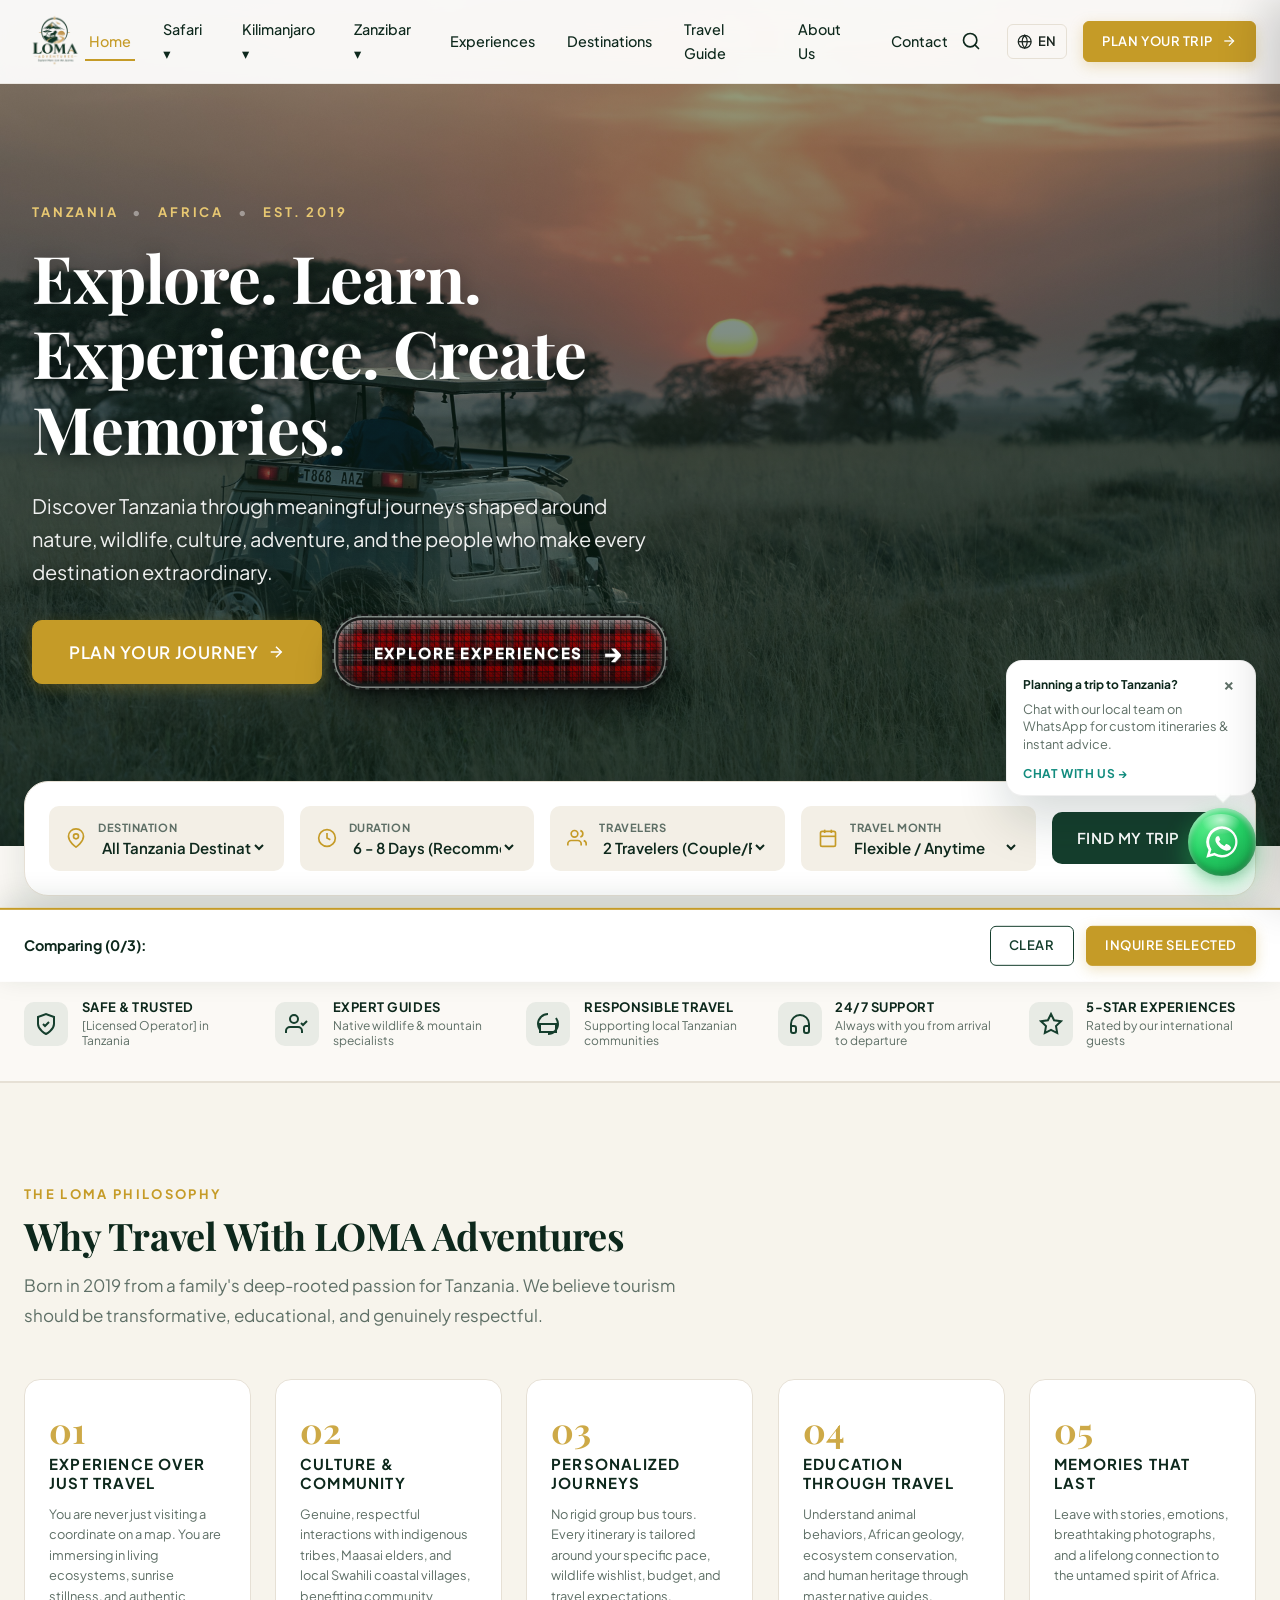
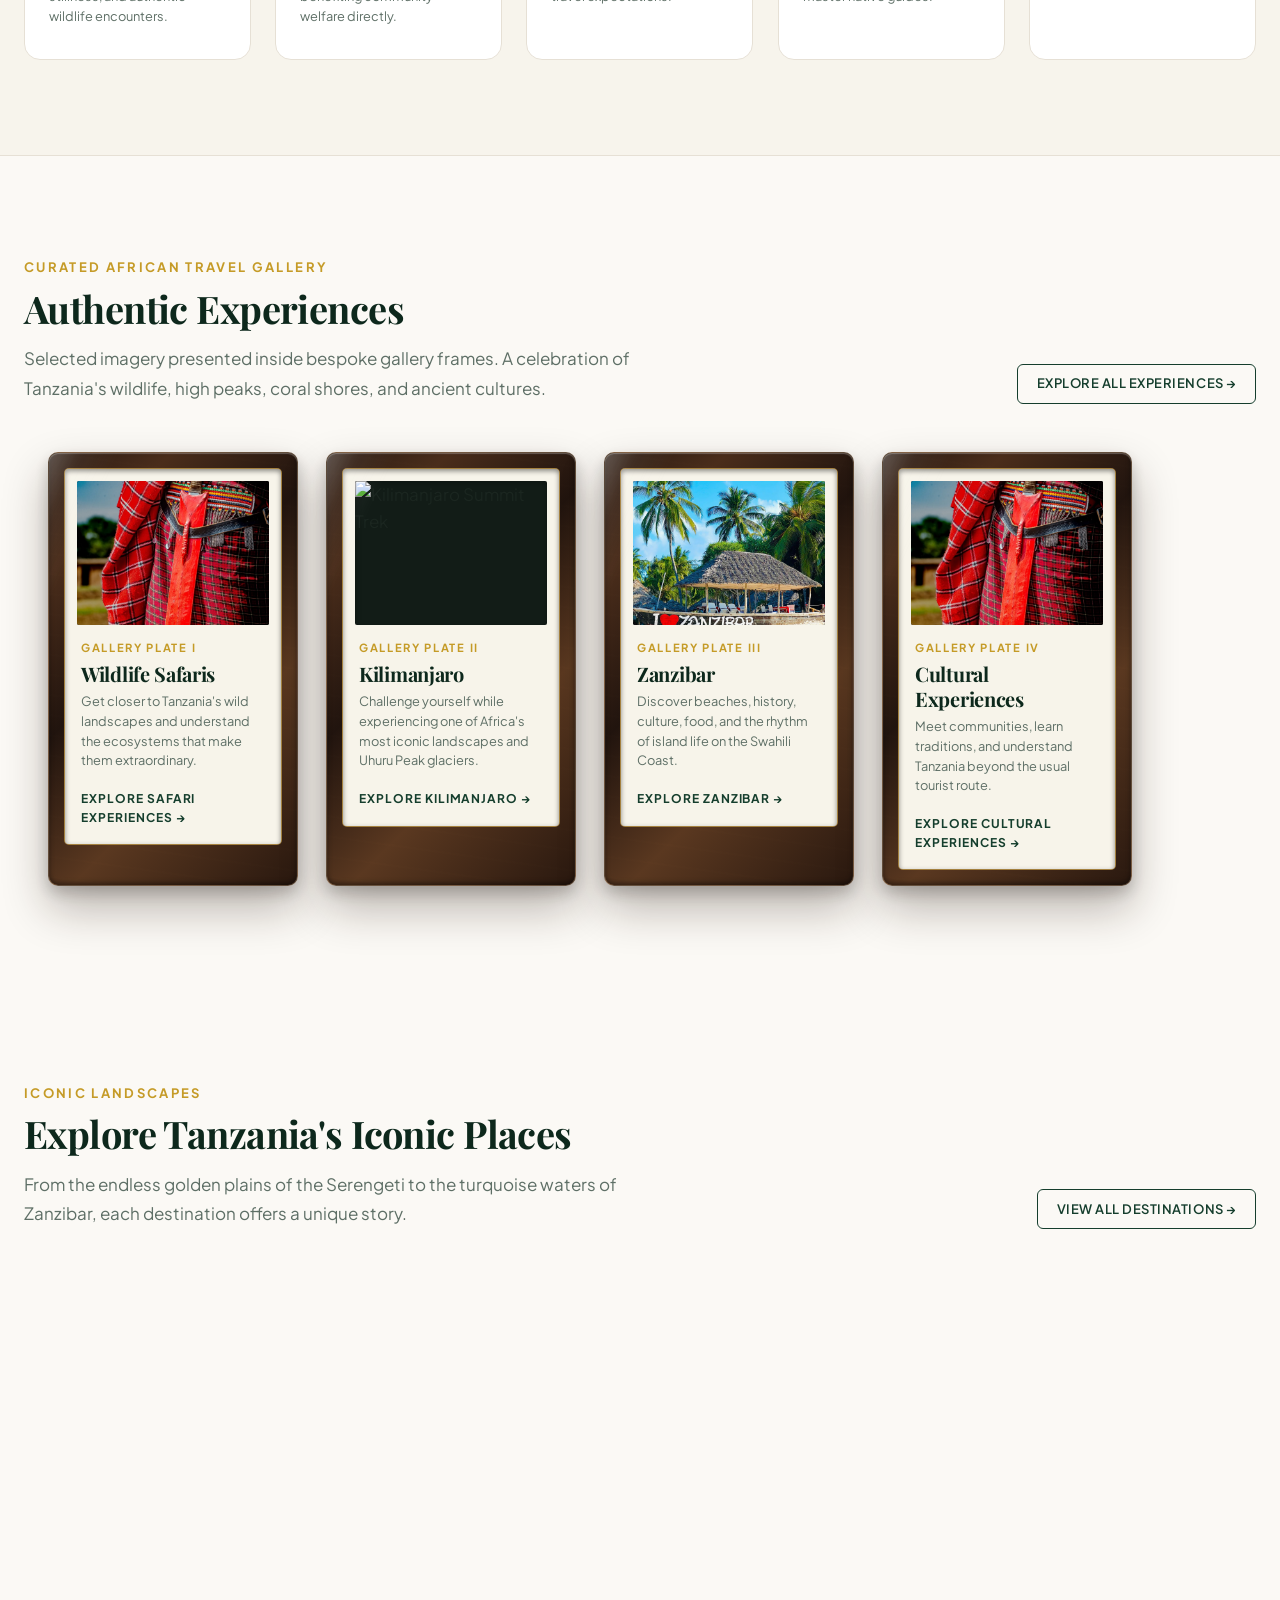
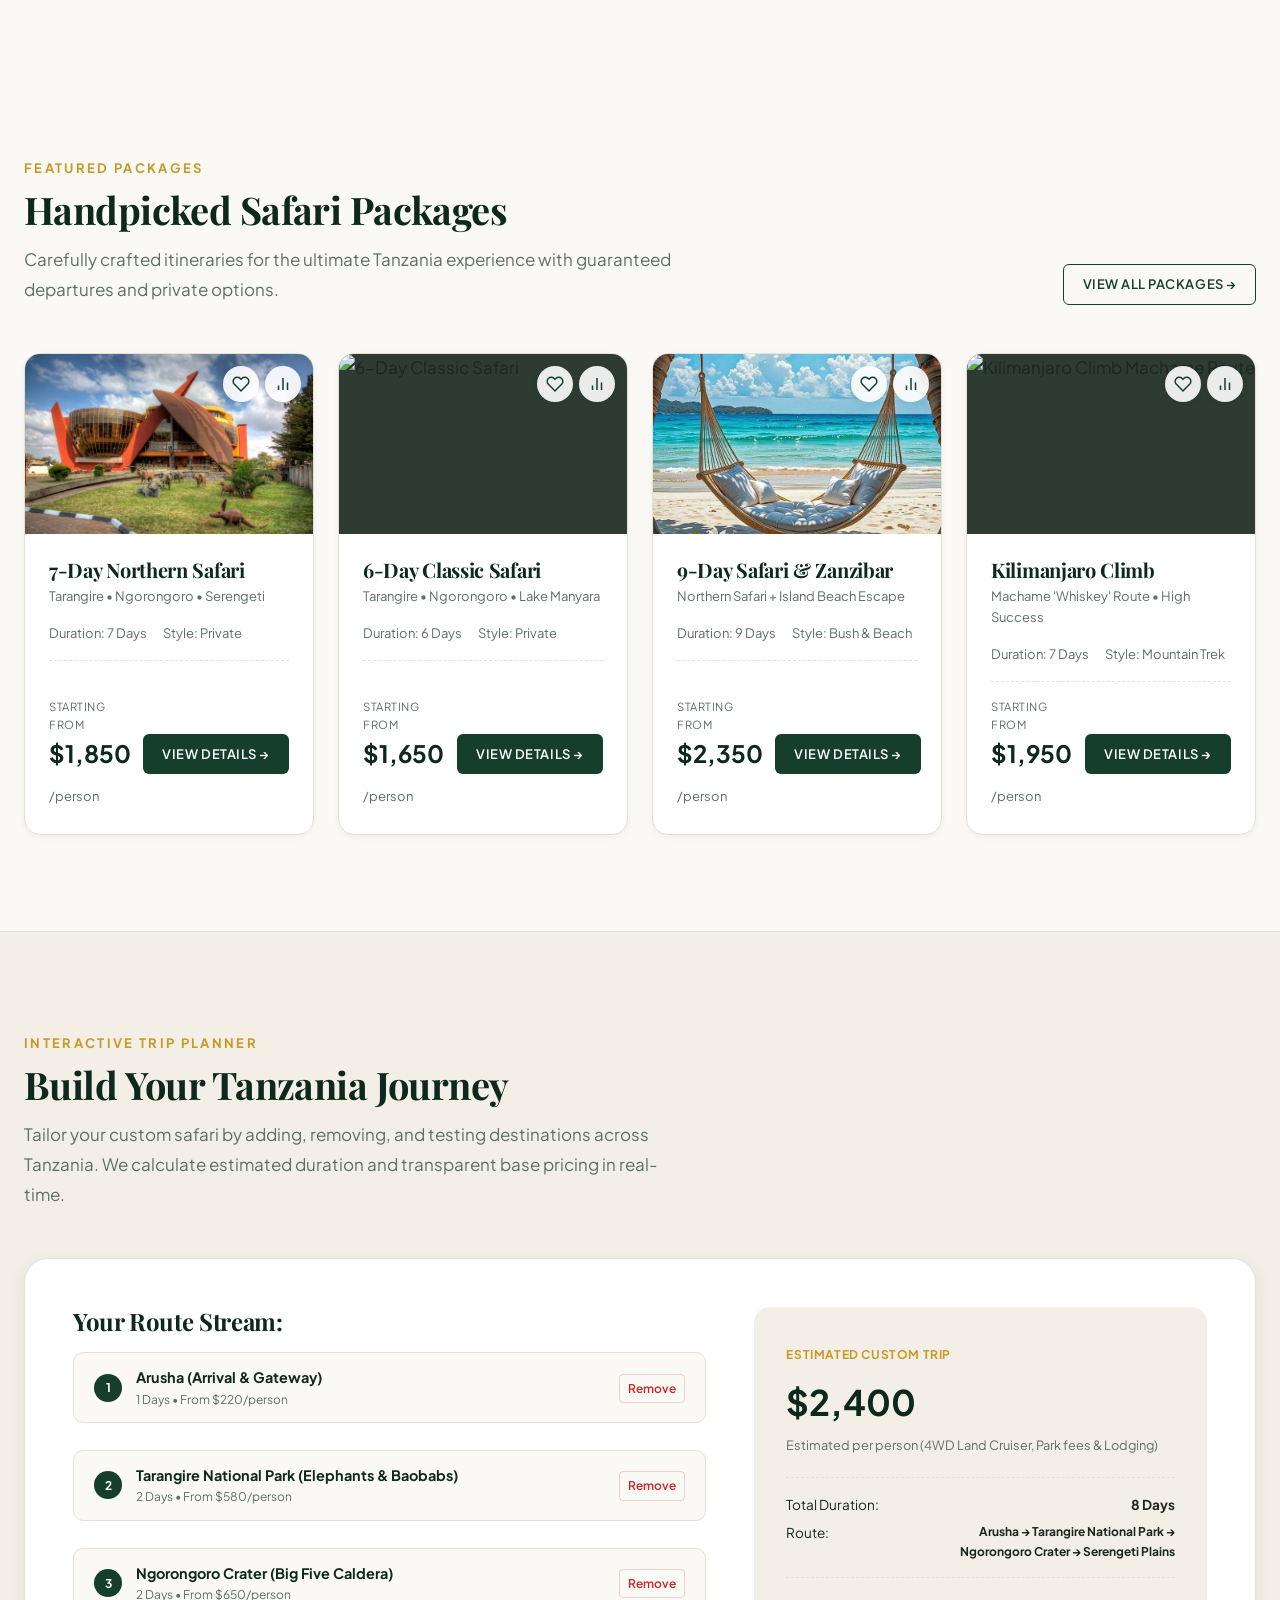
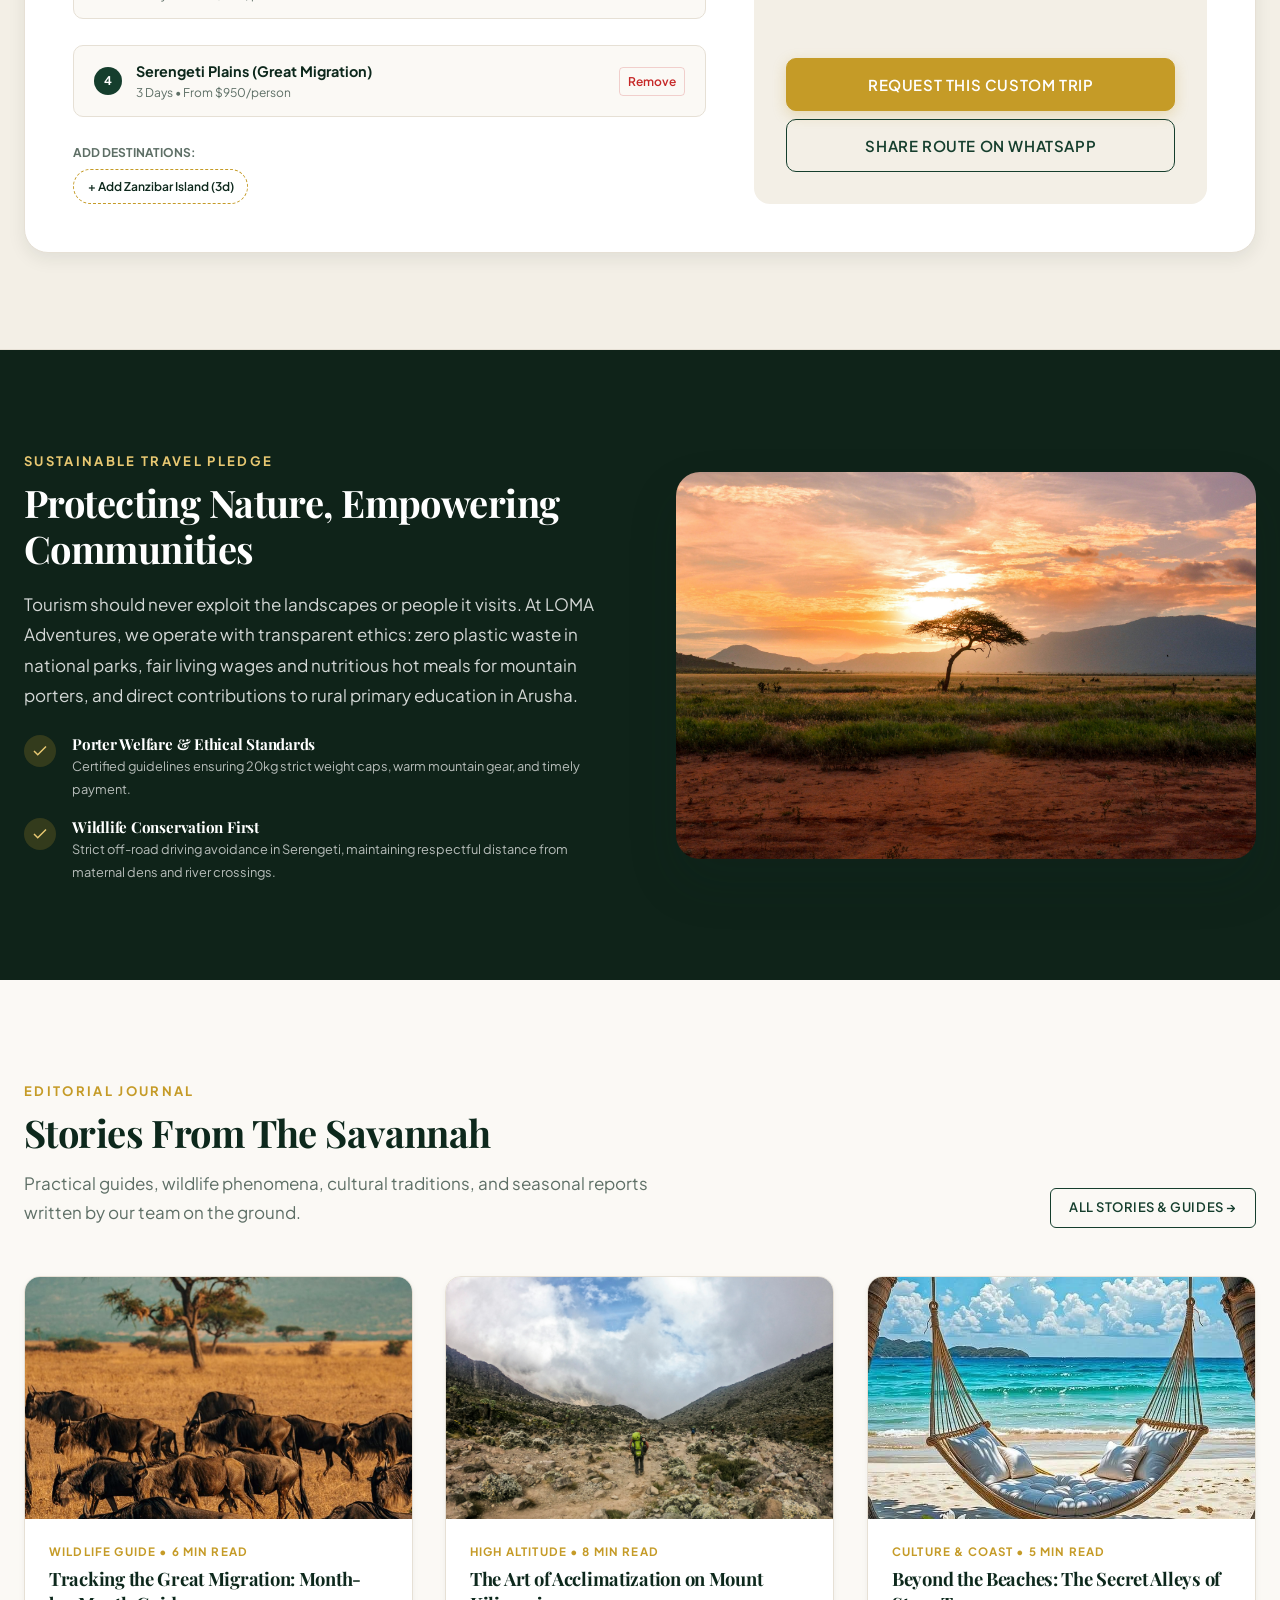
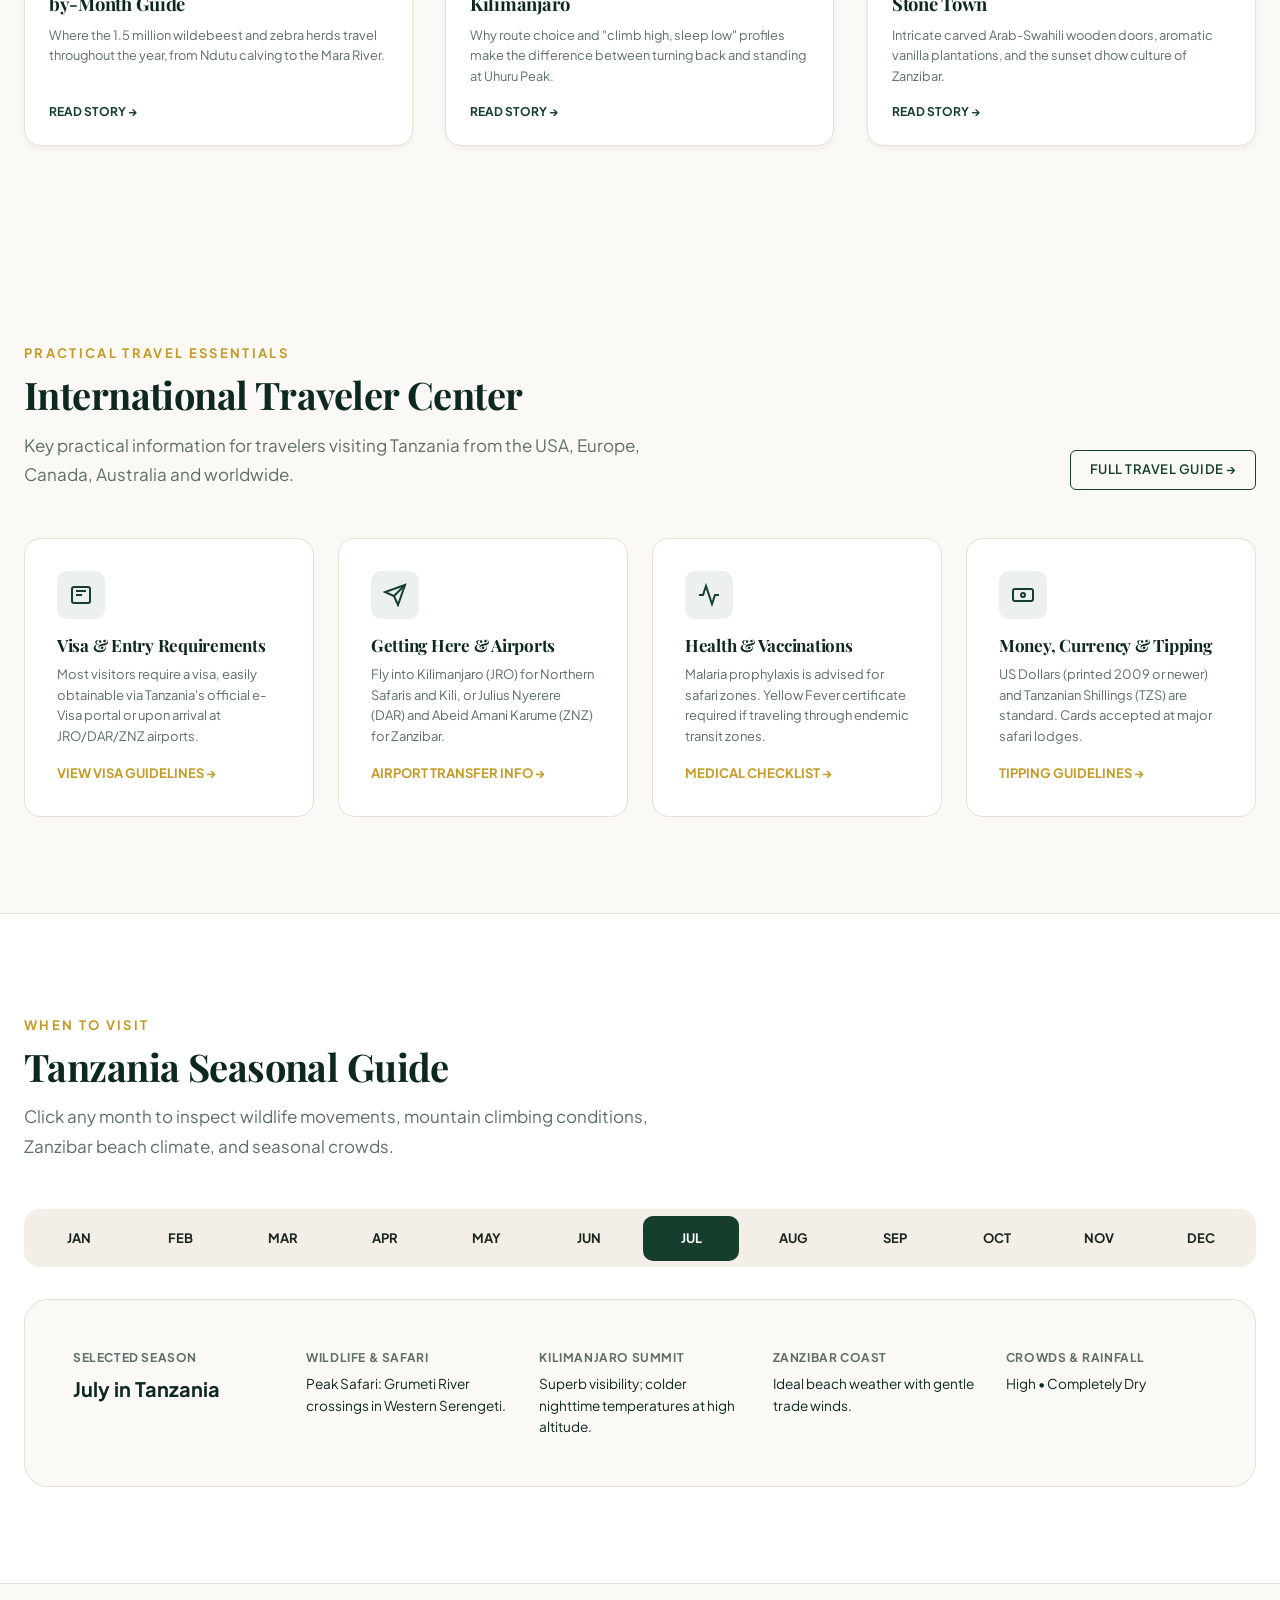
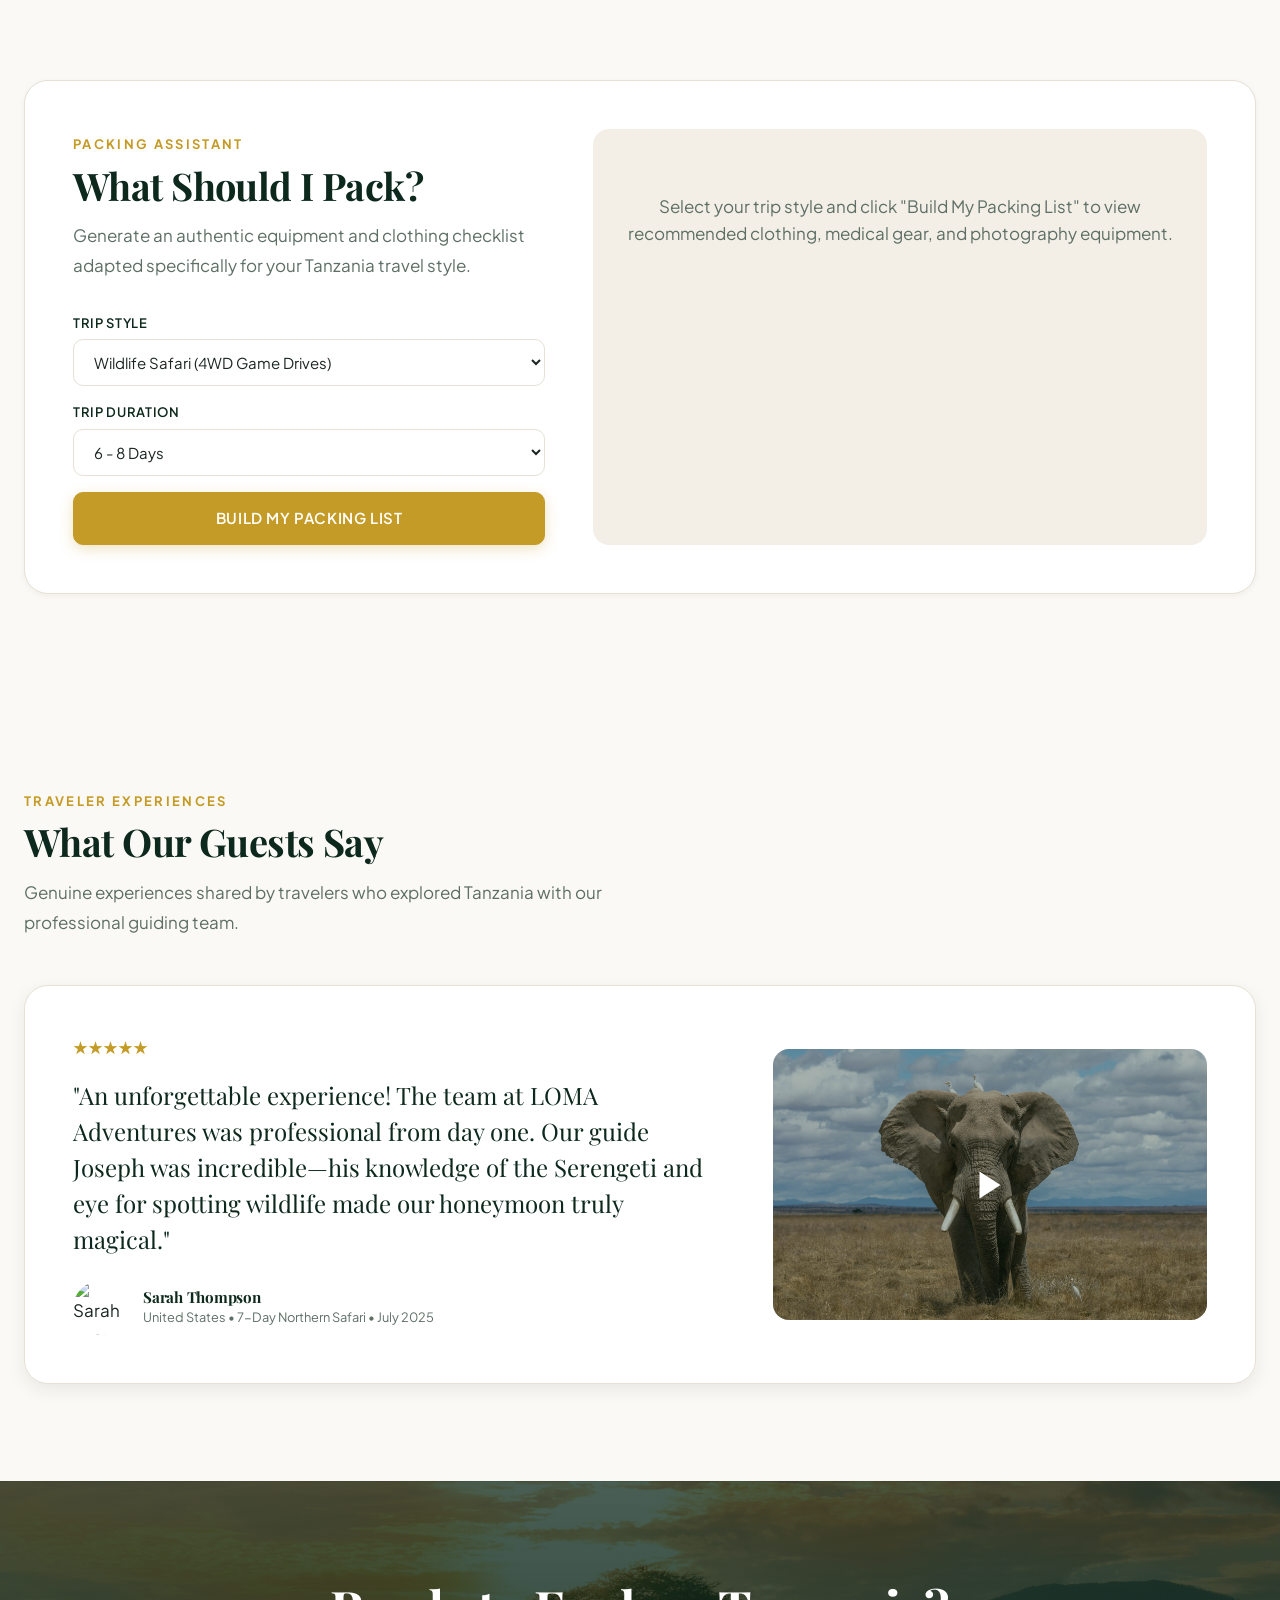
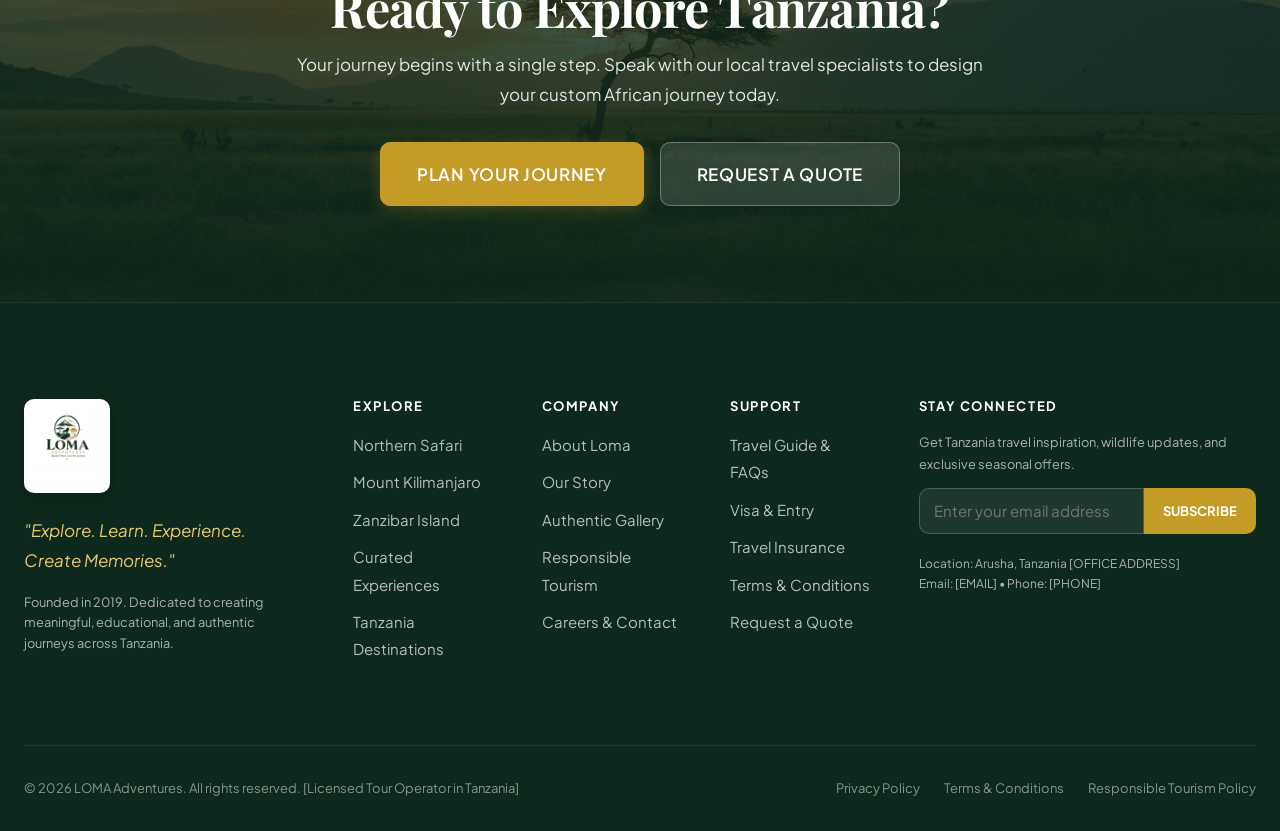
==== index.html @ 471b2094 "kilimanjaro" ====
<!DOCTYPE html>
<html lang="en">
<head>
  <!--
    ============================================================
    LOMA ADVENTURES — THE CURATED AFRICAN TRAVEL GALLERY
    ============================================================
    "Explore. Learn. Experience. Create Memories."
    Logo Tagline: "Explore More. Live the Journey."

    Mfumo wa tovuti unaojumuisha:
    1. Hero ya kishindo yenye picha ya ndani ya 4K na kaulimbiu kuu
    2. "Why LOMA" — Nguzo 5 za utofautisho (Experience, Culture, Personalization, Education, Memories)
    3. Authentic Experiences — Mfumo halisi wa picha zilizomo kwenye viunzi vya mbao (Wooden Frame Artwork)
    4. Destinations Discovery na Handpicked Tour Packages
    5. Interactive Trip Planner & Custom Trip Builder Simulator
    6. Responsible Tourism & Sustainable Conservation Pledge
    7. Editorial Travel Stories & Journal
    8. International Travel Center, 12-Month Matrix, na Packing Assistant
    9. Footer yenye Nembo ya Mandhari Nyeupe (logo-white-bg.jpg)
    10. Kitufe cha 3D cha WhatsApp chenye ujumbe wa muktadha
  -->
  <meta charset="UTF-8">
  <meta name="viewport" content="width=device-width, initial-scale=1.0">
  <title>LOMA Adventures | Explore. Learn. Experience. Create Memories.</title>
  <meta name="description" content="Discover authentic Tanzania with LOMA Adventures. Curated African safaris in Serengeti, Mount Kilimanjaro climbs, Zanzibar beach retreats, and meaningful cultural journeys.">

  <!-- Google Fonts -->
  <link rel="preconnect" href="https://fonts.googleapis.com">
  <link rel="preconnect" href="https://fonts.gstatic.com" crossorigin>
  <link href="https://fonts.googleapis.com/css2?family=Playfair+Display:ital,wght@0,500;0,600;0,700;1,400&family=Plus+Jakarta+Sans:wght@400;500;600;700&display=swap" rel="stylesheet">

  <!-- CSS Stylesheets -->
  <link rel="stylesheet" href="css/variables.css">
  <link rel="stylesheet" href="css/reset.css">
  <link rel="stylesheet" href="css/base.css">
  <link rel="stylesheet" href="css/components.css">
  <link rel="stylesheet" href="css/sections.css">
  <link rel="stylesheet" href="css/responsive.css">
  <link rel="stylesheet" href="css/animations.css">

  <style>


    *,
    *::before,
    *::after {
      box-sizing: border-box;
    }

    html{
      width: 100%;
      max-width: 100%;
      overflow-x: hidden;
    }
    body{
      width: 100%;
      max-width: 100%;
      margin: 0;
      padding: 0;
      overflow-x: hidden;
    }

    img,
    video{
      max-width: 100%;
      height: auto;
    }

    button,
    input,
    select,
    textarea{
      max-width: 100%;
    }


    
    .mobile-nav-drawer {
      position: fixed;
      top: 0;
      right: 0;
      width: 100%;
      max-width: 360px;
      height: 100vh;
      background: var(--color-surface);
      z-index: var(--z-drawer);
      box-shadow: -10px 0 30px rgba(13, 40, 28, 0.2);
      transform: translateX(100%);
      /*transition: transform var(--transition-normal);  */
      transition: 
               transform 0.4s cubic-bezier(
                0.22,
                1,
                0.36,
                1
               );
      display: flex;
      flex-direction: column;
      overflow-y: auto;
      overflow-x: hidden;
      box-shadow: -15px 0 45px rgba(0, 0, 0, 0.18);
    }
    .mobile-nav-drawer.active {
      transform: translateX(0);
    }
    .mobile-drawer-header {
      padding: var(--space-md) var(--space-lg);
      display: flex;
      align-items: center;
      justify-content: space-between;
      border-bottom: 1px solid var(--color-border);
    }
    .mobile-drawer-body {
      padding: var(--space-lg);
      display: flex;
      flex-direction: column;
      gap: 1.25rem;
    }
    .mobile-link {
      font-size: 1.1rem;
      font-weight: 600;
      color: var(--color-primary-dark);
      display: flex;
      justify-content: space-between;
      align-items: center;
    }
    .mobile-sub-menu {
      display: none;
      padding-left: 1rem;
      margin-top: 0.5rem;
      border-left: 2px solid var(--color-accent);
      flex-direction: column;
      gap: 0.5rem;
    }
    .mobile-nav-expandable.expanded .mobile-sub-menu {
      display: flex;
    }
    .mobile-sub-link {
      font-size: 0.9rem;
      color: var(--color-text-muted);
    }
    .mobile-sub-link:hover {
      color: var(--color-accent);
    }

    /* Muundo wa Footer yenye Nembo ya White Background */
    .footer-white-card-logo {
      background: #ffffff;
      border-radius: var(--radius-md);
      padding: 10px 14px;
      display: inline-block;
      box-shadow: 0 4px 15px rgba(0, 0, 0, 0.2);
      margin-bottom: var(--space-md);
    }
    .footer-white-card-logo img {
      height: 58px;
      width: auto;
      display: block;
    }


  .drawer-overlay{
    position: fixed;
    inset: 0;
    background: rgba(10, 25, 18, 0.35);
    backdrop-filter: blur(7px);
    -webkit-backdrop-filter: blur(7px);
    opacity: 0;
    visibility: hidden;
    pointer-events: none;
    transition: 
             opacity 0.3s ease,
             visibility 0.3s ease;

    z-index: calc(var(--z-drawer)-1);         
  }  

  .drawer-overlay.active{
    opacity: 1;
    visibility: visible;
    pointer-events: auto;
  }


  
  </style>
</head>
<body>

  <!-- Ufikiaji (Accessibility Skip Link) -->
  <a href="#mainContent" class="skip-to-content">Skip to main content</a>

  <!-- ============================================================
       1. HEADER & TOP NAVIGATION
       ============================================================ -->
  <header class="site-header" role="banner">
    <div class="container header-container">
      <a href="index.html" class="brand-logo" aria-label="LOMA Adventures Homepage">
        <img src="assets/images/logo.png" alt="LOMA Adventures - Explore More. Live the Journey." width="180" height="62">
      </a>

      <!-- Menyu ya Desktop -->
      <nav class="desktop-nav" aria-label="Main Navigation">
        <a href="index.html" class="nav-link active">Home</a>

        <div class="nav-item-dropdown">
          <a href="pages/safari.html" class="nav-link">Safari ▾</a>
          <div class="dropdown-menu">
            <a href="pages/safari.html#northern" class="dropdown-item">Northern Safari Circuit</a>
            <a href="pages/safari.html#luxury" class="dropdown-item">Luxury Tented Safaris</a>
            <a href="pages/safari.html#family" class="dropdown-item">Family Safari Adventures</a>
            <a href="tours/7-day-northern-safari.html" class="dropdown-item">7-Day Signature Safari</a>
          </div>
        </div>

        <div class="nav-item-dropdown">
          <a href="pages/kilimanjaro.html" class="nav-link">Kilimanjaro ▾</a>
          <div class="dropdown-menu">
            <a href="pages/kilimanjaro.html#machame" class="dropdown-item">Machame Route (7 Days)</a>
            <a href="pages/kilimanjaro.html#lemosho" class="dropdown-item">Lemosho Route (8 Days)</a>
            <a href="pages/kilimanjaro.html#marangu" class="dropdown-item">Marangu Route (6 Days)</a>
            <a href="pages/kilimanjaro.html#safety" class="dropdown-item">Summit Safety & Acclimatization</a>
          </div>
        </div>

        <div class="nav-item-dropdown">
          <a href="pages/zanzibar.html" class="nav-link">Zanzibar ▾</a>
          <div class="dropdown-menu">
            <a href="pages/zanzibar.html#beaches" class="dropdown-item">Tropical Coast & Beaches</a>
            <a href="pages/zanzibar.html#stonetown" class="dropdown-item">Stone Town Heritage</a>
            <a href="pages/zanzibar.html#activities" class="dropdown-item">Spice Tours & Ocean Safari</a>
          </div>
        </div>

        <a href="pages/experiences.html" class="nav-link">Experiences</a>
        <a href="pages/destinations.html" class="nav-link">Destinations</a>
        <a href="pages/travel-guide.html" class="nav-link">Travel Guide</a>
        <a href="pages/about.html" class="nav-link">About Us</a>
        <a href="pages/contact.html" class="nav-link">Contact</a>
      </nav>

      <!-- Vitendo vya Header -->
      <div class="header-actions">
        <button type="button" class="search-trigger-btn" aria-label="Open search dialog">
          <svg width="20" height="20" viewBox="0 0 24 24" fill="none" stroke="currentColor" stroke-width="2" stroke-linecap="round" stroke-linejoin="round">
            <circle cx="11" cy="11" r="8"></circle>
            <line x1="21" y1="21" x2="16.65" y2="16.65"></line>
          </svg>
        </button>

        <div class="lang-selector" title="Language selection">
          <svg width="16" height="16" viewBox="0 0 24 24" fill="none" stroke="currentColor" stroke-width="2">
            <circle cx="12" cy="12" r="10"></circle>
            <line x1="2" y1="12" x2="22" y2="12"></line>
            <path d="M12 2a15.3 15.3 0 0 1 4 10 15.3 15.3 0 0 1-4 10 15.3 15.3 0 0 1-4-10 15.3 15.3 0 0 1 4-10z"></path>
          </svg>
          <span>EN</span>
        </div>

        <a href="#planner" class="btn btn-primary btn-sm">
          Plan Your Trip
          <svg viewBox="0 0 24 24" fill="none" stroke="currentColor" stroke-width="2">
            <line x1="5" y1="12" x2="19" y2="12"></line>
            <polyline points="12 5 19 12 12 19"></polyline>
          </svg>
        </a>

        <button type="button" class="mobile-nav-toggle" id="mobileNavToggle" aria-label="Toggle mobile navigation menu" aria-expanded="false">
          <span></span>
          <span></span>
          <span></span>
        </button>
      </div>
    </div>
  </header>

  <!-- Droo ya Simu -->

   <div class="drawer-overlay" id="drawerOverlay"></div>

  <aside class="mobile-nav-drawer" id="mobileNavDrawer" aria-hidden="true">
    <div class="mobile-drawer-header">
      <img src="assets/images/logo.png" alt="LOMA Adventures" height="46">
      <button type="button" id="closeMobileDrawer" style="font-size: 1.5rem; color: var(--color-primary-dark);">&times;</button>
    </div>
    <div class="mobile-drawer-body">
      <a href="index.html" class="mobile-link">Home</a>

      <div class="mobile-nav-expandable">
        <a href="#" class="mobile-link mobile-link-head">Safari <span>+</span></a>
        <div class="mobile-sub-menu">
          <a href="pages/safari.html#northern" class="mobile-sub-link">Northern Safari Circuit</a>
          <a href="pages/safari.html#luxury" class="mobile-sub-link">Luxury Tented Safari</a>
          <a href="pages/safari.html#family" class="mobile-sub-link">Family Safari</a>
          <a href="tours/7-day-northern-safari.html" class="mobile-sub-link">7-Day Signature Safari</a>
        </div>
      </div>

      <div class="mobile-nav-expandable">
        <a href="#" class="mobile-link mobile-link-head">Kilimanjaro <span>+</span></a>
        <div class="mobile-sub-menu">
          <a href="pages/kilimanjaro.html#machame" class="mobile-sub-link">Machame Route</a>
          <a href="pages/kilimanjaro.html#lemosho" class="mobile-sub-link">Lemosho Route</a>
          <a href="pages/kilimanjaro.html#marangu" class="mobile-sub-link">Marangu Route</a>
        </div>
      </div>

      <div class="mobile-nav-expandable">
        <a href="#" class="mobile-link mobile-link-head">Zanzibar <span>+</span></a>
        <div class="mobile-sub-menu">
          <a href="pages/zanzibar.html#beaches" class="mobile-sub-link">Beaches & Resorts</a>
          <a href="pages/zanzibar.html#stonetown" class="mobile-sub-link">Stone Town</a>
          <a href="pages/zanzibar.html#activities" class="mobile-sub-link">Ocean Excursions</a>
        </div>
      </div>

      <a href="pages/experiences.html" class="mobile-link">Experiences</a>
      <a href="pages/destinations.html" class="mobile-link">Destinations</a>
      <a href="pages/travel-guide.html" class="mobile-link">Travel Guide</a>
      <a href="pages/about.html" class="mobile-link">About Us</a>
      <a href="pages/contact.html" class="mobile-link">Contact</a>

      <div style="margin-top: 1.5rem; display: flex; flex-direction: column; gap: 0.75rem;">
        <a href="pages/contact.html" class="btn btn-primary" style="width: 100%;">Plan Your Custom Trip</a>
        <button type="button" onclick="openWhatsAppChat()" class="btn btn-dark" style="width: 100%; display: flex; align-items: center; justify-content: center; gap: 0.5rem;">
          Chat on WhatsApp
        </button>
      </div>
    </div>
  </aside>

  <!-- ============================================================
       MAUDHUI MAKUU (MAIN CONTENT)
       ============================================================ -->
  <main id="mainContent">

    <!-- ============================================================
         2. CINEMATIC HERO (LOCAL 4K ASSET)
         ============================================================ -->
    <section class="hero-section" aria-label="Hero Showcase">
      <div class="container">
        <div class="hero-content reveal-fade">
          <div class="hero-pill-category">
            <span>Tanzania</span>
            <span>Africa</span>
            <span>Est. 2019</span>
          </div>

          <h1 class="hero-title">
            <span>Explore. Learn.</span>
            Experience. Create Memories.
          </h1>

          <p class="hero-subtitle">
            Discover Tanzania through meaningful journeys shaped around nature, wildlife, culture, adventure, and the people who make every destination extraordinary.
          </p>

          <div class="hero-actions">
            <a href="#planner" class="btn btn-primary btn-lg">
              Plan Your Journey
              <svg viewBox="0 0 24 24" fill="none" stroke="currentColor" stroke-width="2">
                <line x1="5" y1="12" x2="19" y2="12"></line>
                <polyline points="12 5 19 12 12 19"></polyline>
              </svg>
            </a>
           <!-- <a href="#authentic-experiences" class="btn btn-secondary btn-lg">
              Explore Experiences &rarr;
            </a>  -->

            <a href="#authentic-experiences" class="explore-experiences-btn">
              <span>EXPLORE EXPERIENCES</span>
              <span class="arrow">&rarr;</span>
            </a> 
          </div>
        </div>
      </div>
    </section>

    <!-- ============================================================
         3. TRIP PLANNER
         ============================================================ -->
    <section class="planner-wrapper" id="planner" aria-label="Trip Planner">
      <div class="container">
        <div class="planner-card">
          <div class="planner-heading-mobile">Plan Your Trip</div>
          <form id="tripPlannerForm" class="planner-form-grid">
            <div class="planner-field">
              <div class="planner-field-icon">
                <svg width="20" height="20" viewBox="0 0 24 24" fill="none" stroke="currentColor" stroke-width="2">
                  <path d="M21 10c0 7-9 13-9 13s-9-6-9-13a9 9 0 0 1 18 0z"></path>
                  <circle cx="12" cy="10" r="3"></circle>
                </svg>
              </div>
              <div class="planner-field-content">
                <label for="plannerDest" class="planner-field-label">Destination</label>
                <select id="plannerDest" class="planner-field-select">
                  <option value="all">All Tanzania Destinations</option>
                  <option value="serengeti">Serengeti & Northern Parks</option>
                  <option value="kilimanjaro">Mount Kilimanjaro Trek</option>
                  <option value="zanzibar">Zanzibar Island Retreat</option>
                  <option value="combined">Bush & Beach (Safari + Zanzibar)</option>
                </select>
              </div>
            </div>

            <div class="planner-field">
              <div class="planner-field-icon">
                <svg width="20" height="20" viewBox="0 0 24 24" fill="none" stroke="currentColor" stroke-width="2">
                  <circle cx="12" cy="12" r="10"></circle>
                  <polyline points="12 6 12 12 16 14"></polyline>
                </svg>
              </div>
              <div class="planner-field-content">
                <label for="plannerDuration" class="planner-field-label">Duration</label>
                <select id="plannerDuration" class="planner-field-select">
                  <option value="any">Select duration</option>
                  <option value="3-5">3 - 5 Days</option>
                  <option value="6-8" selected>6 - 8 Days (Recommended)</option>
                  <option value="9-12">9 - 12 Days</option>
                  <option value="14+">14+ Days Comprehensive</option>
                </select>
              </div>
            </div>

            <div class="planner-field">
              <div class="planner-field-icon">
                <svg width="20" height="20" viewBox="0 0 24 24" fill="none" stroke="currentColor" stroke-width="2">
                  <path d="M17 21v-2a4 4 0 0 0-4-4H5a4 4 0 0 0-4 4v2"></path>
                  <circle cx="9" cy="7" r="4"></circle>
                  <path d="M23 21v-2a4 4 0 0 0-3-3.87"></path>
                  <path d="M16 3.13a4 4 0 0 1 0 7.75"></path>
                </svg>
              </div>
              <div class="planner-field-content">
                <label for="plannerTravelers" class="planner-field-label">Travelers</label>
                <select id="plannerTravelers" class="planner-field-select">
                  <option value="1">1 Solo Traveler</option>
                  <option value="2" selected>2 Travelers (Couple/Friends)</option>
                  <option value="3-4">3 - 4 Family / Group</option>
                  <option value="5+">5+ Private Group</option>
                </select>
              </div>
            </div>

            <div class="planner-field">
              <div class="planner-field-icon">
                <svg width="20" height="20" viewBox="0 0 24 24" fill="none" stroke="currentColor" stroke-width="2">
                  <rect x="3" y="4" width="18" height="18" rx="2" ry="2"></rect>
                  <line x1="16" y1="2" x2="16" y2="6"></line>
                  <line x1="8" y1="2" x2="8" y2="6"></line>
                  <line x1="3" y1="10" x2="21" y2="10"></line>
                </svg>
              </div>
              <div class="planner-field-content">
                <label for="plannerDate" class="planner-field-label">Travel Month</label>
                <select id="plannerDate" class="planner-field-select">
                  <option value="">Flexible / Anytime</option>
                  <option value="jun-oct">Jun - Oct (Dry Season & Migration)</option>
                  <option value="dec-feb">Dec - Feb (Calving & Warmth)</option>
                  <option value="nov">November (Short Rains)</option>
                  <option value="mar-may">Mar - May (Emerald Season)</option>
                </select>
              </div>
            </div>

            <button type="submit" class="btn btn-dark" style="height: 52px; padding: 0 1.5rem;">
              Find My Trip
              <svg viewBox="0 0 24 24" fill="none" stroke="currentColor" stroke-width="2">
                <line x1="5" y1="12" x2="19" y2="12"></line>
                <polyline points="12 5 19 12 12 19"></polyline>
              </svg>
            </button>
          </form>
        </div>
      </div>
    </section>

    <!-- ============================================================
         4. TRUST SECTION
         ============================================================ -->
    <section class="trust-section" aria-label="Trust & Credentials">
      <div class="container">
        <div class="trust-grid">
          <div class="trust-item">
            <div class="trust-icon">
              <svg width="24" height="24" viewBox="0 0 24 24" fill="none" stroke="currentColor" stroke-width="2">
                <path d="M12 22s8-4 8-10V5l-8-3-8 3v7c0 6 8 10 8 10z"></path>
                <polyline points="9 12 11 14 15 10"></polyline>
              </svg>
            </div>
            <div class="trust-text">
              <h4>Safe & Trusted</h4>
              <p>[Licensed Operator] in Tanzania</p>
            </div>
          </div>

          <div class="trust-item">
            <div class="trust-icon">
              <svg width="24" height="24" viewBox="0 0 24 24" fill="none" stroke="currentColor" stroke-width="2">
                <path d="M17 21v-2a4 4 0 0 0-4-4H5a4 4 0 0 0-4 4v2"></path>
                <circle cx="9" cy="7" r="4"></circle>
                <polyline points="16 11 18 13 22 9"></polyline>
              </svg>
            </div>
            <div class="trust-text">
              <h4>Expert Guides</h4>
              <p>Native wildlife & mountain specialists</p>
            </div>
          </div>

          <div class="trust-item">
            <div class="trust-icon">
              <svg width="24" height="24" viewBox="0 0 24 24" fill="none" stroke="currentColor" stroke-width="2">
                <path d="M2 12h20"></path>
                <path d="M20 12v8H4v-8"></path>
                <path d="M12 2C6.5 2 2 6.5 2 12c0 2.5 1 4.5 2 6"></path>
                <path d="M12 22c5.5 0 10-4.5 10-10 0-2.5-1-4.5-2-6"></path>
              </svg>
            </div>
            <div class="trust-text">
              <h4>Responsible Travel</h4>
              <p>Supporting local Tanzanian communities</p>
            </div>
          </div>

          <div class="trust-item">
            <div class="trust-icon">
              <svg width="24" height="24" viewBox="0 0 24 24" fill="none" stroke="currentColor" stroke-width="2">
                <path d="M3 18v-6a9 9 0 0 1 18 0v6"></path>
                <path d="M21 19a2 2 0 0 1-2 2h-1a2 2 0 0 1-2-2v-3a2 2 0 0 1 2-2h3zM3 19a2 2 0 0 0 2 2h1a2 2 0 0 0 2-2v-3a2 2 0 0 0-2-2H3z"></path>
              </svg>
            </div>
            <div class="trust-text">
              <h4>24/7 Support</h4>
              <p>Always with you from arrival to departure</p>
            </div>
          </div>

          <div class="trust-item">
            <div class="trust-icon">
              <svg width="24" height="24" viewBox="0 0 24 24" fill="none" stroke="currentColor" stroke-width="2">
                <polygon points="12 2 15.09 8.26 22 9.27 17 14.14 18.18 21.02 12 17.77 5.82 21.02 7 14.14 2 9.27 8.91 8.26 12 2"></polygon>
              </svg>
            </div>
            <div class="trust-text">
              <h4>5-Star Experiences</h4>
              <p>Rated by our international guests</p>
            </div>
          </div>
        </div>
      </div>
    </section>

    <!-- ============================================================
         5. WHY LOMA (THE 5 CORE PILLARS OF DIFFERENTIATION)
         ============================================================ -->
    <section class="why-loma-section" aria-label="Why Choose LOMA Adventures">
      <div class="container">
        <div class="section-header-flex">
          <div>
            <span class="section-eyebrow">The LOMA Philosophy</span>
            <h2 class="section-title">Why Travel With LOMA Adventures</h2>
            <p class="section-desc">Born in 2019 from a family's deep-rooted passion for Tanzania. We believe tourism should be transformative, educational, and genuinely respectful.</p>
          </div>
        </div>

        <div class="why-loma-grid">
          <!-- Pillar 1 -->
          <div class="why-loma-pillar reveal-fade">
            <div class="pillar-number">01</div>
            <h3 class="pillar-title">Experience Over Just Travel</h3>
            <p class="pillar-desc">You are never just visiting a coordinate on a map. You are immersing in living ecosystems, sunrise stillness, and authentic wildlife encounters.</p>
          </div>

          <!-- Pillar 2 -->
          <div class="why-loma-pillar reveal-fade delay-1">
            <div class="pillar-number">02</div>
            <h3 class="pillar-title">Culture & Community</h3>
            <p class="pillar-desc">Genuine, respectful interactions with indigenous tribes, Maasai elders, and local Swahili coastal villages, benefiting community welfare directly.</p>
          </div>

          <!-- Pillar 3 -->
          <div class="why-loma-pillar reveal-fade delay-2">
            <div class="pillar-number">03</div>
            <h3 class="pillar-title">Personalized Journeys</h3>
            <p class="pillar-desc">No rigid group bus tours. Every itinerary is tailored around your specific pace, wildlife wishlist, budget, and travel expectations.</p>
          </div>

          <!-- Pillar 4 -->
          <div class="why-loma-pillar reveal-fade delay-3">
            <div class="pillar-number">04</div>
            <h3 class="pillar-title">Education Through Travel</h3>
            <p class="pillar-desc">Understand animal behaviors, African geology, ecosystem conservation, and human heritage through master native guides.</p>
          </div>

          <!-- Pillar 5 -->
          <div class="why-loma-pillar reveal-fade delay-4">
            <div class="pillar-number">05</div>
            <h3 class="pillar-title">Memories That Last</h3>
            <p class="pillar-desc">Leave with stories, emotions, breathtaking photographs, and a lifelong connection to the untamed spirit of Africa.</p>
          </div>
        </div>
      </div>
    </section>

    <!-- ============================================================
         6. AUTHENTIC EXPERIENCES (WOODEN FRAME ARTWORK GALLERY)
         ============================================================ -->
    <section class="journal-section" id="authentic-experiences" aria-label="Curated Artwork Gallery">
      
      <div class="container">
        <div class="section-header-flex">
          <div>
            <span class="section-eyebrow">Curated African Travel Gallery</span>
            <h2 class="section-title">Authentic Experiences</h2>
            <p class="section-desc">Selected imagery presented inside bespoke gallery frames. A celebration of Tanzania's wildlife, high peaks, coral shores, and ancient cultures.</p>
          </div>
          <a href="pages/experiences.html" class="btn btn-outline-dark btn-sm">Explore All Experiences &rarr;</a>
        </div>

        <div style="display: grid; grid-template-columns: repeat(4, 1fr); gap: var(--space-lg);">

        <div class="gallery-track">
          <!-- Artwork 1: Wildlife Safaris -->
          <article class="wooden-frame-wrapper reveal-fade">
            <div class="wooden-frame-inner">
              <div class="wooden-frame-artwork">
                <img src="assets/images/maasai.jpg" alt="Wildlife Safaris in Tanzania" loading="lazy">
              </div>
              <div class="wooden-frame-caption">
                <span class="wooden-frame-category">Gallery Plate I</span>
                <h3 class="wooden-frame-title">Wildlife Safaris</h3>
                <p class="wooden-frame-desc">Get closer to Tanzania's wild landscapes and understand the ecosystems that make them extraordinary.</p>
                <a href="pages/safari.html" class="wooden-frame-cta">Explore Safari Experiences &rarr;</a>
              </div>
            </div>
          </article>

          <!-- Artwork 2: Kilimanjaro Climbing -->
          <article class="wooden-frame-wrapper reveal-fade delay-1">
            <div class="wooden-frame-inner">
              <div class="wooden-frame-artwork">
                <img src="../assets/images/kilimanjaro.jpg" alt="Kilimanjaro Summit Trek" loading="lazy">
              </div>
              <div class="wooden-frame-caption">
                <span class="wooden-frame-category">Gallery Plate II</span>
                <h3 class="wooden-frame-title">Kilimanjaro</h3>
                <p class="wooden-frame-desc">Challenge yourself while experiencing one of Africa's most iconic landscapes and Uhuru Peak glaciers.</p>
                <a href="pages/kilimanjaro.html" class="wooden-frame-cta">Explore Kilimanjaro &rarr;</a>
              </div>
            </div>
          </article>

          <!-- Artwork 3: Zanzibar -->
          <article class="wooden-frame-wrapper reveal-fade delay-2">
            <div class="wooden-frame-inner">
              <div class="wooden-frame-artwork">
                <img src="assets/images/zanzibar1.jpg" alt="Zanzibar Turquoise Coast" loading="lazy">
              </div>
              <div class="wooden-frame-caption">
                <span class="wooden-frame-category">Gallery Plate III</span>
                <h3 class="wooden-frame-title">Zanzibar</h3>
                <p class="wooden-frame-desc">Discover beaches, history, culture, food, and the rhythm of island life on the Swahili Coast.</p>
                <a href="pages/zanzibar.html" class="wooden-frame-cta">Explore Zanzibar &rarr;</a>
              </div>
            </div>
          </article>

          <!-- Artwork 4: Cultural Experiences -->
          <article class="wooden-frame-wrapper reveal-fade delay-3">
            <div class="wooden-frame-inner">
              <div class="wooden-frame-artwork">
                <img src="assets/images/maasai.jpg" alt="Cultural Encounters and Heritage" loading="lazy">
              </div>
              <div class="wooden-frame-caption">
                <span class="wooden-frame-category">Gallery Plate IV</span>
                <h3 class="wooden-frame-title">Cultural Experiences</h3>
                <p class="wooden-frame-desc">Meet communities, learn traditions, and understand Tanzania beyond the usual tourist route.</p>
                <a href="pages/experiences.html" class="wooden-frame-cta">Explore Cultural Experiences &rarr;</a>
              </div>
            </div>
          </article>
        </div>  
        </div>
      </div>
    </section>

    <!-- ============================================================
         7. ICONIC DESTINATIONS (LOCAL 4K ASSETS)
         ============================================================ -->
    <section class="destinations-section" aria-label="Destinations">
      <div class="container">
        <div class="section-header-flex">
          <div>
            <span class="section-eyebrow">Iconic Landscapes</span>
            <h2 class="section-title">Explore Tanzania's Iconic Places</h2>
            <p class="section-desc">From the endless golden plains of the Serengeti to the turquoise waters of Zanzibar, each destination offers a unique story.</p>
          </div>
          <a href="pages/destinations.html" class="btn btn-outline-dark btn-sm">View All Destinations &rarr;</a>
        </div>

        <div class="destinations-grid">
          <!-- Serengeti -->
          <a href="pages/destinations.html#serengeti" class="destination-card reveal-fade">
            <img src="assets/images/serengeti-lions.jpg" alt="Serengeti National Park Lions" loading="lazy">
            <div class="destination-card-overlay">
              <h3 class="destination-card-title">Serengeti</h3>
              <p class="destination-card-desc">The Great Migration & Endless Plains</p>
              <span class="destination-card-link">Learn More &rarr;</span>
            </div>
          </a>

          <!-- Ngorongoro Crater -->
          <a href="pages/destinations.html#ngorongoro" class="destination-card reveal-fade delay-1">
            <img src="assets/images/ngorongoro.jpg" alt="Ngorongoro Crater Caldera" loading="lazy">
            <div class="destination-card-overlay">
              <h3 class="destination-card-title">Ngorongoro Crater</h3>
              <p class="destination-card-desc">A Natural Wonder & Big Five Sanctuary</p>
              <span class="destination-card-link">Learn More &rarr;</span>
            </div>
          </a>

          <!-- Kilimanjaro -->
          <a href="pages/kilimanjaro.html" class="destination-card reveal-fade delay-2">
            <img src="assets/images/kilimanjaro.jpg" alt="Mount Kilimanjaro Summit" loading="lazy">
            <div class="destination-card-overlay">
              <h3 class="destination-card-title">Kilimanjaro</h3>
              <p class="destination-card-desc">Reach Your Summit on Africa's Roof</p>
              <span class="destination-card-link">Learn More &rarr;</span>
            </div>
          </a>

          <!-- Zanzibar -->
          <a href="pages/zanzibar.html" class="destination-card reveal-fade delay-3">
            <img src="assets/images/zanzibar1.jpg" alt="Zanzibar Turquoise Beach" loading="lazy">
            <div class="destination-card-overlay">
              <h3 class="destination-card-title">Zanzibar</h3>
              <p class="destination-card-desc">Turquoise Coast, Spices & Culture</p>
              <span class="destination-card-link">Learn More &rarr;</span>
            </div>
          </a>

          <!-- Tarangire -->
          <a href="pages/destinations.html#tarangire" class="destination-card reveal-fade delay-4">
            <img src="assets/images/tarangire-elephants.jpg" alt="Tarangire Elephants" loading="lazy">
            <div class="destination-card-overlay">
              <h3 class="destination-card-title">Tarangire</h3>
              <p class="destination-card-desc">Land of Giants & Ancient Baobabs</p>
              <span class="destination-card-link">Learn More &rarr;</span>
            </div>
          </a>
        </div>
      </div>
    </section>

    <!-- ============================================================
         8. HANDPICKED TOUR PACKAGES (LOCAL 4K ASSETS)
         ============================================================ -->
    <section class="packages-section" aria-label="Tour Packages">
      <div class="container">
        <div class="section-header-flex">
          <div>
            <span class="section-eyebrow">Featured Packages</span>
            <h2 class="section-title">Handpicked Safari Packages</h2>
            <p class="section-desc">Carefully crafted itineraries for the ultimate Tanzania experience with guaranteed departures and private options.</p>
          </div>
          <a href="pages/safari.html" class="btn btn-outline-dark btn-sm">View All Packages &rarr;</a>
        </div>

        <div class="packages-grid">
          <!-- Kadi 1: 7-Day Northern Safari -->
          <article class="tour-card reveal-fade">
            <div class="tour-card-image">
              <img src="assets/images/Arusha-culture.jpg" alt="7-Day Northern Safari" loading="lazy">
              <div class="tour-card-actions">
                <button type="button" class="btn-card-action btn-action-save" data-tour-id="tour-7-northern" data-tour-title="7-Day Northern Safari" aria-label="Save this trip">
                  <svg width="18" height="18" viewBox="0 0 24 24" fill="none" stroke="currentColor" stroke-width="2">
                    <path d="M20.84 4.61a5.5 5.5 0 0 0-7.78 0L12 5.67l-1.06-1.06a5.5 5.5 0 0 0-7.78 7.78l1.06 1.06L12 21.23l7.78-7.78 1.06-1.06a5.5 5.5 0 0 0 0-7.78z"></path>
                  </svg>
                </button>
                <button type="button" class="btn-card-action btn-action-compare" data-tour-id="tour-7-northern" data-tour-title="7-Day Northern Safari" data-tour-price="$1,850" data-tour-days="7 Days" aria-label="Compare this trip">
                  <svg width="18" height="18" viewBox="0 0 24 24" fill="none" stroke="currentColor" stroke-width="2">
                    <line x1="18" y1="20" x2="18" y2="10"></line>
                    <line x1="12" y1="20" x2="12" y2="4"></line>
                    <line x1="6" y1="20" x2="6" y2="14"></line>
                  </svg>
                </button>
              </div>
            </div>
            <div class="tour-card-body">
              <h3 class="tour-card-title">7-Day Northern Safari</h3>
              <div class="tour-card-route">Tarangire • Ngorongoro • Serengeti</div>
              <div class="tour-card-meta">
                <span class="tour-card-meta-item">Duration: 7 Days</span>
                <span class="tour-card-meta-item">Style: Private</span>
              </div>
              <div class="tour-card-footer">
                <div>
                  <span class="tour-card-price-label">Starting from</span>
                  <div class="tour-card-price-val">$1,850 <span>/person</span></div>
                </div>
                <a href="tours/7-day-northern-safari.html" class="btn btn-dark btn-sm">View Details &rarr;</a>
              </div>
            </div>
          </article>

          <!-- Kadi 2: 6-Day Classic Safari -->
          <article class="tour-card reveal-fade delay-1">
            <div class="tour-card-image">
              <img src="assets/images/serengeti1.jpg" alt="6-Day Classic Safari" loading="lazy">
              <div class="tour-card-actions">
                <button type="button" class="btn-card-action btn-action-save" data-tour-id="tour-6-classic" data-tour-title="6-Day Classic Safari" aria-label="Save this trip">
                  <svg width="18" height="18" viewBox="0 0 24 24" fill="none" stroke="currentColor" stroke-width="2">
                    <path d="M20.84 4.61a5.5 5.5 0 0 0-7.78 0L12 5.67l-1.06-1.06a5.5 5.5 0 0 0-7.78 7.78l1.06 1.06L12 21.23l7.78-7.78 1.06-1.06a5.5 5.5 0 0 0 0-7.78z"></path>
                  </svg>
                </button>
                <button type="button" class="btn-card-action btn-action-compare" data-tour-id="tour-6-classic" data-tour-title="6-Day Classic Safari" data-tour-price="$1,650" data-tour-days="6 Days" aria-label="Compare this trip">
                  <svg width="18" height="18" viewBox="0 0 24 24" fill="none" stroke="currentColor" stroke-width="2">
                    <line x1="18" y1="20" x2="18" y2="10"></line>
                    <line x1="12" y1="20" x2="12" y2="4"></line>
                    <line x1="6" y1="20" x2="6" y2="14"></line>
                  </svg>
                </button>
              </div>
            </div>
            <div class="tour-card-body">
              <h3 class="tour-card-title">6-Day Classic Safari</h3>
              <div class="tour-card-route">Tarangire • Ngorongoro • Lake Manyara</div>
              <div class="tour-card-meta">
                <span class="tour-card-meta-item">Duration: 6 Days</span>
                <span class="tour-card-meta-item">Style: Private</span>
              </div>
              <div class="tour-card-footer">
                <div>
                  <span class="tour-card-price-label">Starting from</span>
                  <div class="tour-card-price-val">$1,650 <span>/person</span></div>
                </div>
                <a href="pages/safari.html" class="btn btn-dark btn-sm">View Details &rarr;</a>
              </div>
            </div>
          </article>

          <!-- Kadi 3: 9-Day Safari & Zanzibar -->
          <article class="tour-card reveal-fade delay-2">
            <div class="tour-card-image">
              <img src="assets/images/zanzibar2.jpg" alt="9-Day Safari and Zanzibar Beach" loading="lazy">
              <div class="tour-card-actions">
                <button type="button" class="btn-card-action btn-action-save" data-tour-id="tour-9-bush-beach" data-tour-title="9-Day Safari & Zanzibar" aria-label="Save this trip">
                  <svg width="18" height="18" viewBox="0 0 24 24" fill="none" stroke="currentColor" stroke-width="2">
                    <path d="M20.84 4.61a5.5 5.5 0 0 0-7.78 0L12 5.67l-1.06-1.06a5.5 5.5 0 0 0-7.78 7.78l1.06 1.06L12 21.23l7.78-7.78 1.06-1.06a5.5 5.5 0 0 0 0-7.78z"></path>
                  </svg>
                </button>
                <button type="button" class="btn-card-action btn-action-compare" data-tour-id="tour-9-bush-beach" data-tour-title="9-Day Safari & Zanzibar" data-tour-price="$2,350" data-tour-days="9 Days" aria-label="Compare this trip">
                  <svg width="18" height="18" viewBox="0 0 24 24" fill="none" stroke="currentColor" stroke-width="2">
                    <line x1="18" y1="20" x2="18" y2="10"></line>
                    <line x1="12" y1="20" x2="12" y2="4"></line>
                    <line x1="6" y1="20" x2="6" y2="14"></line>
                  </svg>
                </button>
              </div>
            </div>
            <div class="tour-card-body">
              <h3 class="tour-card-title">9-Day Safari & Zanzibar</h3>
              <div class="tour-card-route">Northern Safari + Island Beach Escape</div>
              <div class="tour-card-meta">
                <span class="tour-card-meta-item">Duration: 9 Days</span>
                <span class="tour-card-meta-item">Style: Bush & Beach</span>
              </div>
              <div class="tour-card-footer">
                <div>
                  <span class="tour-card-price-label">Starting from</span>
                  <div class="tour-card-price-val">$2,350 <span>/person</span></div>
                </div>
                <a href="pages/zanzibar.html" class="btn btn-dark btn-sm">View Details &rarr;</a>
              </div>
            </div>
          </article>

          <!-- Kadi 4: Kilimanjaro Machame Climb -->
          <article class="tour-card reveal-fade delay-3">
            <div class="tour-card-image">
              <img src="assets/images/kilimanjaro.jpg" alt="Kilimanjaro Climb Machame Route" loading="lazy">
              <div class="tour-card-actions">
                <button type="button" class="btn-card-action btn-action-save" data-tour-id="tour-kili-machame" data-tour-title="Kilimanjaro Machame Climb" aria-label="Save this trip">
                  <svg width="18" height="18" viewBox="0 0 24 24" fill="none" stroke="currentColor" stroke-width="2">
                    <path d="M20.84 4.61a5.5 5.5 0 0 0-7.78 0L12 5.67l-1.06-1.06a5.5 5.5 0 0 0-7.78 7.78l1.06 1.06L12 21.23l7.78-7.78 1.06-1.06a5.5 5.5 0 0 0 0-7.78z"></path>
                  </svg>
                </button>
                <button type="button" class="btn-card-action btn-action-compare" data-tour-id="tour-kili-machame" data-tour-title="Kilimanjaro Machame Climb" data-tour-price="$1,950" data-tour-days="7 Days" aria-label="Compare this trip">
                  <svg width="18" height="18" viewBox="0 0 24 24" fill="none" stroke="currentColor" stroke-width="2">
                    <line x1="18" y1="20" x2="18" y2="10"></line>
                    <line x1="12" y1="20" x2="12" y2="4"></line>
                    <line x1="6" y1="20" x2="6" y2="14"></line>
                  </svg>
                </button>
              </div>
            </div>
            <div class="tour-card-body">
              <h3 class="tour-card-title">Kilimanjaro Climb</h3>
              <div class="tour-card-route">Machame 'Whiskey' Route • High Success</div>
              <div class="tour-card-meta">
                <span class="tour-card-meta-item">Duration: 7 Days</span>
                <span class="tour-card-meta-item">Style: Mountain Trek</span>
              </div>
              <div class="tour-card-footer">
                <div>
                  <span class="tour-card-price-label">Starting from</span>
                  <div class="tour-card-price-val">$1,950 <span>/person</span></div>
                </div>
                <a href="pages/kilimanjaro.html" class="btn btn-dark btn-sm">View Details &rarr;</a>
              </div>
            </div>
          </article>
        </div>
      </div>
    </section>

    <!-- ============================================================
         9. TRIP BUILDER (INTERACTIVE SIMULATION)
         ============================================================ -->
    <section class="builder-section" id="tripBuilderApp" aria-label="Custom Trip Builder">
      <div class="container">
        <div class="section-header-flex">
          <div>
            <span class="section-eyebrow">Interactive Trip Planner</span>
            <h2 class="section-title">Build Your Tanzania Journey</h2>
            <p class="section-desc">Tailor your custom safari by adding, removing, and testing destinations across Tanzania. We calculate estimated duration and transparent base pricing in real-time.</p>
          </div>
        </div>

        <div class="builder-interface">
          <div>
            <h4 style="margin-bottom: var(--space-md); color: var(--color-primary-dark);">Your Route Stream:</h4>
            <div class="builder-itinerary-stream" id="builderItineraryList"></div>

            <div style="margin-top: var(--space-md);">
              <span style="font-size: 0.75rem; font-weight: 700; text-transform: uppercase; color: var(--color-text-muted); display: block; margin-bottom: 0.4rem;">Add Destinations:</span>
              <div id="builderAvailableOptions" style="display: flex; flex-wrap: wrap; gap: 0.4rem;"></div>
            </div>
          </div>

          <div class="builder-summary-panel">
            <div>
              <span style="font-size: 0.75rem; font-weight: 700; text-transform: uppercase; color: var(--color-accent); letter-spacing: 0.05em;">Estimated Custom Trip</span>
              <div style="margin: 0.5rem 0 1.25rem 0;">
                <div style="font-size: 2.2rem; font-weight: 700; color: var(--color-primary-dark);" id="builderTotalPrice">$2,400</div>
                <span style="font-size: 0.8rem; color: var(--color-text-muted);">Estimated per person (4WD Land Cruiser, Park fees & Lodging)</span>
              </div>

              <div style="padding: 1rem 0; border-top: 1px dashed var(--color-border); border-bottom: 1px dashed var(--color-border); margin-bottom: 1.25rem;">
                <div style="display: flex; justify-content: space-between; font-size: 0.85rem; margin-bottom: 0.4rem;">
                  <span>Total Duration:</span>
                  <strong id="builderTotalDays">8 Days</strong>
                </div>
                <div style="display: flex; justify-content: space-between; font-size: 0.85rem;">
                  <span>Route:</span>
                  <strong id="builderRouteSummary" style="font-size: 0.75rem; text-align: right; max-width: 60%;">Arusha → Tarangire → Ngorongoro → Serengeti</strong>
                </div>
              </div>
            </div>

            <div style="display: flex; flex-direction: column; gap: 0.5rem;">
              <a href="pages/contact.html" class="btn btn-primary" style="width: 100%;">Request This Custom Trip</a>
              <button type="button" id="builderWhatsAppBtn" class="btn btn-outline-dark" style="width: 100%;">Share Route on WhatsApp</button>
            </div>
          </div>
        </div>
      </div>
    </section>

    <!-- ============================================================
         10. RESPONSIBLE TOURISM & CONSERVATION
         ============================================================ -->
    <section class="responsible-section" aria-label="Responsible Tourism">
      <div class="container">
        <div class="responsible-grid">
          <div class="responsible-text-box reveal-fade">
            <span class="section-eyebrow" style="color: var(--color-accent-light);">Sustainable Travel Pledge</span>
            <h2>Protecting Nature, Empowering Communities</h2>
            <p>
              Tourism should never exploit the landscapes or people it visits. At LOMA Adventures, we operate with transparent ethics: zero plastic waste in national parks, fair living wages and nutritious hot meals for mountain porters, and direct contributions to rural primary education in Arusha.
            </p>
            <div class="responsible-pledge-list">
              <div class="responsible-pledge-item">
                <div class="responsible-pledge-icon">
                  <svg width="18" height="18" viewBox="0 0 24 24" fill="none" stroke="currentColor" stroke-width="2">
                    <polyline points="20 6 9 17 4 12"></polyline>
                  </svg>
                </div>
                <div>
                  <h4 style="color: #ffffff; font-size: 0.95rem; margin-bottom: 2px;">Porter Welfare & Ethical Standards</h4>
                  <p style="font-size: 0.8rem; color: rgba(255, 255, 255, 0.7); margin: 0;">Certified guidelines ensuring 20kg strict weight caps, warm mountain gear, and timely payment.</p>
                </div>
              </div>

              <div class="responsible-pledge-item">
                <div class="responsible-pledge-icon">
                  <svg width="18" height="18" viewBox="0 0 24 24" fill="none" stroke="currentColor" stroke-width="2">
                    <polyline points="20 6 9 17 4 12"></polyline>
                  </svg>
                </div>
                <div>
                  <h4 style="color: #ffffff; font-size: 0.95rem; margin-bottom: 2px;">Wildlife Conservation First</h4>
                  <p style="font-size: 0.8rem; color: rgba(255, 255, 255, 0.7); margin: 0;">Strict off-road driving avoidance in Serengeti, maintaining respectful distance from maternal dens and river crossings.</p>
                </div>
              </div>
            </div>
          </div>

          <div class="reveal-fade delay-1" style="border-radius: var(--radius-xl); overflow: hidden; box-shadow: var(--shadow-xl);">
            <img src="assets/images/ngorongoro-crater.jpg" alt="Ngorongoro Conservation" style="width: 100%; height: 100%; object-fit: cover;">
          </div>
        </div>
      </div>
    </section>

    <!-- ============================================================
         11. TRAVEL STORIES / EDITORIAL JOURNAL
         ============================================================ -->
    <section class="journal-section" aria-label="Travel Journal">
      <div class="container">
        <div class="section-header-flex">
          <div>
            <span class="section-eyebrow">Editorial Journal</span>
            <h2 class="section-title">Stories From The Savannah</h2>
            <p class="section-desc">Practical guides, wildlife phenomena, cultural traditions, and seasonal reports written by our team on the ground.</p>
          </div>
          <a href="pages/travel-guide.html" class="btn btn-outline-dark btn-sm">All Stories & Guides &rarr;</a>
        </div>

        <div class="journal-grid">
          <!-- Makala 1 -->
          <article class="journal-card reveal-fade">
            <div class="journal-card-image">
              <img src="assets/images/zero-brains.jpg" alt="Great Migration Serengeti" loading="lazy">
            </div>
            <div class="journal-card-content">
              <span class="journal-card-meta">Wildlife Guide • 6 min read</span>
              <h3 class="journal-card-title">Tracking the Great Migration: Month-by-Month Guide</h3>
              <p class="journal-card-desc">Where the 1.5 million wildebeest and zebra herds travel throughout the year, from Ndutu calving to the Mara River.</p>
              <a href="pages/travel-guide.html" class="journal-card-link">Read Story &rarr;</a>
            </div>
          </article>

          <!-- Makala 2 -->
          <article class="journal-card reveal-fade delay-1">
            <div class="journal-card-image">
              <img src="assets/images/kilimanjaro-summit.jpg" alt="Kilimanjaro Acclimatization" loading="lazy">
            </div>
            <div class="journal-card-content">
              <span class="journal-card-meta">High Altitude • 8 min read</span>
              <h3 class="journal-card-title">The Art of Acclimatization on Mount Kilimanjaro</h3>
              <p class="journal-card-desc">Why route choice and "climb high, sleep low" profiles make the difference between turning back and standing at Uhuru Peak.</p>
              <a href="pages/kilimanjaro.html" class="journal-card-link">Read Story &rarr;</a>
            </div>
          </article>

          <!-- Makala 3 -->
          <article class="journal-card reveal-fade delay-2">
            <div class="journal-card-image">
              <img src="assets/images/zanzibar2.jpg" alt="Zanzibar Spice and Stone Town" loading="lazy">
            </div>
            <div class="journal-card-content">
              <span class="journal-card-meta">Culture & Coast • 5 min read</span>
              <h3 class="journal-card-title">Beyond the Beaches: The Secret Alleys of Stone Town</h3>
              <p class="journal-card-desc">Intricate carved Arab-Swahili wooden doors, aromatic vanilla plantations, and the sunset dhow culture of Zanzibar.</p>
              <a href="pages/zanzibar.html" class="journal-card-link">Read Story &rarr;</a>
            </div>
          </article>
        </div>
      </div>
    </section>

    <!-- ============================================================
         12. INTERNATIONAL TRAVEL CENTER
         ============================================================ -->
    <section class="international-section" aria-label="International Traveler Information">
      <div class="container">
        <div class="section-header-flex">
          <div>
            <span class="section-eyebrow">Practical Travel Essentials</span>
            <h2 class="section-title">International Traveler Center</h2>
            <p class="section-desc">Key practical information for travelers visiting Tanzania from the USA, Europe, Canada, Australia and worldwide.</p>
          </div>
          <a href="pages/travel-guide.html" class="btn btn-outline-dark btn-sm">Full Travel Guide &rarr;</a>
        </div>

        <div class="info-cards-grid">
          <article class="info-card">
            <div class="info-card-icon">
              <svg width="24" height="24" viewBox="0 0 24 24" fill="none" stroke="currentColor" stroke-width="2">
                <rect x="3" y="4" width="18" height="16" rx="2"></rect>
                <line x1="7" y1="8" x2="17" y2="8"></line>
                <line x1="7" y1="12" x2="13" y2="12"></line>
              </svg>
            </div>
            <h3 class="info-card-title">Visa & Entry Requirements</h3>
            <p class="info-card-desc">Most visitors require a visa, easily obtainable via Tanzania's official e-Visa portal or upon arrival at JRO/DAR/ZNZ airports.</p>
            <a href="pages/travel-guide.html#visa" class="info-card-link">View Visa Guidelines &rarr;</a>
          </article>

          <article class="info-card">
            <div class="info-card-icon">
              <svg width="24" height="24" viewBox="0 0 24 24" fill="none" stroke="currentColor" stroke-width="2">
                <path d="M22 2L11 13"></path>
                <path d="M22 2L15 22L11 13L2 9L22 2Z"></path>
              </svg>
            </div>
            <h3 class="info-card-title">Getting Here & Airports</h3>
            <p class="info-card-desc">Fly into Kilimanjaro (JRO) for Northern Safaris and Kili, or Julius Nyerere (DAR) and Abeid Amani Karume (ZNZ) for Zanzibar.</p>
            <a href="pages/travel-guide.html#flights" class="info-card-link">Airport Transfer Info &rarr;</a>
          </article>

          <article class="info-card">
            <div class="info-card-icon">
              <svg width="24" height="24" viewBox="0 0 24 24" fill="none" stroke="currentColor" stroke-width="2">
                <path d="M22 12h-4l-3 9L9 3l-3 9H2"></path>
              </svg>
            </div>
            <h3 class="info-card-title">Health & Vaccinations</h3>
            <p class="info-card-desc">Malaria prophylaxis is advised for safari zones. Yellow Fever certificate required if traveling through endemic transit zones.</p>
            <a href="pages/travel-guide.html#health" class="info-card-link">Medical Checklist &rarr;</a>
          </article>

          <article class="info-card">
            <div class="info-card-icon">
              <svg width="24" height="24" viewBox="0 0 24 24" fill="none" stroke="currentColor" stroke-width="2">
                <rect x="2" y="6" width="20" height="12" rx="2"></rect>
                <circle cx="12" cy="12" r="2"></circle>
                <path d="M6 12h.01M18 12h.01"></path>
              </svg>
            </div>
            <h3 class="info-card-title">Money, Currency & Tipping</h3>
            <p class="info-card-desc">US Dollars (printed 2009 or newer) and Tanzanian Shillings (TZS) are standard. Cards accepted at major safari lodges.</p>
            <a href="pages/travel-guide.html#currency" class="info-card-link">Tipping Guidelines &rarr;</a>
          </article>
        </div>
      </div>
    </section>

    <!-- ============================================================
         13. SEASONAL GUIDE
         ============================================================ -->
    <section class="seasonal-section" aria-label="Seasonal Weather Matrix">
      <div class="container">
        <div class="section-header-flex">
          <div>
            <span class="section-eyebrow">When to Visit</span>
            <h2 class="section-title">Tanzania Seasonal Guide</h2>
            <p class="section-desc">Click any month to inspect wildlife movements, mountain climbing conditions, Zanzibar beach climate, and seasonal crowds.</p>
          </div>
        </div>

        <div class="month-selector-bar">
          <button type="button" class="month-btn" data-month="JAN">JAN</button>
          <button type="button" class="month-btn" data-month="FEB">FEB</button>
          <button type="button" class="month-btn" data-month="MAR">MAR</button>
          <button type="button" class="month-btn" data-month="APR">APR</button>
          <button type="button" class="month-btn" data-month="MAY">MAY</button>
          <button type="button" class="month-btn" data-month="JUN">JUN</button>
          <button type="button" class="month-btn active" data-month="JUL">JUL</button>
          <button type="button" class="month-btn" data-month="AUG">AUG</button>
          <button type="button" class="month-btn" data-month="SEP">SEP</button>
          <button type="button" class="month-btn" data-month="OCT">OCT</button>
          <button type="button" class="month-btn" data-month="NOV">NOV</button>
          <button type="button" class="month-btn" data-month="DEC">DEC</button>
        </div>

        <div class="seasonal-dashboard">
          <div class="seasonal-metric-box">
            <span class="metric-label">Selected Season</span>
            <div class="metric-value" id="seasonMonthName">July in Tanzania</div>
          </div>
          <div class="seasonal-metric-box">
            <span class="metric-label">Wildlife & Safari</span>
            <div style="font-size: 0.85rem; color: var(--color-primary-dark);" id="seasonSafariVal">Peak Safari: Grumeti River crossings in Western Serengeti.</div>
          </div>
          <div class="seasonal-metric-box">
            <span class="metric-label">Kilimanjaro Summit</span>
            <div style="font-size: 0.85rem; color: var(--color-primary-dark);" id="seasonKiliVal">Superb visibility; colder nighttime temperatures at high altitude.</div>
          </div>
          <div class="seasonal-metric-box">
            <span class="metric-label">Zanzibar Coast</span>
            <div style="font-size: 0.85rem; color: var(--color-primary-dark);" id="seasonZanzibarVal">Ideal beach weather with gentle trade winds.</div>
          </div>
          <div class="seasonal-metric-box">
            <span class="metric-label">Crowds & Rainfall</span>
            <div style="font-size: 0.85rem; color: var(--color-primary-dark);">
              <span id="seasonCrowdsVal">High</span> • <span id="seasonRainVal">Dry</span>
            </div>
          </div>
        </div>
      </div>
    </section>

    <!-- ============================================================
         14. PACKING ASSISTANT
         ============================================================ -->
    <section class="packing-section" aria-label="Packing Assistant">
      <div class="container">
        <div class="packing-card">
          <div>
            <span class="section-eyebrow">Packing Assistant</span>
            <h2 class="section-title">What Should I Pack?</h2>
            <p class="section-desc">Generate an authentic equipment and clothing checklist adapted specifically for your Tanzania travel style.</p>

            <form id="packingAssistantForm">
              <div class="form-group">
                <label class="form-label" for="packingTripType">Trip Style</label>
                <select id="packingTripType" class="form-control">
                  <option value="safari" selected>Wildlife Safari (4WD Game Drives)</option>
                  <option value="kilimanjaro">Mount Kilimanjaro Trekking</option>
                  <option value="zanzibar">Zanzibar Island & Beach Retreat</option>
                </select>
              </div>

              <div class="form-group">
                <label class="form-label" for="packingDuration">Trip Duration</label>
                <select id="packingDuration" class="form-control">
                  <option value="5">Up to 5 Days</option>
                  <option value="7" selected>6 - 8 Days</option>
                  <option value="12">9 - 14 Days</option>
                </select>
              </div>

              <button type="submit" class="btn btn-primary" style="width: 100%;">Build My Packing List</button>
            </form>
          </div>

          <div class="packing-results" id="packingAssistantResults">
            <div style="text-align: center; padding: 2rem 0; color: var(--color-text-muted);">
              Select your trip style and click "Build My Packing List" to view recommended clothing, medical gear, and photography equipment.
            </div>
          </div>
        </div>
      </div>
    </section>

    <!-- ============================================================
         15. GUEST REVIEWS (REALISTIC PLACEHOLDERS)
         ============================================================ -->
    <section class="reviews-section" aria-label="Guest Reviews">
      <div class="container">
        <div class="section-header-flex">
          <div>
            <span class="section-eyebrow">Traveler Experiences</span>
            <h2 class="section-title">What Our Guests Say</h2>
            <p class="section-desc">Genuine experiences shared by travelers who explored Tanzania with our professional guiding team.</p>
          </div>
        </div>

        <div class="review-featured-box reveal-fade">
          <div>
            <div class="review-stars">★★★★★</div>
            <blockquote class="review-quote">
              "An unforgettable experience! The team at LOMA Adventures was professional from day one. Our guide Joseph was incredible—his knowledge of the Serengeti and eye for spotting wildlife made our honeymoon truly magical."
            </blockquote>
            <div class="review-author-meta">
              <img src="assets/images/guest-sarah.jpg" alt="Sarah Thompson" class="review-author-img">
              <div>
                <h4 style="font-size: 0.95rem; font-weight: 700; color: var(--color-primary-dark);">Sarah Thompson</h4>
                <p style="font-size: 0.8rem; margin: 0; color: var(--color-text-muted);">United States • 7-Day Northern Safari • July 2025</p>
              </div>
            </div>
          </div>

          <div class="review-video-thumb">
            <img src="assets/images/tarangire-elephants.jpg" alt="Tanzania Safari Guests">
            <button type="button" class="play-badge-btn" aria-label="Play traveler story video" onclick="alert('Traveler Story Video preview: Real guests on Serengeti game drive with LOMA Adventures.')">
              <svg width="36" height="36" viewBox="0 0 24 24" fill="currentColor">
                <polygon points="5 3 19 12 5 21 5 3"></polygon>
              </svg>
            </button>
          </div>
        </div>
      </div>
    </section>

    <!-- ============================================================
         16. FINAL CALL TO ACTION (LOCAL 4K ASSET)
         ============================================================ -->
    <section class="final-cta-section" aria-label="Final Call to Action">
      <div class="container">
        <div class="final-cta-content reveal-fade">
          <h2 class="section-title">Ready to Explore Tanzania?</h2>
          <p>Your journey begins with a single step. Speak with our local travel specialists to design your custom African journey today.</p>
          <div style="display: flex; gap: var(--space-md); justify-content: center; flex-wrap: wrap;">
            <a href="pages/contact.html" class="btn btn-primary btn-lg">Plan Your Journey</a>
            <a href="pages/contact.html" class="btn btn-secondary btn-lg">Request a Quote</a>
          </div>
        </div>
      </div>
    </section>
  </main>

  <!-- ============================================================
       17. FOOTER (WITH WHITE BACKGROUND LOGO)
       ============================================================ -->
  <footer class="site-footer" role="contentinfo">
    <div class="container">
      <div class="footer-top-grid">
        <div class="footer-brand">
          <!-- Nembo Rasmi yenye Usuli Mweupe (White Background Logo) kama ilivyoelekezwa -->
          <div class="footer-white-card-logo">
            <img src="assets/images/logo-white-bg.jpg" alt="LOMA Adventures - Explore More. Live the Journey.">
          </div>
          <p class="footer-tagline">"Explore. Learn. Experience. Create Memories."</p>
          <p style="font-size: 0.8rem; color: rgba(255, 255, 255, 0.65); line-height: 1.6;">
            Founded in 2019. Dedicated to creating meaningful, educational, and authentic journeys across Tanzania.
          </p>
        </div>

        <div>
          <h4 class="footer-col-title">Explore</h4>
          <ul class="footer-links-list">
            <li><a href="pages/safari.html">Northern Safari</a></li>
            <li><a href="pages/kilimanjaro.html">Mount Kilimanjaro</a></li>
            <li><a href="pages/zanzibar.html">Zanzibar Island</a></li>
            <li><a href="pages/experiences.html">Curated Experiences</a></li>
            <li><a href="pages/destinations.html">Tanzania Destinations</a></li>
          </ul>
        </div>

        <div>
          <h4 class="footer-col-title">Company</h4>
          <ul class="footer-links-list">
            <li><a href="pages/about.html">About Loma</a></li>
            <li><a href="pages/about.html#story">Our Story</a></li>
            <li><a href="#authentic-experiences">Authentic Gallery</a></li>
            <li><a href="pages/about.html#responsible">Responsible Tourism</a></li>
            <li><a href="pages/contact.html">Careers & Contact</a></li>
          </ul>
        </div>

        <div>
          <h4 class="footer-col-title">Support</h4>
          <ul class="footer-links-list">
            <li><a href="pages/travel-guide.html">Travel Guide & FAQs</a></li>
            <li><a href="pages/travel-guide.html#visa">Visa & Entry</a></li>
            <li><a href="pages/travel-guide.html#health">Travel Insurance</a></li>
            <li><a href="pages/contact.html">Terms & Conditions</a></li>
            <li><a href="pages/contact.html">Request a Quote</a></li>
          </ul>
        </div>

        <div class="footer-newsletter-col">
          <h4 class="footer-col-title">Stay Connected</h4>
          <p style="font-size: 0.8rem; color: rgba(255, 255, 255, 0.65); margin-bottom: 0.75rem;">
            Get Tanzania travel inspiration, wildlife updates, and exclusive seasonal offers.
          </p>
          <form class="newsletter-form" id="newsletterForm">
            <input type="email" class="newsletter-input" placeholder="Enter your email address" required aria-label="Email address for newsletter">
            <button type="submit" class="newsletter-btn">Subscribe</button>
          </form>

          <div style="margin-top: 1.25rem; font-size: 0.75rem; color: rgba(255, 255, 255, 0.65);">
            <div>Location: Arusha, Tanzania [OFFICE ADDRESS]</div>
            <div>Email: [EMAIL] • Phone: [PHONE]</div>
          </div>
        </div>
      </div>

      <div class="footer-bottom">
        <div>&copy; <span id="currentYear">2026</span> LOMA Adventures. All rights reserved. [Licensed Tour Operator in Tanzania]</div>
        <div style="display: flex; gap: 1.5rem;">
          <a href="#">Privacy Policy</a>
          <a href="#">Terms & Conditions</a>
          <a href="#">Responsible Tourism Policy</a>
        </div>
      </div>
    </div>
  </footer>

  <!-- Droo ya Kulinganisha -->
  <div class="compare-drawer" id="compareDrawer" role="region" aria-label="Tour Comparison Bar">
    <div class="compare-drawer-inner">
      <div style="display: flex; align-items: center; gap: var(--space-md);">
        <span style="font-weight: 700; color: var(--color-primary-dark); font-size: 0.9rem;">
          Comparing (<span id="compareCount">0</span>/3):
        </span>
        <div id="compareItemsList" class="compare-items-preview"></div>
      </div>
      <div style="display: flex; gap: var(--space-sm);">
        <button type="button" id="clearCompare" class="btn btn-outline-dark btn-sm">Clear</button>
        <a href="pages/contact.html" class="btn btn-primary btn-sm">Inquire Selected</a>
      </div>
    </div>
  </div>

  <!-- Dirisha la Utafutaji -->
  <div class="search-modal" id="searchModal" role="dialog" aria-modal="true" aria-label="Site Search">
    <div class="search-modal-container">
      <div class="search-header">
        <svg width="22" height="22" viewBox="0 0 24 24" fill="none" stroke="currentColor" stroke-width="2" style="color: var(--color-accent);">
          <circle cx="11" cy="11" r="8"></circle>
          <line x1="21" y1="21" x2="16.65" y2="16.65"></line>
        </svg>
        <input type="text" id="globalSearchInput" class="search-input" placeholder="Search tours, Serengeti, Kilimanjaro, packing..." aria-label="Search keywords">
        <button type="button" class="search-close-btn" id="searchClose" aria-label="Close search">&times;</button>
      </div>
      <div class="search-results-area" id="searchResultsArea"></div>
    </div>
  </div>

  <!-- Kitufe cha 3D WhatsApp chenye kidokezo -->
  <aside class="whatsapp-float-wrapper" aria-label="WhatsApp Contact Button">
    <div class="whatsapp-micro-tooltip" id="whatsappTooltip" style="display: none;">
      <div class="whatsapp-tooltip-header">
        <span>Planning a trip to Tanzania?</span>
        <button type="button" class="whatsapp-tooltip-close" id="closeWhatsappTooltip" aria-label="Close message">&times;</button>
      </div>
      <div class="whatsapp-tooltip-body">
        Chat with our local team on WhatsApp for custom itineraries & instant advice.
      </div>
      <a href="#" class="whatsapp-tooltip-btn" id="whatsappTooltipChat">Chat with us &rarr;</a>
    </div>

    <button type="button" class="whatsapp-3d-btn" id="whatsappMainBtn" aria-label="Chat with LOMA Adventures on WhatsApp">
      <svg viewBox="0 0 32 32">
        <path d="M16 2a13.9 13.9 0 0 0-12 21L2 30l7.2-1.9A13.9 13.9 0 1 0 16 2zm0 25.5a11.5 11.5 0 0 1-5.9-1.6l-.4-.3-4.3 1.1 1.2-4.2-.3-.5a11.6 11.6 0 1 1 9.4 5.5zm6.4-8.6c-.3-.2-2-.9-2.3-1.1-.3-.1-.5-.2-.7.2-.2.3-.8 1.1-1 1.3-.2.2-.4.2-.7.1a8.9 8.9 0 0 1-4.2-3.6c-.3-.5.3-.5.9-1.7.1-.2 0-.4 0-.5s-.7-1.7-.9-2.3c-.2-.6-.5-.5-.7-.5h-.6c-.2 0-.6.1-.9.4s-1.2 1.2-1.2 2.9 1.2 3.4 1.4 3.6 2.4 3.7 5.8 5.1c.8.4 1.4.6 1.9.7.8.3 1.6.2 2.2.1.7-.1 2-.8 2.3-1.6.3-.8.3-1.5.2-1.6-.1-.2-.3-.3-.6-.5z"/>
      </svg>
    </button>
  </aside>

  <!-- JavaScript Modules -->
  <script src="js/main.js"></script>
  <script src="js/navigation.js"></script>
  <script src="js/search.js"></script>
  <script src="js/planner.js"></script>
  <script src="js/trip-builder.js"></script>
  <script src="js/seasonal.js"></script>
  <script src="js/packing.js"></script>
  <script src="js/save-compare.js"></script>
  <script src="js/forms.js"></script>
  <script src="js/whatsapp.js"></script>

 <script>
document.addEventListener("DOMContentLoaded", () => {

    const track =
        document.querySelector(".gallery-track");

    const cards =
        document.querySelectorAll(
            ".wooden-frame-wrapper"
        );

    if (!track || cards.length === 0) return;


    /* =========================================
       SETTINGS
    ========================================= */

    const GAP = 18;

    const AUTO_DELAY = 4500;

    const SWIPE_THRESHOLD = 50;


    /* =========================================
       STATE
    ========================================= */

    let currentIndex = 0;

    let autoSlideTimer = null;

    let startX = 0;

    let startY = 0;

    let isDragging = false;


    /* =========================================
       MOBILE CHECK
    ========================================= */

    function isMobile() {

        return window.innerWidth <= 768;

    }


    /* =========================================
       MOVE TO CARD
    ========================================= */

    function moveToCard(index, animate = true) {

        if (!isMobile()) {

            track.style.transform =
                "translateX(0)";

            return;
        }


        /*
         * Keep index inside available cards
         */

        if (index < 0) {

            index = cards.length - 1;

        }

        if (index >= cards.length) {

            index = 0;

        }


        currentIndex = index;


        /*
         * Get actual card width
         */

        const cardWidth =
            cards[0].getBoundingClientRect().width;


        const distance =
            currentIndex *
            (cardWidth + GAP);


        /*
         * Temporarily disable animation
         * when requested.
         */

        if (!animate) {

            track.style.transition = "none";

        } else {

            track.style.transition =
                "transform 0.75s cubic-bezier(0.22, 1, 0.36, 1)";

        }


        track.style.transform =
            `translate3d(-${distance}px, 0, 0)`;


        /*
         * Restore transition after instant move.
         */

        if (!animate) {

            requestAnimationFrame(() => {

                requestAnimationFrame(() => {

                    track.style.transition =
                        "transform 0.75s cubic-bezier(0.22, 1, 0.36, 1)";

                });

            });

        }

    }


    /* =========================================
       AUTOMATIC SLIDE
    ========================================= */

    function startAutoSlide() {

        stopAutoSlide();


        autoSlideTimer =
            setInterval(() => {

                if (!isMobile()) return;

                if (isDragging) return;


                moveToCard(
                    currentIndex + 1,
                    true
                );

            }, AUTO_DELAY);
    }


    function stopAutoSlide() {

        if (autoSlideTimer) {

            clearInterval(autoSlideTimer);

            autoSlideTimer = null;

        }

    }


    /* =========================================
       TOUCH / POINTER START
    ========================================= */

    track.addEventListener(
        "pointerdown",
        (event) => {

            if (!isMobile()) return;


            isDragging = true;


            startX = event.clientX;

            startY = event.clientY;


            stopAutoSlide();


            track.classList.add(
                "is-dragging"
            );


            /*
             * Capture the pointer so the gesture
             * continues even if the finger moves.
             */

            track.setPointerCapture(
                event.pointerId
            );

        }
    );


    /* =========================================
       POINTER MOVE
    ========================================= */

    track.addEventListener(
        "pointermove",
        (event) => {

            if (!isDragging) return;

            if (!isMobile()) return;


            const deltaX =
                event.clientX - startX;

            const deltaY =
                event.clientY - startY;


            /*
             * If movement is mainly vertical,
             * let the page scroll normally.
             */

            if (
                Math.abs(deltaY) >
                Math.abs(deltaX)
            ) {

                return;

            }

        }
    );


    /* =========================================
       POINTER END
    ========================================= */

    track.addEventListener(
        "pointerup",
        (event) => {

            if (!isDragging) return;


            isDragging = false;


            track.classList.remove(
                "is-dragging"
            );


            const endX =
                event.clientX;


            const difference =
                startX - endX;


            /* =================================
               SWIPE LEFT
               Finger moved left
            ================================= */

            if (
                difference >
                SWIPE_THRESHOLD
            ) {

                moveToCard(
                    currentIndex + 1,
                    true
                );

            }


            /* =================================
               SWIPE RIGHT
               Finger moved right
            ================================= */

            else if (
                difference <
                -SWIPE_THRESHOLD
            ) {

                moveToCard(
                    currentIndex - 1,
                    true
                );

            }


            /*
             * Small movement = no swipe.
             * Keep current card.
             */


            startAutoSlide();

        }
    );


    /* =========================================
       POINTER CANCEL
    ========================================= */

    track.addEventListener(
        "pointercancel",
        () => {

            isDragging = false;

            track.classList.remove(
                "is-dragging"
            );

            startAutoSlide();

        }
    );


    /* =========================================
       RESIZE
    ========================================= */

    window.addEventListener(
        "resize",
        () => {

            if (isMobile()) {

                moveToCard(
                    currentIndex,
                    false
                );

            } else {

                stopAutoSlide();

                currentIndex = 0;

                track.style.transform =
                    "translateX(0)";

            }

        }
    );


    /* =========================================
       START
    ========================================= */

    if (isMobile()) {

        moveToCard(
            0,
            false
        );

        startAutoSlide();

    }

});
</script>

  <script>
    const drawer =
           document.getElementById("mobileDrawer");
    const overlay = 
          document.getElementById("drawerOverlay");
    const closeButton = 
          document.getElemntById("drawerClose");
          
    function openDrawer() {
      drawer.classList.add("active");
      overlay.classList.add("active");
      document.body.classList.add("drawer-open");
    }      

    function closeDrawer() {
      drawer.classList.remove("active");
      overlay.classList.remove("active");
      document.body.classList.remove("drawer-open");
    }
  </script>

</body>
</html>
---- css/variables.css ----
/*
 * ============================================================
 * LOMA ADVENTURES — DESIGN SYSTEM VARIABLES (VIPINDI VYA CSS)
 * ============================================================
 * Mfumo huu wa rangi na vipimo umejengwa kulingana na nembo rasmi
 * ya LOMA Adventures pamoja na miongozo ya mandhari ya Tanzania:
 * - Kijani kibichi cha misitu ya asili (Deep Forest Green)
 * - Dhahabu ya mbugani na machweo ya jua (Safari Gold / Ochre)
 * - Rangi tulivu ya udongo na mchanga (Warm Cream / Ivory)
 *
 * Vipengele vyote vimeandikwa kwa muundo wa CSS Custom Properties
 * ili kurahisisha mabadiliko ya baadaye au muunganisho wa mfumo mkuu (Backend/CMS).
 */

:root {
  /* --- Rangi Kuu za Biashara (Brand Colors) --- */
  --color-primary: #153e2d;            /* Kijani kibichi chenye asili ya misitu ya Kiafrika */
  --color-primary-dark: #0d281c;       /* Kijani cheusi cha kina kwa ajili ya usiku na footer */
  --color-primary-light: #245740;      /* Kijani angavu kwa hali ya hover */
  --color-primary-soft: rgba(21, 62, 45, 0.08); /* Kivuli laini cha kijani */

  /* --- Rangi ya Mkazo na Mvuto (Safari Gold / Ochre) --- */
  --color-accent: #c59b27;             /* Dhahabu ya machweo ya Serengeti na nembo */
  --color-accent-hover: #b0871d;       /* Dhahabu iliyoiva kidogo wakati wa kugusa */
  --color-accent-light: #e8c872;       /* Dhahabu nyepesi kwa vivuli na viunzi vidogo */
  --color-accent-soft: rgba(197, 155, 39, 0.14); /* Usuli laini wa dhahabu */

  /* --- Usuli na Muonekano wa Kurasa (Background & Surfaces) --- */
  --color-bg: #fbf9f5;                 /* Warm Cream / Ivory - inalinda macho na kuleta asili */
  --color-bg-alt: #f3efe6;             /* Cream ya udongo wa mbugani kwa sehemu mbadala */
  --color-surface: #ffffff;            /* Kadi na sehemu nyeupe safi */
  --color-surface-dark: #0f2319;       /* Kadi nyeusi za kijani kibichi (kama sehemu ya Experiences) */

  /* --- Maandishi (Typography Colors) --- */
  --color-text-main: #1b2620;          /* Kijivu cheusi chenye chembe ya kijani kwa usomaji mzuri */
  --color-text-muted: #5e6f66;         /* Maandishi ya maelezo ya ziada na tarehe */
  --color-text-light: #a4b3aa;         /* Maandishi mepesi juu ya sehemu zenye giza */
  --color-text-inverse: #ffffff;       /* Maandishi meupe safi */

  /* --- Hali za Mfumo (Feedback States) --- */
  --color-success: #2e7d32;
  --color-warning: #e65100;
  --color-error: #c62828;
  --color-border: #e6e0d5;             /* Mistari laini ya kugawa sehemu */
  --color-border-dark: rgba(255, 255, 255, 0.12);

  /* --- Fonti na Maandishi (Typography System) --- */
  --font-heading: 'Playfair Display', Georgia, 'Times New Roman', serif;
  --font-body: 'Plus Jakarta Sans', system-ui, -apple-system, BlinkMacSystemFont, 'Segoe UI', Roboto, sans-serif;

  /* --- Vipimo vya Ukubwa wa Maandishi (Fluid Typography) --- */
  --text-xs: clamp(0.75rem, 0.72rem + 0.15vw, 0.8125rem);
  --text-sm: clamp(0.875rem, 0.84rem + 0.18vw, 0.9375rem);
  --text-base: clamp(1rem, 0.96rem + 0.2vw, 1.0625rem);
  --text-lg: clamp(1.125rem, 1.06rem + 0.3vw, 1.25rem);
  --text-xl: clamp(1.25rem, 1.15rem + 0.5vw, 1.5rem);
  --text-2xl: clamp(1.5rem, 1.35rem + 0.75vw, 1.875rem);
  --text-3xl: clamp(1.875rem, 1.65rem + 1vw, 2.375rem);
  --text-4xl: clamp(2.25rem, 1.95rem + 1.5vw, 3.25rem);
  --text-hero: clamp(2.5rem, 2.1rem + 2.5vw, 4.25rem);

  /* --- Nafasi na Uachano (Spacing Tokens) --- */
  --space-2xs: 0.25rem;
  --space-xs: 0.5rem;
  --space-sm: 0.75rem;
  --space-md: 1rem;
  --space-lg: 1.5rem;
  --space-xl: 2rem;
  --space-2xl: 3rem;
  --space-3xl: 4.5rem;
  --space-4xl: 6rem;

  /* --- Upana wa Ukurasa (Layout Widths) --- */
  --container-max: 1320px;
  --container-narrow: 1040px;
  --header-height: 84px;
  --header-height-mobile: 72px;

  /* --- Miinuko na Vivuli (Shadows & Elevation) --- */
  --shadow-sm: 0 2px 6px rgba(13, 40, 28, 0.05);
  --shadow-md: 0 6px 18px rgba(13, 40, 28, 0.08);
  --shadow-lg: 0 14px 34px rgba(13, 40, 28, 0.12);
  --shadow-xl: 0 24px 50px rgba(13, 40, 28, 0.16);
  --shadow-gold: 0 8px 24px rgba(197, 155, 39, 0.35);

  /* --- Vipenyo vya Pembe (Border Radius) --- */
  --radius-sm: 6px;
  --radius-md: 10px;
  --radius-lg: 16px;
  --radius-xl: 24px;
  --radius-full: 9999px;

  /* --- Muda wa Mabadiliko (Transitions) --- */
  --transition-fast: 0.2s cubic-bezier(0.16, 1, 0.3, 1);
  --transition-normal: 0.35s cubic-bezier(0.16, 1, 0.3, 1);
  --transition-smooth: 0.5s cubic-bezier(0.16, 1, 0.3, 1);

  /* --- Madaraja ya Tabaka (Z-Index Hierarchy) --- */
  --z-header: 1000;
  --z-drawer: 1100;
  --z-modal: 1200;
  --z-floating: 1050;
  --z-tooltip: 1300;
}
---- css/base.css ----
/*
 * ============================================================
 * LOMA ADVENTURES — BASE STYLES & TYPOGRAPHY
 * ============================================================
 * Msingi mkuu wa muundo wa kurasa, rangi za asili, na fonti.
 * Umeboreshwa kwa ajili ya maonyesho ya Ultra-HD & 4K display crispness,
 * pamoja na uondoaji wa emoji na kuweka SVG line-icons safi.
 */

body {
  background-color: var(--color-bg);
  color: var(--color-text-main);
  font-family: var(--font-body);
  font-size: var(--text-base);
  font-weight: 400;
  overflow-x: hidden;
  position: relative;
  text-rendering: optimizeLegibility;
  -webkit-font-smoothing: antialiased;
  -moz-osx-font-smoothing: grayscale;
}

/* Usomaji wa Vichwa vya Habari (Headings) */
h1, h2, h3, h4, h5, h6 {
  font-family: var(--font-heading);
  color: var(--color-primary-dark);
  line-height: 1.22;
  font-weight: 700;
  letter-spacing: -0.015em;
}

h1 { font-size: var(--text-hero); }
h2 { font-size: var(--text-3xl); }
h3 { font-size: var(--text-2xl); }
h4 { font-size: var(--text-xl); }
h5 { font-size: var(--text-lg); }
h6 { font-size: var(--text-base); }

p {
  color: var(--color-text-muted);
  line-height: 1.75;
  margin-bottom: var(--space-md);
}

p:last-child {
  margin-bottom: 0;
}

/* Kichwa Kidogo cha Sehemu (Section Subtitle Eyebrow) */
.section-eyebrow {
  display: inline-block;
  font-family: var(--font-body);
  font-size: var(--text-xs);
  font-weight: 700;
  text-transform: uppercase;
  letter-spacing: 0.18em;
  color: var(--color-accent);
  margin-bottom: var(--space-xs);
}

.section-title {
  margin-bottom: var(--space-sm);
  color: var(--color-primary-dark);
}

.section-desc {
  max-width: 660px;
  font-size: var(--text-base);
  margin-bottom: var(--space-xl);
}

/* Vyombo vya Kuzuia Upana (Containers) */
.container {
  width: 100%;
  max-width: var(--container-max);
  margin-left: auto;
  margin-right: auto;
  padding-left: var(--space-lg);
  padding-right: var(--space-lg);
}

.container-narrow {
  max-width: var(--container-narrow);
}

/* Ufikiaji (Accessibility & Skip Link) */
.skip-to-content {
  position: absolute;
  top: -100px;
  left: var(--space-md);
  background: var(--color-accent);
  color: var(--color-primary-dark);
  padding: var(--space-sm) var(--space-lg);
  font-weight: 700;
  z-index: 9999;
  border-radius: var(--radius-sm);
  transition: top var(--transition-fast);
}

.skip-to-content:focus {
  top: var(--space-md);
}

:focus-visible {
  outline: 2px solid var(--color-accent);
  outline-offset: 3px;
}

/* ============================================================
 * CLAYMORPHISM + GLASSMORPHISM HYBRID SYSTEM
 * ============================================================
 * Muundo wa kisasa unaochanganya:
 * 1. Claymorphism: kina cha 3D (extruded pillowy depth), vivuli vya ndani (inset soft highlights)
 * 2. Glassmorphism: mng'ao wa kioo, uakisi wa usuli (frosted backdrop-filter blur),
 *    na viunzi vyepesi vyenye mng'ao wa nusu-uwazi (semi-transparent border).
 */
.clay-glass-card {
  background: radial-gradient(135% 100% at 20% 20%, rgba(255, 255, 255, 0.45) 0%, rgba(255, 255, 255, 0.15) 100%);
  backdrop-filter: blur(18px) saturate(180%);
  -webkit-backdrop-filter: blur(18px) saturate(180%);
  border: 1.5px solid rgba(255, 255, 255, 0.65);
  border-radius: 28px;
  box-shadow:
    0 20px 40px -15px rgba(13, 40, 28, 0.35),
    0 10px 20px -5px rgba(0, 0, 0, 0.15),
    inset 0 4px 10px rgba(255, 255, 255, 0.8),
    inset 0 -4px 12px rgba(13, 40, 28, 0.18),
    inset 4px 0 8px rgba(255, 255, 255, 0.4);
  transition: transform 0.4s cubic-bezier(0.16, 1, 0.3, 1), box-shadow 0.4s cubic-bezier(0.16, 1, 0.3, 1);
}

.clay-glass-card:hover {
  transform: translateY(-4px) scale(1.01);
  box-shadow:
    0 28px 50px -15px rgba(13, 40, 28, 0.42),
    0 14px 26px -6px rgba(0, 0, 0, 0.2),
    inset 0 6px 14px rgba(255, 255, 255, 0.9),
    inset 0 -5px 14px rgba(13, 40, 28, 0.22);
}

.clay-glass-badge {
  display: inline-flex;
  align-items: center;
  gap: 0.5rem;
  padding: 0.6rem 1.4rem;
  border-radius: 9999px;
  background: radial-gradient(120% 100% at 30% 20%, rgba(255, 255, 255, 0.5) 0%, rgba(255, 255, 255, 0.18) 100%);
  backdrop-filter: blur(14px);
  -webkit-backdrop-filter: blur(14px);
  border: 1px solid rgba(255, 255, 255, 0.7);
  box-shadow:
    0 10px 20px -5px rgba(0, 0, 0, 0.2),
    inset 0 2px 5px rgba(255, 255, 255, 0.8),
    inset 0 -3px 6px rgba(13, 40, 28, 0.18);
  font-weight: 700;
  font-size: var(--text-xs);
  letter-spacing: 0.15em;
  text-transform: uppercase;
  color: #ffffff;
  text-shadow: 0 1px 3px rgba(0, 0, 0, 0.3);
}

/* 4K Visual sharpness optimizations */
@media (min-width: 1920px) {
  :root {
    --container-max: 1540px;
  }
  img {
    image-rendering: -webkit-optimize-contrast;
  }
}

@media (min-width: 2560px) {
  :root {
    --container-max: 1880px;
  }
}
---- css/components.css ----
/*
 * ============================================================
 * LOMA ADVENTURES — COMPONENTS & REUSABLE UI ELEMENTS
 * ============================================================
 * Vipengele vinavyojirudia kwenye kurasa mbalimbali:
 * - Vitufe vya vitendo (Buttons: Primary, Secondary, Outline)
 * - Beji za taarifa (Badges: Private, Group, Duration)
 * - Kadi za safari na maeneo (Cards)
 * - Fomu za uingizaji taarifa (Inputs, Selects)
 * - Dirisha la utafutaji (Global Search Modal)
 * - Kitufe cha kisasa cha 3D cha WhatsApp
 */

/* --- 1. VITUFE (BUTTONS) --- */
.btn {
  display: inline-flex;
  align-items: center;
  justify-content: center;
  gap: var(--space-xs);
  padding: 0.85rem 1.75rem;
  border-radius: var(--radius-md);
  font-family: var(--font-body);
  font-size: var(--text-sm);
  font-weight: 600;
  text-transform: uppercase;
  letter-spacing: 0.04em;
  transition: all var(--transition-normal);
  white-space: nowrap;
  user-select: none;
  border: 1px solid transparent;
}

.btn-primary {
  background-color: var(--color-accent);
  color: #ffffff;
  border-color: var(--color-accent);
  box-shadow: 0 4px 14px rgba(197, 155, 39, 0.28);
}

.btn-primary:hover {
  background-color: var(--color-accent-hover);
  border-color: var(--color-accent-hover);
  transform: translateY(-2px);
  box-shadow: 0 6px 20px rgba(197, 155, 39, 0.38);
}

.btn-secondary {
  background-color: rgba(255, 255, 255, 0.12);
  color: #ffffff;
  border: 1px solid rgba(255, 255, 255, 0.3);
  backdrop-filter: blur(8px);
  -webkit-backdrop-filter: blur(8px);
}

.btn-secondary:hover {
  background-color: rgba(255, 255, 255, 0.22);
  border-color: rgba(255, 255, 255, 0.6);
  transform: translateY(-2px);
}

.btn-dark {
  background-color: var(--color-primary);
  color: #ffffff;
}

.btn-dark:hover {
  background-color: var(--color-primary-light);
  transform: translateY(-2px);
  box-shadow: var(--shadow-md);
}

.btn-outline-dark {
  background-color: transparent;
  color: var(--color-primary);
  border: 1px solid var(--color-primary);
}

.btn-outline-dark:hover {
  background-color: var(--color-primary);
  color: #ffffff;
}

.btn-sm {
  padding: 0.55rem 1.15rem;
  font-size: var(--text-xs);
  border-radius: var(--radius-sm);
}

.btn-lg {
  padding: 1.1rem 2.25rem;
  font-size: var(--text-base);
}

/* Icon ndani ya kitufe */
.btn svg {
  width: 18px;
  height: 18px;
  transition: transform var(--transition-fast);
}

.btn:hover svg {
  transform: translateX(3px);
}

/* --- 2. BEJI NA LEBO (BADGES) --- */
.badge {
  display: inline-flex;
  align-items: center;
  gap: 0.35rem;
  padding: 0.25rem 0.65rem;
  border-radius: var(--radius-full);
  font-size: var(--text-xs);
  font-weight: 600;
  text-transform: uppercase;
  letter-spacing: 0.04em;
}

.badge-gold {
  background-color: var(--color-accent-soft);
  color: #8c6a12;
  border: 1px solid rgba(197, 155, 39, 0.3);
}

.badge-green {
  background-color: var(--color-primary-soft);
  color: var(--color-primary);
}

.badge-white {
  background-color: rgba(255, 255, 255, 0.9);
  color: var(--color-primary-dark);
  box-shadow: var(--shadow-sm);
}

/* --- 3. KADI ZA MAENEO NA SAFARI (CARDS) --- */
.destination-card {
  position: relative;
  border-radius: var(--radius-lg);
  overflow: hidden;
  aspect-ratio: 4 / 5;
  background-color: #2a3d34;
  box-shadow: var(--shadow-md);
  transition: transform var(--transition-normal), box-shadow var(--transition-normal);
  display: block;
}

.destination-card img {
  width: 100%;
  height: 100%;
  object-fit: cover;
  transition: transform var(--transition-smooth);
}

.destination-card:hover {
  transform: translateY(-6px);
  box-shadow: var(--shadow-xl);
}

.destination-card:hover img {
  transform: scale(1.06);
}

.destination-card-overlay {
  position: absolute;
  inset: 0;
  background: linear-gradient(180deg, rgba(13, 40, 28, 0.05) 0%, rgba(13, 40, 28, 0.2) 40%, rgba(13, 40, 28, 0.9) 100%);
  display: flex;
  flex-direction: column;
  justify-content: flex-end;
  padding: var(--space-lg);
  color: #ffffff;
}

.destination-card-title {
  font-size: var(--text-xl);
  color: #ffffff;
  margin-bottom: 0.25rem;
  font-family: var(--font-heading);
}

.destination-card-desc {
  font-size: var(--text-xs);
  color: rgba(255, 255, 255, 0.8);
  margin-bottom: var(--space-sm);
}

.destination-card-link {
  display: inline-flex;
  align-items: center;
  gap: 0.35rem;
  font-size: var(--text-xs);
  font-weight: 700;
  text-transform: uppercase;
  letter-spacing: 0.05em;
  color: var(--color-accent-light);
  transition: color var(--transition-fast);
}

.destination-card:hover .destination-card-link {
  color: #ffffff;
}

/* Kadi ya Vifurushi vya Safari (Tour Package Card) */
.tour-card {
  background: var(--color-surface);
  border-radius: var(--radius-lg);
  overflow: hidden;
  border: 1px solid var(--color-border);
  box-shadow: var(--shadow-sm);
  transition: transform var(--transition-normal), box-shadow var(--transition-normal), border-color var(--transition-fast);
  display: flex;
  flex-direction: column;
  position: relative;
}

.tour-card:hover {
  transform: translateY(-6px);
  box-shadow: var(--shadow-lg);
  border-color: rgba(197, 155, 39, 0.4);
}

.tour-card-image {
  position: relative;
  aspect-ratio: 16 / 10;
  overflow: hidden;
  background-color: #2d3b33;
}

.tour-card-image img {
  width: 100%;
  height: 100%;
  object-fit: cover;
  transition: transform var(--transition-smooth);
}

.tour-card:hover .tour-card-image img {
  transform: scale(1.05);
}

.tour-card-actions {
  position: absolute;
  top: var(--space-sm);
  right: var(--space-sm);
  display: flex;
  gap: 0.4rem;
  z-index: 2;
}

.btn-card-action {
  width: 36px;
  height: 36px;
  border-radius: 50%;
  background: rgba(255, 255, 255, 0.9);
  backdrop-filter: blur(4px);
  display: flex;
  align-items: center;
  justify-content: center;
  color: var(--color-primary);
  box-shadow: var(--shadow-sm);
  transition: all var(--transition-fast);
}

.btn-card-action:hover {
  background: #ffffff;
  color: var(--color-accent);
  transform: scale(1.1);
}

.btn-card-action.active {
  background: var(--color-accent);
  color: #ffffff;
}

.tour-card-body {
  padding: var(--space-lg);
  display: flex;
  flex-direction: column;
  flex-grow: 1;
}

.tour-card-title {
  font-size: var(--text-lg);
  color: var(--color-primary-dark);
  margin-bottom: 0.25rem;
}

.tour-card-route {
  font-size: var(--text-xs);
  color: var(--color-text-muted);
  margin-bottom: var(--space-md);
  display: flex;
  align-items: center;
  gap: 0.35rem;
}

.tour-card-meta {
  display: flex;
  align-items: center;
  gap: var(--space-md);
  font-size: var(--text-xs);
  color: var(--color-text-muted);
  padding-bottom: var(--space-md);
  margin-bottom: var(--space-md);
  border-bottom: 1px dashed var(--color-border);
}

.tour-card-meta-item {
  display: flex;
  align-items: center;
  gap: 0.3rem;
}

.tour-card-footer {
  margin-top: auto;
  display: flex;
  align-items: center;
  justify-content: space-between;
  gap: var(--space-sm);
}

.tour-card-price-label {
  display: block;
  font-size: 0.7rem;
  text-transform: uppercase;
  letter-spacing: 0.05em;
  color: var(--color-text-muted);
}

.tour-card-price-val {
  font-size: var(--text-xl);
  font-weight: 700;
  color: var(--color-primary-dark);
}

.tour-card-price-val span {
  font-size: var(--text-xs);
  font-weight: 400;
  color: var(--color-text-muted);
}

/* --- 4. FOMU ZA UINGIZAJI TAARIFA (INPUTS & SELECTS) --- */
.form-group {
  display: flex;
  flex-direction: column;
  gap: 0.35rem;
  margin-bottom: var(--space-md);
  text-align: left;
}

.form-label {
  font-size: var(--text-xs);
  font-weight: 600;
  text-transform: uppercase;
  letter-spacing: 0.05em;
  color: var(--color-primary-dark);
}

.form-control {
  width: 100%;
  padding: 0.75rem 1rem;
  border-radius: var(--radius-md);
  border: 1px solid var(--color-border);
  background-color: #ffffff;
  color: var(--color-text-main);
  font-size: var(--text-sm);
  transition: border-color var(--transition-fast), box-shadow var(--transition-fast);
}

.form-control:focus {
  outline: none;
  border-color: var(--color-accent);
  box-shadow: 0 0 0 3px rgba(197, 155, 39, 0.15);
}

textarea.form-control {
  min-height: 110px;
  resize: vertical;
}

/* --- 5. DIRISHA LA UTAFUTAJI (SEARCH MODAL) --- */
.search-modal {
  position: fixed;
  inset: 0;
  background: rgba(13, 40, 28, 0.75);
  backdrop-filter: blur(8px);
  -webkit-backdrop-filter: blur(8px);
  z-index: var(--z-modal);
  display: flex;
  align-items: flex-start;
  justify-content: center;
  padding: 5vh var(--space-md) var(--space-md);
  opacity: 0;
  pointer-events: none;
  transition: opacity var(--transition-normal);
}

.search-modal.active {
  opacity: 1;
  pointer-events: auto;
}

.search-modal-container {
  width: 100%;
  max-width: 680px;
  background: var(--color-surface);
  border-radius: var(--radius-xl);
  overflow: hidden;
  box-shadow: var(--shadow-xl);
  border: 1px solid var(--color-border);
  transform: translateY(-20px);
  transition: transform var(--transition-normal);
}

.search-modal.active .search-modal-container {
  transform: translateY(0);
}

.search-header {
  display: flex;
  align-items: center;
  padding: var(--space-md) var(--space-lg);
  border-bottom: 1px solid var(--color-border);
  gap: var(--space-sm);
}

.search-input {
  flex-grow: 1;
  border: none;
  font-size: var(--text-lg);
  font-family: var(--font-body);
  color: var(--color-primary-dark);
  background: transparent;
  outline: none;
}

.search-close-btn {
  padding: var(--space-xs);
  color: var(--color-text-muted);
  border-radius: var(--radius-sm);
  transition: color var(--transition-fast);
}

.search-close-btn:hover {
  color: var(--color-primary-dark);
}

.search-results-area {
  max-height: 60vh;
  overflow-y: auto;
  padding: var(--space-md) var(--space-lg);
}

.search-tag-group {
  display: flex;
  flex-wrap: wrap;
  gap: 0.5rem;
  margin-top: 0.5rem;
}

.search-tag {
  background: var(--color-bg-alt);
  padding: 0.35rem 0.75rem;
  border-radius: var(--radius-full);
  font-size: var(--text-xs);
  font-weight: 500;
  color: var(--color-text-main);
  cursor: pointer;
  transition: all var(--transition-fast);
}

.search-tag:hover {
  background: var(--color-accent-soft);
  color: #8c6a12;
}





/* =========================================================
   CLOTH / CLAYMORPHISM — EXPLORE EXPERIENCES BUTTON (ULTRA-HD / 4K REALISM)
   ========================================================= */

/* =========================================================
   LOMA — EXPLORE EXPERIENCES BUTTON
   Premium Maasai-cloth / tactile fabric treatment
   Cleaned and isolated so it does not interfere with gallery cards.
========================================================= */

.explore-experiences-btn {
  position: relative;
  display: inline-flex;
  align-items: center;
  justify-content: center;
  gap: 14px;

  min-width: 290px;
  min-height: 64px;
  padding: 18px 36px;
  box-sizing: border-box;

  border: 0;
  border-radius: 24px;

  background-image: url("../assets/images/blanket1.jpg");
  background-size: 160px auto;
  background-position: center;
  background-repeat: repeat;

  color: #fff;
  font-family: var(--font-body);
  font-size: 0.95rem;
  font-weight: 800;
  letter-spacing: 0.12em;
  line-height: 1;
  text-transform: uppercase;
  text-decoration: none;

  cursor: pointer;
  overflow: visible;
  isolation: isolate;

  box-shadow:
    0 0 0 2.5px rgba(18, 18, 18, 0.85),
    0 0 0 5.5px rgba(255, 255, 255, 0.18),
    0 24px 44px -8px rgba(0, 0, 0, 0.55),
    0 12px 24px -4px rgba(0, 0, 0, 0.40),
    0 3px 6px -1px rgba(0, 0, 0, 0.30),
    inset 0 3px 6px rgba(255, 255, 255, 0.45),
    inset 0 -5px 12px rgba(0, 0, 0, 0.55),
    inset 4px 4px 10px rgba(255, 255, 255, 0.25),
    inset -5px -6px 14px rgba(0, 0, 0, 0.40);

  transform: translateY(0);
  transition:
    transform 0.35s cubic-bezier(0.2, 0.9, 0.3, 1.2),
    box-shadow 0.35s cubic-bezier(0.2, 0.9, 0.3, 1.2),
    filter 0.3s ease;
}

/* Woven thread texture */
.explore-experiences-btn::before {
  content: "";
  position: absolute;
  inset: 0;
  z-index: -1;
  border-radius: inherit;
  pointer-events: none;

  background:
    repeating-linear-gradient(
      0deg,
      rgba(15, 15, 15, 0.42) 0,
      rgba(15, 15, 15, 0.42) 1.5px,
      transparent 1.5px,
      transparent 6px
    ),
    repeating-linear-gradient(
      90deg,
      rgba(15, 15, 15, 0.42) 0,
      rgba(15, 15, 15, 0.42) 1.5px,
      transparent 1.5px,
      transparent 6px
    ),
    repeating-linear-gradient(
      45deg,
      rgba(0, 0, 0, 0.15) 0,
      rgba(0, 0, 0, 0.15) 1px,
      transparent 1px,
      transparent 4px
    );
}

/* Outer stitched edge */
.explore-experiences-btn::after {
  content: "";
  position: absolute;
  inset: -6px;
  z-index: -2;
  border: 2px dashed rgba(20, 20, 20, 0.90);
  border-radius: 30px;
  pointer-events: none;

  box-shadow:
    inset 0 0 0 1.5px rgba(255, 255, 255, 0.35),
    0 0 6px 1px rgba(0, 0, 0, 0.45);
}

.explore-experiences-btn span {
  position: relative;
  z-index: 2;
  color: #fff;
  font-family: var(--font-body);
  font-size: 0.95rem;
  font-weight: 800;
  letter-spacing: 0.12em;
  line-height: 1;
  white-space: nowrap;
  text-shadow:
    0 1px 1px rgba(255, 255, 255, 0.35),
    0 2px 4px rgba(0, 0, 0, 0.85),
    0 4px 10px rgba(0, 0, 0, 0.70),
    0 0 18px rgba(0, 0, 0, 0.65);
}

.explore-experiences-btn .arrow {
  position: relative;
  z-index: 2;
  display: inline-block;
  margin-left: 6px;
  color: #fff;
  font-size: 1.55rem;
  font-weight: 900;
  line-height: 1;
  text-shadow:
    0 1px 1px rgba(255, 255, 255, 0.35),
    0 2px 4px rgba(0, 0, 0, 0.85),
    0 4px 10px rgba(0, 0, 0, 0.70),
    0 0 16px rgba(0, 0, 0, 0.60);
  transition: transform 0.35s cubic-bezier(0.2, 0.9, 0.3, 1.2);
}

.explore-experiences-btn:hover {
  transform: translateY(-6px) scale(1.02);
  filter: saturate(1.15) contrast(1.08) brightness(1.04);
  box-shadow:
    0 0 0 2.5px rgba(18, 18, 18, 0.95),
    0 0 0 6px rgba(255, 255, 255, 0.28),
    0 32px 55px -10px rgba(0, 0, 0, 0.58),
    0 16px 28px -4px rgba(0, 0, 0, 0.42),
    0 4px 8px rgba(0, 0, 0, 0.30),
    inset 0 4px 8px rgba(255, 255, 255, 0.55),
    inset 0 -6px 14px rgba(0, 0, 0, 0.55),
    inset 5px 5px 14px rgba(255, 255, 255, 0.32),
    inset -6px -7px 16px rgba(0, 0, 0, 0.45);
}

.explore-experiences-btn:hover .arrow {
  transform: translateX(8px);
}

.explore-experiences-btn:hover::after {
  border-color: rgba(10, 10, 10, 1);
  box-shadow:
    inset 0 0 0 1.5px rgba(255, 255, 255, 0.50),
    0 0 10px 2px rgba(0, 0, 0, 0.55);
}

.explore-experiences-btn:active {
  transform: translateY(3px) scale(0.975);
  filter: saturate(1.05) brightness(0.97);
  box-shadow:
    0 0 0 2px rgba(18, 18, 18, 0.90),
    0 0 0 4.5px rgba(255, 255, 255, 0.15),
    0 8px 16px rgba(0, 0, 0, 0.40),
    0 2px 4px rgba(0, 0, 0, 0.30),
    inset 0 4px 12px rgba(0, 0, 0, 0.60),
    inset 6px 6px 16px rgba(0, 0, 0, 0.45),
    inset -3px -3px 8px rgba(255, 255, 255, 0.25);
}

@media (max-width: 600px) {
  .explore-experiences-btn {
    width: min(100%, 340px);
    min-width: 0;
    min-height: 58px;
    padding: 16px 24px;
    gap: 10px;
    border-radius: 20px;
  }

  .explore-experiences-btn::after {
    border-radius: 26px;
  }

  .explore-experiences-btn span {
    font-size: 0.82rem;
    letter-spacing: 0.09em;
  }

  .explore-experiences-btn .arrow {
    font-size: 1.3rem;
  }
}

@media (prefers-reduced-motion: reduce) {
  .explore-experiences-btn,
  .explore-experiences-btn .arrow {
    transition: none;
  }

  .explore-experiences-btn:hover {
    transform: none;
  }

  .explore-experiences-btn:hover .arrow {
    transform: none;
  }
}


/* ============================================================
 * 6. 3D GLOSSY WHATSAPP FLOATING BUTTON (KITUFE CHA 3D WHATSAPP)
 * ============================================================
 * Kitufe kimebuniwa kuwa na muonekano halisi wa tufe lenye kung'aa
 * (spherical glossy feel) kama ilivyoelekezwa:
 * - Kijani angavu cha WhatsApp (#25D366)
 * - Mng'ao laini wa duara (Specular highlights)
 * - Kivuli chenye kina (Multi-layered ambient shadow)
 * - Muonekano wa asili unaovutia bila kufunika maudhui ya simu
 */

.whatsapp-float-wrapper {
  position: fixed;
  right: 24px;
  bottom: 24px;
  z-index: var(--z-floating);
  display: flex;
  flex-direction: column;
  align-items: flex-end;
  pointer-events: none;
}

.whatsapp-float-wrapper > * {
  pointer-events: auto;
}

/* Kidokezo cha msaada (Tooltip micro-interaction) */
.whatsapp-micro-tooltip {
  background: #ffffff;
  color: var(--color-text-main);
  padding: 0.75rem 1rem;
  border-radius: var(--radius-lg);
  box-shadow: var(--shadow-xl);
  border: 1px solid rgba(0, 0, 0, 0.06);
  max-width: 250px;
  margin-bottom: 12px;
  transform-origin: bottom right;
  animation: tooltipFloat 0.4s cubic-bezier(0.16, 1, 0.3, 1) forwards;
  position: relative;
  display: flex;
  flex-direction: column;
  gap: 0.35rem;
}

.whatsapp-micro-tooltip::after {
  content: "";
  position: absolute;
  bottom: -6px;
  right: 26px;
  width: 12px;
  height: 12px;
  background: #ffffff;
  transform: rotate(45deg);
  border-right: 1px solid rgba(0, 0, 0, 0.06);
  border-bottom: 1px solid rgba(0, 0, 0, 0.06);
}

.whatsapp-tooltip-header {
  display: flex;
  align-items: center;
  justify-content: space-between;
  font-size: 0.75rem;
  font-weight: 700;
  color: var(--color-primary-dark);
}

.whatsapp-tooltip-close {
  color: var(--color-text-muted);
  font-size: 1.1rem;
  line-height: 1;
  padding: 2px 4px;
  cursor: pointer;
}

.whatsapp-tooltip-close:hover {
  color: var(--color-primary-dark);
}

.whatsapp-tooltip-body {
  font-size: 0.8rem;
  color: var(--color-text-muted);
  line-height: 1.4;
}

.whatsapp-tooltip-btn {
  display: inline-flex;
  align-items: center;
  gap: 0.35rem;
  color: #128c7e;
  font-size: 0.75rem;
  font-weight: 700;
  text-transform: uppercase;
  letter-spacing: 0.05em;
  margin-top: 0.25rem;
}

/* Kitufe chenyewe cha 3D */
.whatsapp-3d-btn {
  width: 68px;
  height: 68px;
  border-radius: 50%;
  background: radial-gradient(circle at 35% 30%, #5bf08d 0%, #25d366 45%, #189e49 85%, #0f7032 100%);
  display: flex;
  align-items: center;
  justify-content: center;
  box-shadow:
    0 10px 25px rgba(37, 211, 102, 0.45),
    0 4px 10px rgba(0, 0, 0, 0.15),
    inset 0 3px 6px rgba(255, 255, 255, 0.6),
    inset 0 -4px 8px rgba(0, 0, 0, 0.25);
  cursor: pointer;
  position: relative;
  transition: transform 0.25s cubic-bezier(0.16, 1, 0.3, 1), box-shadow 0.25s cubic-bezier(0.16, 1, 0.3, 1);
  border: none;
}

.whatsapp-3d-btn::before {
  content: "";
  position: absolute;
  top: 6px;
  left: 14px;
  width: 38px;
  height: 20px;
  background: radial-gradient(ellipse at 50% 30%, rgba(255, 255, 255, 0.65) 0%, rgba(255, 255, 255, 0) 75%);
  border-radius: 50%;
  pointer-events: none;
}

.whatsapp-3d-btn:hover {
  transform: translateY(-4px) scale(1.05);
  box-shadow:
    0 16px 32px rgba(37, 211, 102, 0.55),
    0 6px 14px rgba(0, 0, 0, 0.2),
    inset 0 4px 7px rgba(255, 255, 255, 0.7),
    inset 0 -4px 9px rgba(0, 0, 0, 0.3);
}

.whatsapp-3d-btn:active {
  transform: translateY(0) scale(0.97);
}

.whatsapp-3d-btn svg {
  width: 36px;
  height: 36px;
  fill: #ffffff;
  filter: drop-shadow(0 2px 4px rgba(0, 0, 0, 0.2));
}

@keyframes tooltipFloat {
  from {
    opacity: 0;
    transform: scale(0.9) translateY(10px);
  }
  to {
    opacity: 1;
    transform: scale(1) translateY(0);
  }
}

/* Droo ya Kulinganisha na Kuhifadhi Safari (Save & Compare Drawer) */
.compare-drawer {
  position: fixed;
  bottom: 0;
  left: 0;
  right: 0;
  background: var(--color-surface);
  border-top: 2px solid var(--color-accent);
  box-shadow: 0 -8px 30px rgba(13, 40, 28, 0.15);
  z-index: var(--z-floating);
  padding: var(--space-md) var(--space-lg);
  transform: translateY(110%);
  transition: transform var(--transition-normal);
}

.compare-drawer.active {
  transform: translateY(0);
}

.compare-drawer-inner {
  max-width: var(--container-max);
  margin: 0 auto;
  display: flex;
  align-items: center;
  justify-content: space-between;
  gap: var(--space-md);
}

.compare-items-preview {
  display: flex;
  align-items: center;
  gap: var(--space-md);
  flex-wrap: wrap;
}

/*
 * ============================================================
 * 7. PREMIUM WOODEN FRAME ARTWORK SYSTEM (GALLERY FRAMES)
 * ============================================================
 * Clean, physical-looking wooden frames.
 * No strings, nails, ropes or swinging mechanism.
 */

.wooden-frame-wrapper {
  position: relative;
  width: 100%;
  min-width: 0;
  max-width: none;
  box-sizing: border-box;
  padding: 16px;

  background:
    linear-gradient(
      135deg,
      #2b1b12 0%,
      #4a2d1b 18%,
      #21140e 42%,
      #5a3820 67%,
      #29180f 100%
    );

  border: 1px solid rgba(255, 226, 185, 0.25);
  border-radius: var(--radius-md);

  box-shadow:
    0 22px 45px rgba(35, 20, 10, 0.30),
    0 7px 15px rgba(0, 0, 0, 0.20),
    inset 0 1px 1px rgba(255, 255, 255, 0.28),
    inset 0 -2px 5px rgba(0, 0, 0, 0.45);

  overflow: hidden;
  display: flex;
  flex-direction: column;

  transition:
    transform 0.4s cubic-bezier(0.16, 1, 0.3, 1),
    box-shadow 0.4s cubic-bezier(0.16, 1, 0.3, 1);
}

.wooden-frame-wrapper::before {
  content: "";
  position: absolute;
  inset: 0;
  z-index: 1;
  pointer-events: none;
  opacity: 0.22;
  background:
    repeating-linear-gradient(
      8deg,
      transparent 0,
      transparent 7px,
      rgba(255, 220, 170, 0.08) 8px,
      transparent 10px,
      transparent 20px
    );
  mix-blend-mode: overlay;
}

.wooden-frame-wrapper::after {
  content: "";
  position: absolute;
  top: -40%;
  left: -70%;
  width: 55%;
  height: 180%;
  z-index: 5;
  pointer-events: none;
  transform: rotate(25deg);
  background:
    linear-gradient(
      90deg,
      transparent 0%,
      rgba(255, 255, 255, 0.05) 25%,
      rgba(255, 255, 255, 0.30) 50%,
      rgba(255, 255, 255, 0.06) 75%,
      transparent 100%
    );
  filter: blur(2px);
  transition: left 0.8s ease;
}

.wooden-frame-wrapper:hover {
  transform: translateY(-8px);
  box-shadow:
    0 30px 60px rgba(35, 20, 10, 0.38),
    0 10px 20px rgba(0, 0, 0, 0.22),
    inset 0 1px 3px rgba(255, 255, 255, 0.35),
    inset 0 -2px 5px rgba(0, 0, 0, 0.45);
}

.wooden-frame-wrapper:hover::after {
  left: 130%;
}

.wooden-frame-inner {
  position: relative;
  z-index: 2;
  width: 100%;
  min-width: 0;
  max-width: 100%;
  box-sizing: border-box;
  padding: 12px;

  background-color: #f7f4ea;
  border-radius: 4px;

  box-shadow:
    inset 0 2px 5px rgba(0, 0, 0, 0.45),
    inset 0 -1px 2px rgba(255, 255, 255, 0.4),
    0 0 0 1px #a4813f;

  overflow: hidden;
  display: flex;
  flex-direction: column;
}

.wooden-frame-artwork {
  position: relative;
  width: 100%;
  min-width: 0;
  max-width: 100%;
  aspect-ratio: 4 / 3;
  flex-shrink: 0;
  overflow: hidden;
  border-radius: 2px;
  background-color: #121c17;
  box-shadow: inset 0 2px 6px rgba(0, 0, 0, 0.3);
}

.wooden-frame-artwork img {
  display: block;
  width: 100%;
  height: 100%;
  max-width: 100%;
  object-fit: cover;
  transition: transform 0.6s cubic-bezier(0.16, 1, 0.3, 1);
}

.wooden-frame-wrapper:hover .wooden-frame-artwork img {
  transform: scale(1.05);
}

.wooden-frame-caption {
  width: 100%;
  box-sizing: border-box;
  padding: 14px 4px 4px;
  text-align: left;
}

.wooden-frame-category {
  display: block;
  margin-bottom: 4px;
  color: var(--color-accent);
  font-size: 0.7rem;
  font-weight: 700;
  letter-spacing: 0.15em;
  text-transform: uppercase;
}

.wooden-frame-title {
  margin: 0 0 6px;
  color: var(--color-primary-dark);
  font-family: var(--font-heading);
  font-size: var(--text-lg);
  line-height: 1.25;
}

.wooden-frame-desc {
  margin: 0 0 12px;
  color: var(--color-text-muted);
  font-size: 0.8rem;
  line-height: 1.55;
}

.wooden-frame-cta {
  display: inline-flex;
  align-items: center;
  gap: 0.35rem;
  color: var(--color-primary);
  font-size: 0.75rem;
  font-weight: 700;
  letter-spacing: 0.08em;
  text-transform: uppercase;
  transition: color var(--transition-fast);
}

.wooden-frame-cta:hover {
  color: var(--color-accent);
}

/* Desktop: four substantial cards without allowing them to collapse into thin strips. */
.gallery-track {
  display: grid;
  grid-template-columns: repeat(4, minmax(250px, 1fr));
  gap: 28px;
  width: min(1200px, 100%);
  margin: 0 auto;
  padding: 0 24px;
  box-sizing: border-box;
  align-items: stretch;
}

.gallery-track > .wooden-frame-wrapper {
  width: 100%;
  min-width: 0;
  max-width: none;
}

/* Switch before four cards become too narrow. */
@media (max-width: 1150px) {
  .gallery-track {
    grid-template-columns: repeat(2, minmax(280px, 1fr));
    width: min(760px, 100%);
    gap: 24px;
    padding: 0 20px;
  }
}

/* Mobile: fixed card width + horizontal movement; cards never shrink. */
@media (max-width: 768px) {
  .gallery-section {
    width: 100%;
    max-width: 100%;
    overflow: hidden;
    padding: 30px 0 80px;
  }

  .gallery-track {
    display: flex;
    flex-direction: row;
    gap: 18px;
    width: max-content;
    max-width: none;
    margin: 0;
    padding: 0 32px;
    box-sizing: border-box;
    overflow: visible;
    touch-action: pan-y;
    cursor: grab;
    transition: transform 0.75s cubic-bezier(0.22, 1, 0.36, 1);
  }

  .gallery-track.is-dragging {
    cursor: grabbing;
    transition: none;
  }

  .gallery-track > .wooden-frame-wrapper {
    flex: 0 0 290px;
    width: 290px;
    min-width: 290px;
    max-width: 290px;
    padding: 12px;
    border-radius: 18px;
    box-sizing: border-box;
  }

  .wooden-frame-wrapper:hover {
    transform: none;
  }

  .wooden-frame-inner {
    width: 100%;
    min-width: 0;
    box-sizing: border-box;
    overflow: hidden;
    border-radius: 10px;
  }

  .wooden-frame-artwork {
    width: 100%;
    aspect-ratio: 4 / 3;
    overflow: hidden;
  }

  .wooden-frame-artwork img {
    width: 100%;
    height: 100%;
    box-sizing: border-box;
    object-fit: cover;
  }
}

@media (max-width: 380px) {
  .gallery-track {
    gap: 14px;
    padding-left: 20px;
    padding-right: 20px;
  }

  .gallery-track > .wooden-frame-wrapper {
    flex-basis: 270px;
    width: 270px;
    min-width: 270px;
    max-width: 270px;
  }
}

@media (prefers-reduced-motion: reduce) {
  .wooden-frame-wrapper,
  .wooden-frame-wrapper::after,
  .wooden-frame-artwork img,
  .gallery-track {
    transition: none;
  }

  .wooden-frame-wrapper:hover {
    transform: none;
  }

  .wooden-frame-wrapper:hover .wooden-frame-artwork img {
    transform: none;
  }
}
---- css/sections.css ----
/*
 * ============================================================
 * LOMA ADVENTURES — SECTION LAYOUTS & STYLING (HD / 4K READY)
 * ============================================================
 * Miundo ya sehemu kuu za tovuti kulingana na muonekano wa LOMA:
 * - Tumia picha halisi za kienyeji zilizopo ndani ya /assets/images/
 * - Hakuna emoji popote; badala yake tunatumia alama safi za SVG
 * - Muundo safi, mtulivu, wenye hadhi ya juu kibiashara
 */

/* ============================================================
 * 1. HEADER & TOP NAVIGATION
 * ============================================================
 */
.site-header {
  position: fixed;
  top: 0;
  left: 0;
  right: 0;
  height: var(--header-height);
  z-index: var(--z-header);
  background: rgba(255, 255, 255, 0.94);
  backdrop-filter: blur(14px) saturate(160%);
  -webkit-backdrop-filter: blur(14px) saturate(160%);
  border-bottom: 1px solid rgba(227, 222, 213, 0.6);
  transition: all var(--transition-normal);
}

.site-header.scrolled {
  height: 72px;
  background: rgba(255, 255, 255, 0.98);
  box-shadow: 0 4px 20px rgba(13, 40, 28, 0.06);
}

.header-container {
  display: flex;
  align-items: center;
  justify-content: space-between;
  height: 100%;
}

.brand-logo {
  display: flex;
  align-items: center;
  gap: 0.75rem;
  height: 100%;
}

.brand-logo img {
  height: 62px;
  width: auto;
  object-fit: contain;
  transition: transform var(--transition-fast);
}

.brand-logo:hover img {
  transform: scale(1.03);
}

.desktop-nav {
  display: flex;
  align-items: center;
  gap: 1.5rem;
}

.nav-link {
  font-size: 0.9rem;
  font-weight: 500;
  color: var(--color-primary-dark);
  padding: 0.5rem 0.25rem;
  position: relative;
  transition: color var(--transition-fast);
  display: inline-flex;
  align-items: center;
  gap: 0.25rem;
}

.nav-link:hover, .nav-link.active {
  color: var(--color-accent);
}

.nav-link::after {
  content: "";
  position: absolute;
  bottom: 0;
  left: 0;
  width: 0%;
  height: 2px;
  background-color: var(--color-accent);
  transition: width var(--transition-fast);
}

.nav-link:hover::after, .nav-link.active::after {
  width: 100%;
}

.nav-item-dropdown {
  position: relative;
}

.dropdown-menu {
  position: absolute;
  top: 100%;
  left: 0;
  min-width: 230px;
  background: var(--color-surface);
  border: 1px solid var(--color-border);
  border-radius: var(--radius-md);
  box-shadow: 0 12px 30px rgba(13, 40, 28, 0.12);
  padding: var(--space-xs) 0;
  opacity: 0;
  visibility: hidden;
  transform: translateY(10px);
  transition: all var(--transition-fast);
}

.nav-item-dropdown:hover .dropdown-menu,
.nav-item-dropdown:focus-within .dropdown-menu {
  opacity: 1;
  visibility: visible;
  transform: translateY(0);
}

.dropdown-item {
  display: block;
  padding: 0.65rem 1.25rem;
  font-size: var(--text-sm);
  color: var(--color-text-main);
  transition: background var(--transition-fast), color var(--transition-fast);
}

.dropdown-item:hover {
  background: var(--color-bg-alt);
  color: var(--color-accent);
}

.header-actions {
  display: flex;
  align-items: center;
  gap: 1rem;
}

.search-trigger-btn {
  display: flex;
  align-items: center;
  justify-content: center;
  width: 40px;
  height: 40px;
  border-radius: 50%;
  color: var(--color-primary-dark);
  transition: background var(--transition-fast), color var(--transition-fast);
}

.search-trigger-btn:hover {
  background: var(--color-bg-alt);
  color: var(--color-accent);
}

.lang-selector {
  display: flex;
  align-items: center;
  gap: 0.35rem;
  font-size: var(--text-xs);
  font-weight: 600;
  color: var(--color-text-main);
  padding: 0.4rem 0.6rem;
  border-radius: var(--radius-sm);
  border: 1px solid var(--color-border);
  cursor: pointer;
}

.mobile-nav-toggle {
  display: none;
  flex-direction: column;
  justify-content: center;
  gap: 5px;
  width: 42px;
  height: 42px;
  padding: 8px;
  border-radius: var(--radius-sm);
  background: transparent;
}

.mobile-nav-toggle span {
  display: block;
  height: 2px;
  width: 100%;
  background-color: var(--color-primary-dark);
  transition: all var(--transition-fast);
}

/* ============================================================
 * 2. CINEMATIC HERO SECTION (LOCAL 4K ASSET)
 * ============================================================
 */
.hero-section {
  position: relative;
  min-height: 94vh;
  display: flex;
  align-items: center;
  background-color: #122119;
  background-image: 
    linear-gradient(180deg, rgba(13, 40, 28, 0.42) 0%, rgba(13, 40, 28, 0.68) 100%),
    url('../assets/images/hero-kilimanjaro.jpg');
  background-size: cover;
  background-position: center 32%;
  background-repeat: no-repeat;
  color: #ffffff;
  padding-top: calc(var(--header-height) + var(--space-2xl));
  padding-bottom: var(--space-4xl);
}

.hero-content {
  max-width: 840px;
}

.hero-pill-category {
  display: inline-flex;
  align-items: center;
  gap: 0.85rem;
  font-size: var(--text-xs);
  font-weight: 700;
  letter-spacing: 0.22em;
  text-transform: uppercase;
  color: var(--color-accent-light);
  margin-bottom: var(--space-md);
}

.hero-pill-category span::after {
  content: "•";
  margin-left: 0.85rem;
  color: rgba(255, 255, 255, 0.4);
}

.hero-pill-category span:last-child::after {
  content: "";
  margin-left: 0;
}

.hero-title {
  color: #ffffff;
  font-size: var(--text-hero);
  line-height: 1.15;
  margin-bottom: var(--space-lg);
  text-shadow: 0 4px 20px rgba(0, 0, 0, 0.45);
}

.hero-title span {
  display: block;
  color: #ffffff;
}

.hero-subtitle {
  font-size: var(--text-lg);
  color: rgba(255, 255, 255, 0.92);
  max-width: 620px;
  line-height: 1.65;
  margin-bottom: var(--space-xl);
  text-shadow: 0 2px 10px rgba(0, 0, 0, 0.35);
}

.hero-actions {
  display: flex;
  align-items: center;
  gap: var(--space-md);
  flex-wrap: wrap;
}

/* ============================================================
 * 3. TRIP PLANNER BAR
 * ============================================================
 */
.planner-wrapper {
  position: relative;
  z-index: 10;
  margin-top: -65px;
  margin-bottom: var(--space-3xl);
}

.planner-card {
  background: var(--color-surface);
  border-radius: var(--radius-xl);
  box-shadow: 0 16px 40px rgba(13, 40, 28, 0.12);
  border: 1px solid var(--color-border);
  padding: var(--space-lg);
}

.planner-heading-mobile {
  display: none;
  font-family: var(--font-heading);
  font-size: var(--text-lg);
  color: var(--color-primary-dark);
  margin-bottom: var(--space-sm);
}

.planner-form-grid {
  display: grid;
  grid-template-columns: repeat(4, 1fr) auto;
  gap: var(--space-md);
  align-items: center;
}

.planner-field {
  display: flex;
  align-items: center;
  gap: 0.75rem;
  padding: 0.75rem 1rem;
  background: var(--color-bg-alt);
  border-radius: var(--radius-md);
  border: 1px solid transparent;
  transition: all var(--transition-fast);
}

.planner-field:hover, .planner-field:focus-within {
  background: #ffffff;
  border-color: var(--color-accent);
  box-shadow: 0 0 0 3px rgba(197, 155, 39, 0.12);
}

.planner-field-icon {
  color: var(--color-accent);
  flex-shrink: 0;
}

.planner-field-content {
  display: flex;
  flex-direction: column;
  width: 100%;
}

.planner-field-label {
  font-size: 0.7rem;
  font-weight: 700;
  text-transform: uppercase;
  letter-spacing: 0.05em;
  color: var(--color-text-muted);
}

.planner-field-input, .planner-field-select {
  border: none;
  background: transparent;
  padding: 0;
  font-size: var(--text-sm);
  font-weight: 600;
  color: var(--color-primary-dark);
  outline: none;
  width: 100%;
  cursor: pointer;
}

/* ============================================================
 * 4. TRUST & CREDIBILITY BAR
 * ============================================================
 */
.trust-section {
  padding: var(--space-xl) 0;
  border-bottom: 1px solid var(--color-border);
  background: var(--color-bg);
}

.trust-grid {
  display: grid;
  grid-template-columns: repeat(5, 1fr);
  gap: var(--space-lg);
  align-items: center;
}

.trust-item {
  display: flex;
  align-items: center;
  gap: 0.85rem;
}

.trust-icon {
  width: 44px;
  height: 44px;
  border-radius: var(--radius-md);
  background: var(--color-primary-soft);
  color: var(--color-primary);
  display: flex;
  align-items: center;
  justify-content: center;
  flex-shrink: 0;
}

.trust-text h4 {
  font-family: var(--font-body);
  font-size: var(--text-xs);
  font-weight: 700;
  text-transform: uppercase;
  letter-spacing: 0.04em;
  color: var(--color-primary-dark);
  margin-bottom: 2px;
}

.trust-text p {
  font-size: 0.75rem;
  line-height: 1.3;
  color: var(--color-text-muted);
}

/* ============================================================
 * 5. POPULAR DESTINATIONS GRID
 * ============================================================
 */
.destinations-section {
  padding: var(--space-4xl) 0;
  background-color: var(--color-bg);
}

.section-header-flex {
  display: flex;
  align-items: flex-end;
  justify-content: space-between;
  margin-bottom: var(--space-2xl);
}

.destinations-grid {
  display: grid;
  grid-template-columns: repeat(5, 1fr);
  gap: var(--space-lg);
}

/* ============================================================
 * 6. UNFORGETTABLE EXPERIENCES
 * ============================================================
 */
.experiences-section {
  padding: var(--space-4xl) 0;
  background-color: var(--color-surface-dark);
  color: #ffffff;
  position: relative;
  overflow: hidden;
}

.experiences-section .section-title {
  color: #ffffff;
}

.experiences-section .section-desc {
  color: rgba(255, 255, 255, 0.75);
}

.experiences-layout {
  display: grid;
  grid-template-columns: 1fr 1.35fr;
  gap: var(--space-2xl);
  align-items: center;
}

.experiences-feature-card {
  position: relative;
  border-radius: var(--radius-xl);
  overflow: hidden;
  box-shadow: var(--shadow-xl);
  aspect-ratio: 16 / 11;
}

.experiences-feature-card img {
  width: 100%;
  height: 100%;
  object-fit: cover;
}

.experiences-feature-badge {
  position: absolute;
  top: var(--space-md);
  left: var(--space-md);
}

.experiences-grid {
  display: grid;
  grid-template-columns: repeat(3, 1fr);
  gap: var(--space-md);
}

.experience-item-card {
  background: rgba(255, 255, 255, 0.05);
  border: 1px solid var(--color-border-dark);
  border-radius: var(--radius-lg);
  padding: var(--space-lg);
  text-align: center;
  transition: all var(--transition-normal);
  display: flex;
  flex-direction: column;
  align-items: center;
  justify-content: center;
  gap: 0.75rem;
}

.experience-item-card:hover {
  background: rgba(255, 255, 255, 0.1);
  border-color: var(--color-accent);
  transform: translateY(-4px);
}

.experience-icon {
  width: 52px;
  height: 52px;
  color: var(--color-accent-light);
  display: flex;
  align-items: center;
  justify-content: center;
}

.experience-name {
  font-size: var(--text-sm);
  font-weight: 600;
  color: #ffffff;
}

/* ============================================================
 * 7. HANDPICKED PACKAGES
 * ============================================================
 */
.packages-section {
  padding: var(--space-4xl) 0;
  background-color: var(--color-bg);
}

.packages-grid {
  display: grid;
  grid-template-columns: repeat(4, 1fr);
  gap: var(--space-lg);
}

/* ============================================================
 * 8. CUSTOM TRIP BUILDER
 * ============================================================
 */
.builder-section {
  padding: var(--space-4xl) 0;
  background-color: var(--color-bg-alt);
  border-top: 1px solid var(--color-border);
  border-bottom: 1px solid var(--color-border);
}

.builder-interface {
  background: var(--color-surface);
  border-radius: var(--radius-xl);
  border: 1px solid var(--color-border);
  box-shadow: var(--shadow-md);
  padding: var(--space-2xl);
  display: grid;
  grid-template-columns: 1.4fr 1fr;
  gap: var(--space-2xl);
}

.builder-itinerary-stream {
  display: flex;
  flex-direction: column;
  gap: var(--space-md);
}

.builder-summary-panel {
  background: var(--color-bg-alt);
  border-radius: var(--radius-lg);
  padding: var(--space-xl);
  display: flex;
  flex-direction: column;
  justify-content: space-between;
}

/* ============================================================
 * 9. INTERNATIONAL TRAVEL CENTER
 * ============================================================
 */
.international-section {
  padding: var(--space-4xl) 0;
  background-color: var(--color-bg);
}

.info-cards-grid {
  display: grid;
  grid-template-columns: repeat(4, 1fr);
  gap: var(--space-lg);
}

.info-card {
  background: var(--color-surface);
  border-radius: var(--radius-lg);
  padding: var(--space-xl);
  border: 1px solid var(--color-border);
  transition: all var(--transition-normal);
  display: flex;
  flex-direction: column;
}

.info-card:hover {
  transform: translateY(-4px);
  border-color: var(--color-accent);
  box-shadow: var(--shadow-md);
}

.info-card-icon {
  width: 48px;
  height: 48px;
  border-radius: var(--radius-md);
  background: var(--color-primary-soft);
  color: var(--color-primary);
  display: flex;
  align-items: center;
  justify-content: center;
  margin-bottom: var(--space-md);
}

.info-card-title {
  font-size: var(--text-md);
  color: var(--color-primary-dark);
  margin-bottom: 0.5rem;
}

.info-card-desc {
  font-size: var(--text-xs);
  color: var(--color-text-muted);
  line-height: 1.6;
  margin-bottom: var(--space-md);
}

.info-card-link {
  margin-top: auto;
  font-size: var(--text-xs);
  font-weight: 700;
  text-transform: uppercase;
  color: var(--color-accent);
  display: inline-flex;
  align-items: center;
  gap: 0.35rem;
}

/* ============================================================
 * 10. SEASONAL GUIDE MATRIX
 * ============================================================
 */
.seasonal-section {
  padding: var(--space-4xl) 0;
  background: var(--color-surface);
  border-top: 1px solid var(--color-border);
  border-bottom: 1px solid var(--color-border);
}

.month-selector-bar {
  display: grid;
  grid-template-columns: repeat(12, 1fr);
  gap: 0.35rem;
  background: var(--color-bg-alt);
  padding: 0.4rem;
  border-radius: var(--radius-lg);
  margin-bottom: var(--space-xl);
}

.month-btn {
  padding: 0.75rem 0.25rem;
  border-radius: var(--radius-md);
  font-weight: 700;
  font-size: var(--text-xs);
  text-align: center;
  color: var(--color-text-main);
  transition: all var(--transition-fast);
}

.month-btn.active, .month-btn:hover {
  background: var(--color-primary);
  color: #ffffff;
}

.seasonal-dashboard {
  background: var(--color-bg);
  border-radius: var(--radius-xl);
  border: 1px solid var(--color-border);
  padding: var(--space-2xl);
  display: grid;
  grid-template-columns: repeat(5, 1fr);
  gap: var(--space-xl);
}

.seasonal-metric-box {
  display: flex;
  flex-direction: column;
  gap: 0.35rem;
}

.metric-label {
  font-size: 0.75rem;
  font-weight: 700;
  text-transform: uppercase;
  letter-spacing: 0.05em;
  color: var(--color-text-muted);
}

.metric-value {
  font-size: var(--text-lg);
  font-weight: 700;
  color: var(--color-primary-dark);
}

/* ============================================================
 * 11. PACKING ASSISTANT
 * ============================================================
 */
.packing-section {
  padding: var(--space-4xl) 0;
  background-color: var(--color-bg);
}

.packing-card {
  background: var(--color-surface);
  border-radius: var(--radius-xl);
  border: 1px solid var(--color-border);
  box-shadow: var(--shadow-sm);
  padding: var(--space-2xl);
  display: grid;
  grid-template-columns: 1fr 1.3fr;
  gap: var(--space-2xl);
}

.packing-results {
  background: var(--color-bg-alt);
  border-radius: var(--radius-lg);
  padding: var(--space-xl);
}

/* ============================================================
 * 12. GUEST REVIEWS & STORIES
 * ============================================================
 */
.reviews-section {
  padding: var(--space-4xl) 0;
  background: var(--color-bg);
}

.review-featured-box {
  background: var(--color-surface);
  border-radius: var(--radius-xl);
  border: 1px solid var(--color-border);
  box-shadow: var(--shadow-md);
  padding: var(--space-2xl);
  display: grid;
  grid-template-columns: 1.2fr 0.8fr;
  gap: var(--space-2xl);
  align-items: center;
}

.review-stars {
  color: var(--color-accent);
  display: flex;
  gap: 0.25rem;
  margin-bottom: var(--space-md);
}

.review-quote {
  font-family: var(--font-heading);
  font-size: var(--text-xl);
  line-height: 1.5;
  color: var(--color-primary-dark);
  margin-bottom: var(--space-lg);
}

.review-author-meta {
  display: flex;
  align-items: center;
  gap: var(--space-md);
}

.review-author-img {
  width: 54px;
  height: 54px;
  border-radius: 50%;
  object-fit: cover;
}

.review-video-thumb {
  position: relative;
  border-radius: var(--radius-lg);
  overflow: hidden;
  aspect-ratio: 16 / 10;
}

.review-video-thumb img {
  width: 100%;
  height: 100%;
  object-fit: cover;
}

.play-badge-btn {
  position: absolute;
  inset: 0;
  display: flex;
  align-items: center;
  justify-content: center;
  background: rgba(13, 40, 28, 0.35);
  color: #ffffff;
  transition: background var(--transition-fast);
}

.play-badge-btn:hover {
  background: rgba(13, 40, 28, 0.55);
}

/* ============================================================
 * 13. FINAL CALL TO ACTION (LOCAL 4K ASSET)
 * ============================================================
 */
.final-cta-section {
  padding: var(--space-4xl) 0;
  background: linear-gradient(180deg, rgba(13, 40, 28, 0.75) 0%, rgba(13, 40, 28, 0.92) 100%),
              url('../assets/images/ngorongoro-crater.jpg');
  background-size: cover;
  background-position: center;
  color: #ffffff;
  text-align: center;
}

.final-cta-content {
  max-width: 720px;
  margin: 0 auto;
}

.final-cta-content .section-title {
  color: #ffffff;
  font-size: var(--text-4xl);
}

.final-cta-content p {
  color: rgba(255, 255, 255, 0.88);
  margin-bottom: var(--space-xl);
}

/* ============================================================
 * 14. FOOTER
 * ============================================================
 */
.site-footer {
  background-color: var(--color-primary-dark);
  color: rgba(255, 255, 255, 0.75);
  padding-top: var(--space-4xl);
  padding-bottom: var(--space-xl);
  border-top: 1px solid rgba(255, 255, 255, 0.08);
}

.footer-top-grid {
  display: grid;
  grid-template-columns: 2fr 1fr 1fr 1fr 1.5fr;
  gap: var(--space-2xl);
  margin-bottom: var(--space-3xl);
}

.footer-brand img {
  height: 64px;
  width: auto;
  margin-bottom: var(--space-md);
}

.footer-tagline {
  font-style: italic;
  color: var(--color-accent-light);
  margin-bottom: var(--space-md);
}

.footer-col-title {
  font-family: var(--font-body);
  font-size: var(--text-xs);
  font-weight: 700;
  text-transform: uppercase;
  letter-spacing: 0.12em;
  color: #ffffff;
  margin-bottom: var(--space-md);
}

.footer-links-list li {
  margin-bottom: 0.65rem;
}

.footer-links-list a {
  color: rgba(255, 255, 255, 0.7);
  font-size: var(--text-sm);
  transition: color var(--transition-fast);
}

.footer-links-list a:hover {
  color: var(--color-accent-light);
}

.newsletter-form {
  display: flex;
  margin-top: var(--space-sm);
}

.newsletter-input {
  flex-grow: 1;
  padding: 0.65rem 0.9rem;
  border-radius: var(--radius-md) 0 0 var(--radius-md);
  border: 1px solid rgba(255, 255, 255, 0.2);
  background: rgba(255, 255, 255, 0.08);
  color: #ffffff;
  font-size: var(--text-sm);
  outline: none;
}

.newsletter-btn {
  padding: 0.65rem 1.2rem;
  background: var(--color-accent);
  color: #ffffff;
  border-radius: 0 var(--radius-md) var(--radius-md) 0;
  font-weight: 700;
  font-size: var(--text-xs);
  text-transform: uppercase;
}

.footer-bottom {
  padding-top: var(--space-xl);
  border-top: 1px solid rgba(255, 255, 255, 0.08);
  display: flex;
  align-items: center;
  justify-content: space-between;
  font-size: var(--text-xs);
  color: rgba(255, 255, 255, 0.5);
}

/*
 * ============================================================
 * 15. WHY LOMA (THE 5 CORE PILLARS OF DIFFERENTIATION)
 * ============================================================
 * Nguzo tano za msingi za LOMA Adventures:
 * 01 Experience Over Just Travel
 * 02 Culture & Community
 * 03 Personalized Service
 * 04 Education Through Travel
 * 05 Lasting Memories
 */
.why-loma-section {
  padding: var(--space-4xl) 0;
  background-color: #f7f4ec;
  border-top: 1px solid var(--color-border);
  border-bottom: 1px solid var(--color-border);
}

.why-loma-grid {
  display: grid;
  grid-template-columns: repeat(5, 1fr);
  gap: var(--space-lg);
  margin-top: var(--space-2xl);
}

.why-loma-pillar {
  background: var(--color-surface);
  border: 1px solid var(--color-border);
  border-radius: var(--radius-lg);
  padding: var(--space-xl) var(--space-lg);
  display: flex;
  flex-direction: column;
  transition: all var(--transition-normal);
  position: relative;
}

.why-loma-pillar:hover {
  transform: translateY(-6px);
  border-color: var(--color-accent);
  box-shadow: var(--shadow-lg);
}

.pillar-number {
  font-family: var(--font-heading);
  font-size: 2.2rem;
  font-weight: 700;
  color: var(--color-accent);
  opacity: 0.85;
  margin-bottom: var(--space-xs);
  line-height: 1;
}

.pillar-title {
  font-family: var(--font-body);
  font-size: var(--text-sm);
  font-weight: 700;
  text-transform: uppercase;
  letter-spacing: 0.08em;
  color: var(--color-primary-dark);
  margin-bottom: var(--space-sm);
}

.pillar-desc {
  font-size: 0.8rem;
  color: var(--color-text-muted);
  line-height: 1.6;
}

/*
 * ============================================================
 * 16. RESPONSIBLE TOURISM & CONSERVATION
 * ============================================================
 * Kujitolea kwa LOMA Adventures katika uhifadhi wa asili na jamii:
 * Haki za wabeba mizigo (fair porter welfare), kusaidia shule na
 * vijiji vya asili, na utalii usioharibu vyanzo vya maji na mazingira.
 */
.responsible-section {
  padding: var(--space-4xl) 0;
  background-color: var(--color-surface-dark);
  color: #ffffff;
}

.responsible-grid {
  display: grid;
  grid-template-columns: 1fr 1fr;
  gap: var(--space-3xl);
  align-items: center;
}

.responsible-text-box h2 {
  color: #ffffff;
  margin-bottom: var(--space-md);
}

.responsible-text-box p {
  color: rgba(255, 255, 255, 0.82);
  line-height: 1.8;
  margin-bottom: var(--space-lg);
}

.responsible-pledge-list {
  display: flex;
  flex-direction: column;
  gap: var(--space-md);
}

.responsible-pledge-item {
  display: flex;
  align-items: flex-start;
  gap: 1rem;
}

.responsible-pledge-icon {
  width: 32px;
  height: 32px;
  border-radius: 50%;
  background: rgba(197, 155, 39, 0.2);
  color: var(--color-accent-light);
  display: flex;
  align-items: center;
  justify-content: center;
  flex-shrink: 0;
}

/*
 * ============================================================
 * 17. TRAVEL JOURNAL / EDITORIAL BLOG
 * ============================================================
 */
.journal-section {
  padding: var(--space-4xl) 0;
  background-color: var(--color-bg);
}

.journal-grid {
  display: grid;
  grid-template-columns: repeat(3, 1fr);
  gap: var(--space-xl);
  margin-top: var(--space-2xl);
}

.journal-card {
  background: var(--color-surface);
  border-radius: var(--radius-lg);
  overflow: hidden;
  border: 1px solid var(--color-border);
  box-shadow: var(--shadow-sm);
  transition: transform var(--transition-normal), box-shadow var(--transition-normal);
  display: flex;
  flex-direction: column;
}

.journal-card:hover {
  transform: translateY(-5px);
  box-shadow: var(--shadow-lg);
}

.journal-card-image {
  aspect-ratio: 16 / 10;
  overflow: hidden;
}

.journal-card-image img {
  width: 100%;
  height: 100%;
  object-fit: cover;
  transition: transform 0.5s ease;
}

.journal-card:hover .journal-card-image img {
  transform: scale(1.05);
}

.journal-card-content {
  padding: var(--space-lg);
  display: flex;
  flex-direction: column;
  flex-grow: 1;
}

.journal-card-meta {
  font-size: 0.72rem;
  font-weight: 700;
  text-transform: uppercase;
  color: var(--color-accent);
  letter-spacing: 0.1em;
  margin-bottom: 0.35rem;
}

.journal-card-title {
  font-size: 1.15rem;
  color: var(--color-primary-dark);
  margin-bottom: 0.5rem;
  line-height: 1.35;
}

.journal-card-desc {
  font-size: 0.8rem;
  color: var(--color-text-muted);
  line-height: 1.6;
  margin-bottom: var(--space-md);
}

.journal-card-link {
  margin-top: auto;
  font-size: 0.75rem;
  font-weight: 700;
  text-transform: uppercase;
  color: var(--color-primary);
  display: inline-flex;
  align-items: center;
  gap: 0.35rem;
}

/*
 * ============================================================
/*
 * ============================================================
 * HERO CONTENT ULTRA-LEFT ALIGNMENT (MAUDHUI YA HERO KUSHOTO ZAIDI)
 * ============================================================
 * Kusogeza maelezo ya hero upande wa kushoto zaidi ya kawaida
 * (flush to the left with wide breathing room):
 */

.hero-section .container {
  display: flex;
  justify-content: flex-start;
  padding-left: clamp(1rem, 2.5vw, 3rem);
}

.hero-content {
  margin-left: 0;
  margin-right: auto;
  text-align: left;
}

.hero-pill-category {
  justify-content: flex-start;
}

.hero-subtitle {
  margin-left: 0;
  margin-right: auto;
}

.hero-actions {
  justify-content: flex-start;
}

/* Kwenye kurasa za ndani (Subpages Hero Banners) */
.subpage-hero-container {
  display: flex;
  justify-content: flex-start;
  text-align: left;
  padding-left: clamp(1rem, 2.5vw, 3rem);
}

.subpage-hero-content {
  margin-left: 0;
  margin-right: auto;
  max-width: 800px;
  text-align: left;
}

.subpage-hero-content .badge {
  margin-left: 0;
}

.subpage-hero-content p {
  margin-left: 0;
  margin-right: auto;
}

/* Kwenye ukurasa wa Zanzibar (Claymorphism Box) */
.zanzibar-clay-hero .container {
  display: flex;
  justify-content: flex-start;
  padding-left: clamp(1rem, 2.5vw, 3rem);
}

.clay-glass-island-box {
  margin-left: 0;
  margin-right: auto;
  text-align: left;
}

.clay-glass-island-box .clay-glass-tag {
  margin-left: 0;
}

.clay-glass-island-box p {
  margin-left: 0;
  margin-right: auto;
}

.clay-glass-island-box div[style*="justify-content"] {
  justify-content: flex-start !important;
}

/* Kwenye ukurasa wa Tour Detail */
.tour-hero .container {
  display: flex;
  justify-content: flex-start;
  padding-left: clamp(1rem, 2.5vw, 3rem);
}

.tour-hero-content-right {
  margin-left: 0;
  margin-right: auto;
  max-width: 800px;
  text-align: left;
}
---- css/responsive.css ----
/*
 * ============================================================
 * LOMA ADVENTURES — RESPONSIVE STYLES (UTAYARISHAJI WA VIFAA)
 * ============================================================
 * Muundo maalum unaohakikisha kurasa zinaonekana vizuri sana
 * kwenye vifaa vyote kuanzia simu ndogo sana (320px) hadi
 * skrini kubwa za kompyuta (2560px+):
 * - Hakuna maandishi yanayopishana au kufunikana
 * - Hakuna kadi zinazovunjika vibaya
 * - Hakuna mistari au maudhui yanayotoka nje (No horizontal overflow)
 * - Vitufe vina ukubwa sahihi wa kuguswa kwa kidole (Min 44px)
 */

/* Vifaa Vikubwa vya Kompyuta (2560px+) */
@media (min-width: 2560px) {
  :root {
    --container-max: 1800px;
  }
}

/* Vifaa vya Kompyuta vya Kawaida (1280px - 1440px) */
@media (max-width: 1440px) {
  .destinations-grid {
    grid-template-columns: repeat(5, 1fr);
  }
}

/* Laptops na Skrini za Wastani (1024px - 1200px) */
@media (max-width: 1200px) {
  .packages-grid {
    grid-template-columns: repeat(2, 1fr);
  }
  .destinations-grid {
    grid-template-columns: repeat(3, 1fr);
  }
  .footer-top-grid {
    grid-template-columns: 2fr 1fr 1fr 1fr;
  }
  .footer-newsletter-col {
    grid-column: span 4;
    margin-top: var(--space-lg);
  }
}

/* Tablets (768px - 1023px) */
@media (max-width: 1023px) {
  /* Ficha Menyu ya Kawaida ya Desktop */
  .desktop-nav {
    display: none;
  }

  /* Washa kitufe cha Hamburger */
  .mobile-nav-toggle {
    display: flex;
  }

  /* Kipanga Safari (Planner) kiwe gridi ya safu 2 */
  .planner-wrapper {
    margin-top: -30px;
  }

  .planner-form-grid {
    grid-template-columns: repeat(2, 1fr);
  }

  .planner-form-grid .btn-primary {
    grid-column: span 2;
  }

  .trust-grid {
    grid-template-columns: repeat(2, 1fr);
    gap: var(--space-md);
  }

  .experiences-layout {
    grid-template-columns: 1fr;
  }

  .builder-interface {
    grid-template-columns: 1fr;
  }

  .info-cards-grid {
    grid-template-columns: repeat(2, 1fr);
  }

  .seasonal-dashboard {
    grid-template-columns: repeat(2, 1fr);
  }

  .packing-card {
    grid-template-columns: 1fr;
  }

  .review-featured-box {
    grid-template-columns: 1fr;
  }

  .footer-top-grid {
    grid-template-columns: 1fr 1fr;
    gap: var(--space-xl);
  }

  .footer-newsletter-col {
    grid-column: span 2;
  }

  /* Uwekaji wa Kitufe cha 3D cha WhatsApp kwenye Tablet */
  .whatsapp-float-wrapper {
    right: 20px;
    bottom: 24px;
  }
}

/* Simu Kubwa na za Wastani (480px - 767px) */
@media (max-width: 767px) {
  .site-header {
    height: var(--header-height-mobile);
  }

  .brand-logo img {
    height: 50px;
  }

  .hero-section {
    min-height: 85vh;
    padding-top: calc(var(--header-height-mobile) + var(--space-xl));
    padding-bottom: var(--space-3xl);
  }

  .planner-wrapper {
    margin-top: -20px;
    padding: 0 var(--space-sm);
  }

  .planner-form-grid {
    grid-template-columns: 1fr;
  }

  .planner-form-grid .btn-primary {
    grid-column: span 1;
    width: 100%;
  }

  .destinations-grid {
    grid-template-columns: 1fr 1fr;
    gap: var(--space-sm);
  }

  .experiences-grid {
    grid-template-columns: repeat(2, 1fr);
  }

  .packages-grid {
    grid-template-columns: 1fr;
  }

  .info-cards-grid {
    grid-template-columns: 1fr;
  }

  .month-selector-bar {
    grid-template-columns: repeat(6, 1fr);
    row-gap: 0.35rem;
  }

  .seasonal-dashboard {
    grid-template-columns: 1fr;
  }

  .packing-item-list {
    grid-template-columns: 1fr;
  }

  .footer-top-grid {
    grid-template-columns: 1fr;
  }

  .footer-newsletter-col {
    grid-column: span 1;
  }

  .footer-bottom {
    flex-direction: column;
    gap: var(--space-sm);
    text-align: center;
  }

  /* Uwekaji wa Kitufe cha 3D cha WhatsApp kwenye Simu
     Kama ilivyoelekezwa: bottom 80px ili kuzuia kugongana na viunzi vya chini vya simu */
  .whatsapp-float-wrapper {
    right: 16px;
    bottom: 80px;
  }

  .whatsapp-3d-btn {
    width: 60px;
    height: 60px;
  }

  .whatsapp-3d-btn svg {
    width: 30px;
    height: 30px;
  }
}

/* Simu Ndogo Sana (320px - 479px) */
@media (max-width: 479px) {
  .destinations-grid {
    grid-template-columns: 1fr;
  }

  .month-selector-bar {
    grid-template-columns: repeat(4, 1fr);
  }

  .hero-actions {
    flex-direction: column;
    width: 100%;
  }

  .hero-actions .btn {
    width: 100%;
  }

  .trust-grid {
    grid-template-columns: 1fr;
  }
}

/* Miongozo ya vifaa kwa ajili ya sehemu mpya: Why Loma, Wooden Frames, na Responsible */
@media (max-width: 1200px) {
  .why-loma-grid {
    grid-template-columns: repeat(3, 1fr);
  }
}

@media (max-width: 1023px) {
  .responsible-grid {
    grid-template-columns: 1fr;
    gap: var(--space-xl);
  }
  .journal-grid {
    grid-template-columns: repeat(2, 1fr);
  }
}

@media (max-width: 767px) {
  .why-loma-grid {
    grid-template-columns: 1fr;
  }
  .journal-grid {
    grid-template-columns: 1fr;
  }
}
---- css/animations.css ----
/*
 * ============================================================
 * LOMA ADVENTURES — ANIMATIONS & MICRO-INTERACTIONS
 * ============================================================
 * Michoro na mienendo iliyo tulivu na maridadi (Calm & Elegant):
 * - Hakuna fujo wala madoido yasiyo na maana
 * - Kuonekana taratibu wakati wa kuteremsha ukurasa (Scroll Reveal)
 * - Mng'ao laini kwenye kadi na vitufe
 * - Inasaidia watumiaji wenye chaguo la kupunguza mwendo (prefers-reduced-motion)
 */

/* Kuonekana taratibu kwa vipengele (Fade & Slide In) */
.reveal-fade {
  opacity: 0;
  transform: translateY(24px);
  transition: opacity 0.7s cubic-bezier(0.16, 1, 0.3, 1),
              transform 0.7s cubic-bezier(0.16, 1, 0.3, 1);
  will-change: opacity, transform;
}

.reveal-fade.is-revealed {
  opacity: 1;
  transform: translateY(0);
}

/* Kuchelewa kidogo kwa vipengele vinavyofuatana (Stagger Delays) */
.delay-1 { transition-delay: 0.1s; }
.delay-2 { transition-delay: 0.2s; }
.delay-3 { transition-delay: 0.3s; }
.delay-4 { transition-delay: 0.4s; }

/* Mzunguko mdogo wa spinner wakati wa kutuma fomu */
@keyframes spin {
  to { transform: rotate(360deg); }
}

.animate-spin {
  animation: spin 0.8s linear infinite;
}

/* Heshimu chaguo la mtumiaji la kutotaka mizunguko mikali */
@media (prefers-reduced-motion: reduce) {
  *, *::before, *::after {
    animation-duration: 0.01ms !important;
    animation-iteration-count: 1 !important;
    transition-duration: 0.01ms !important;
    scroll-behavior: auto !important;
  }
}
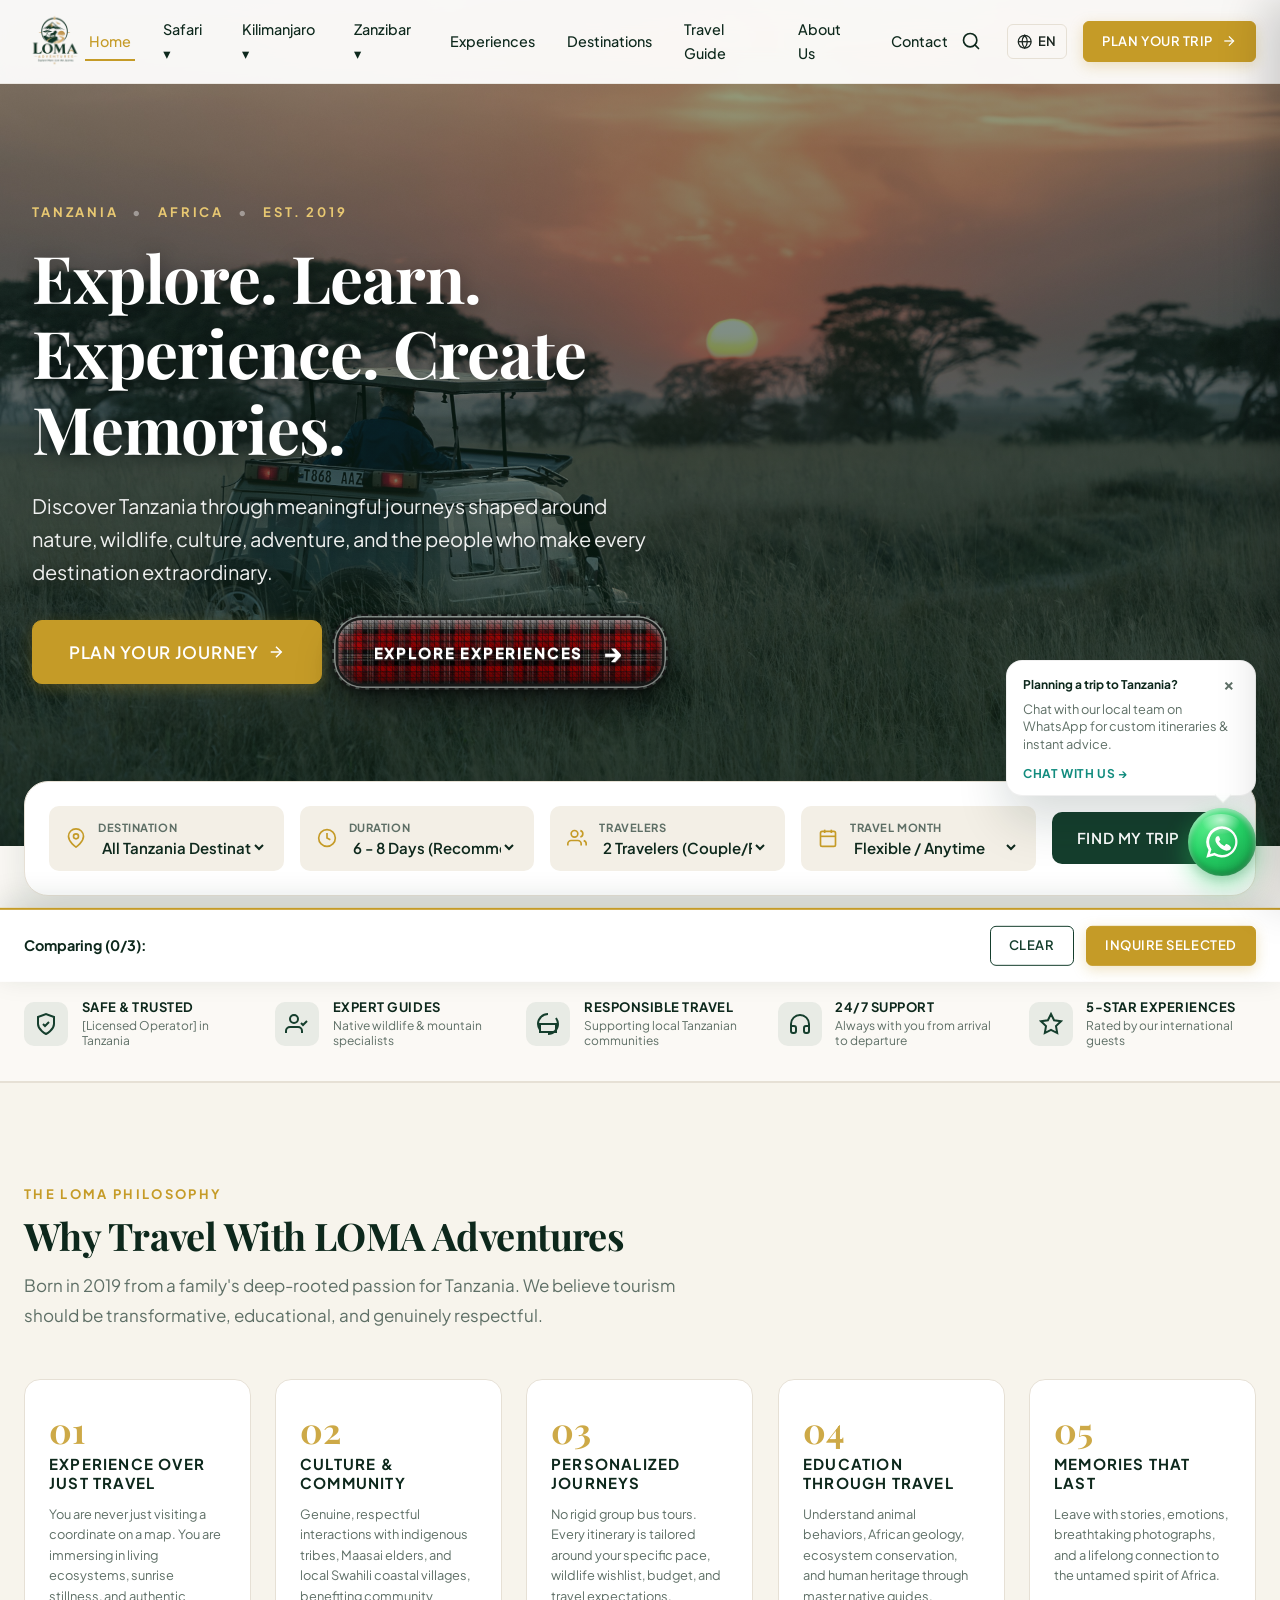
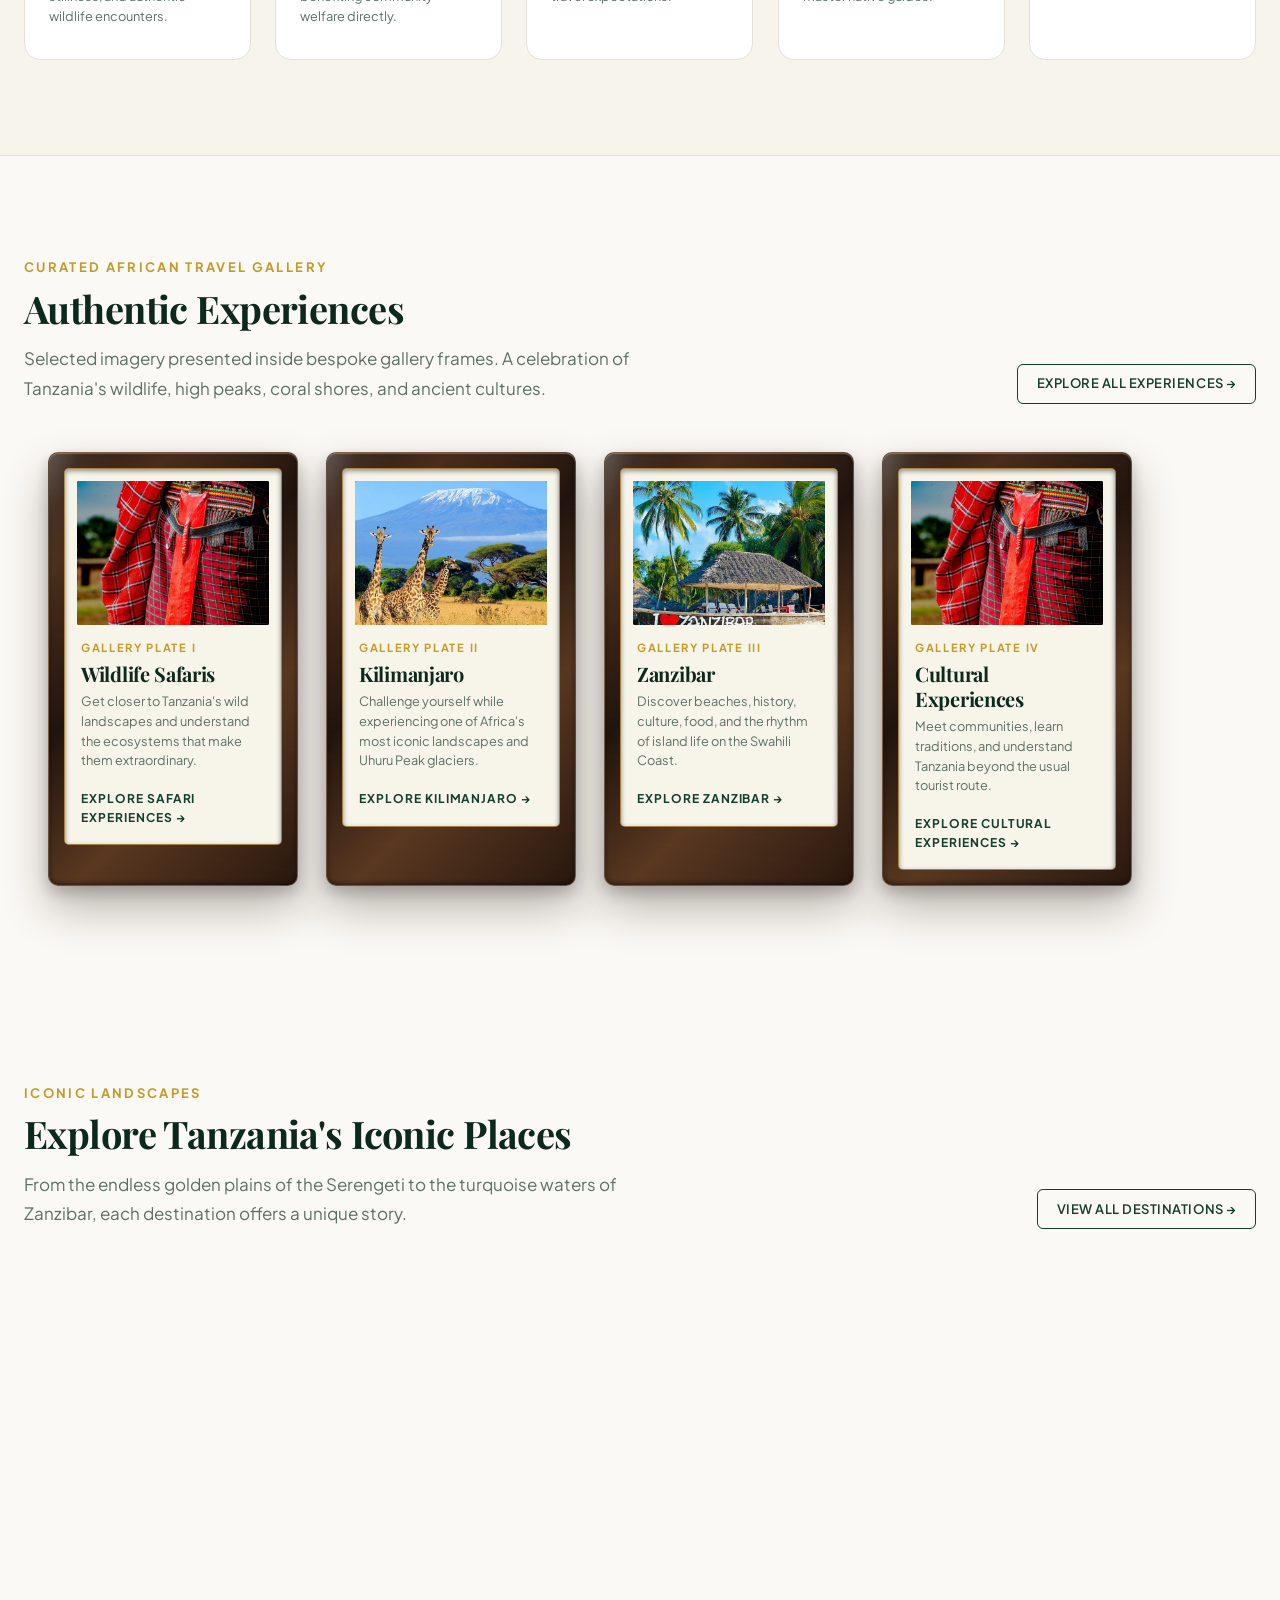
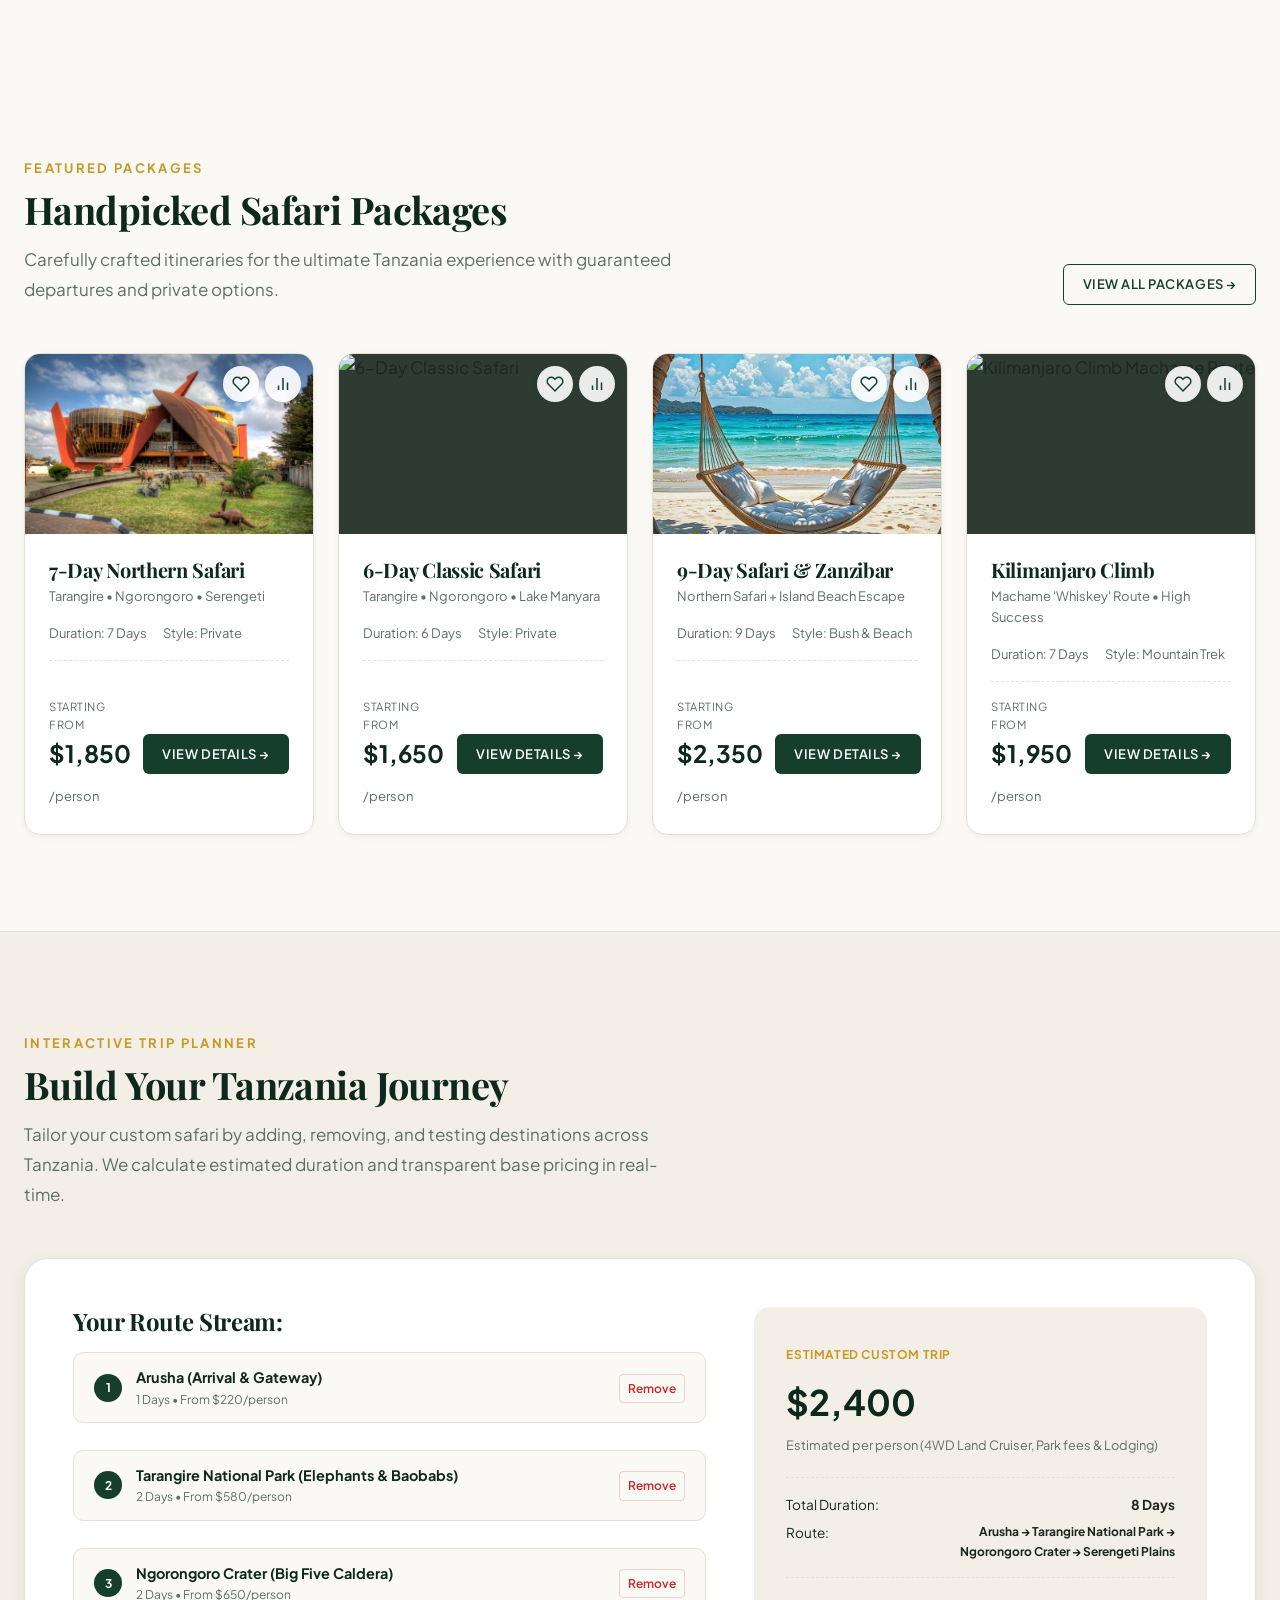
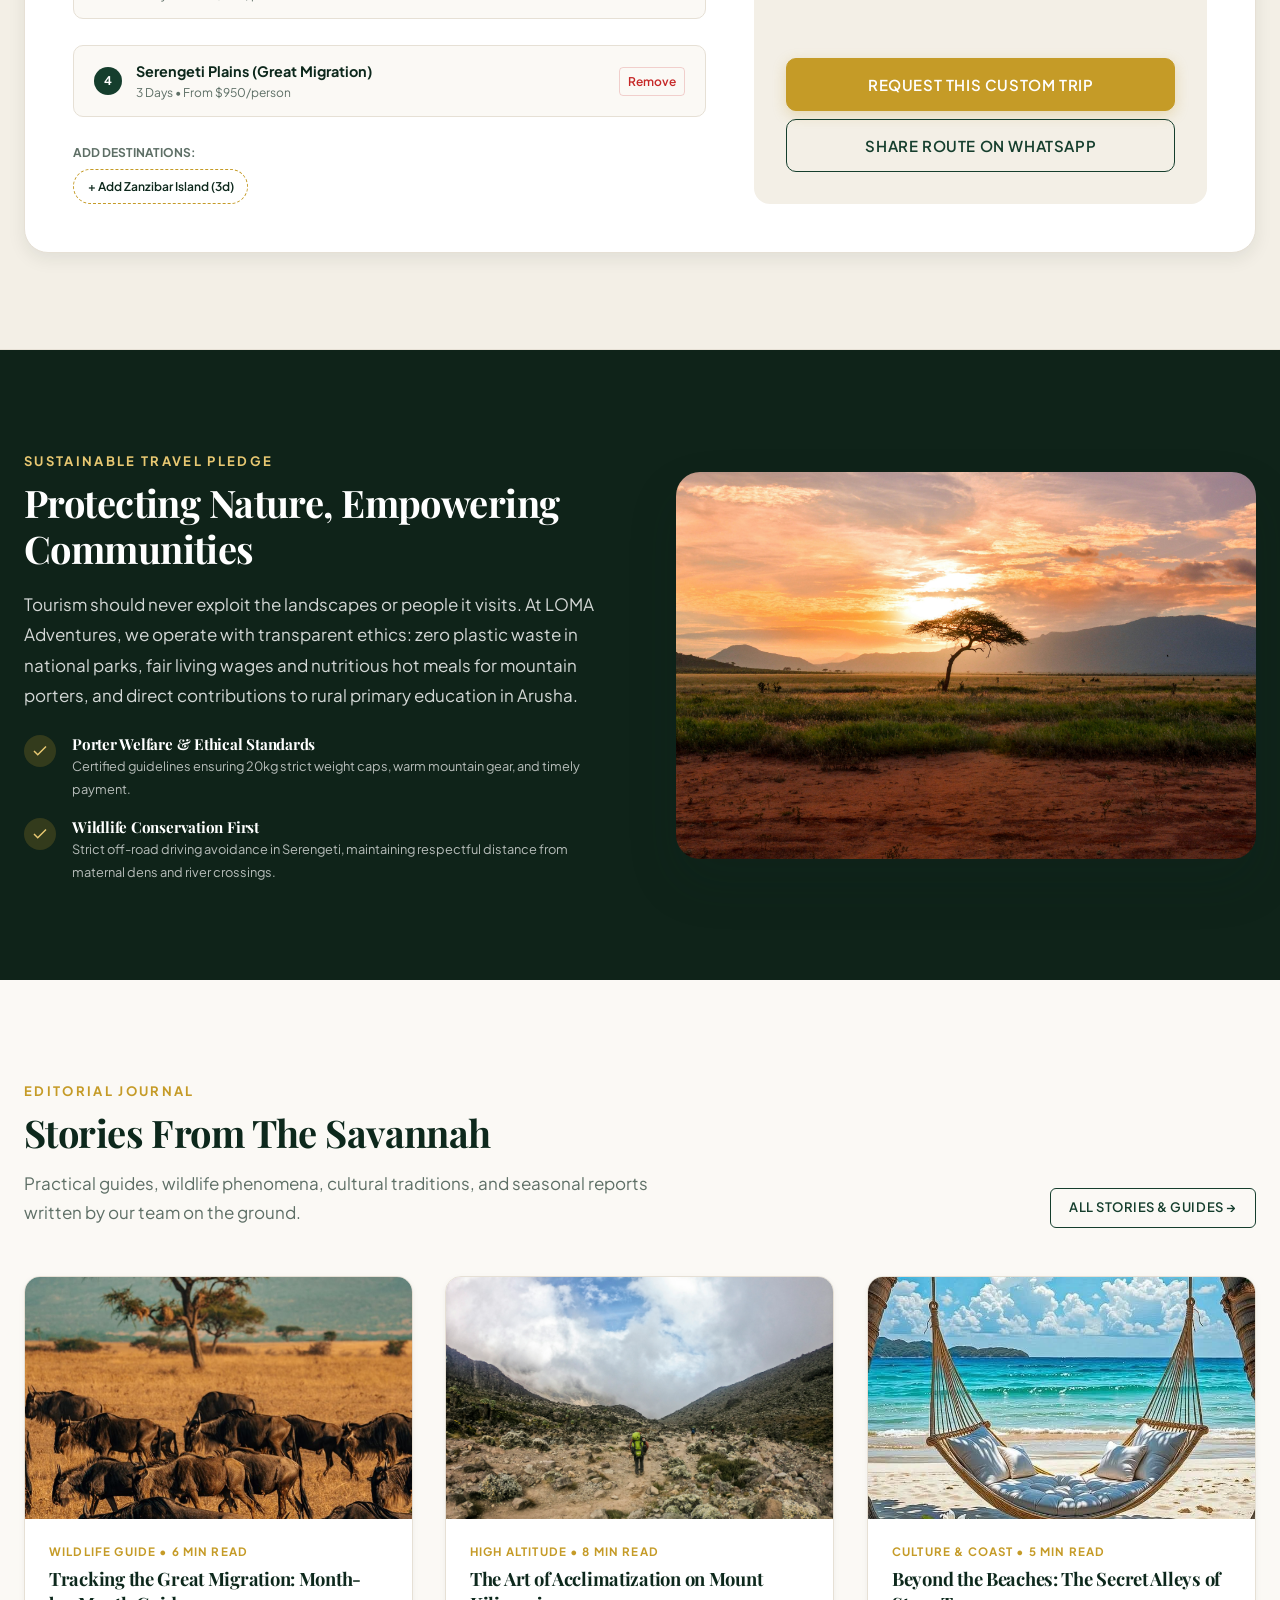
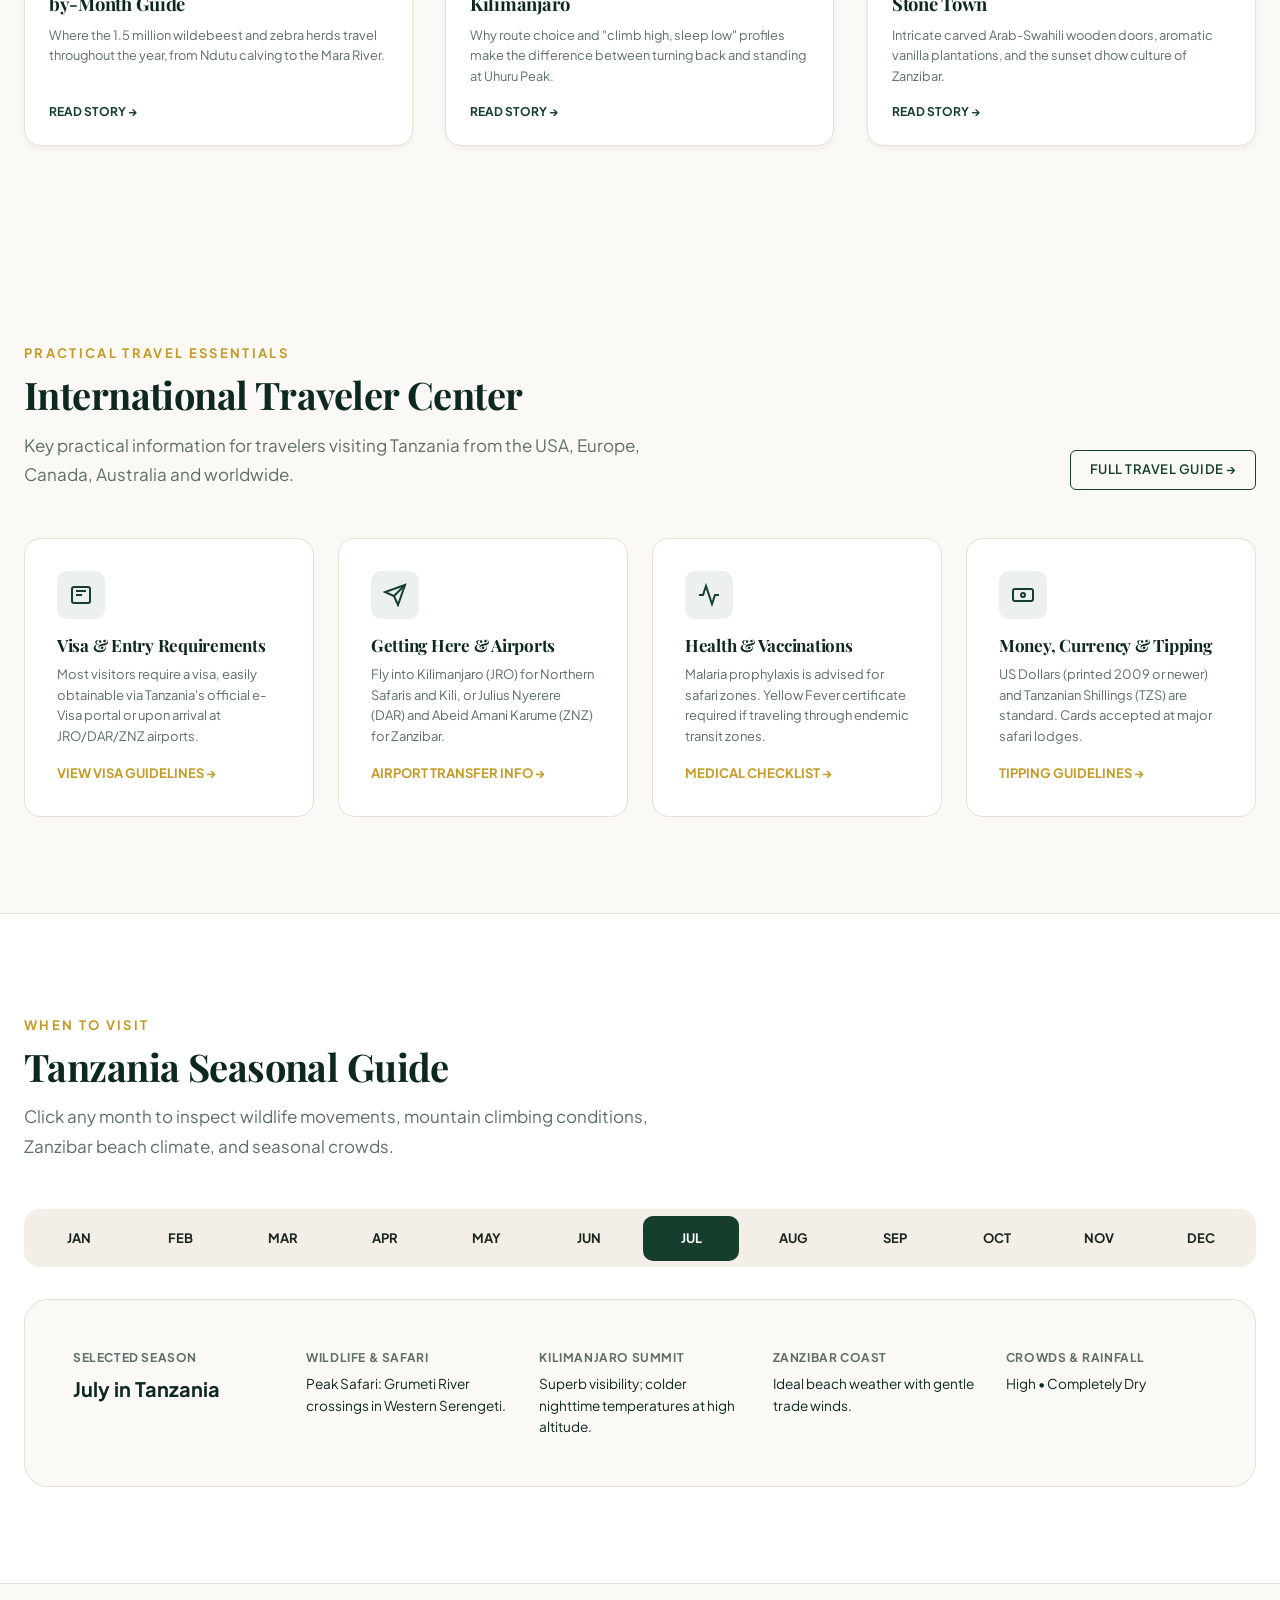
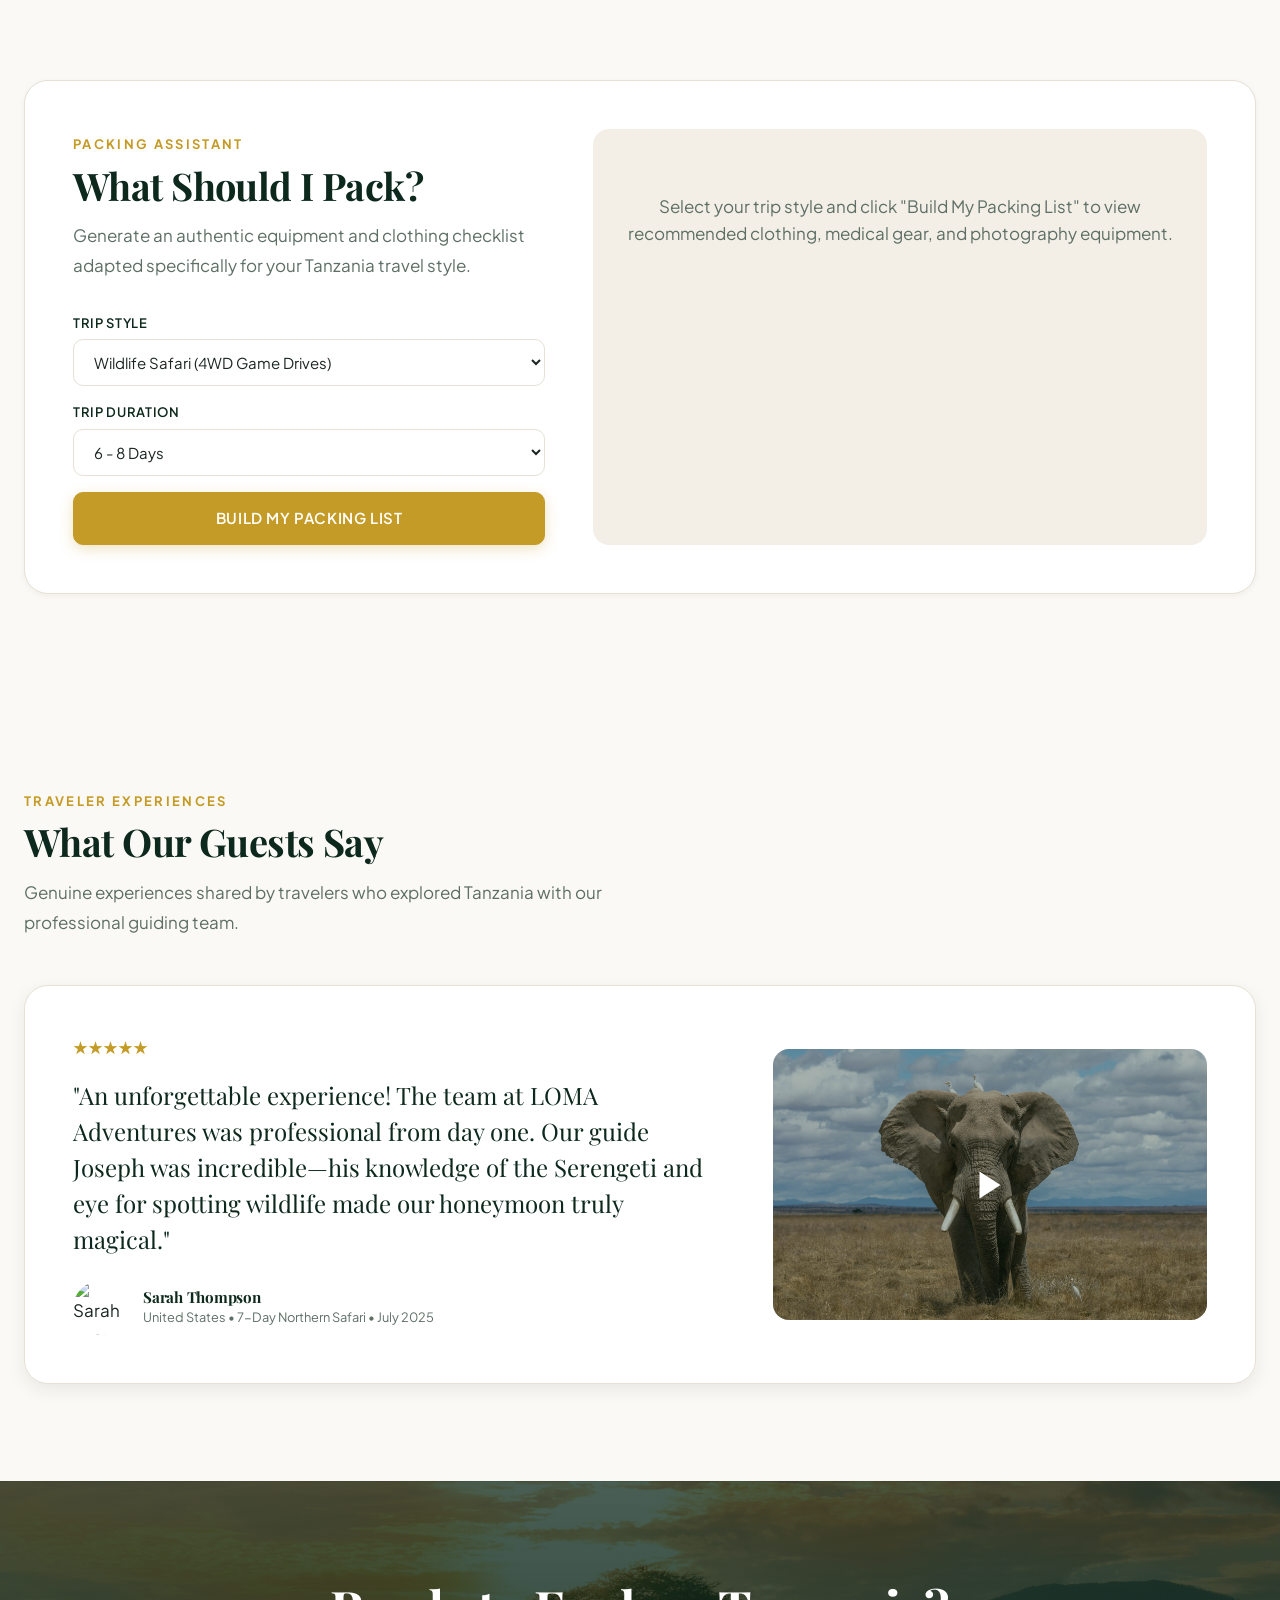
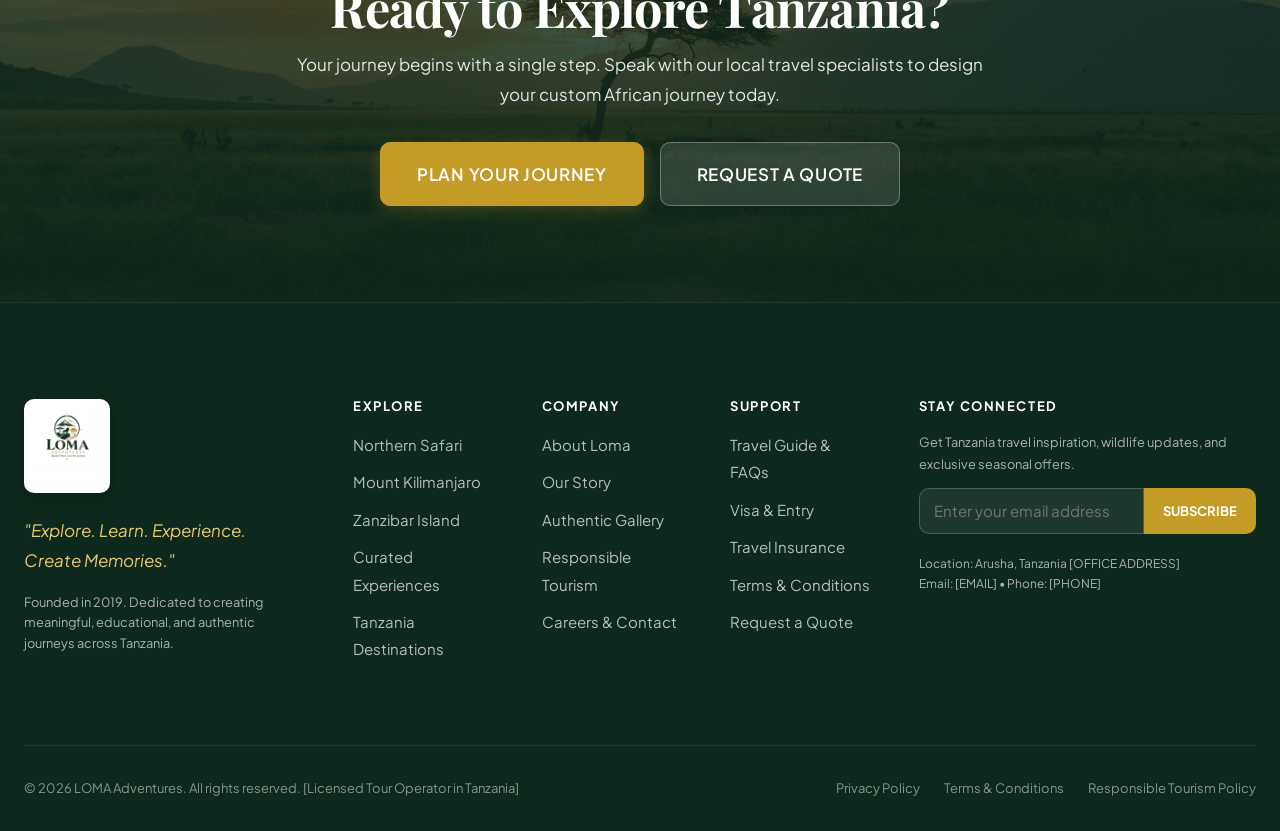
==== commit d7270e82: "kili-top" ====
--- a/index.html
+++ b/index.html
@@ -641,7 +641,7 @@
           <article class="wooden-frame-wrapper reveal-fade delay-1">
             <div class="wooden-frame-inner">
               <div class="wooden-frame-artwork">
-                <img src="../assets/images/kilimanjaro.jpg" alt="Kilimanjaro Summit Trek" loading="lazy">
+                <img src="assets/images/kili-top.jpg" alt="Kilimanjaro Summit Trek" loading="lazy">
               </div>
               <div class="wooden-frame-caption">
                 <span class="wooden-frame-category">Gallery Plate II</span>
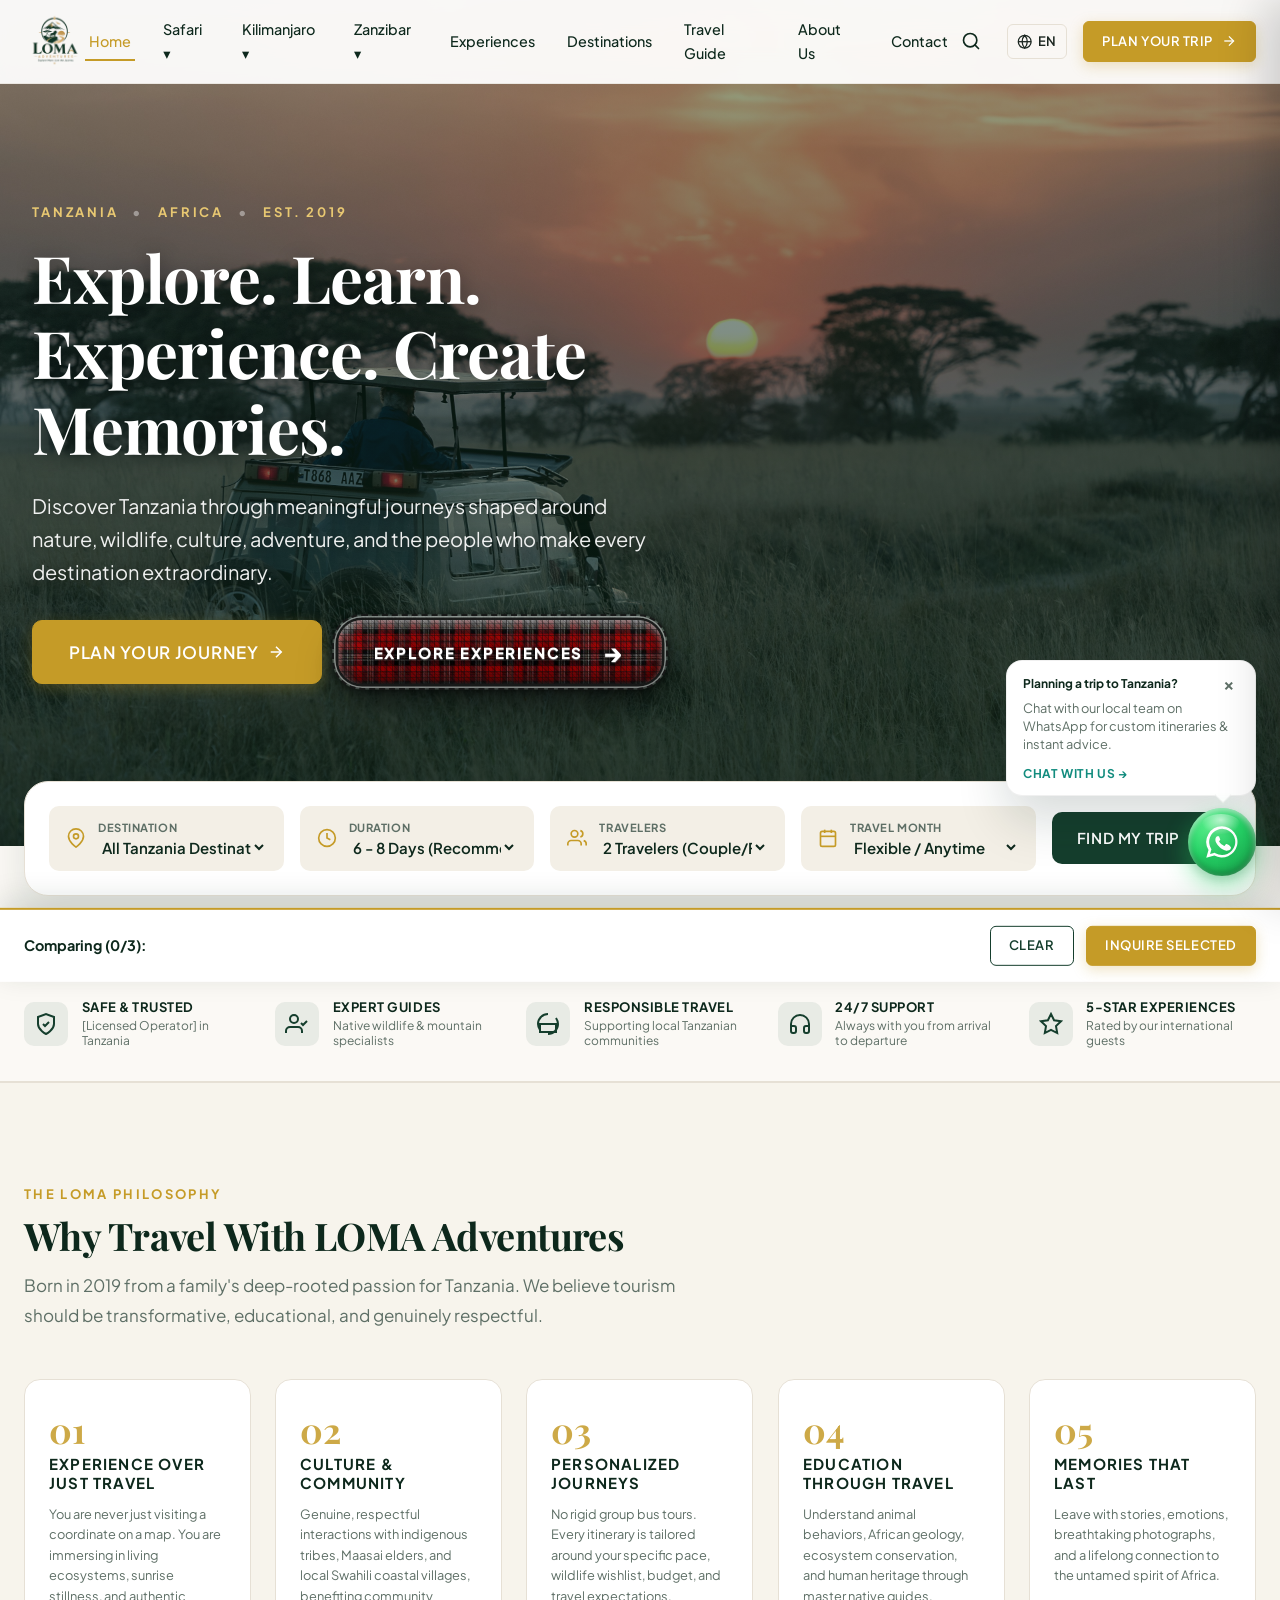
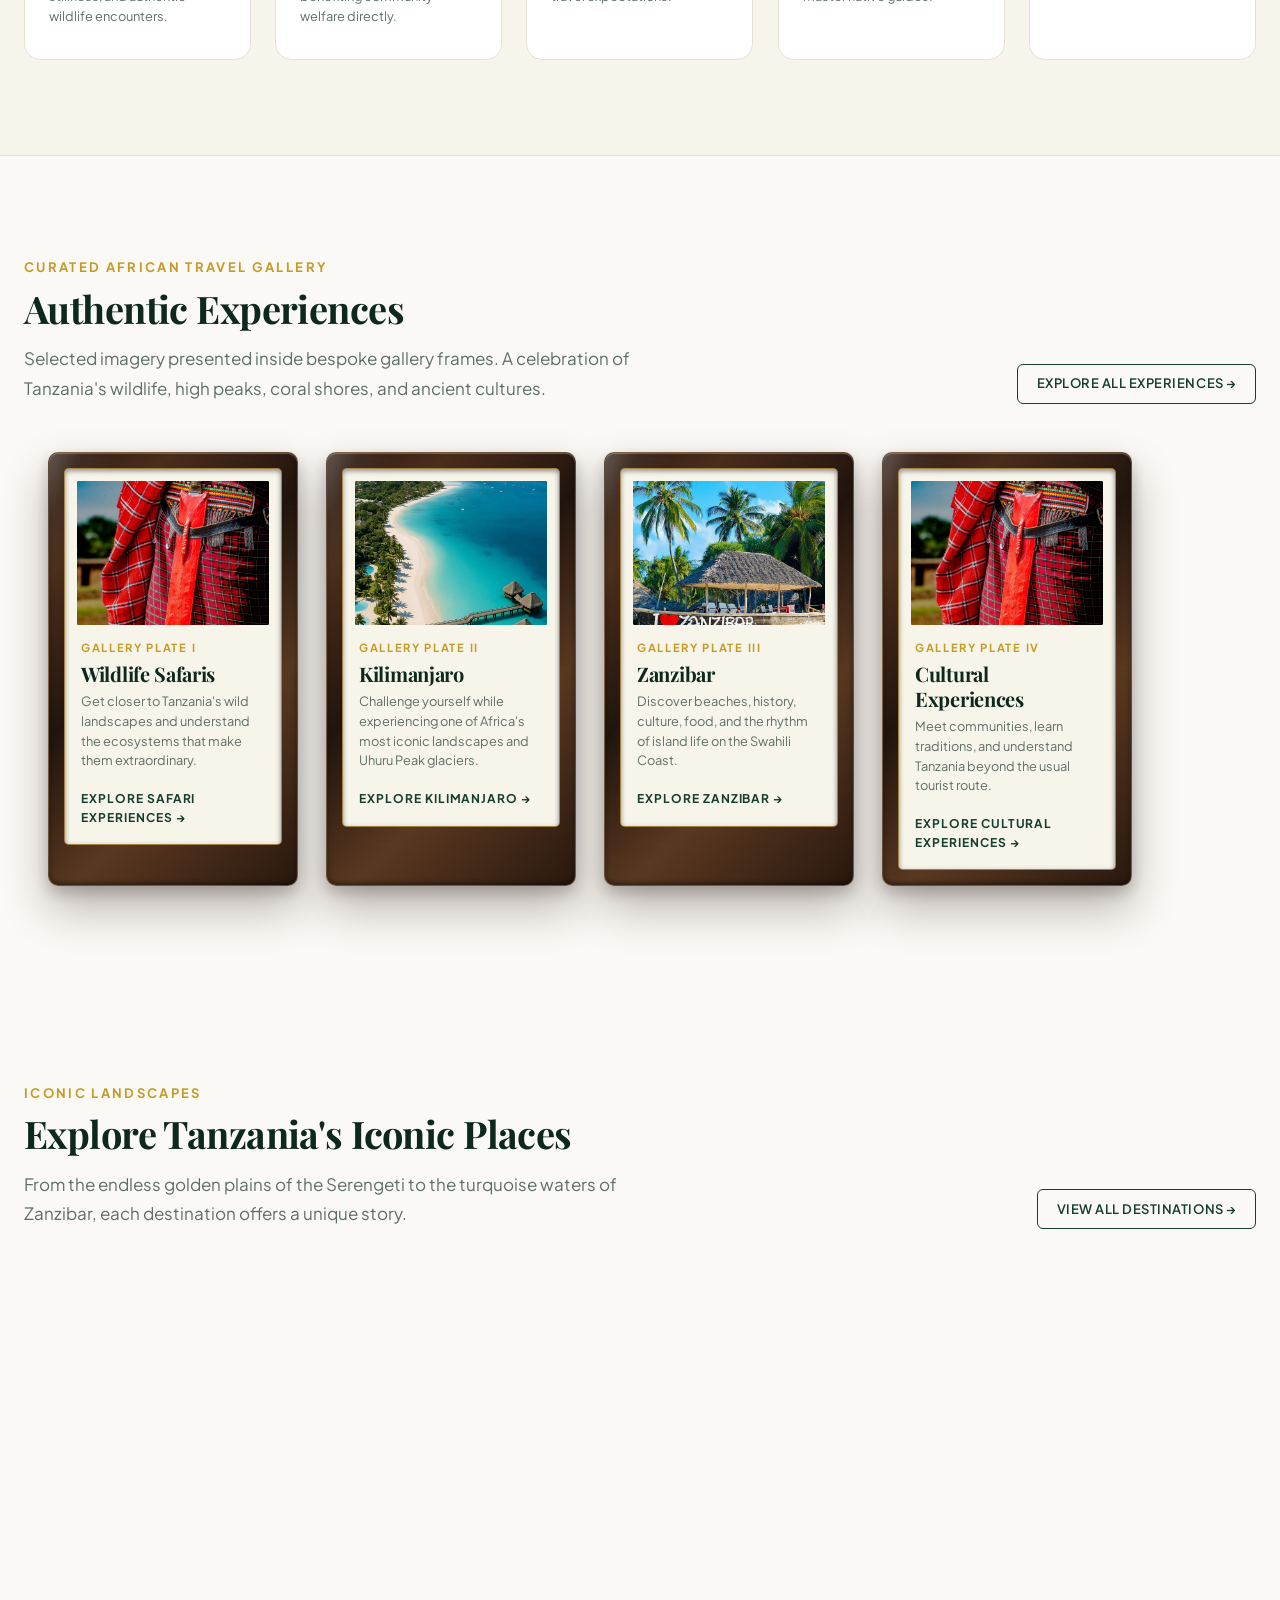
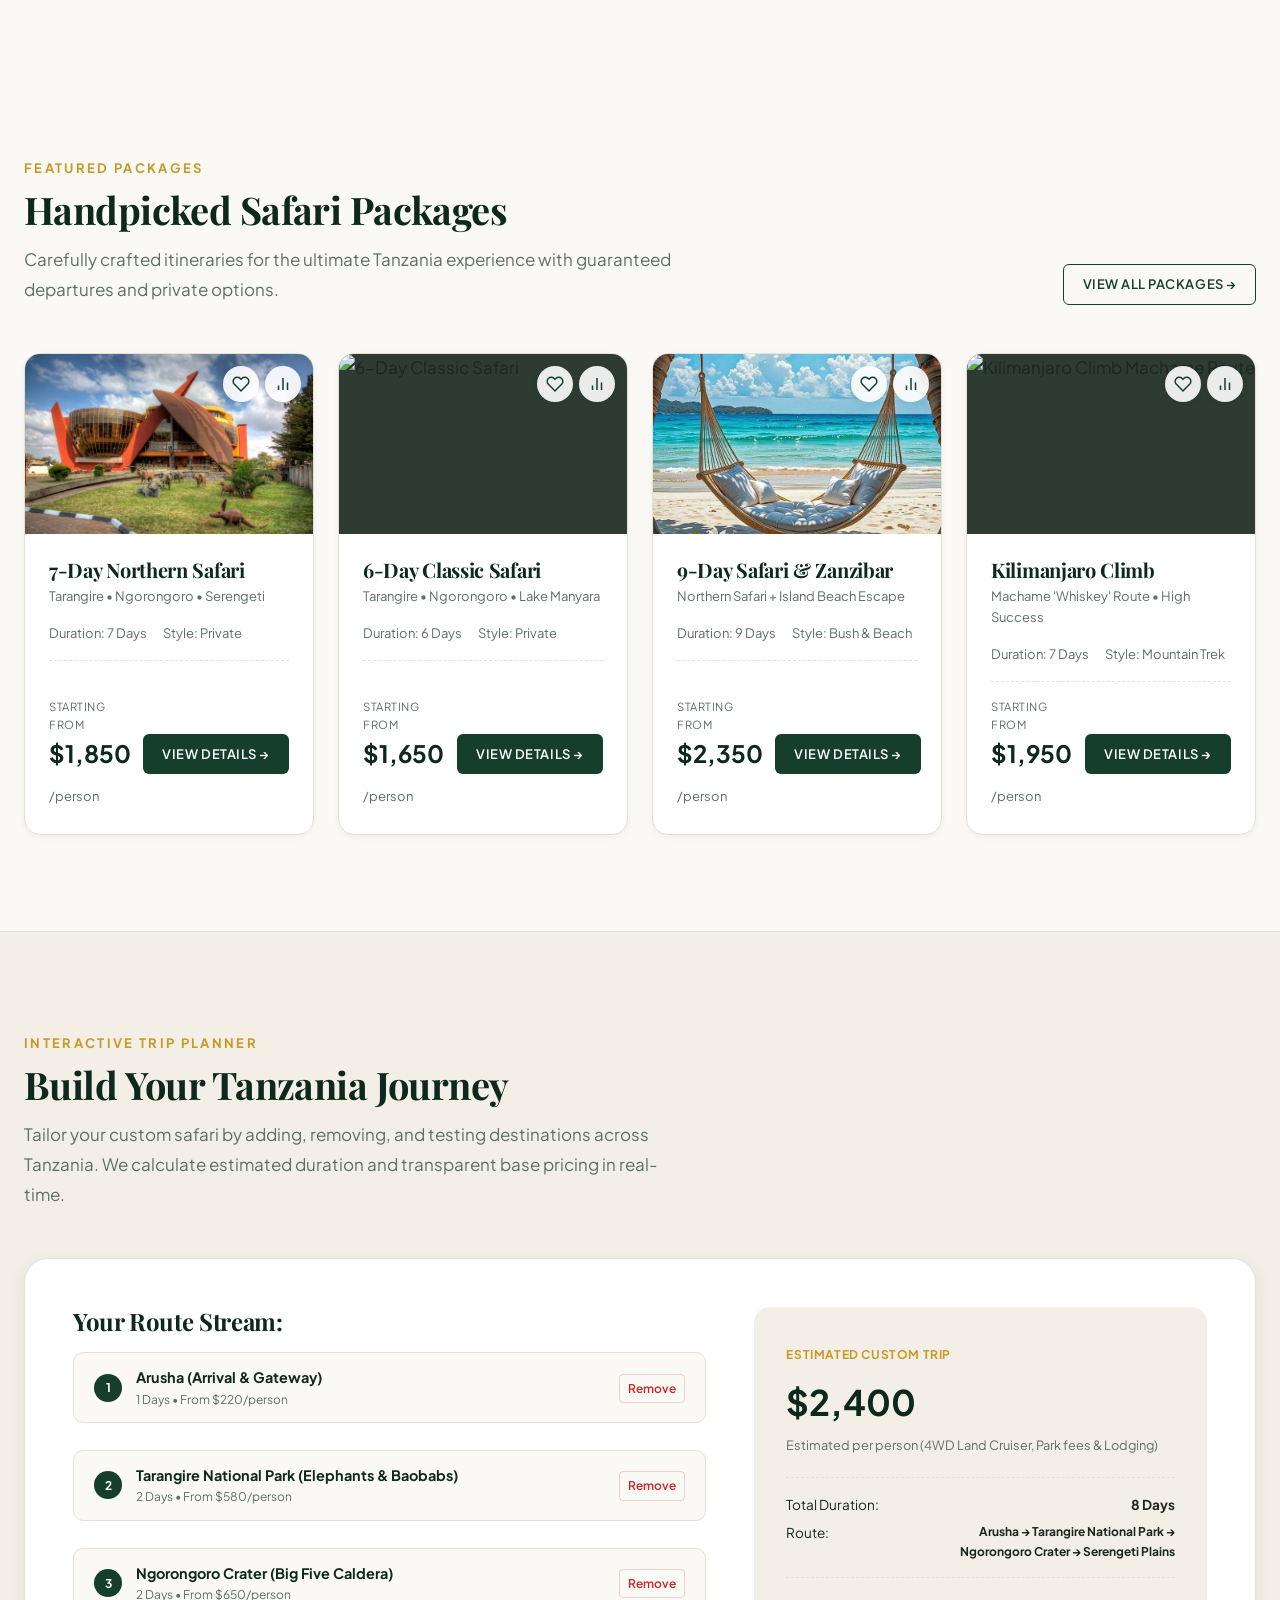
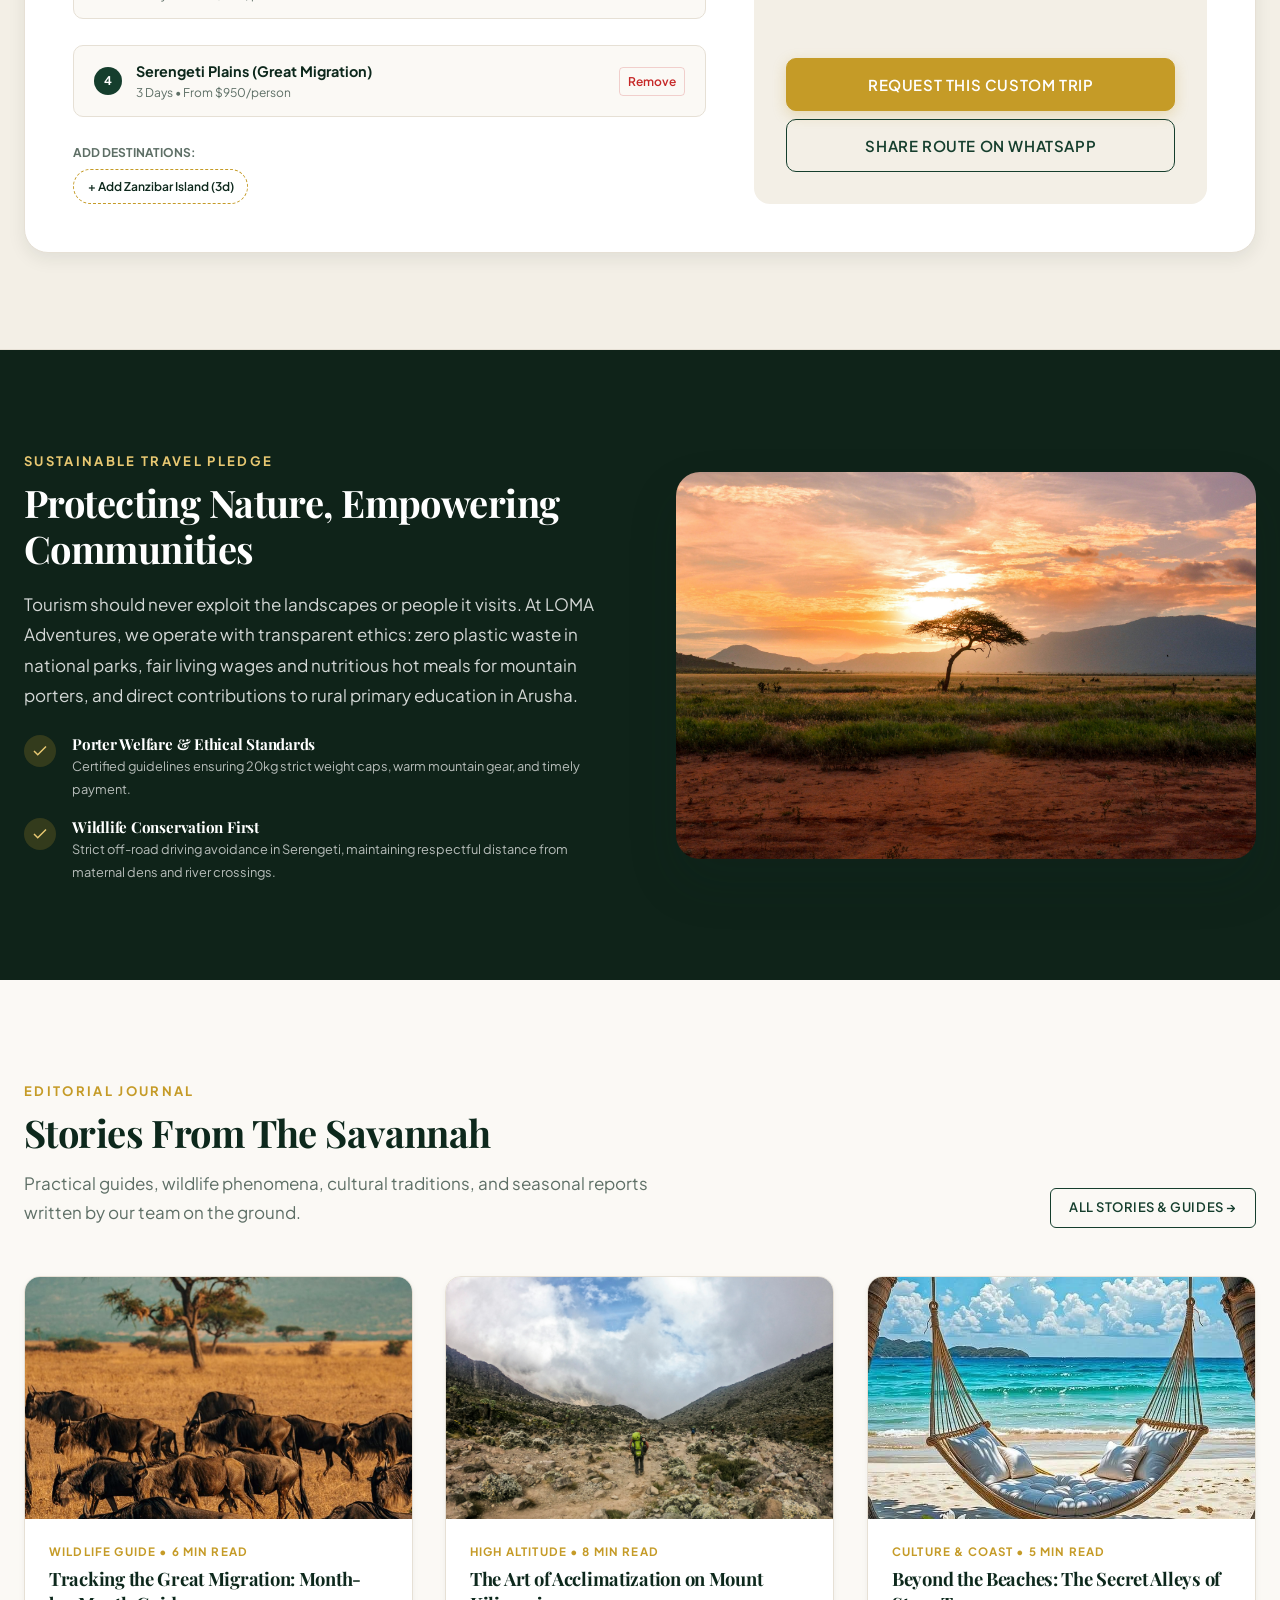
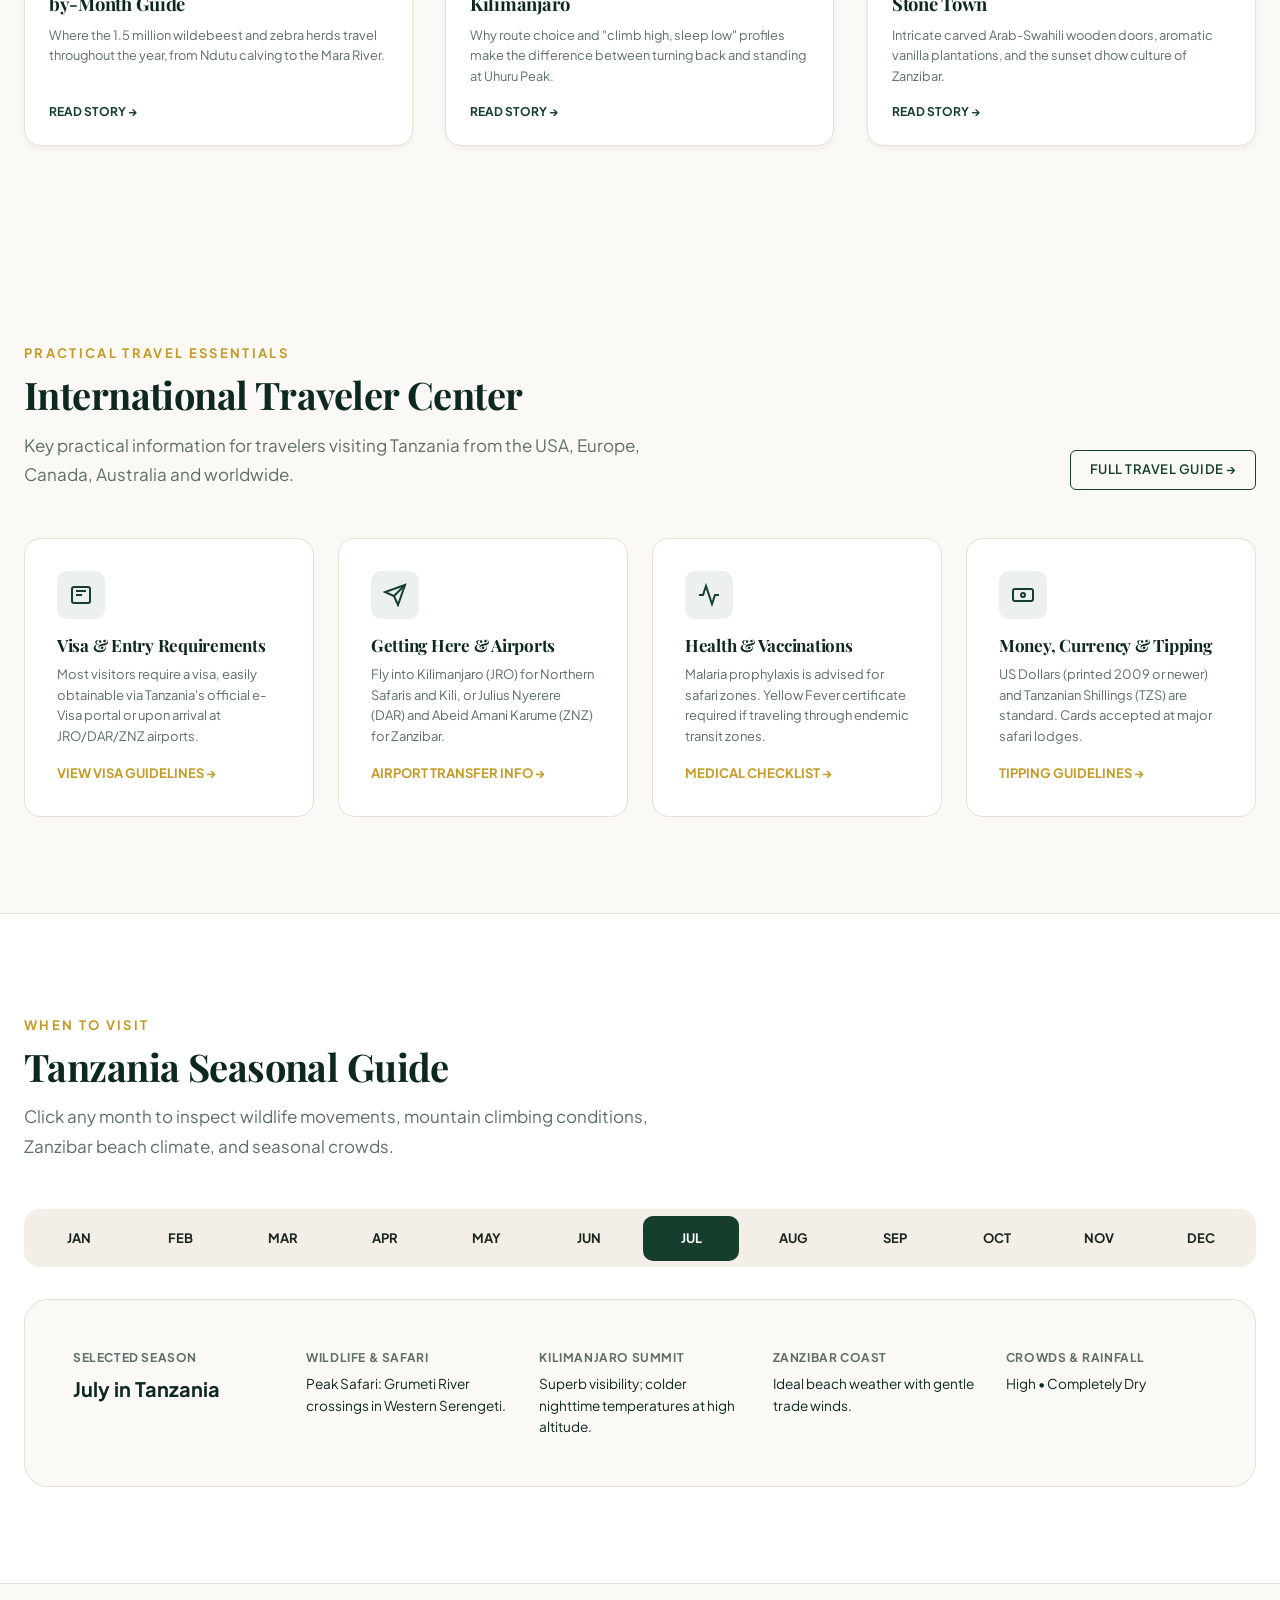
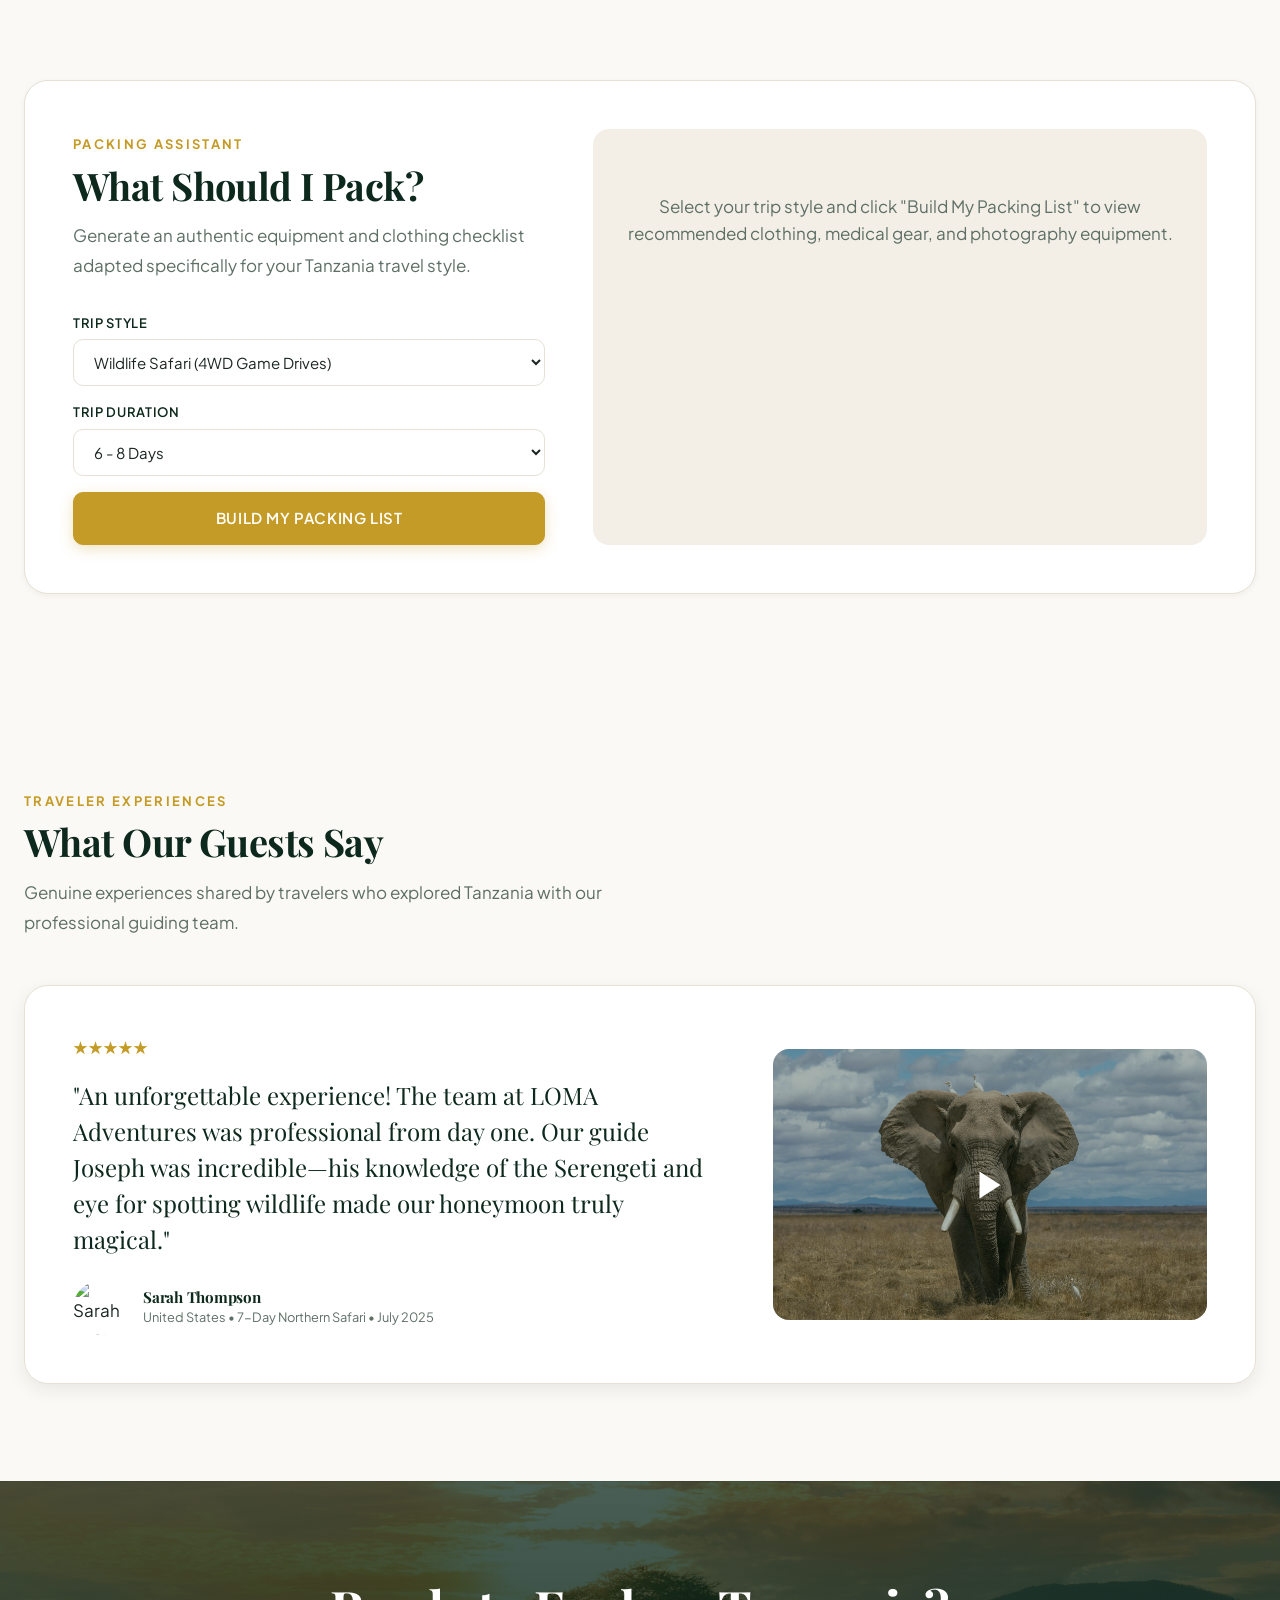
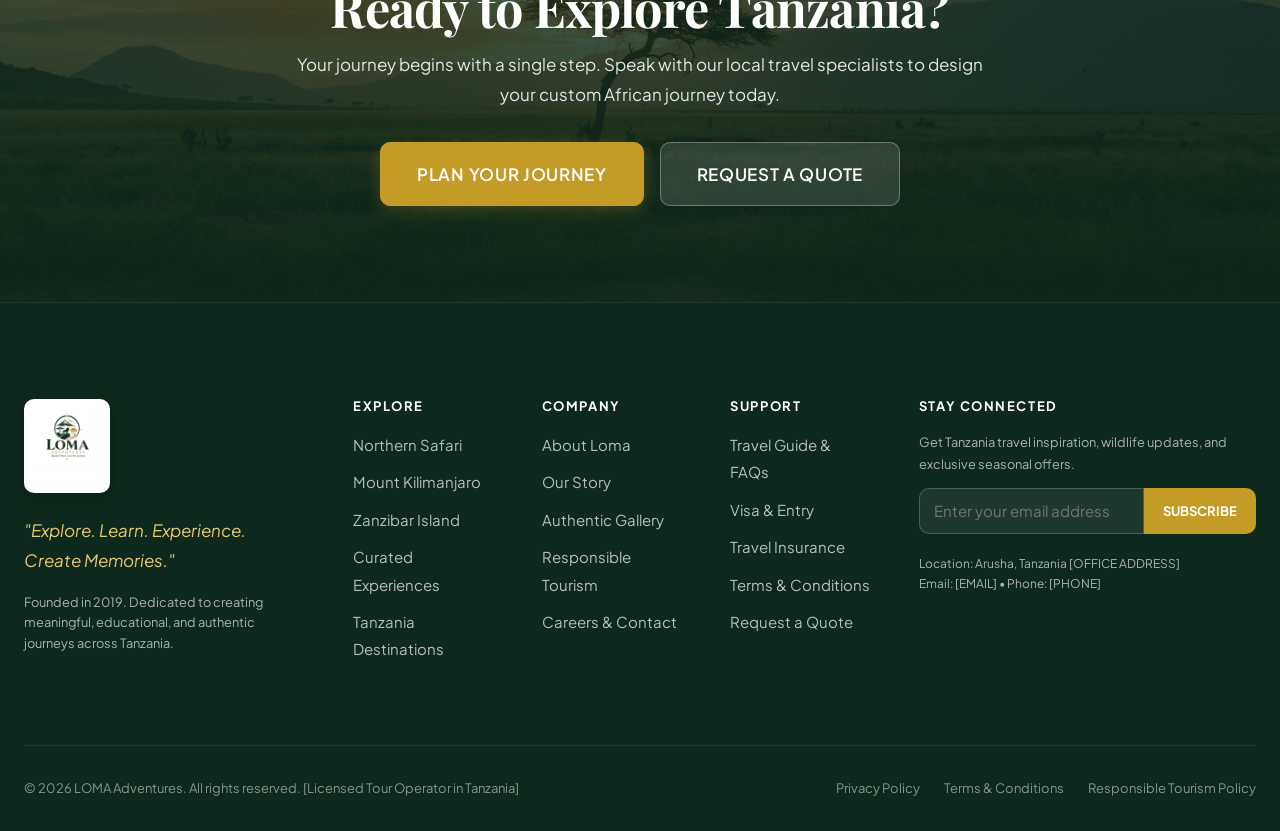
==== commit b6bb4f10: "zanzibar 3" ====
--- a/index.html
+++ b/index.html
@@ -641,7 +641,7 @@
           <article class="wooden-frame-wrapper reveal-fade delay-1">
             <div class="wooden-frame-inner">
               <div class="wooden-frame-artwork">
-                <img src="assets/images/kili-top.jpg" alt="Kilimanjaro Summit Trek" loading="lazy">
+                <img src="assets/images/zanzibar3.jpg" alt="Kilimanjaro Summit Trek" loading="lazy">
               </div>
               <div class="wooden-frame-caption">
                 <span class="wooden-frame-category">Gallery Plate II</span>
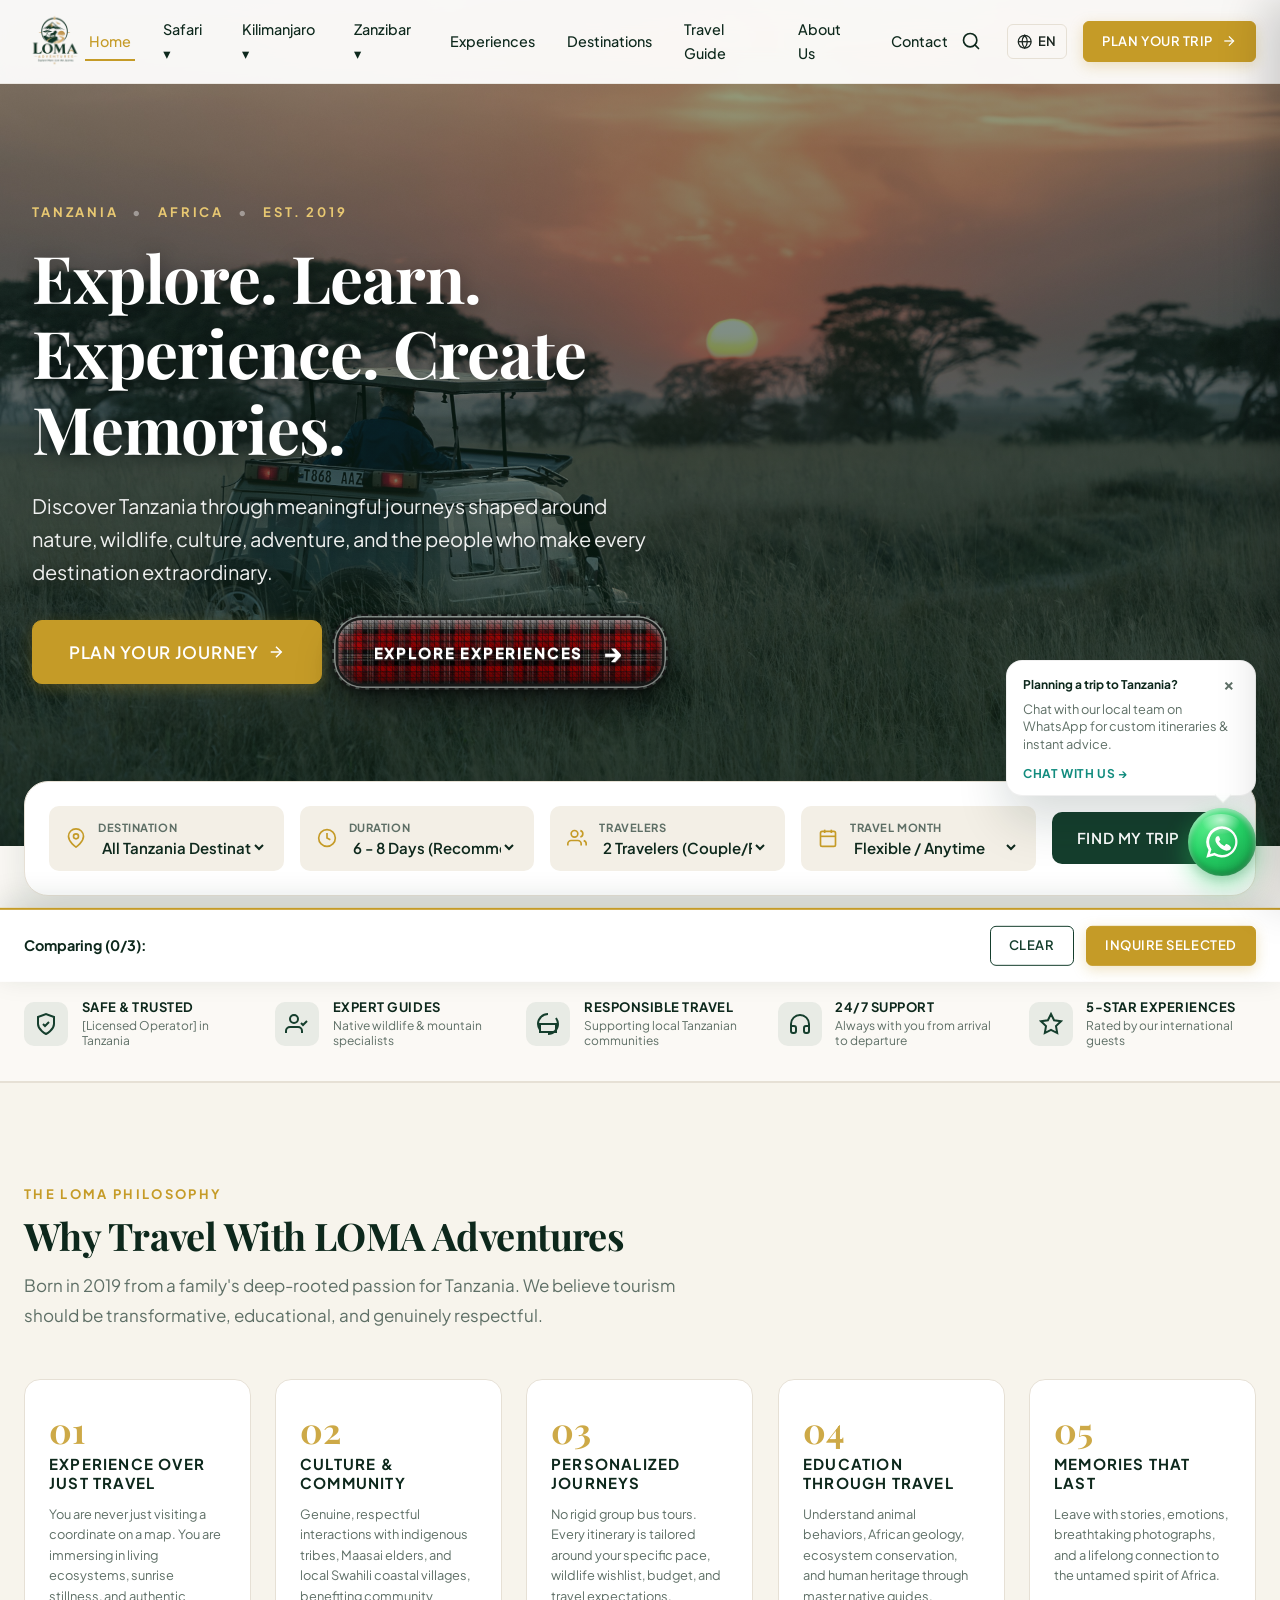
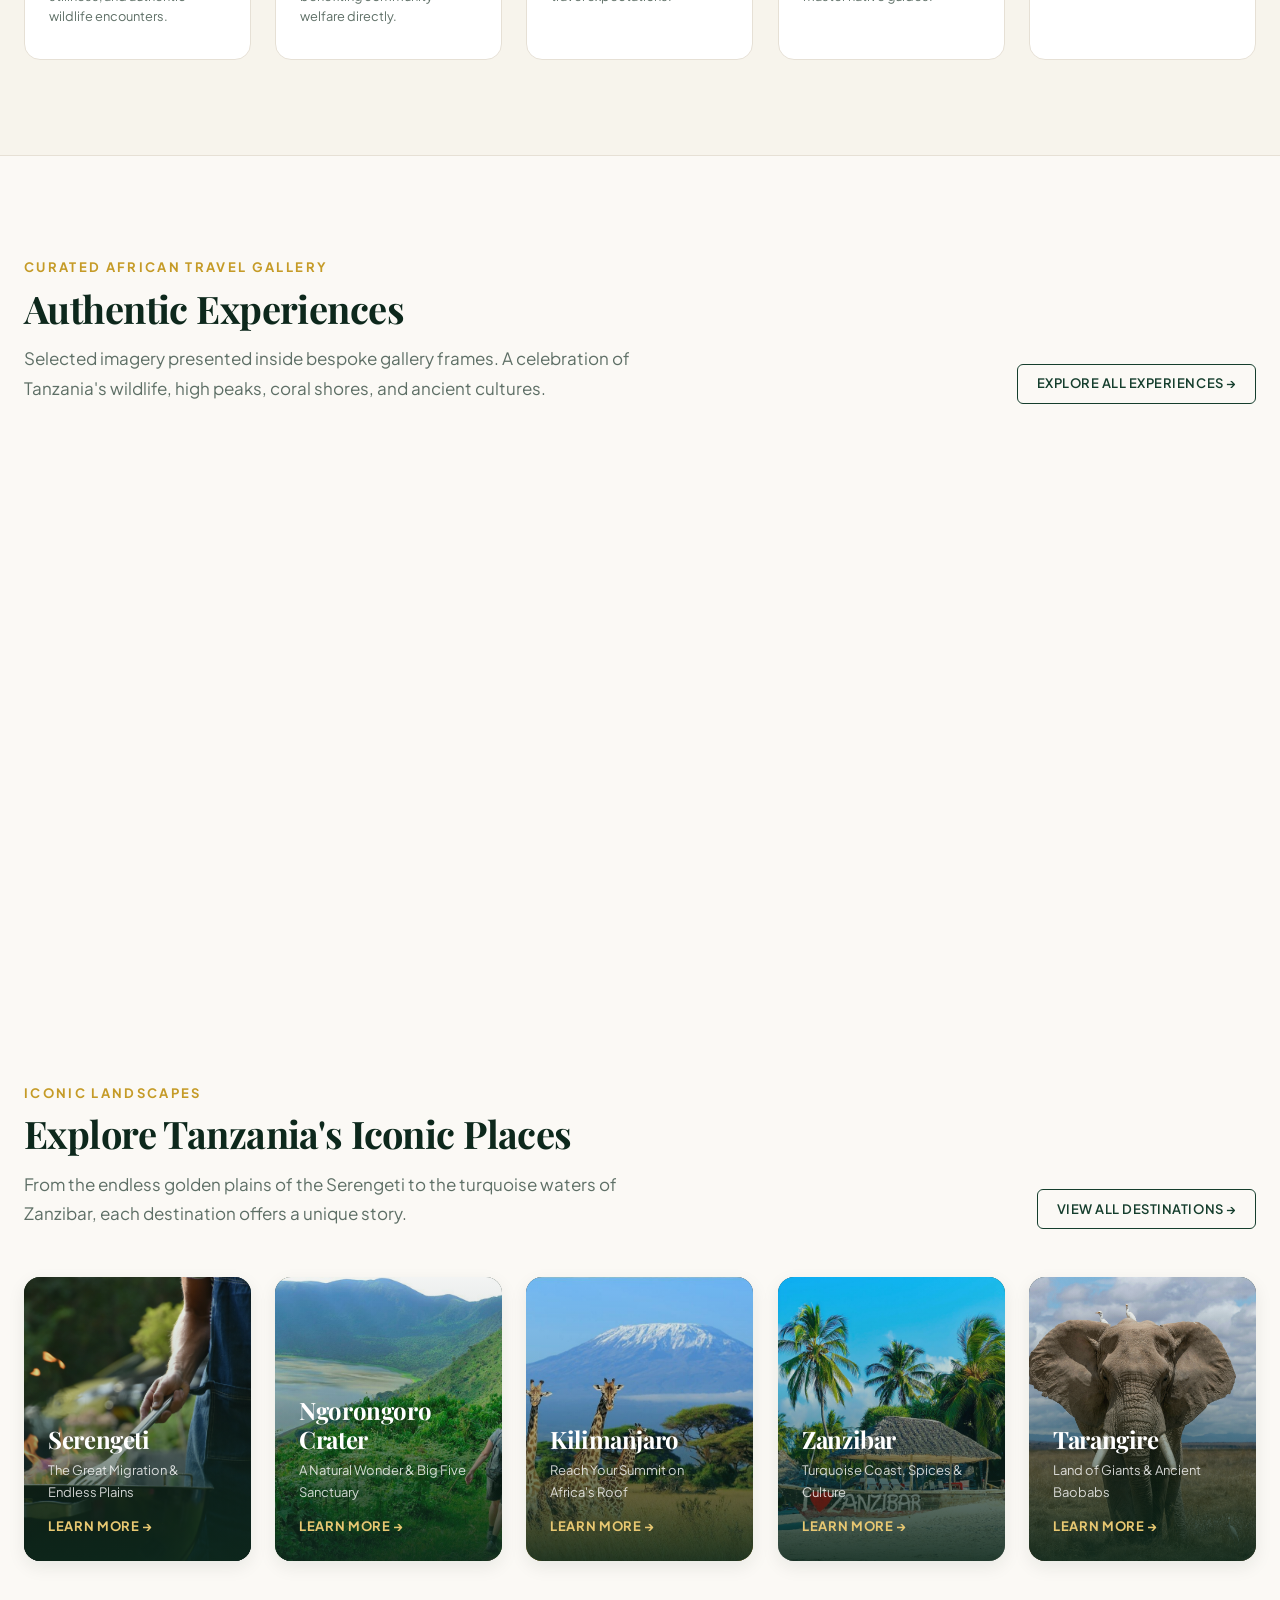
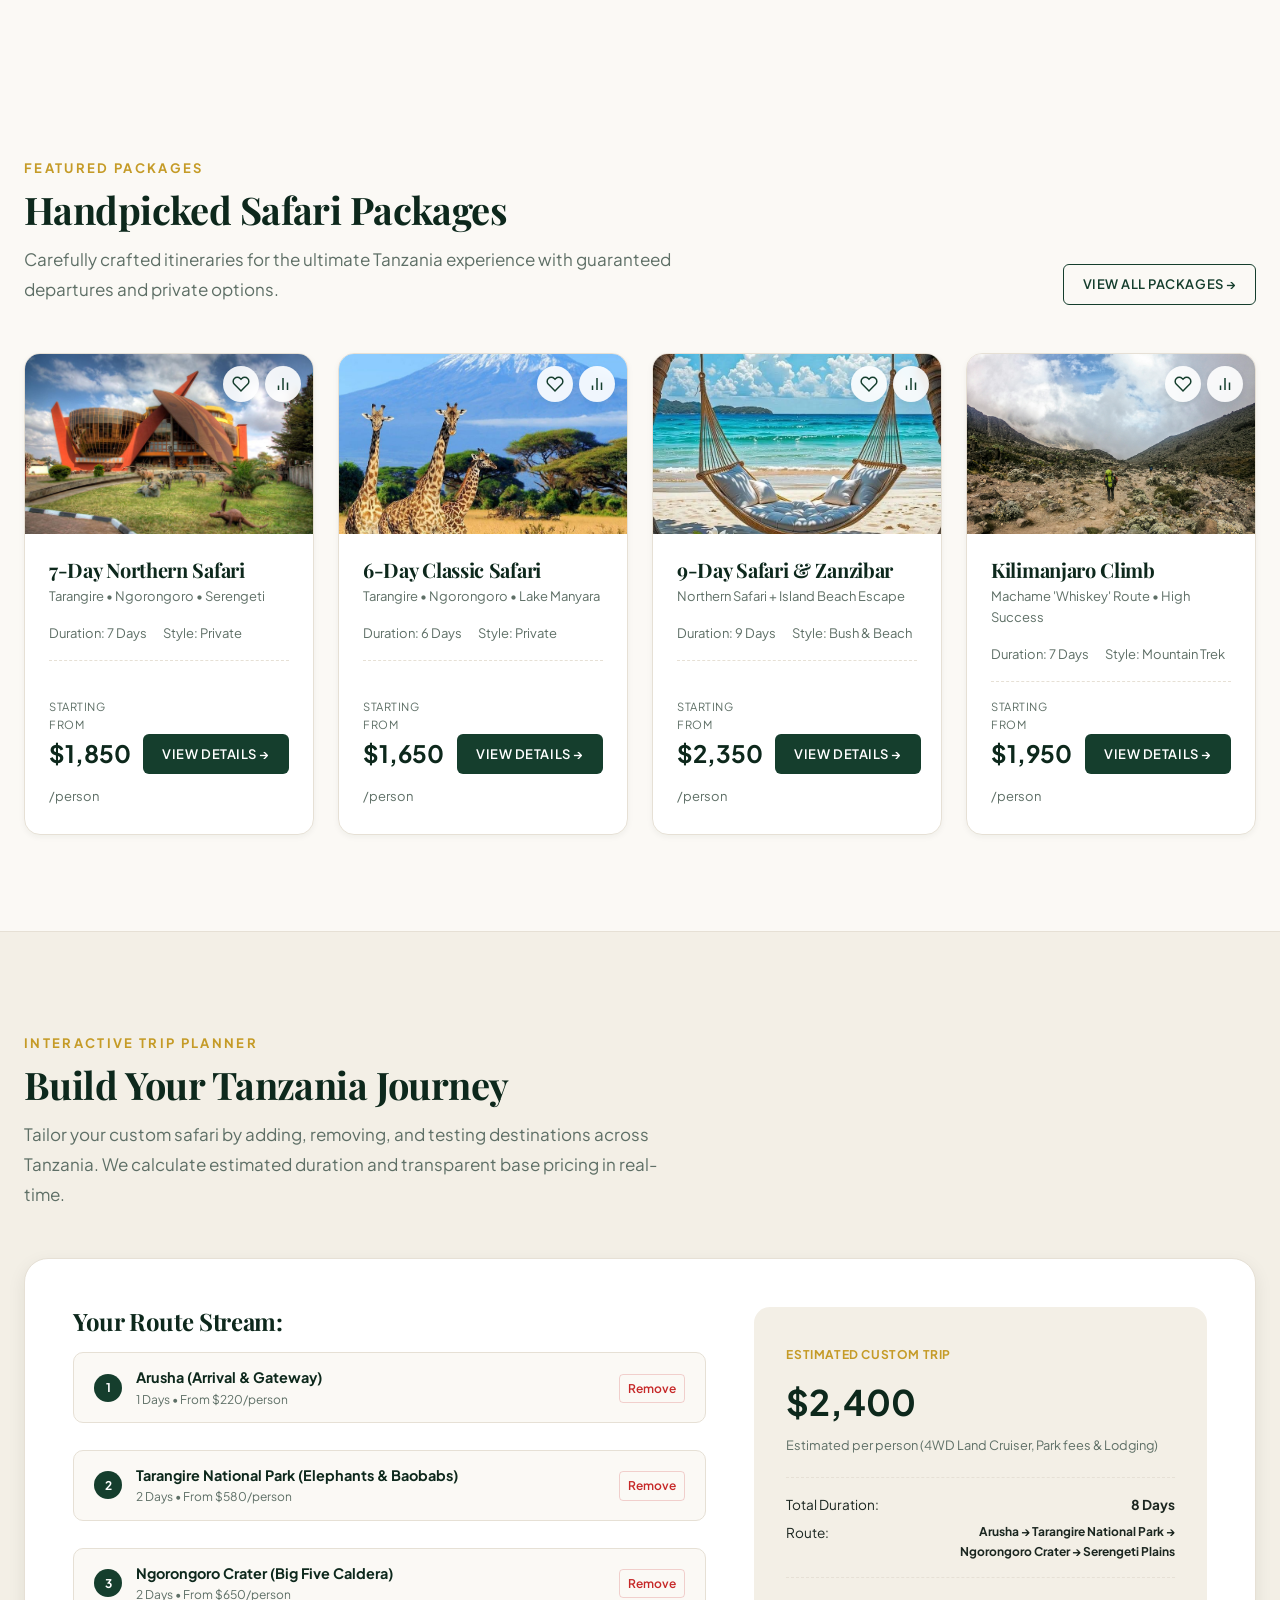
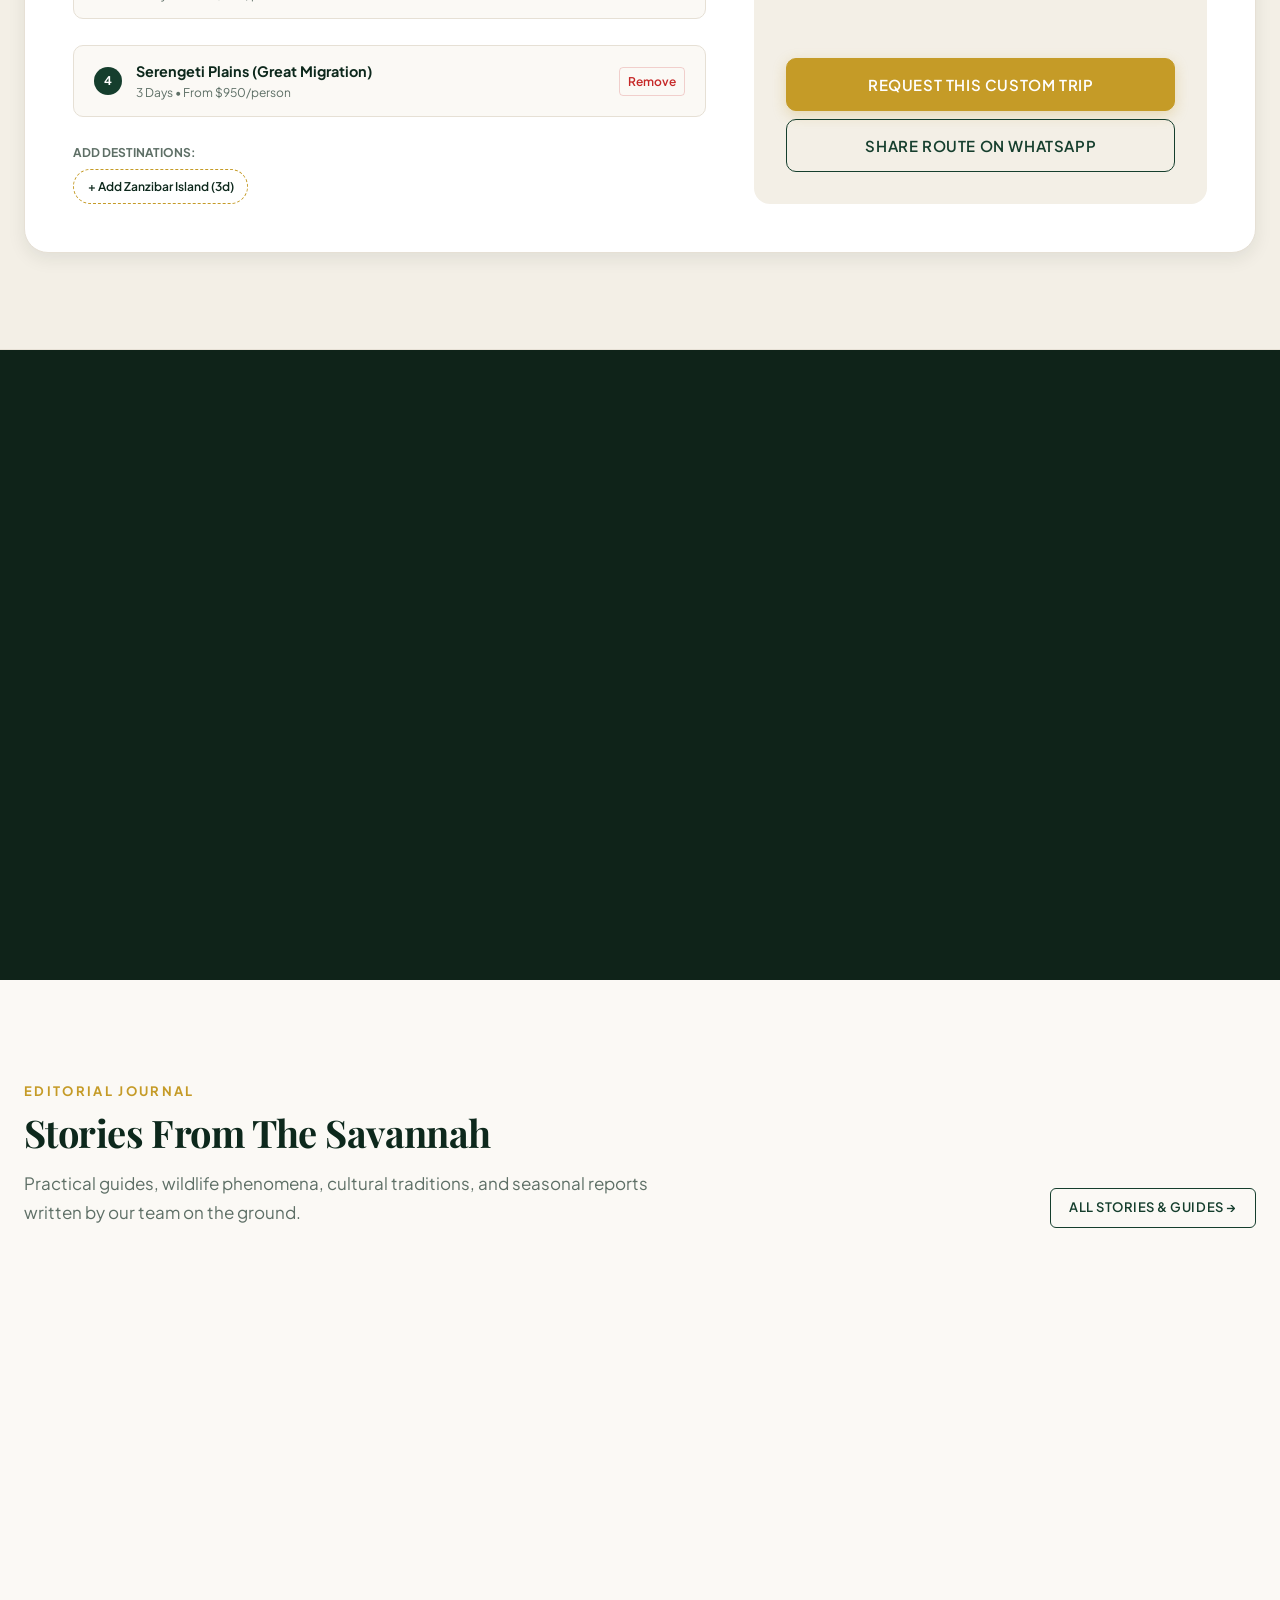
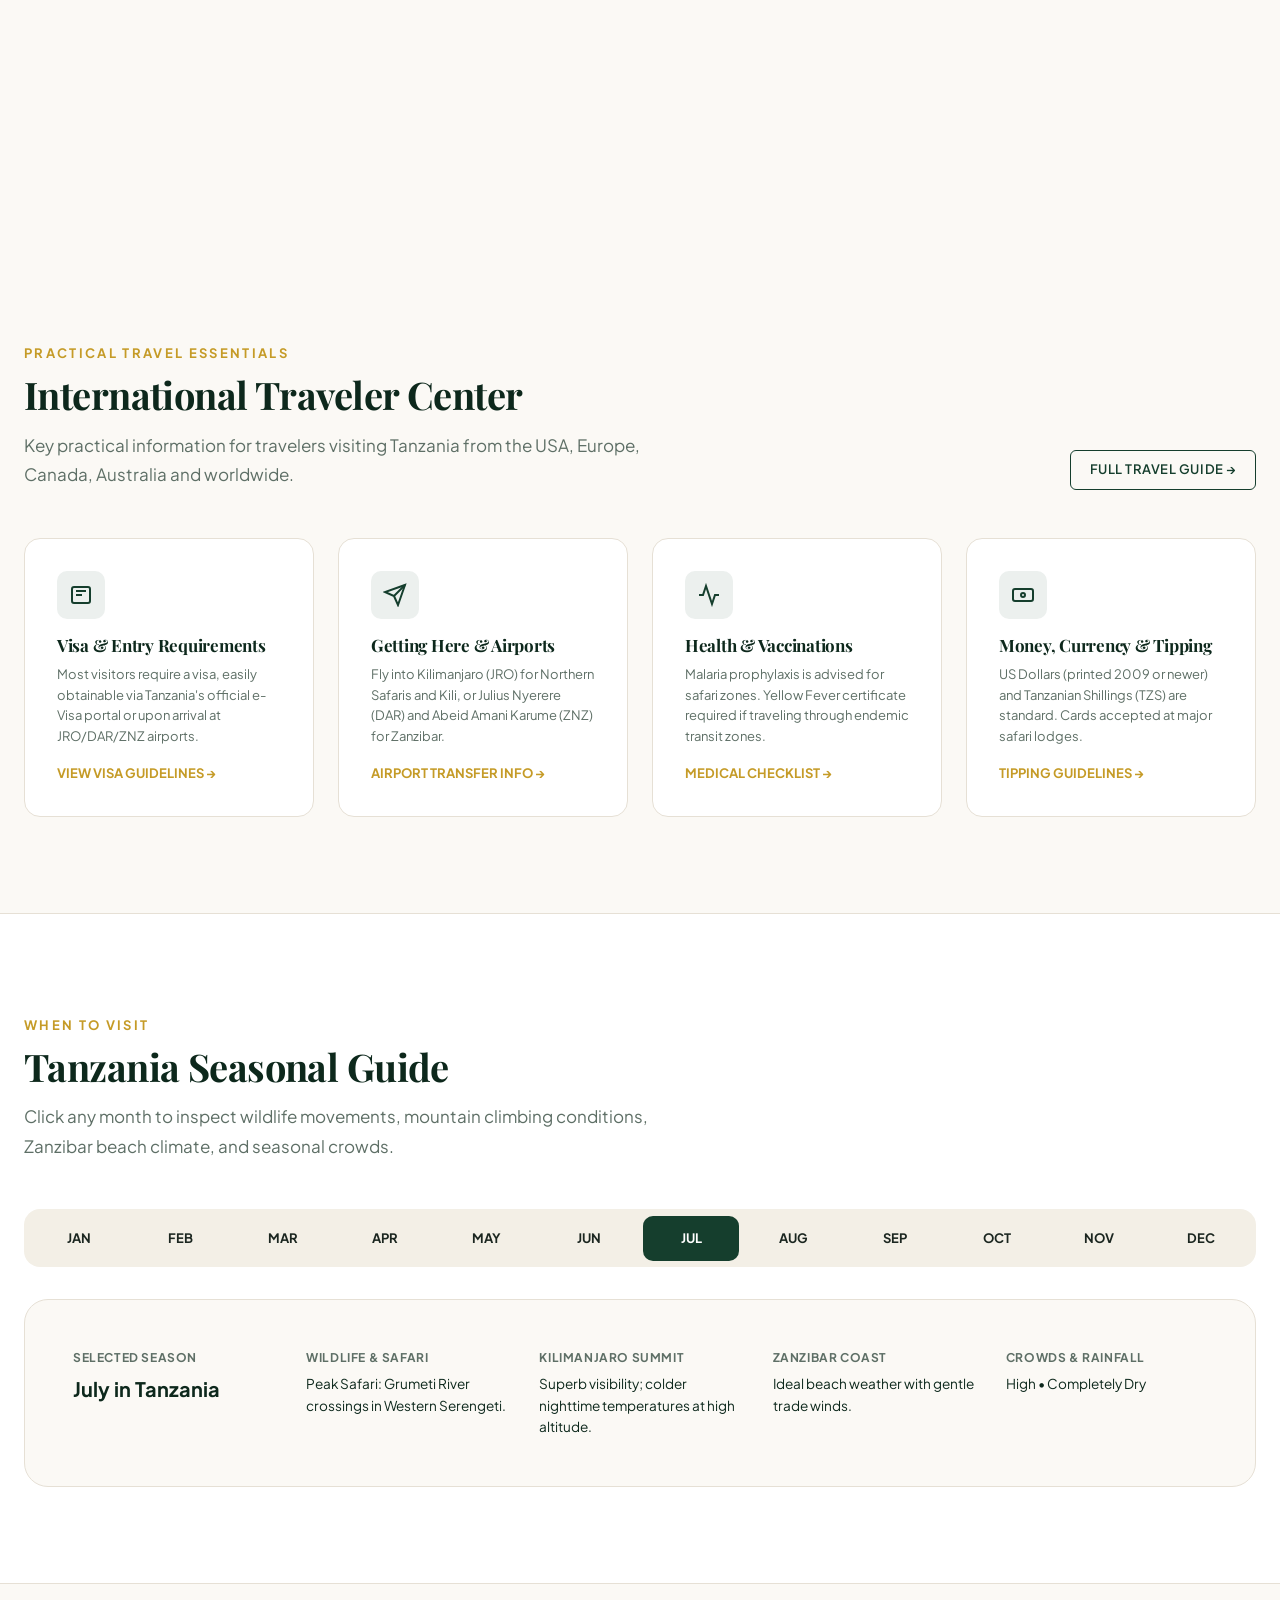
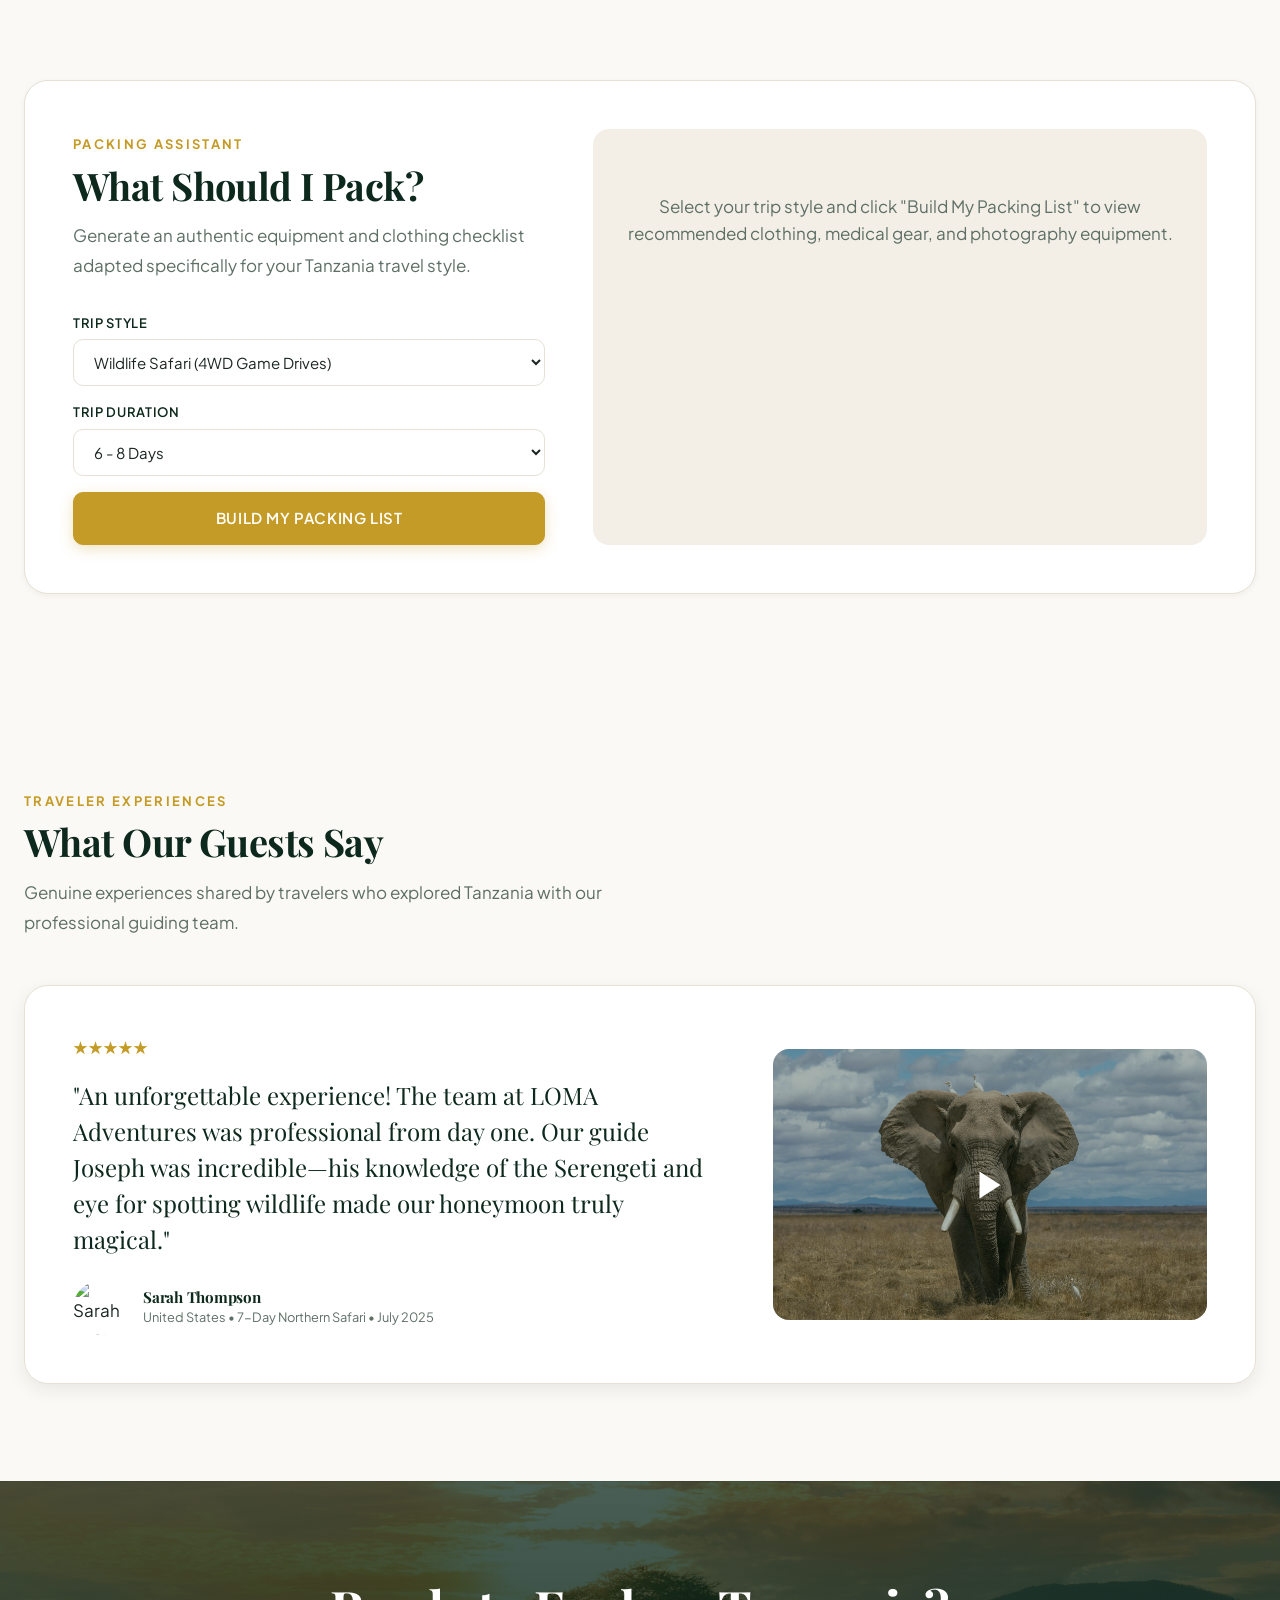
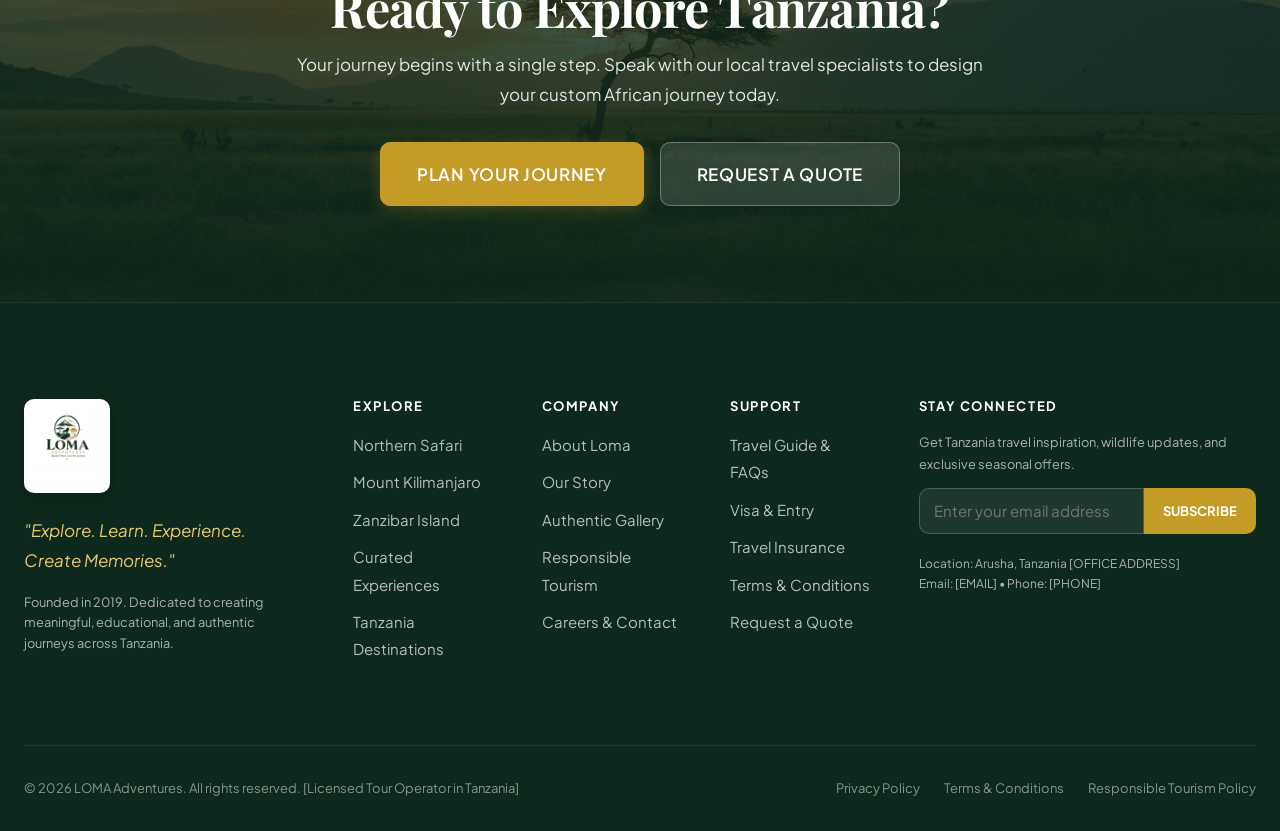
==== commit abed6933: "kili-top 3" ====
--- a/index.html
+++ b/index.html
@@ -641,7 +641,7 @@
           <article class="wooden-frame-wrapper reveal-fade delay-1">
             <div class="wooden-frame-inner">
               <div class="wooden-frame-artwork">
-                <img src="assets/images/zanzibar3.jpg" alt="Kilimanjaro Summit Trek" loading="lazy">
+                <img src="assets/images/kili-top.jpg" alt="Kilimanjaro Summit Trek" loading="lazy">
               </div>
               <div class="wooden-frame-caption">
                 <span class="wooden-frame-category">Gallery Plate II</span>
@@ -723,7 +723,7 @@
 
           <!-- Kilimanjaro -->
           <a href="pages/kilimanjaro.html" class="destination-card reveal-fade delay-2">
-            <img src="assets/images/kilimanjaro.jpg" alt="Mount Kilimanjaro Summit" loading="lazy">
+            <img src="assets/images/kili-top.jpg" alt="Mount Kilimanjaro Summit" loading="lazy">
             <div class="destination-card-overlay">
               <h3 class="destination-card-title">Kilimanjaro</h3>
               <p class="destination-card-desc">Reach Your Summit on Africa's Roof</p>
@@ -808,7 +808,7 @@
           <!-- Kadi 2: 6-Day Classic Safari -->
           <article class="tour-card reveal-fade delay-1">
             <div class="tour-card-image">
-              <img src="assets/images/serengeti1.jpg" alt="6-Day Classic Safari" loading="lazy">
+              <img src="assets/images/kili-top.jpg" alt="6-Day Classic Safari" loading="lazy">
               <div class="tour-card-actions">
                 <button type="button" class="btn-card-action btn-action-save" data-tour-id="tour-6-classic" data-tour-title="6-Day Classic Safari" aria-label="Save this trip">
                   <svg width="18" height="18" viewBox="0 0 24 24" fill="none" stroke="currentColor" stroke-width="2">
@@ -880,7 +880,7 @@
           <!-- Kadi 4: Kilimanjaro Machame Climb -->
           <article class="tour-card reveal-fade delay-3">
             <div class="tour-card-image">
-              <img src="assets/images/kilimanjaro.jpg" alt="Kilimanjaro Climb Machame Route" loading="lazy">
+              <img src="assets/images/kilimanjaro-summit.jpg" alt="Kilimanjaro Climb Machame Route" loading="lazy">
               <div class="tour-card-actions">
                 <button type="button" class="btn-card-action btn-action-save" data-tour-id="tour-kili-machame" data-tour-title="Kilimanjaro Machame Climb" aria-label="Save this trip">
                   <svg width="18" height="18" viewBox="0 0 24 24" fill="none" stroke="currentColor" stroke-width="2">
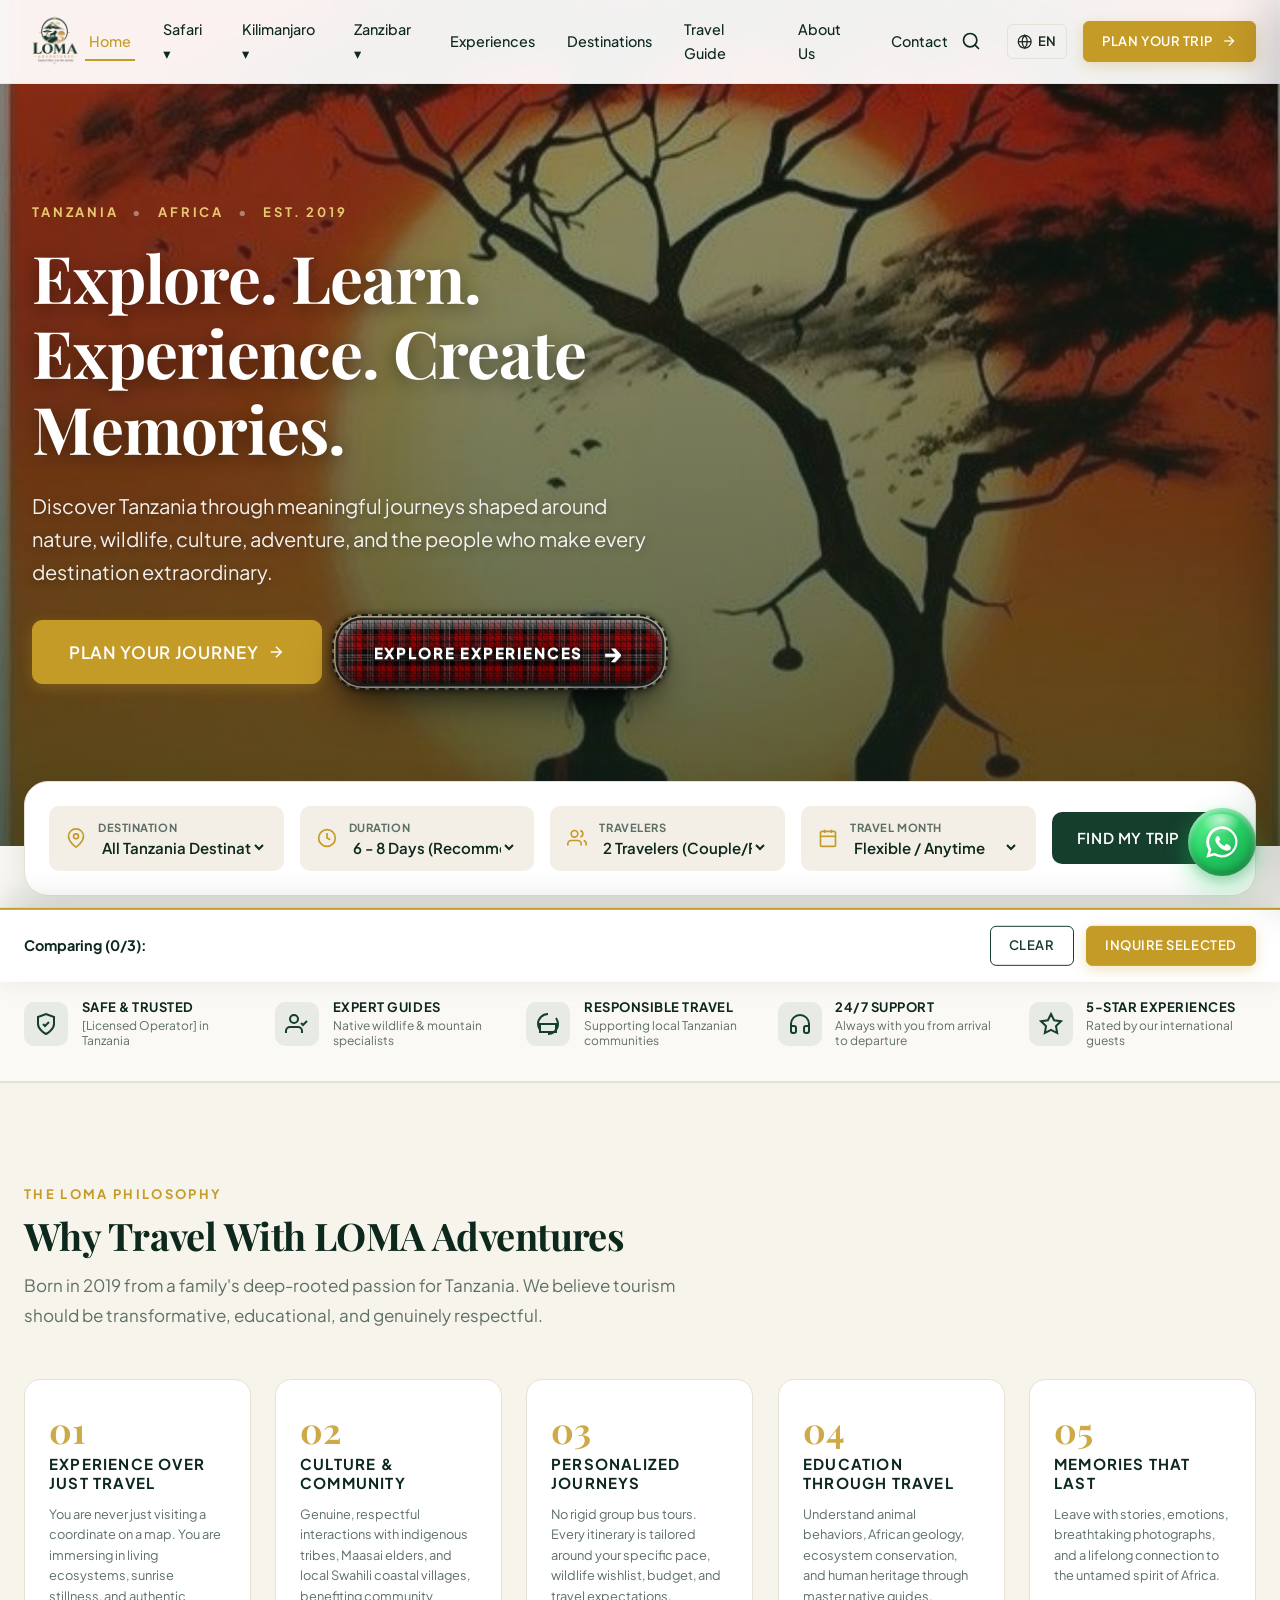
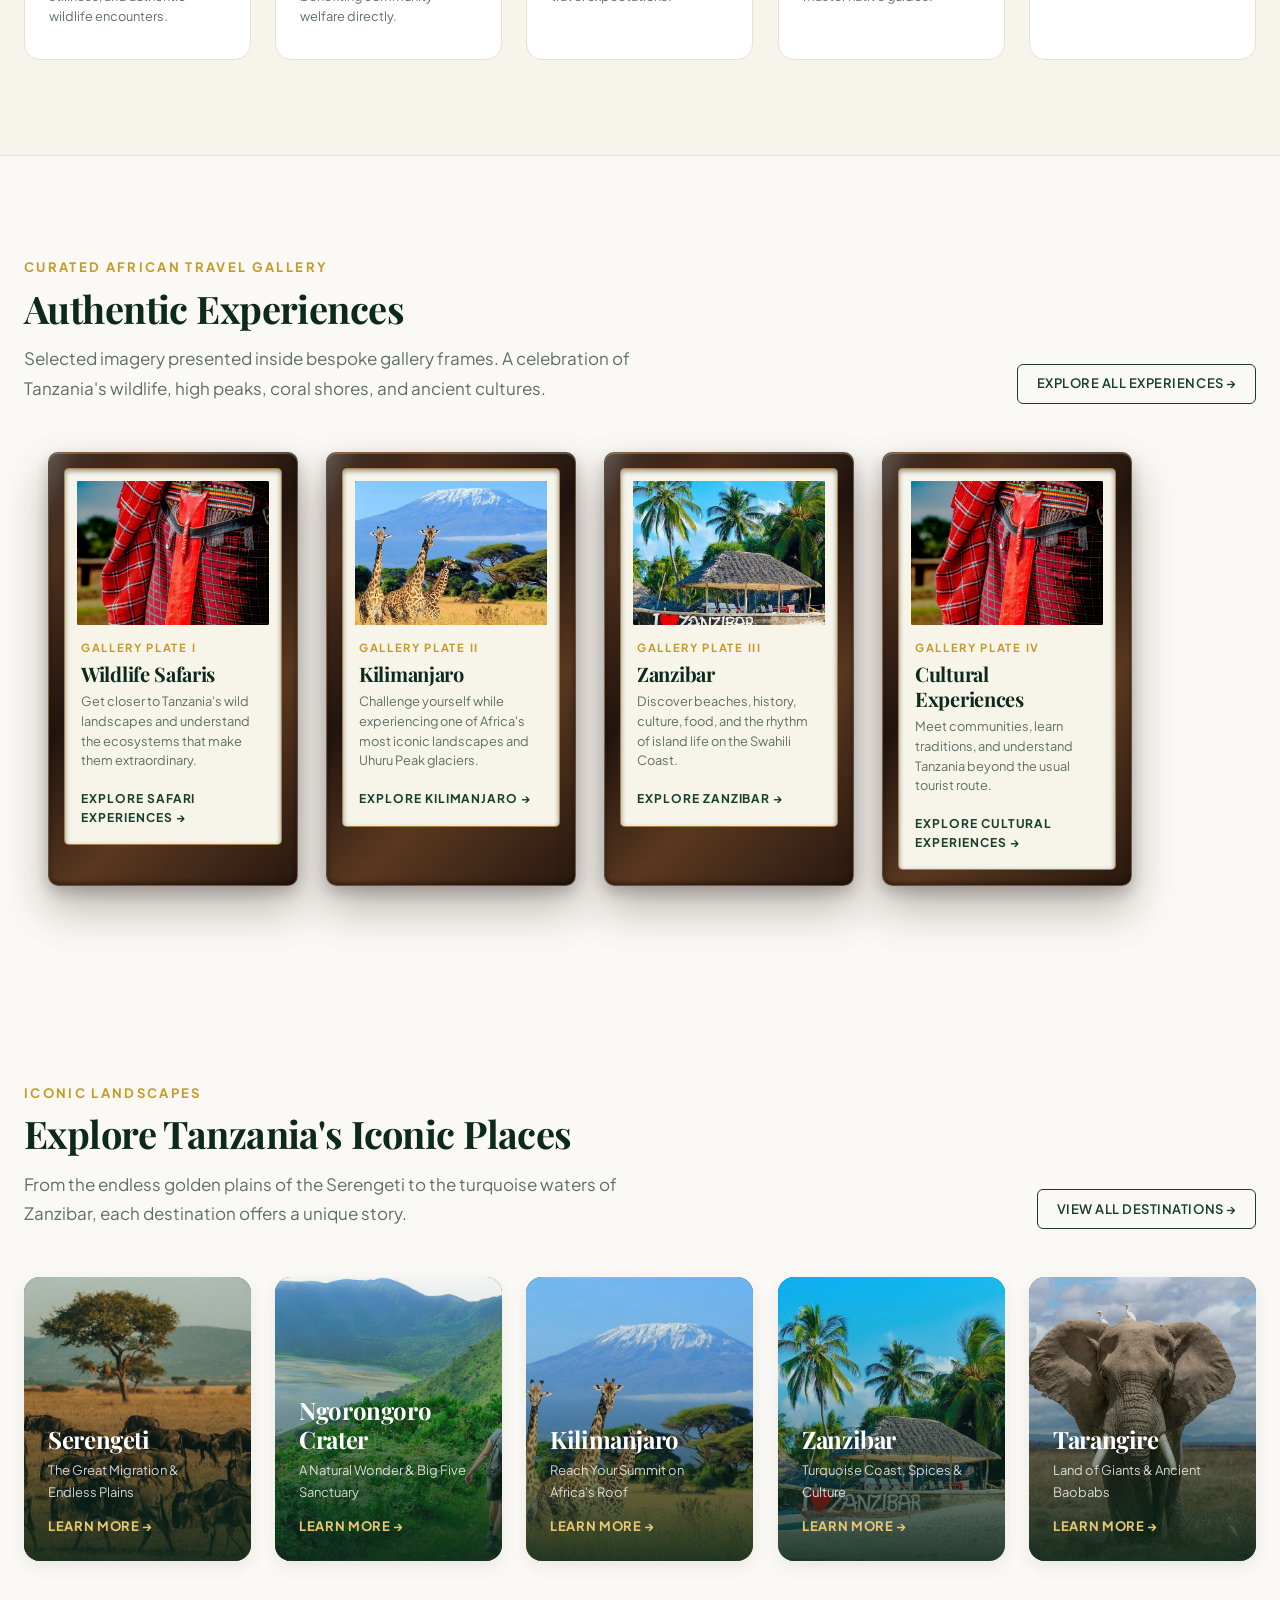
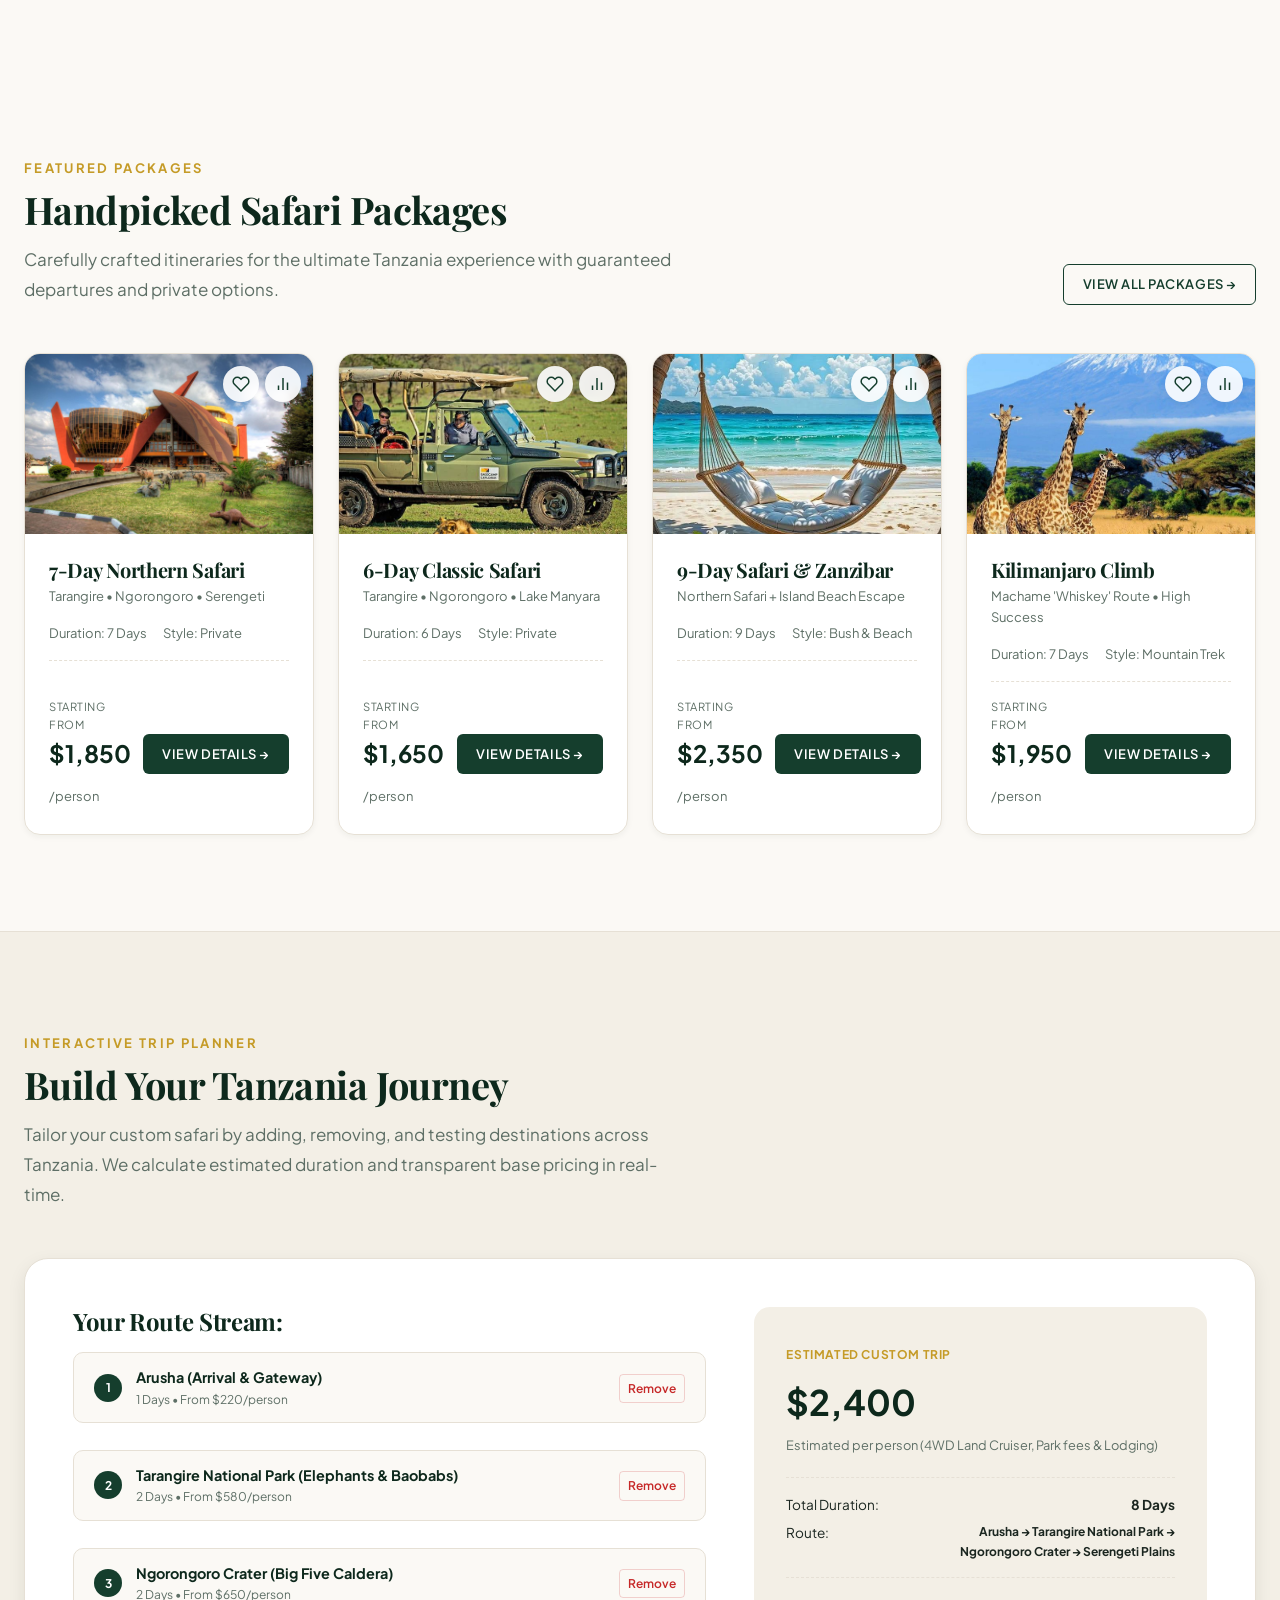
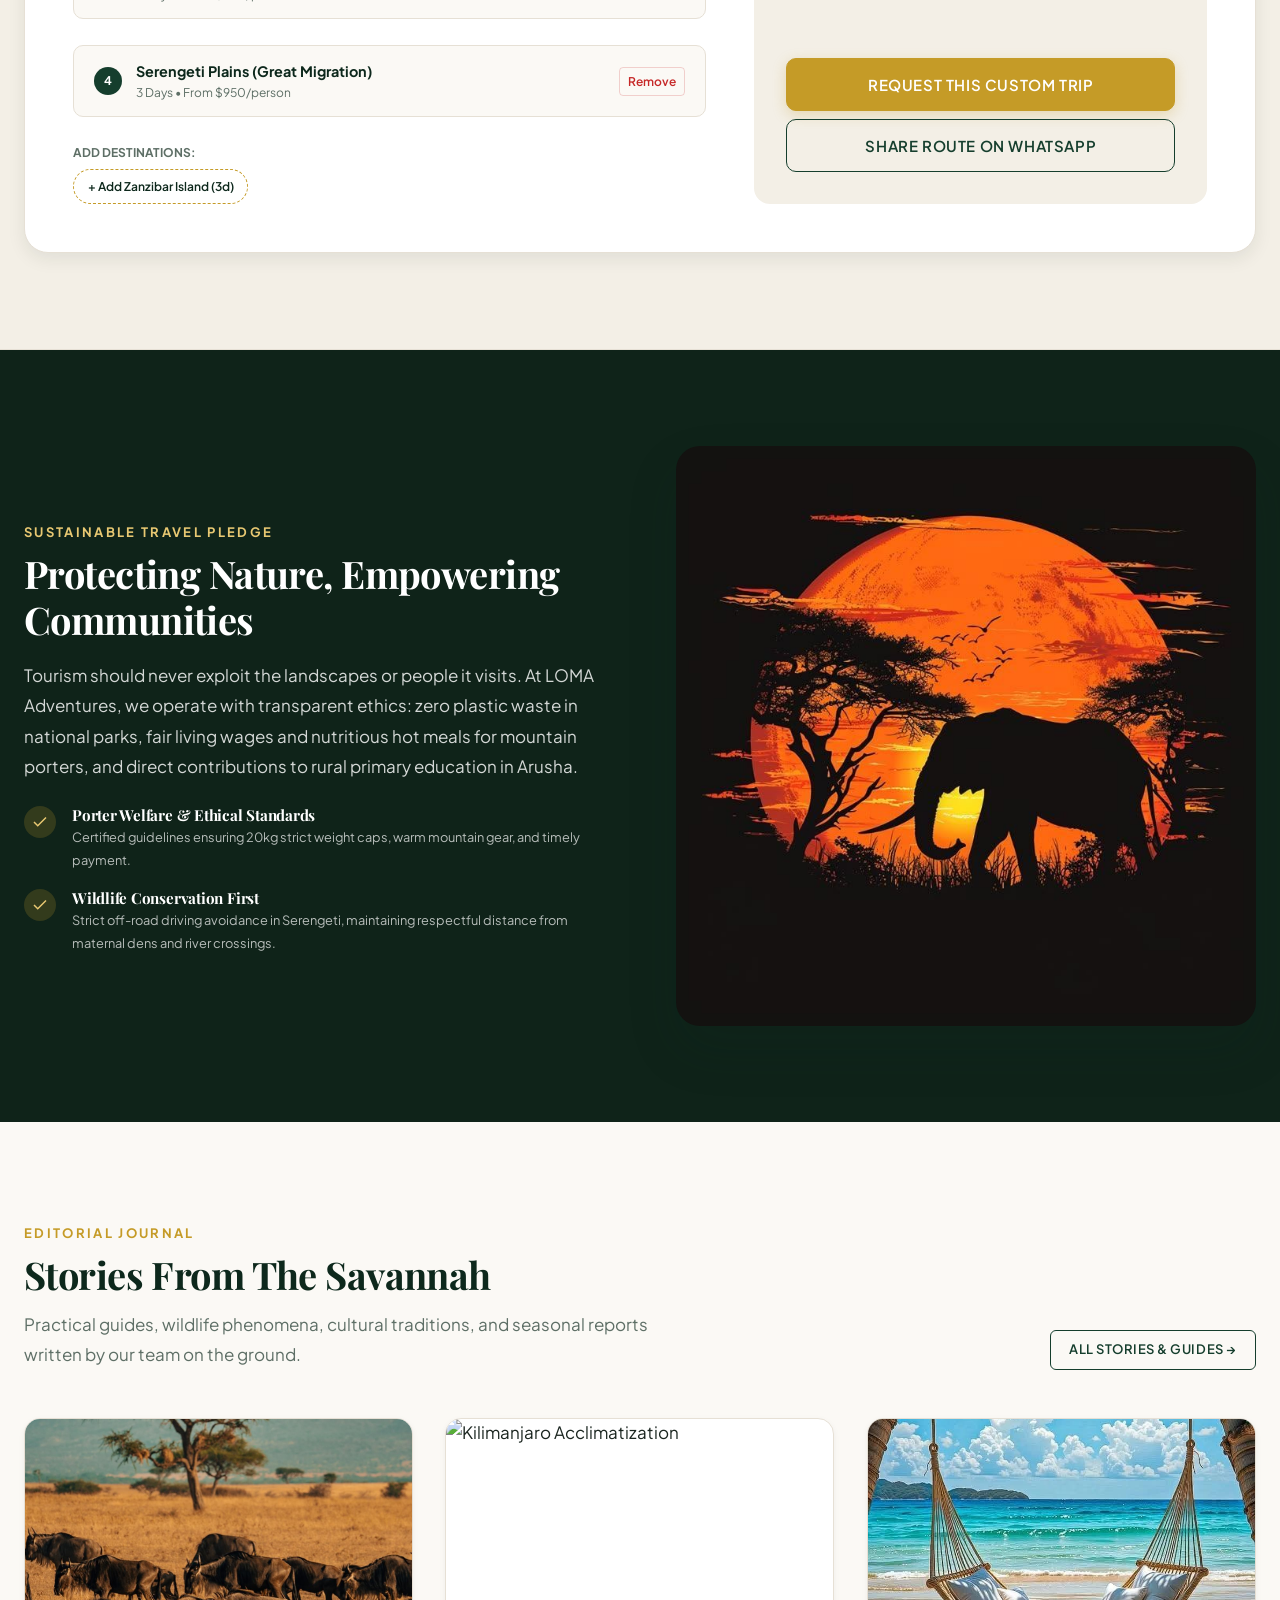
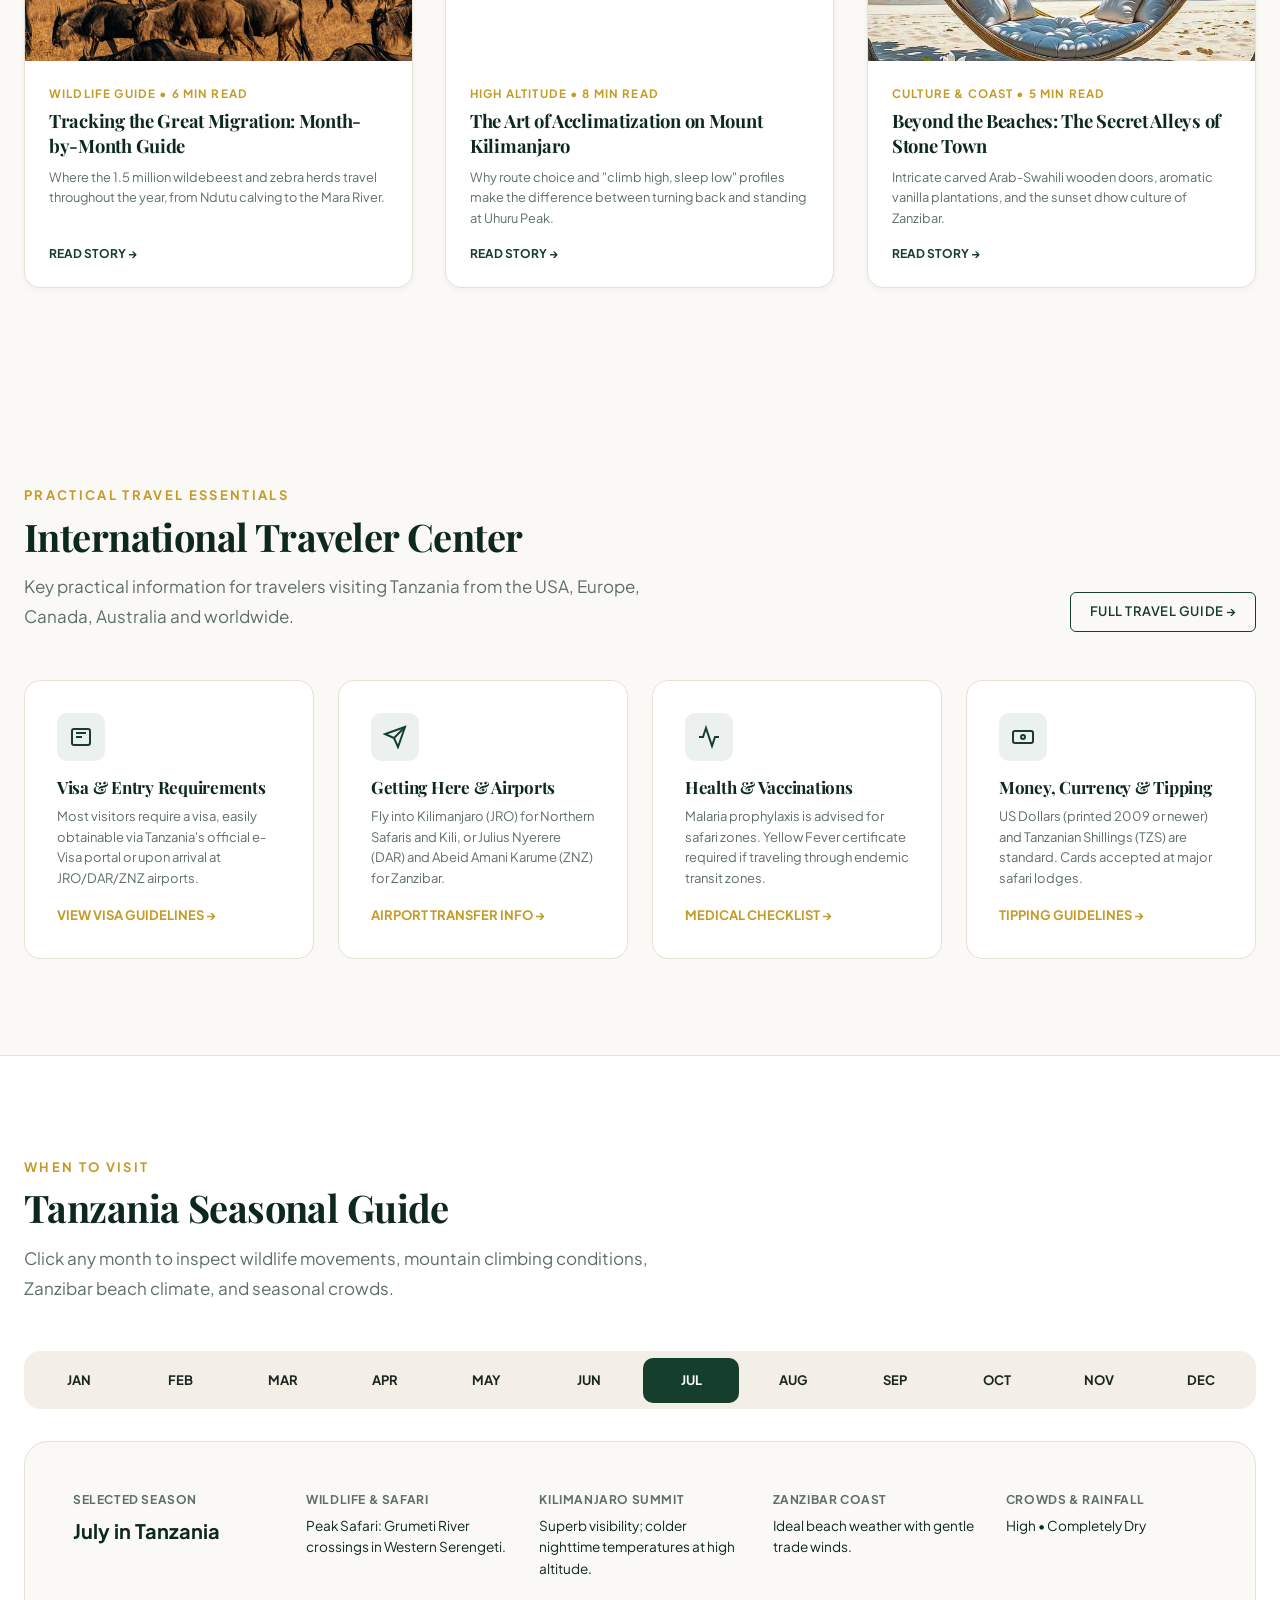
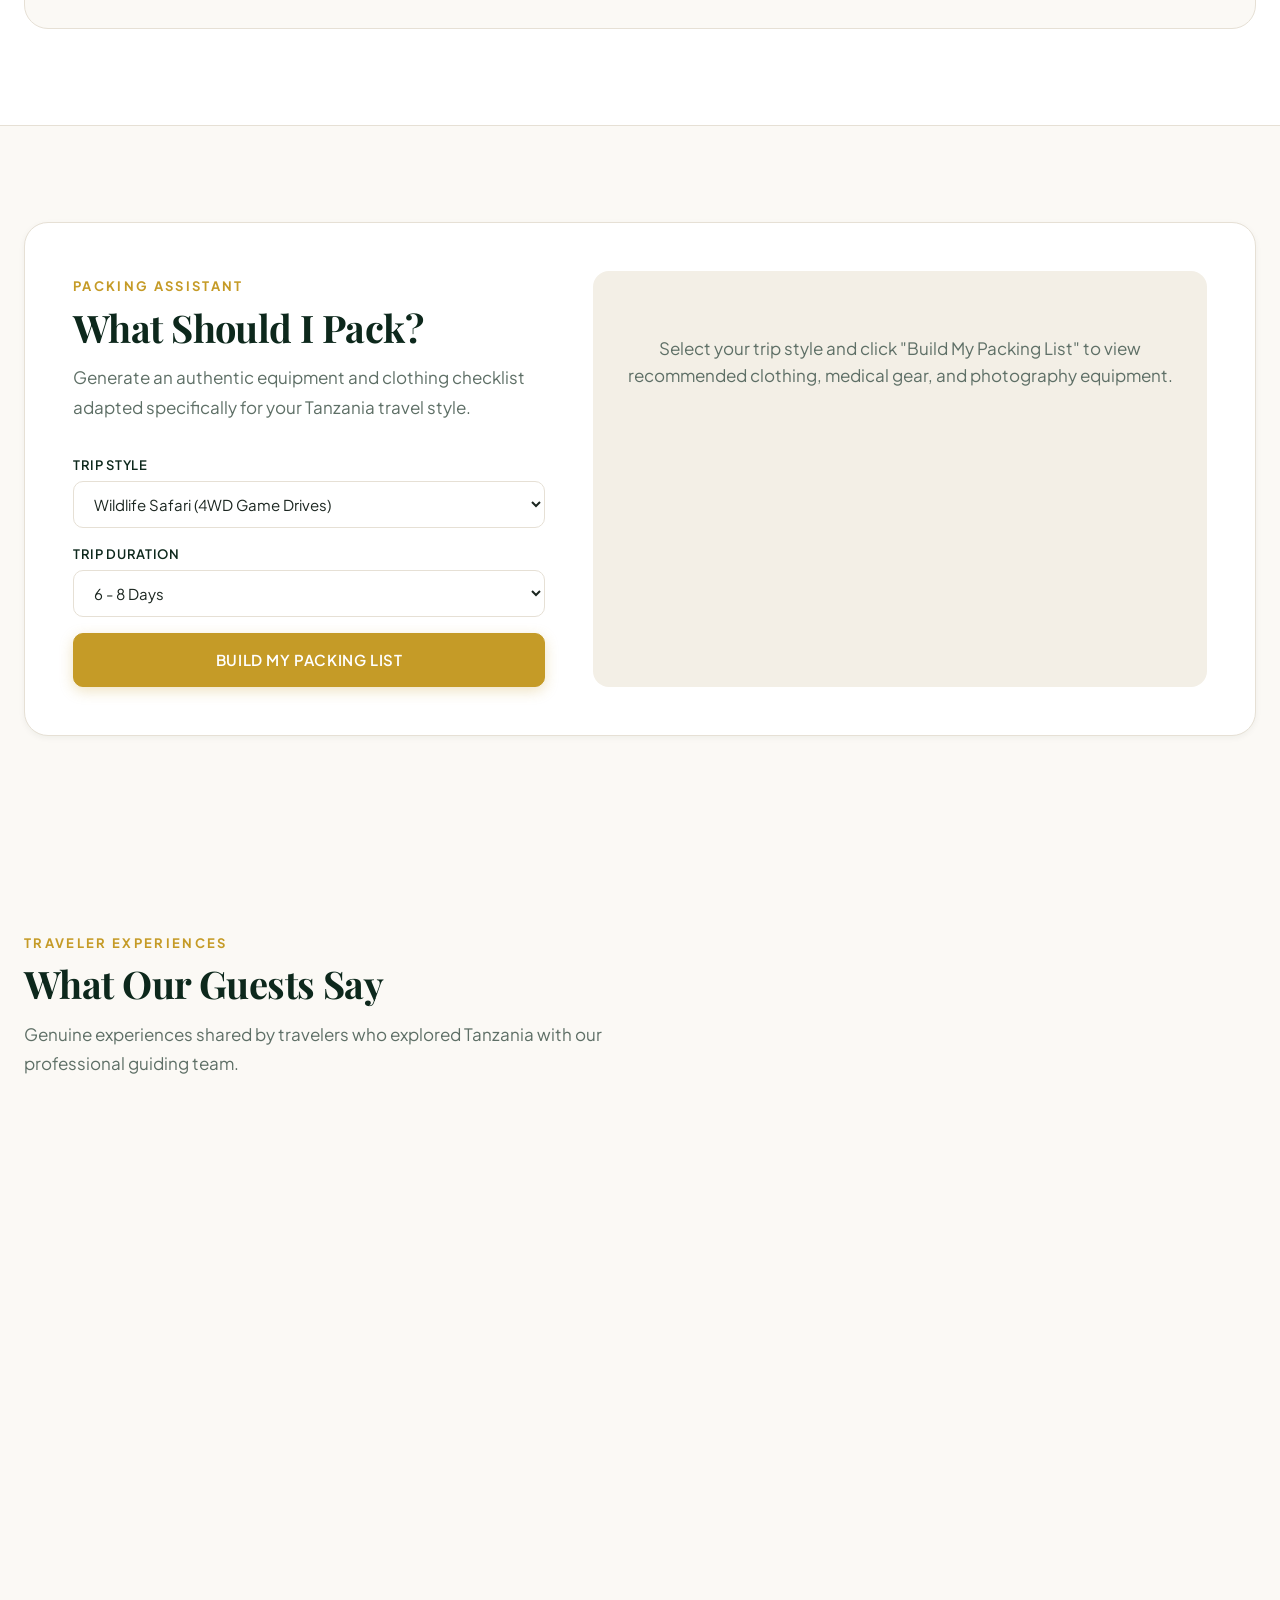
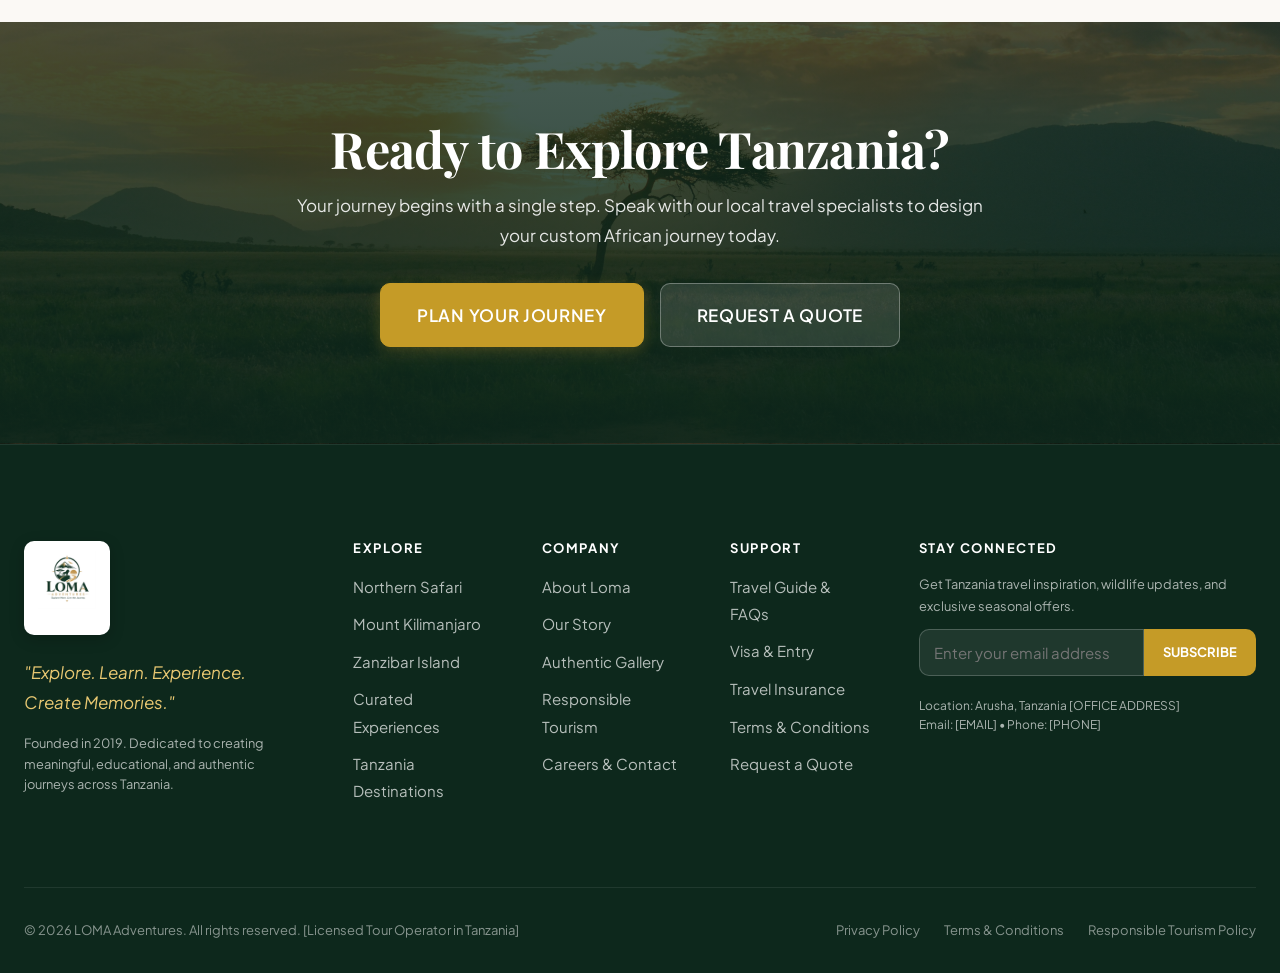
==== commit e364c3b2: "zanzibar page fixing" ====
--- a/index.html
+++ b/index.html
@@ -703,7 +703,7 @@
         <div class="destinations-grid">
           <!-- Serengeti -->
           <a href="pages/destinations.html#serengeti" class="destination-card reveal-fade">
-            <img src="assets/images/serengeti-lions.jpg" alt="Serengeti National Park Lions" loading="lazy">
+            <img src="assets/images/zero-brains.jpg" alt="Serengeti National Park Lions" loading="lazy">
             <div class="destination-card-overlay">
               <h3 class="destination-card-title">Serengeti</h3>
               <p class="destination-card-desc">The Great Migration & Endless Plains</p>
@@ -808,7 +808,7 @@
           <!-- Kadi 2: 6-Day Classic Safari -->
           <article class="tour-card reveal-fade delay-1">
             <div class="tour-card-image">
-              <img src="assets/images/kili-top.jpg" alt="6-Day Classic Safari" loading="lazy">
+              <img src="assets/images/serengeti2.jpg" alt="6-Day Classic Safari" loading="lazy">
               <div class="tour-card-actions">
                 <button type="button" class="btn-card-action btn-action-save" data-tour-id="tour-6-classic" data-tour-title="6-Day Classic Safari" aria-label="Save this trip">
                   <svg width="18" height="18" viewBox="0 0 24 24" fill="none" stroke="currentColor" stroke-width="2">
@@ -880,7 +880,7 @@
           <!-- Kadi 4: Kilimanjaro Machame Climb -->
           <article class="tour-card reveal-fade delay-3">
             <div class="tour-card-image">
-              <img src="assets/images/kilimanjaro-summit.jpg" alt="Kilimanjaro Climb Machame Route" loading="lazy">
+              <img src="assets/images/kili-top.jpg" alt="Kilimanjaro Climb Machame Route" loading="lazy">
               <div class="tour-card-actions">
                 <button type="button" class="btn-card-action btn-action-save" data-tour-id="tour-kili-machame" data-tour-title="Kilimanjaro Machame Climb" aria-label="Save this trip">
                   <svg width="18" height="18" viewBox="0 0 24 24" fill="none" stroke="currentColor" stroke-width="2">
@@ -1009,7 +1009,7 @@
           </div>
 
           <div class="reveal-fade delay-1" style="border-radius: var(--radius-xl); overflow: hidden; box-shadow: var(--shadow-xl);">
-            <img src="assets/images/ngorongoro-crater.jpg" alt="Ngorongoro Conservation" style="width: 100%; height: 100%; object-fit: cover;">
+            <img src="assets/images/elephant art.jpg" alt="Ngorongoro Conservation" style="width: 100%; height: 100%; object-fit: cover;">
           </div>
         </div>
       </div>
@@ -1046,7 +1046,7 @@
           <!-- Makala 2 -->
           <article class="journal-card reveal-fade delay-1">
             <div class="journal-card-image">
-              <img src="assets/images/kilimanjaro-summit.jpg" alt="Kilimanjaro Acclimatization" loading="lazy">
+              <img src="assets/images/kilimanjaro.jpg" alt="Kilimanjaro Acclimatization" loading="lazy">
             </div>
             <div class="journal-card-content">
               <span class="journal-card-meta">High Altitude • 8 min read</span>
--- a/css/sections.css
+++ b/css/sections.css
@@ -201,7 +201,7 @@
   background-color: #122119;
   background-image: 
     linear-gradient(180deg, rgba(13, 40, 28, 0.42) 0%, rgba(13, 40, 28, 0.68) 100%),
-    url('../assets/images/hero-kilimanjaro.jpg');
+    url('../assets/images/african-home.jpg');
   background-size: cover;
   background-position: center 32%;
   background-repeat: no-repeat;
@@ -1190,7 +1190,346 @@
   margin-right: auto;
 }
 
+/* =========================================================
+   ZANZIBAR HERO — BACKGROUND + CLAY/GLASS BOX
+   ========================================================= */
+
+.zanzibar-clay-hero {
+  position: relative;
+  width: 100%;
+  min-height: 760px;
+
+  display: flex;
+  align-items: center;
+
+  overflow: hidden;
+  isolation: isolate;
+
+  /* Fallback if image fails */
+  background: #123c35;
+}
+
+/* Zanzibar background image */
+.zanzibar-clay-hero::before {
+  content: "";
+  position: absolute;
+  inset: 0;
+
+  background-image: url("/asset/image/zanzibar1.jpg");
+  background-size: cover;
+  background-position: center center;
+  background-repeat: no-repeat;
+
+  transform: scale(1.02);
+
+  z-index: -3;
+}
+
+/* Dark cinematic overlay */
+.zanzibar-clay-hero::after {
+  content: "";
+  position: absolute;
+  inset: 0;
+
+  background:
+    linear-gradient(
+      90deg,
+      rgba(5, 30, 25, 0.68) 0%,
+      rgba(5, 30, 25, 0.42) 42%,
+      rgba(5, 30, 25, 0.20) 100%
+    ),
+    linear-gradient(
+      180deg,
+      rgba(0, 0, 0, 0.18) 0%,
+      rgba(0, 0, 0, 0.08) 45%,
+      rgba(0, 0, 0, 0.42) 100%
+    );
+
+  pointer-events: none;
+  z-index: -2;
+}
+
+
+/* =========================================================
+   HERO CONTAINER
+   ========================================================= */
+
+.zanzibar-clay-hero .container {
+  position: relative;
+  z-index: 2;
+
+  width: 100%;
+  min-height: 760px;
+
+  display: flex;
+  align-items: center;
+  justify-content: flex-start;
+
+  box-sizing: border-box;
+
+  padding-top: 90px;
+  padding-bottom: 90px;
+}
+
+
+/* =========================================================
+   CLAY + GLASS CONTENT BOX
+   ========================================================= */
+
+.clay-glass-island-box {
+  position: relative;
+
+  width: min(820px, calc(100% - 2rem));
+
+  padding: clamp(32px, 5vw, 68px);
+
+  margin-left: 0;
+  margin-right: auto;
+
+  box-sizing: border-box;
+
+  text-align: left;
+  color: #ffffff;
+
+  border-radius: 34px;
+
+  /* Glassmorphism */
+  background:
+    linear-gradient(
+      135deg,
+      rgba(255, 255, 255, 0.22),
+      rgba(255, 255, 255, 0.08)
+    );
+
+  border: 1px solid rgba(255, 255, 255, 0.30);
+
+  backdrop-filter: blur(18px) saturate(135%);
+  -webkit-backdrop-filter: blur(18px) saturate(135%);
+
+  /* Clay-like depth */
+  box-shadow:
+    0 35px 80px rgba(0, 0, 0, 0.32),
+    0 15px 35px rgba(0, 0, 0, 0.20),
+    inset 0 1px 2px rgba(255, 255, 255, 0.45),
+    inset 0 -15px 30px rgba(0, 0, 0, 0.10);
+
+  overflow: hidden;
+}
+
+
+/* Soft light reflection inside glass */
+.clay-glass-island-box::before {
+  content: "";
+
+  position: absolute;
+  top: -35%;
+  left: -10%;
+
+  width: 75%;
+  height: 75%;
+
+  background:
+    radial-gradient(
+      circle,
+      rgba(255, 255, 255, 0.25) 0%,
+      rgba(255, 255, 255, 0.08) 35%,
+      transparent 70%
+    );
+
+  pointer-events: none;
+}
+
+
+/* Make content stay above glass reflection */
+.clay-glass-island-box > * {
+  position: relative;
+  z-index: 2;
+}
+
+
+/* =========================================================
+   BADGE
+   ========================================================= */
+
+.clay-glass-island-box .clay-glass-tag {
+  display: inline-flex;
+
+  align-items: center;
+  gap: 9px;
+
+  margin-left: 0;
+  margin-bottom: 24px;
+
+  padding: 10px 16px;
+
+  color: #fff;
+
+  background: rgba(255, 255, 255, 0.13);
+
+  border: 1px solid rgba(255, 255, 255, 0.25);
+
+  border-radius: 999px;
+
+  backdrop-filter: blur(12px);
+  -webkit-backdrop-filter: blur(12px);
+
+  box-shadow:
+    inset 0 1px 1px rgba(255, 255, 255, 0.25),
+    0 8px 20px rgba(0, 0, 0, 0.12);
+
+  font-size: 0.88rem;
+  font-weight: 600;
+  letter-spacing: 0.02em;
+}
+
+
+/* =========================================================
+   HEADING
+   ========================================================= */
+
+.clay-glass-island-box h1 {
+  max-width: 760px;
+
+  margin: 0 0 22px;
+
+  color: #ffffff;
+
+  font-size: clamp(2.4rem, 5vw, 5rem);
+  line-height: 0.98;
+
+  letter-spacing: -0.035em;
+
+  text-shadow:
+    0 4px 18px rgba(0, 0, 0, 0.28);
+}
+
+
+/* =========================================================
+   DESCRIPTION
+   ========================================================= */
+
+.clay-glass-island-box p {
+  max-width: 680px;
+
+  margin-left: 0;
+  margin-right: auto;
+  margin-bottom: 32px;
+
+  color: rgba(255, 255, 255, 0.90);
+
+  font-size: clamp(1rem, 1.3vw, 1.15rem);
+  line-height: 1.75;
+
+  text-shadow:
+    0 2px 10px rgba(0, 0, 0, 0.20);
+}
+
+
+/* =========================================================
+   BUTTON AREA
+   ========================================================= */
+
+.clay-glass-island-box div[style*="justify-content"] {
+  display: flex;
+
+  justify-content: flex-start !important;
+
+  align-items: center;
+
+  gap: 14px;
+
+  flex-wrap: wrap;
+}
+
+
+/* =========================================================
+   MOBILE
+   ========================================================= */
+
+@media (max-width: 768px) {
+
+  .zanzibar-clay-hero {
+    min-height: 680px;
+  }
+
+  .zanzibar-clay-hero .container {
+    min-height: 680px;
+
+    padding:
+      70px
+      20px;
+  }
+
+  .clay-glass-island-box {
+    width: 100%;
+
+    padding: 34px 24px;
+
+    border-radius: 26px;
+  }
+
+  .clay-glass-island-box h1 {
+    font-size: clamp(2.2rem, 10vw, 3.5rem);
+  }
+
+  .clay-glass-island-box p {
+    font-size: 1rem;
+    line-height: 1.65;
+  }
+}
+
+
+/* =========================================================
+   SMALL PHONES
+   ========================================================= */
+
+@media (max-width: 480px) {
+
+  .zanzibar-clay-hero {
+    min-height: 650px;
+  }
+
+  .zanzibar-clay-hero .container {
+    min-height: 650px;
+
+    padding:
+      55px
+      16px;
+  }
+
+  .clay-glass-island-box {
+    padding: 28px 20px;
+
+    border-radius: 22px;
+  }
+
+  .clay-glass-island-box .clay-glass-tag {
+    font-size: 0.78rem;
+
+    padding: 8px 12px;
+  }
+
+  .clay-glass-island-box h1 {
+    font-size: 2.15rem;
+  }
+
+  .clay-glass-island-box p {
+    margin-bottom: 26px;
+  }
+
+  .clay-glass-island-box div[style*="justify-content"] {
+    align-items: stretch;
+    flex-direction: column;
+  }
+
+  .clay-glass-island-box .btn {
+    width: 100%;
+    justify-content: center;
+  }
+}
+
 /* Kwenye ukurasa wa Zanzibar (Claymorphism Box) */
+
 .zanzibar-clay-hero .container {
   display: flex;
   justify-content: flex-start;
@@ -1214,18 +1553,4 @@
 
 .clay-glass-island-box div[style*="justify-content"] {
   justify-content: flex-start !important;
-}
-
-/* Kwenye ukurasa wa Tour Detail */
-.tour-hero .container {
-  display: flex;
-  justify-content: flex-start;
-  padding-left: clamp(1rem, 2.5vw, 3rem);
-}
-
-.tour-hero-content-right {
-  margin-left: 0;
-  margin-right: auto;
-  max-width: 800px;
-  text-align: left;
-}
+}
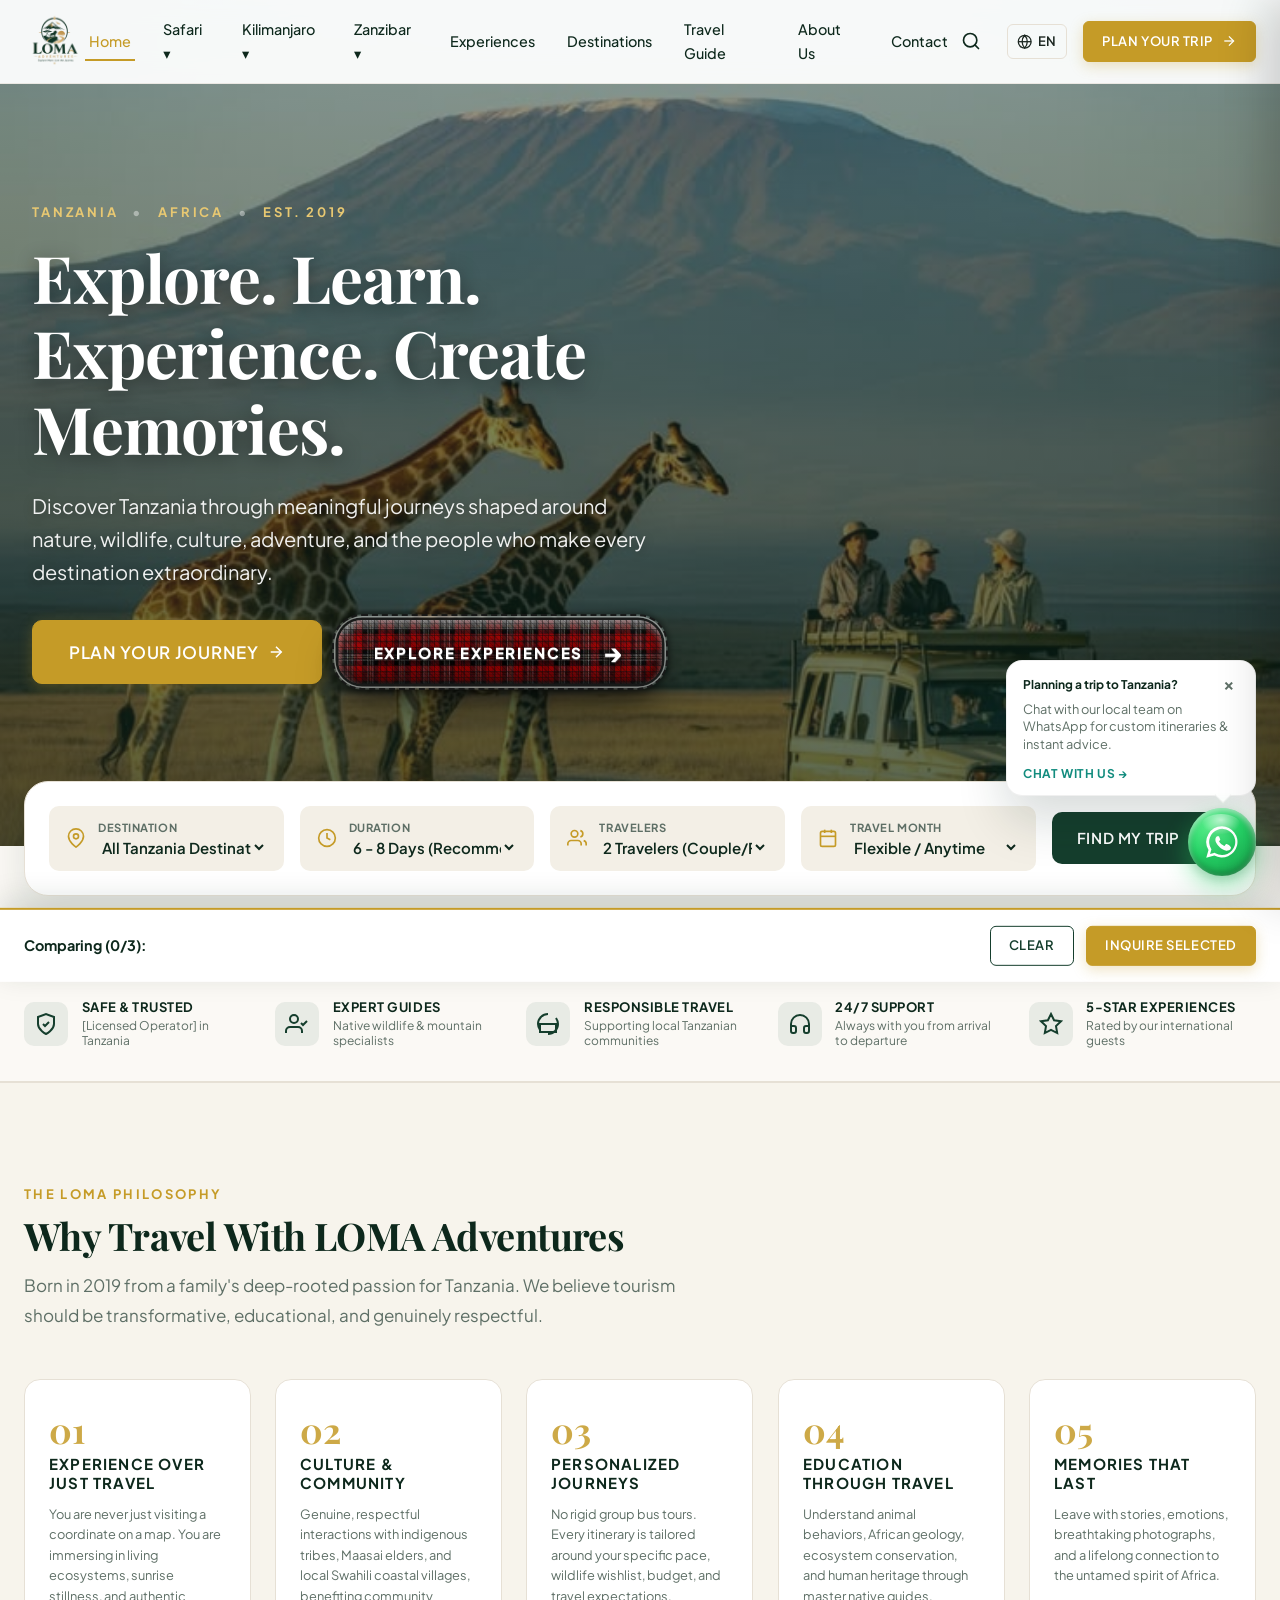
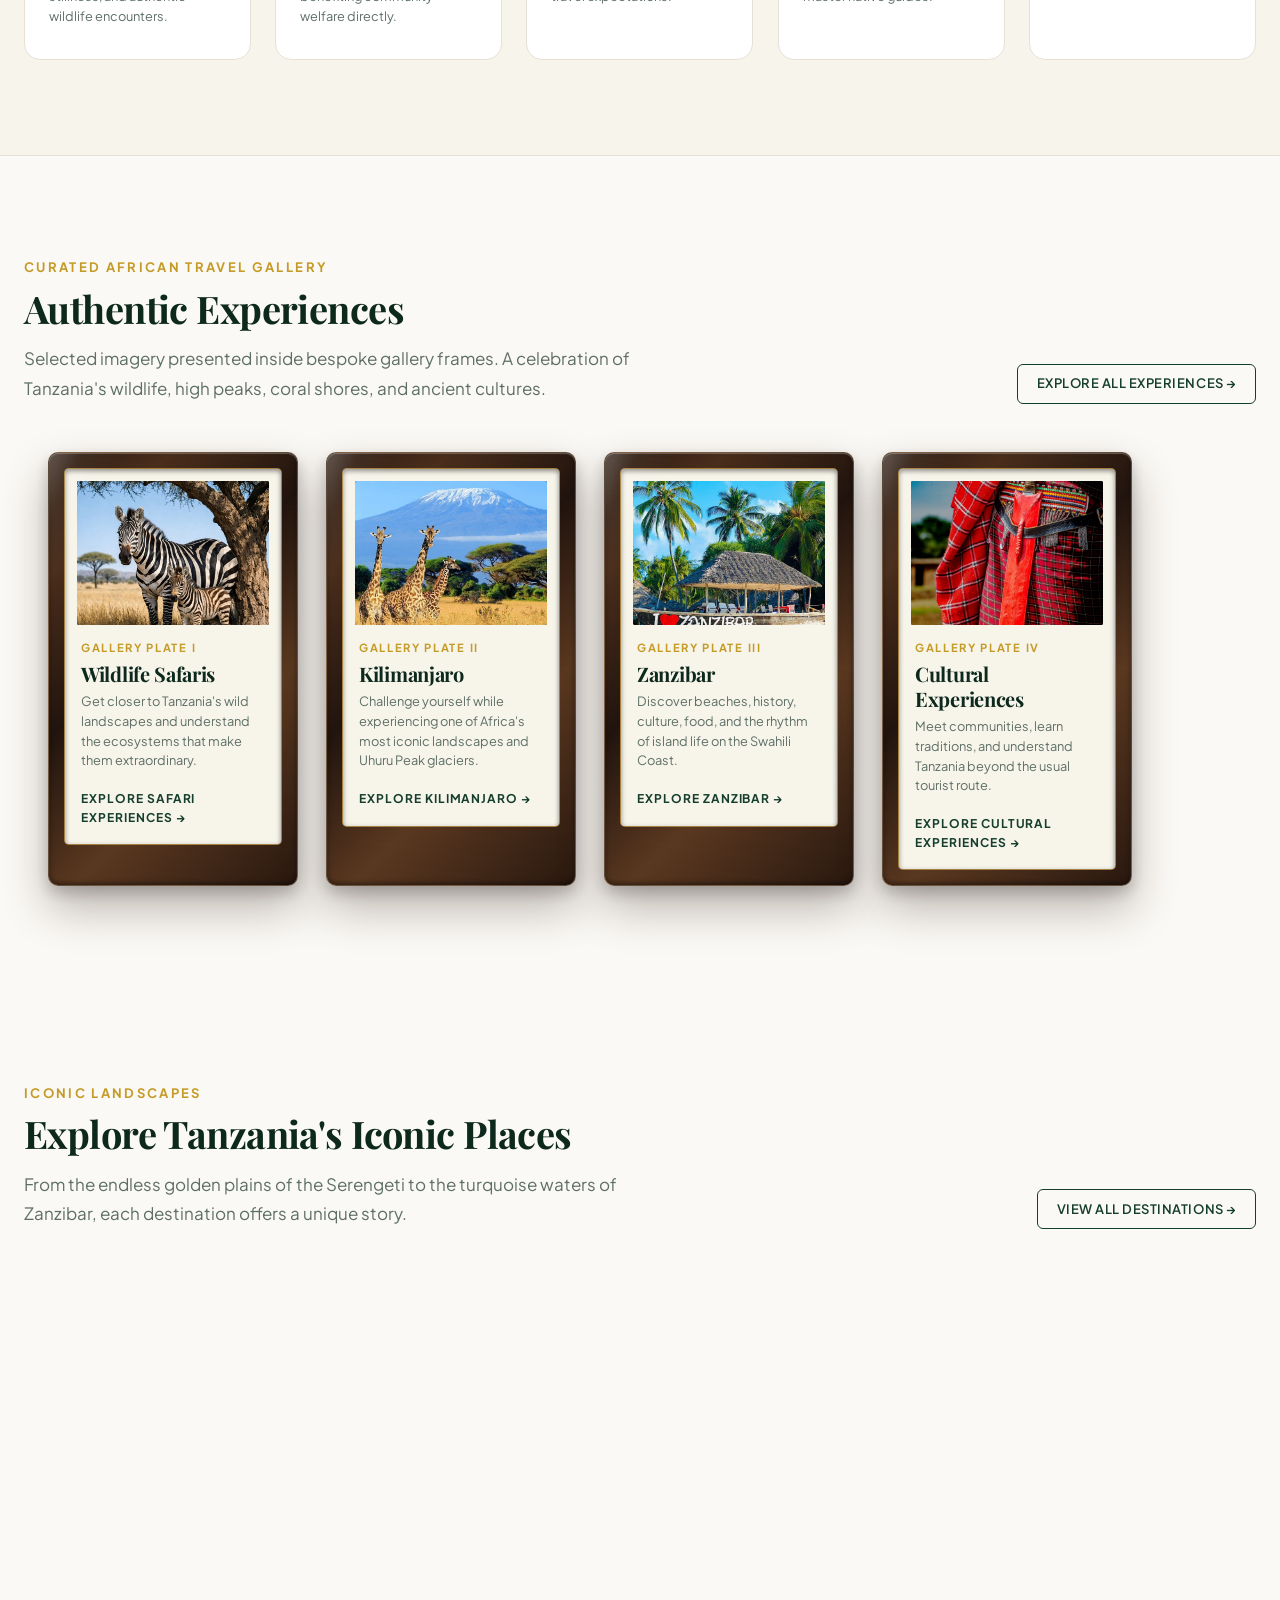
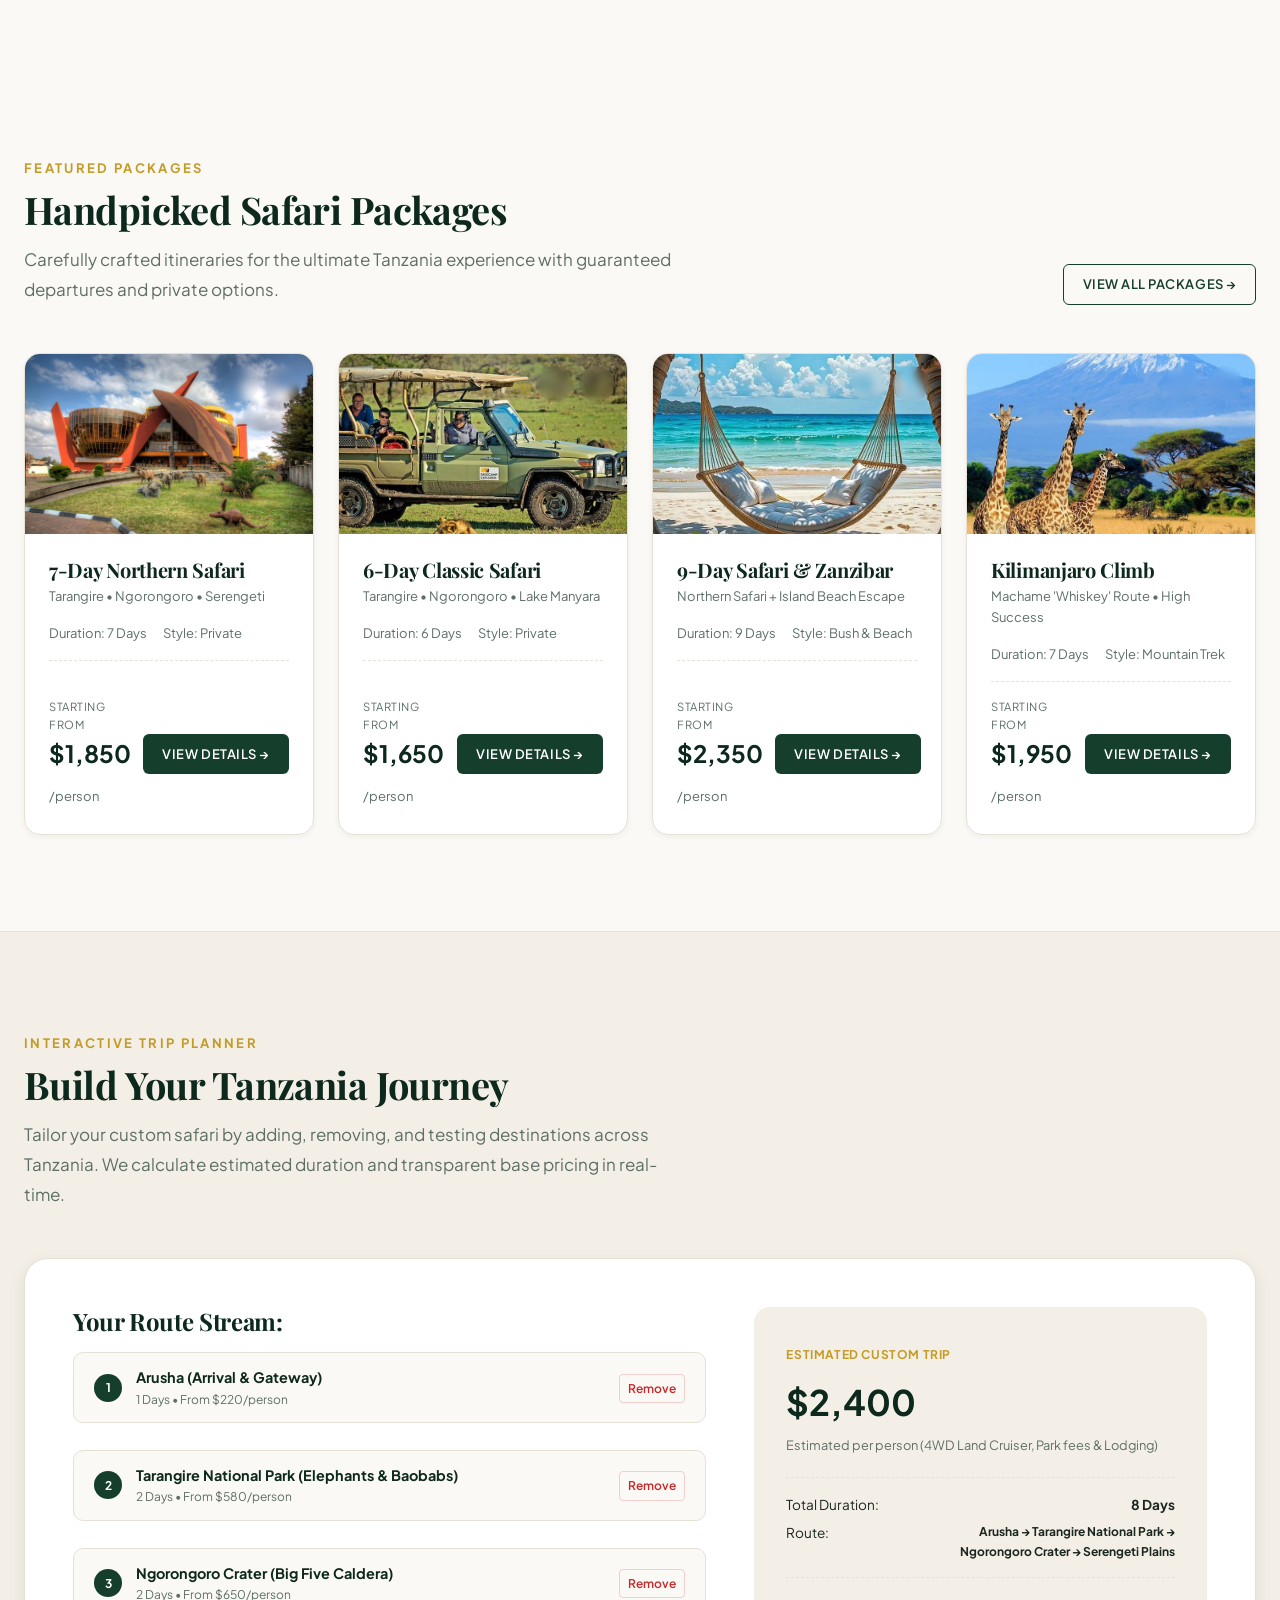
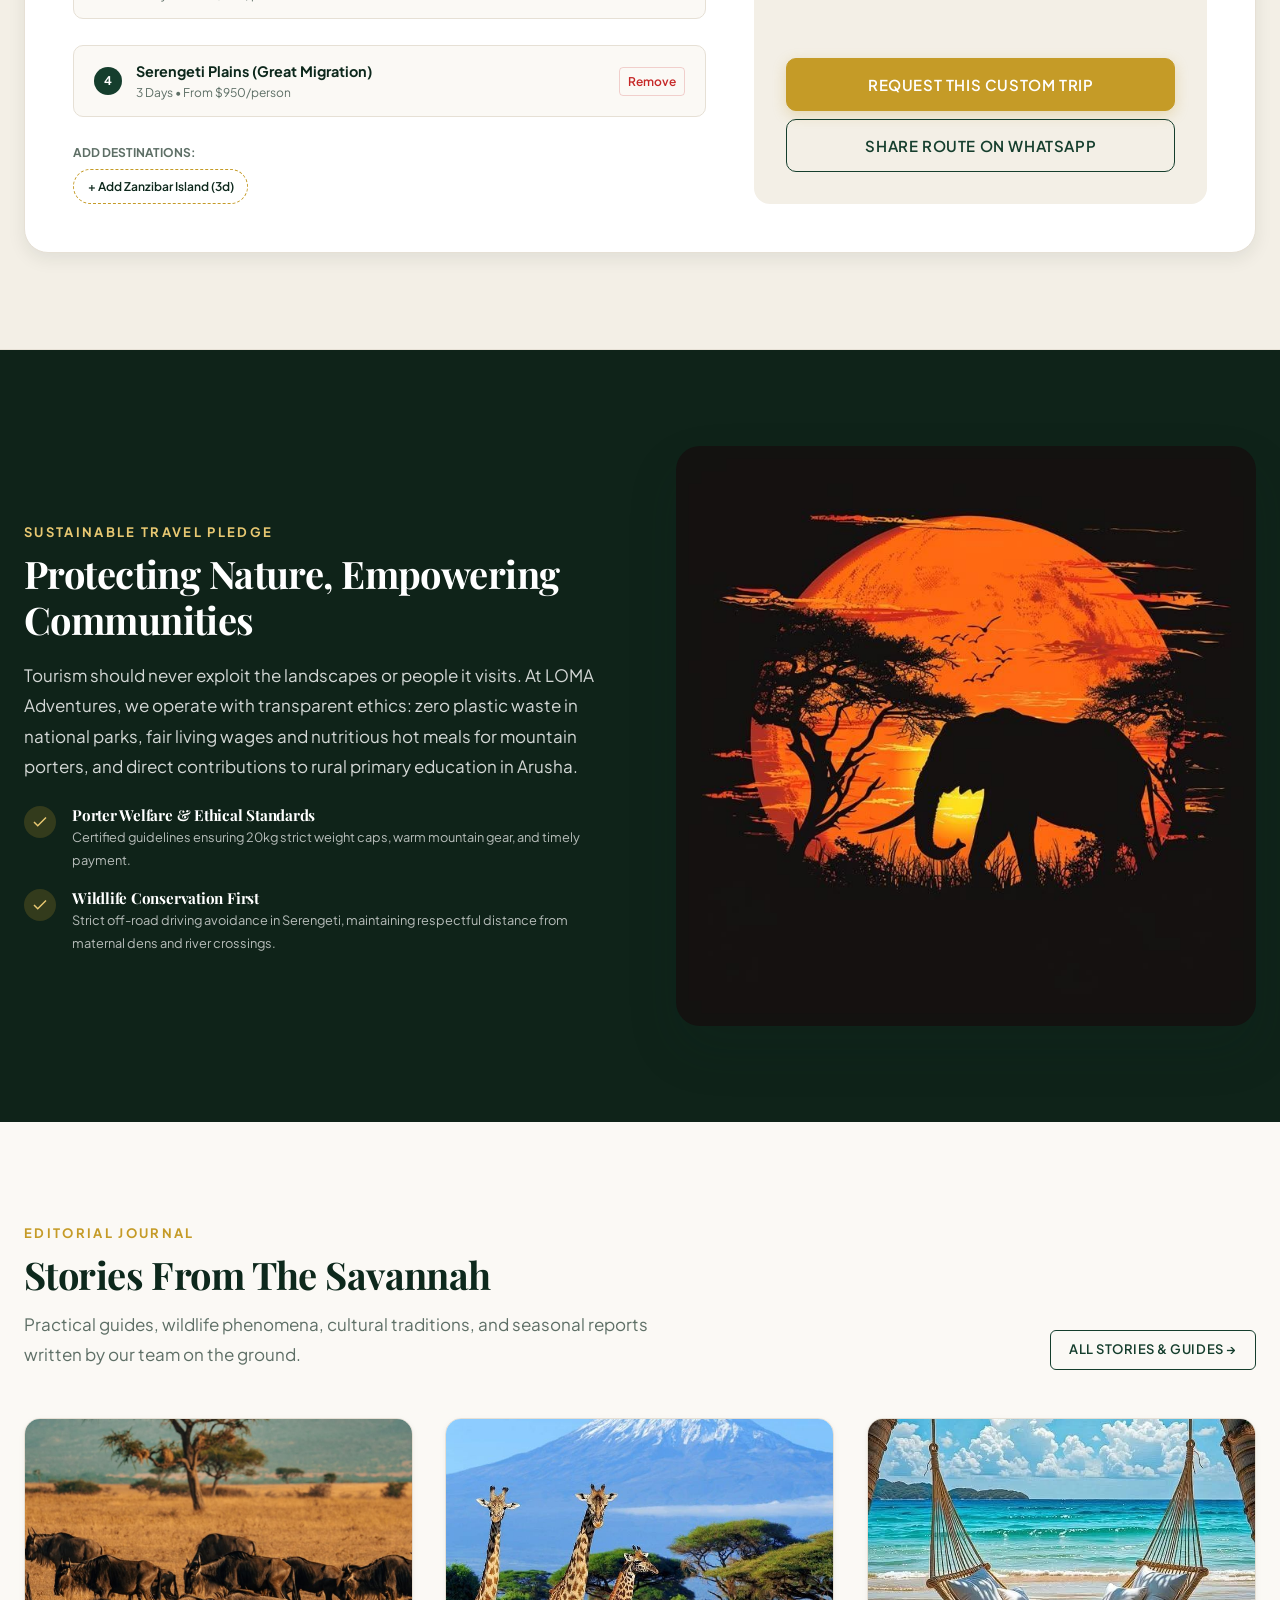
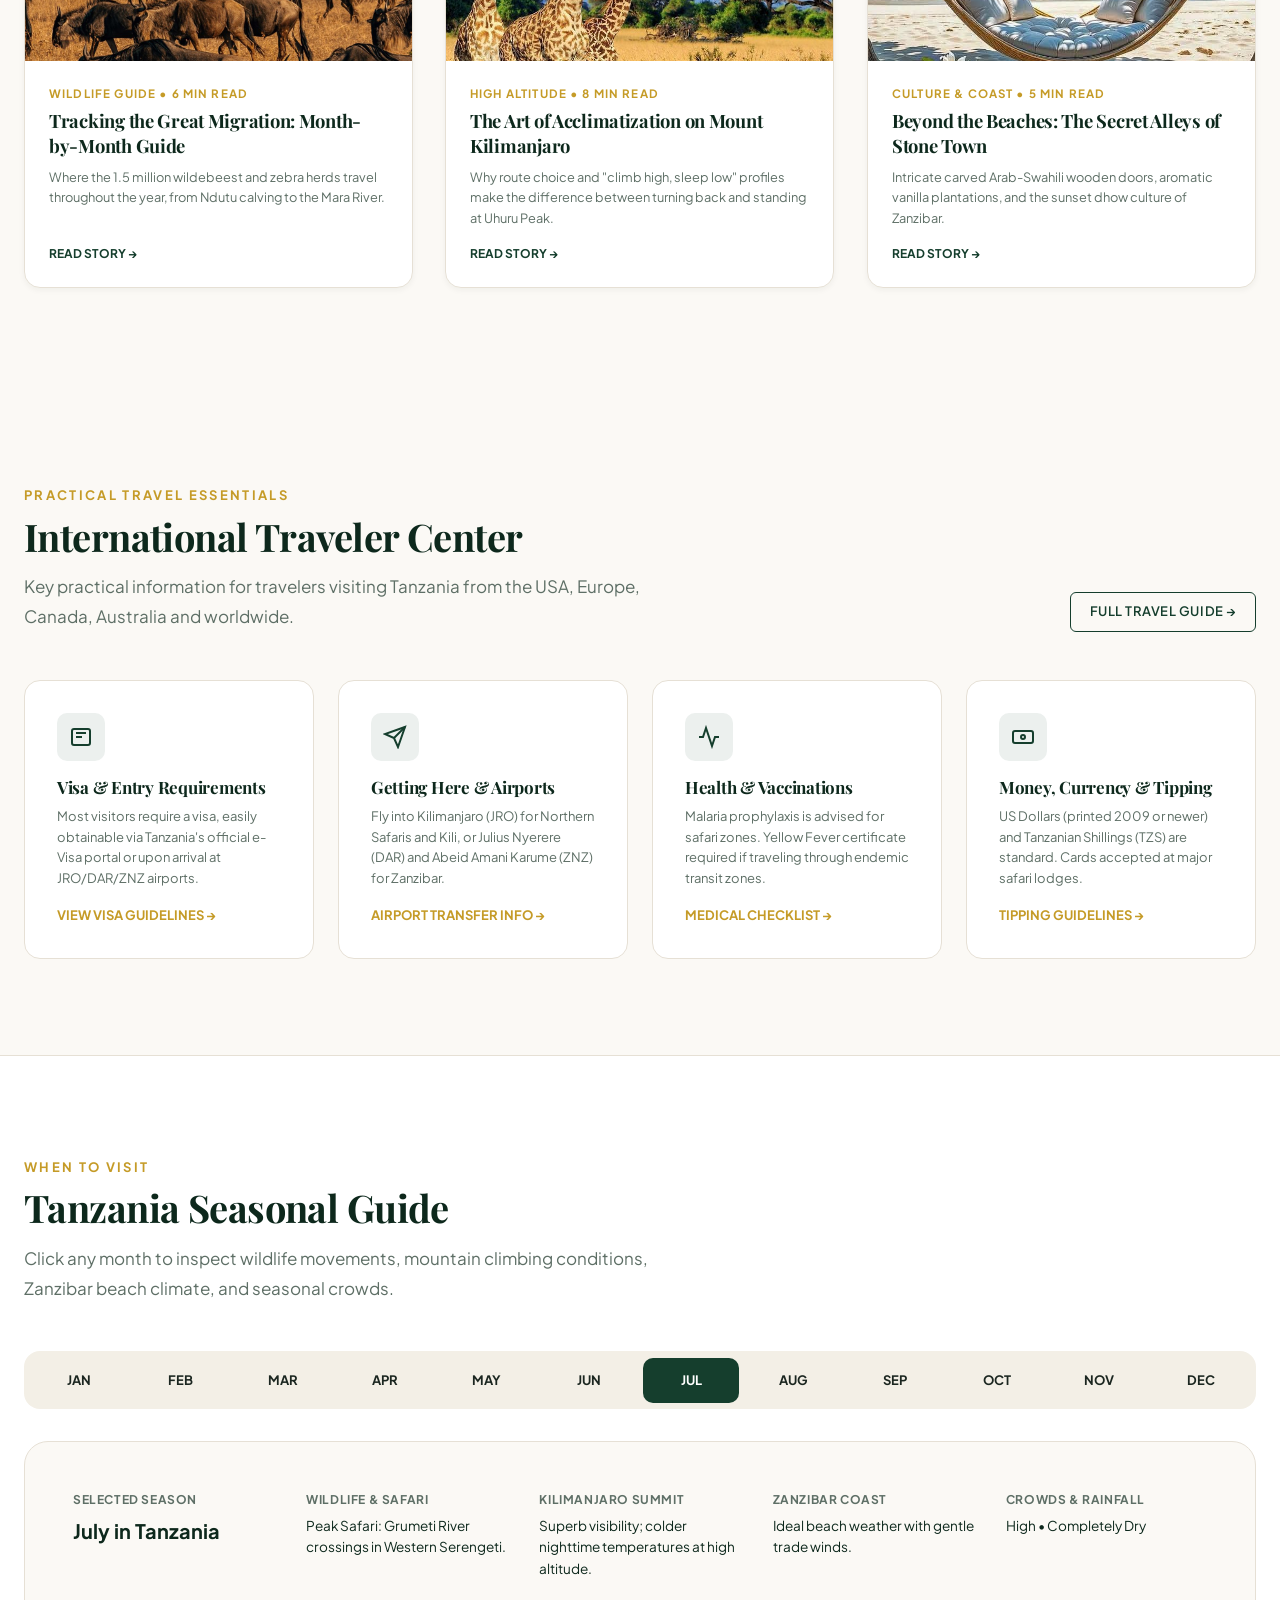
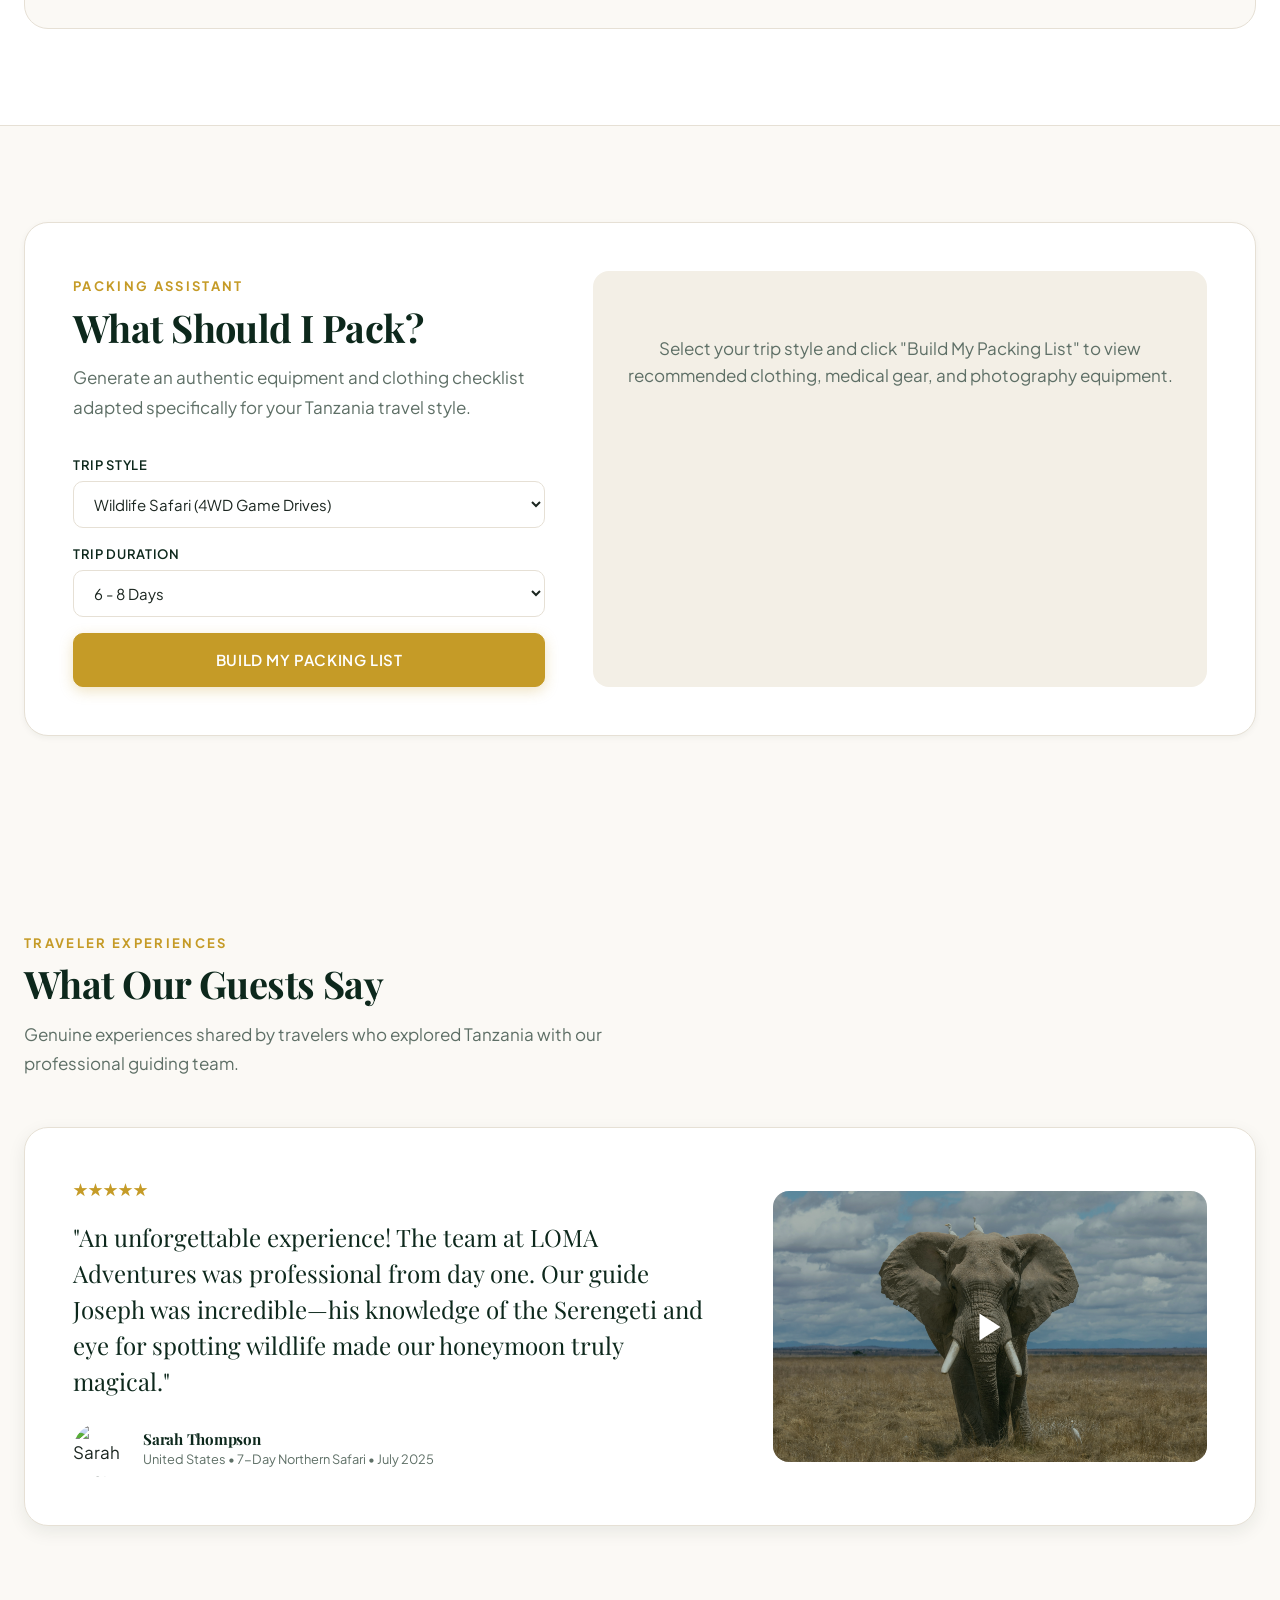
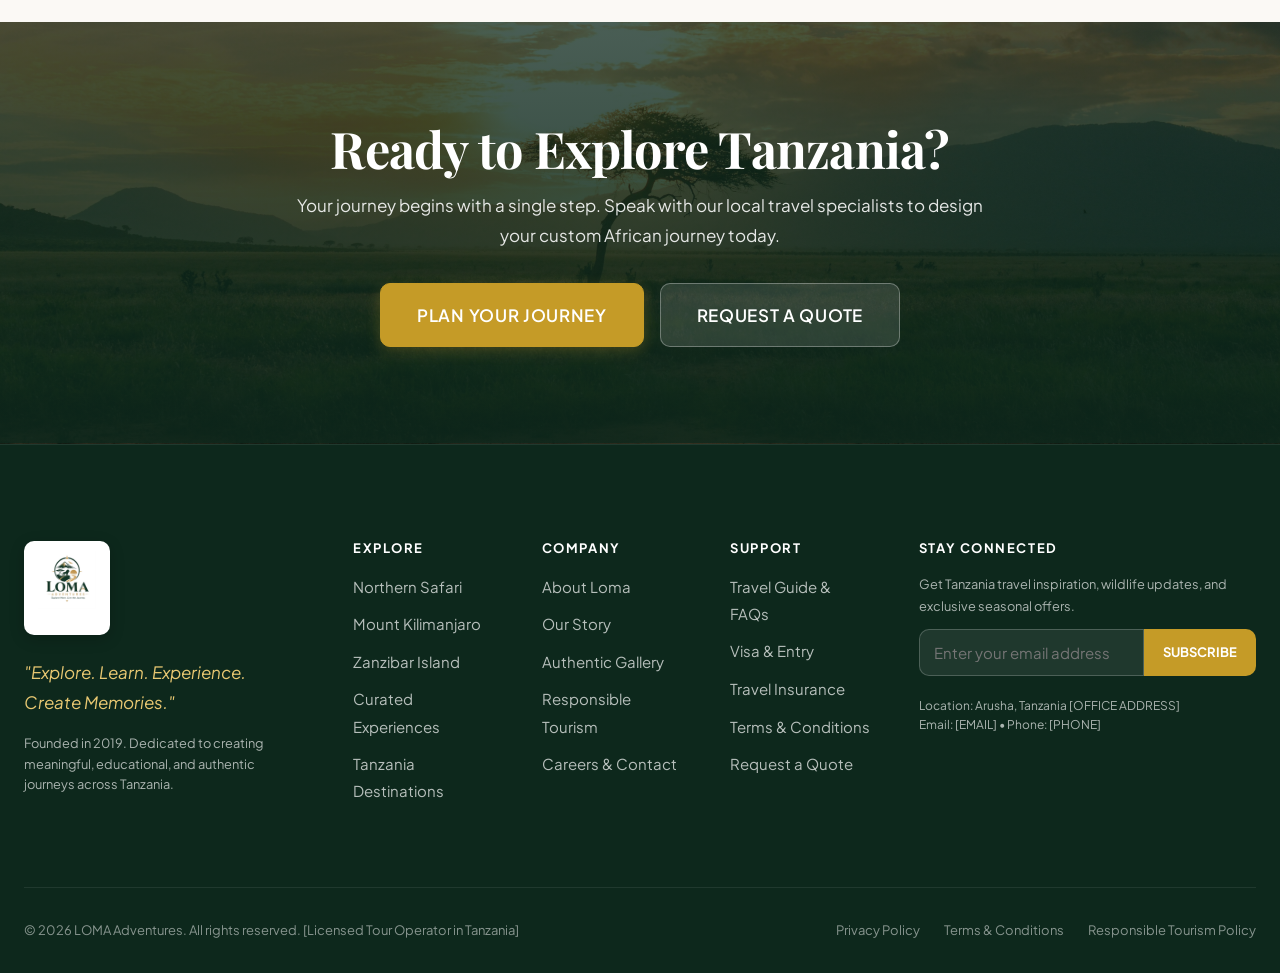
==== commit b6cceff8: "hero image" ====
--- a/index.html
+++ b/index.html
@@ -626,7 +626,7 @@
           <article class="wooden-frame-wrapper reveal-fade">
             <div class="wooden-frame-inner">
               <div class="wooden-frame-artwork">
-                <img src="assets/images/maasai.jpg" alt="Wildlife Safaris in Tanzania" loading="lazy">
+                <img src="assets/images/zebras1.jpg" alt="Wildlife Safaris in Tanzania" loading="lazy">
               </div>
               <div class="wooden-frame-caption">
                 <span class="wooden-frame-category">Gallery Plate I</span>
@@ -1046,7 +1046,7 @@
           <!-- Makala 2 -->
           <article class="journal-card reveal-fade delay-1">
             <div class="journal-card-image">
-              <img src="assets/images/kilimanjaro.jpg" alt="Kilimanjaro Acclimatization" loading="lazy">
+              <img src="assets/images/kili-top.jpg" alt="Kilimanjaro Acclimatization" loading="lazy">
             </div>
             <div class="journal-card-content">
               <span class="journal-card-meta">High Altitude • 8 min read</span>
--- a/css/sections.css
+++ b/css/sections.css
@@ -201,7 +201,7 @@
   background-color: #122119;
   background-image: 
     linear-gradient(180deg, rgba(13, 40, 28, 0.42) 0%, rgba(13, 40, 28, 0.68) 100%),
-    url('../assets/images/african-home.jpg');
+    url('../assets/images/hero5.jpg');
   background-size: cover;
   background-position: center 32%;
   background-repeat: no-repeat;
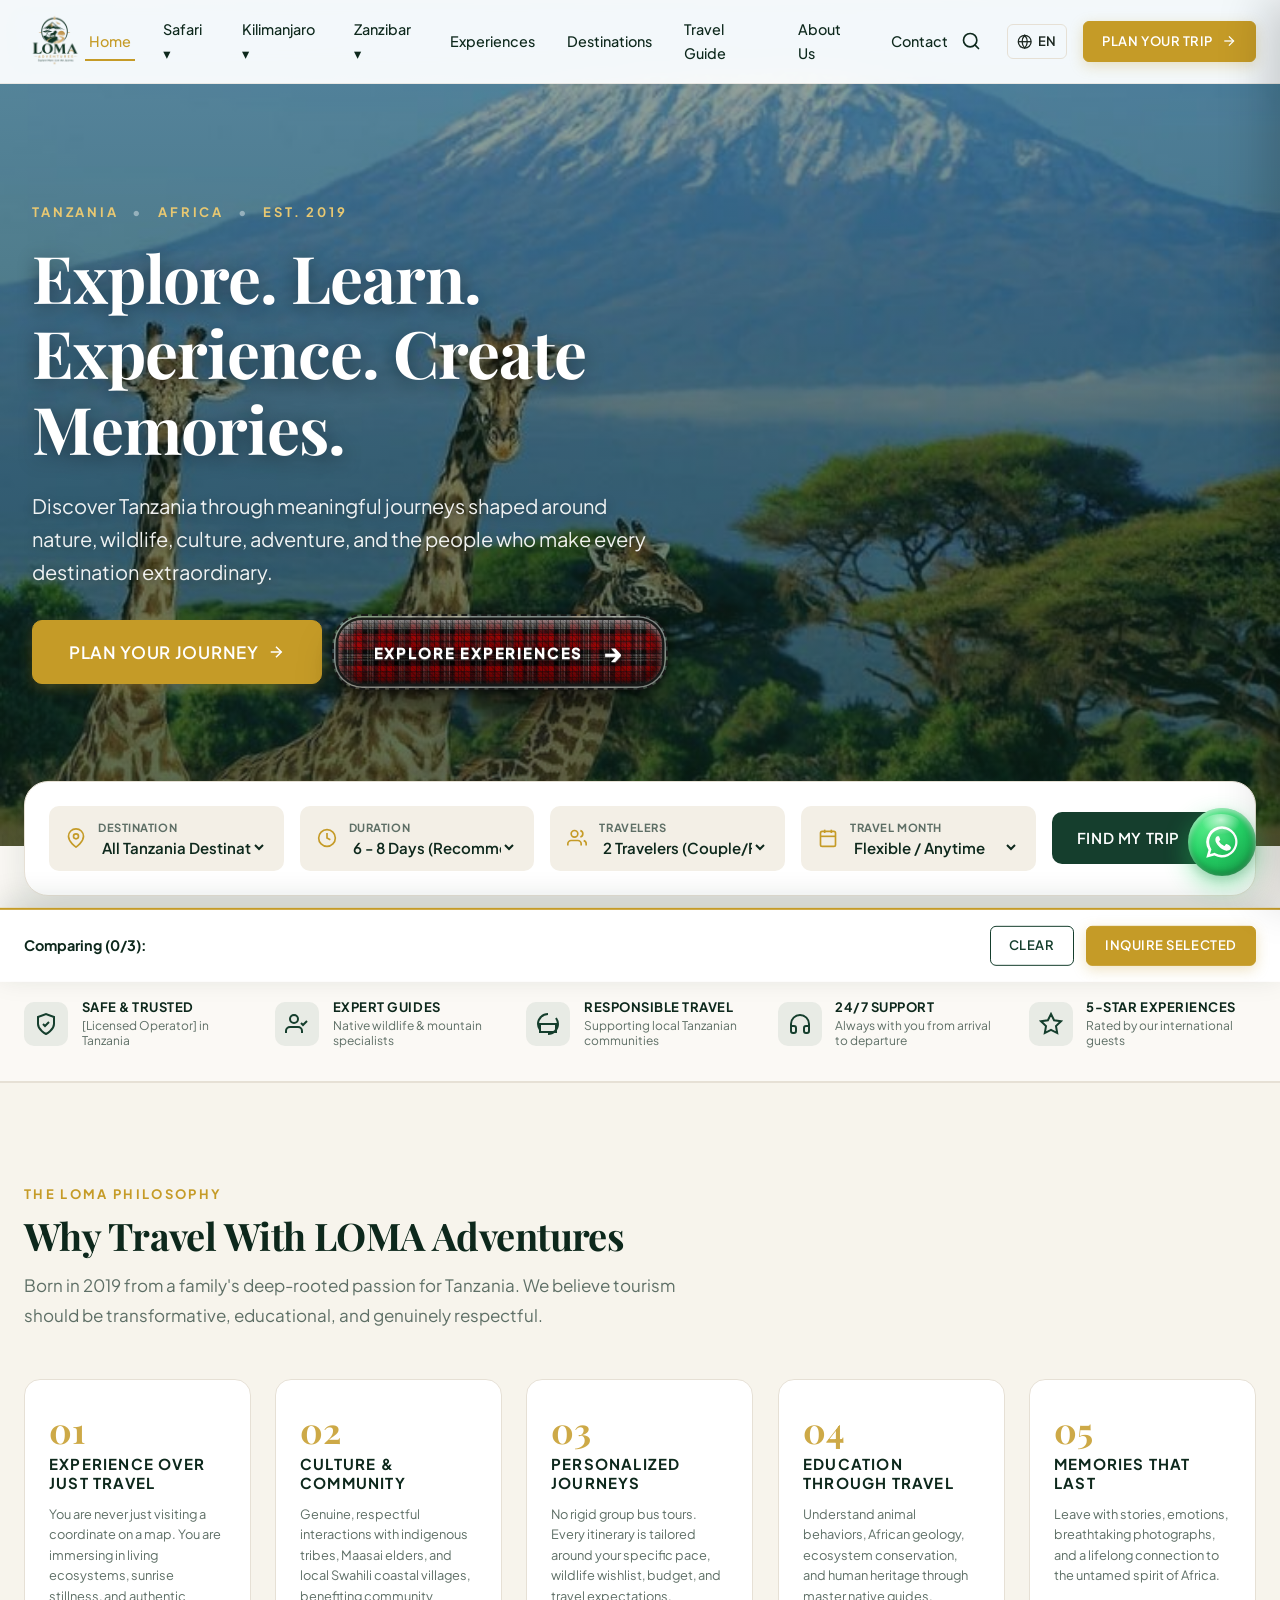
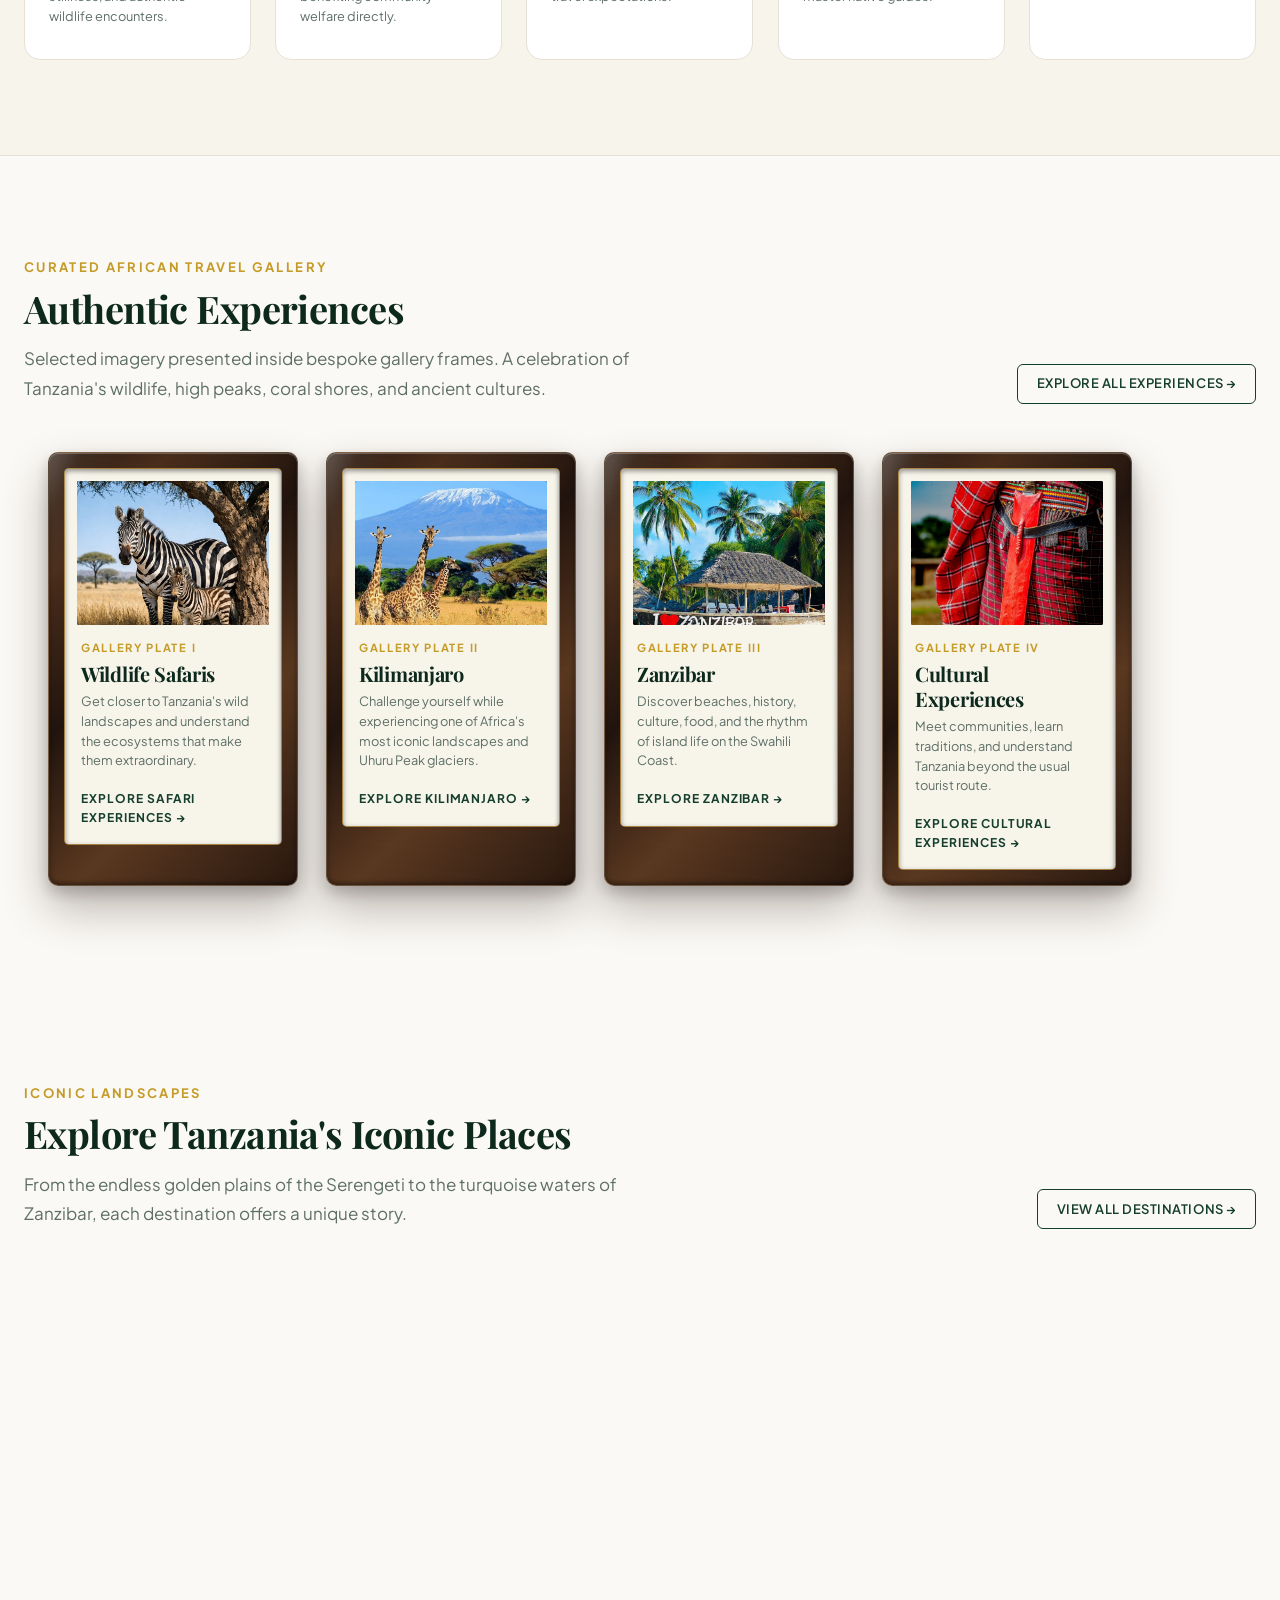
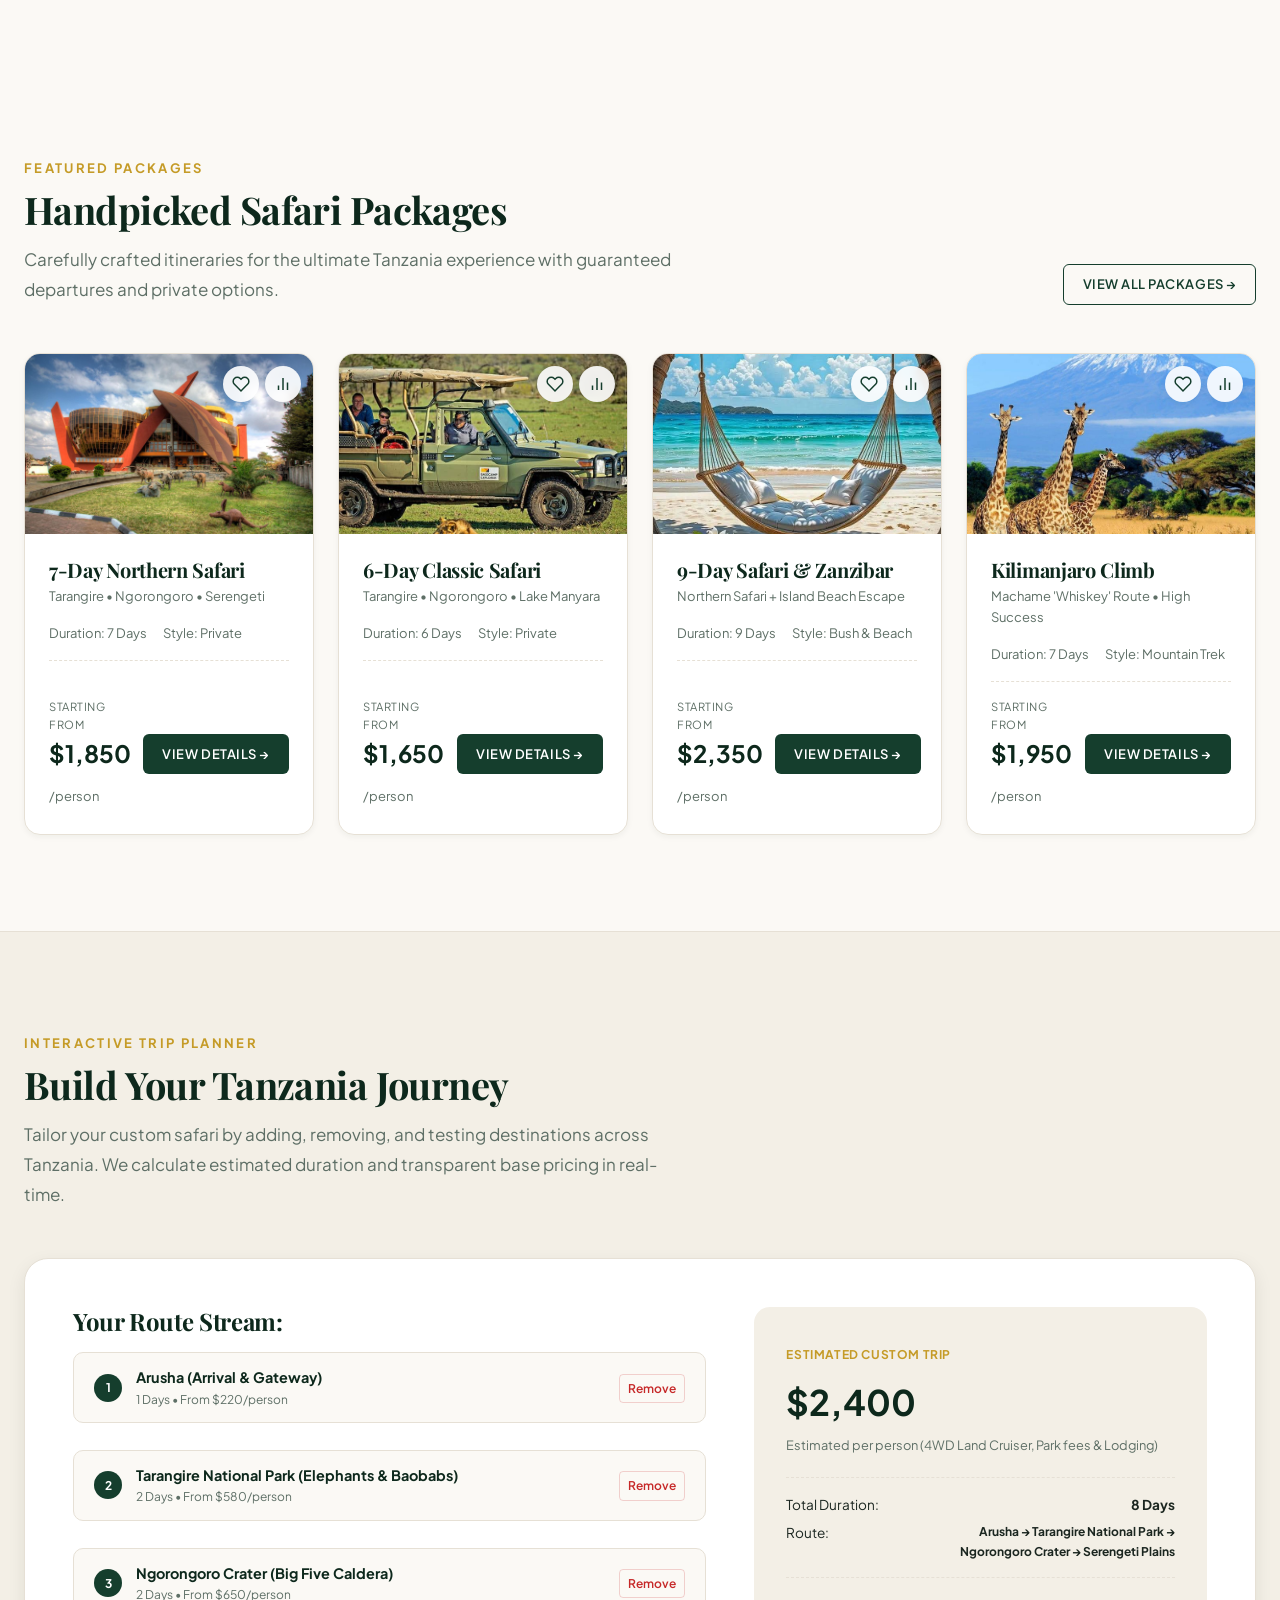
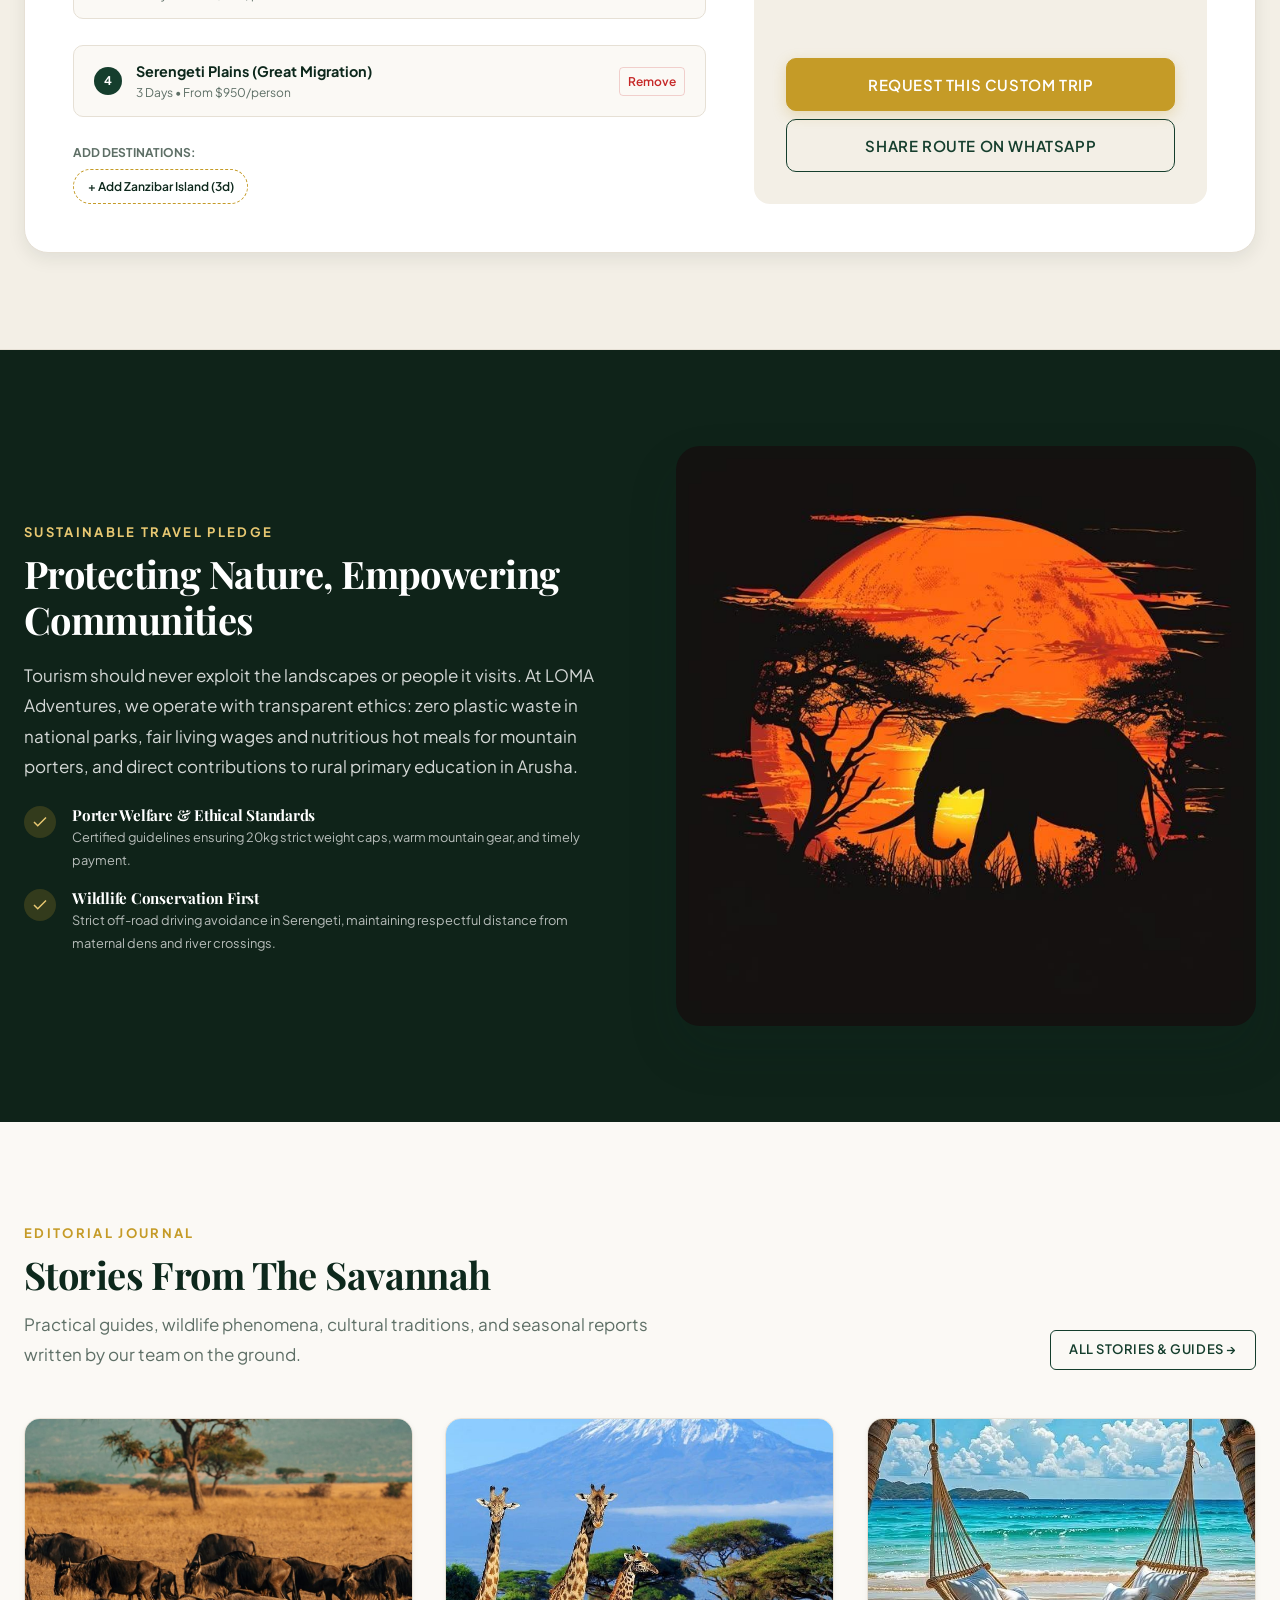
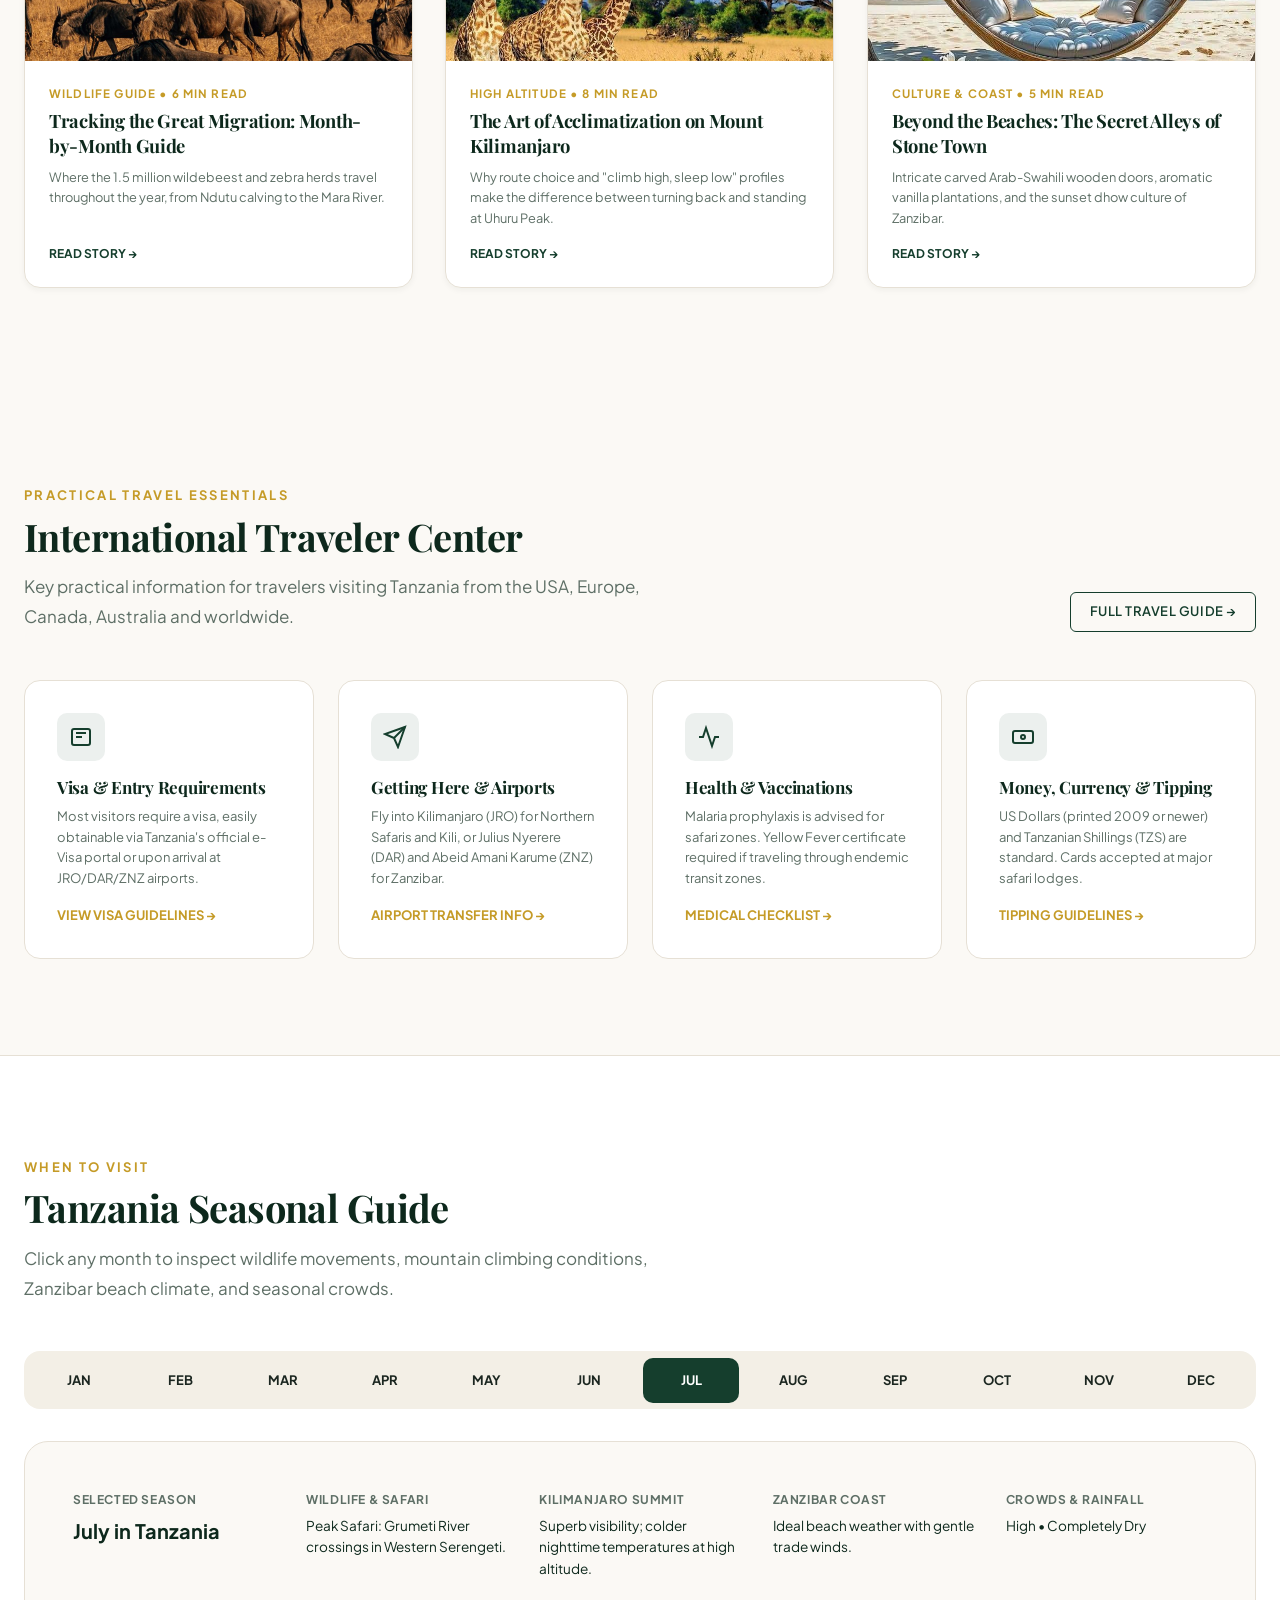
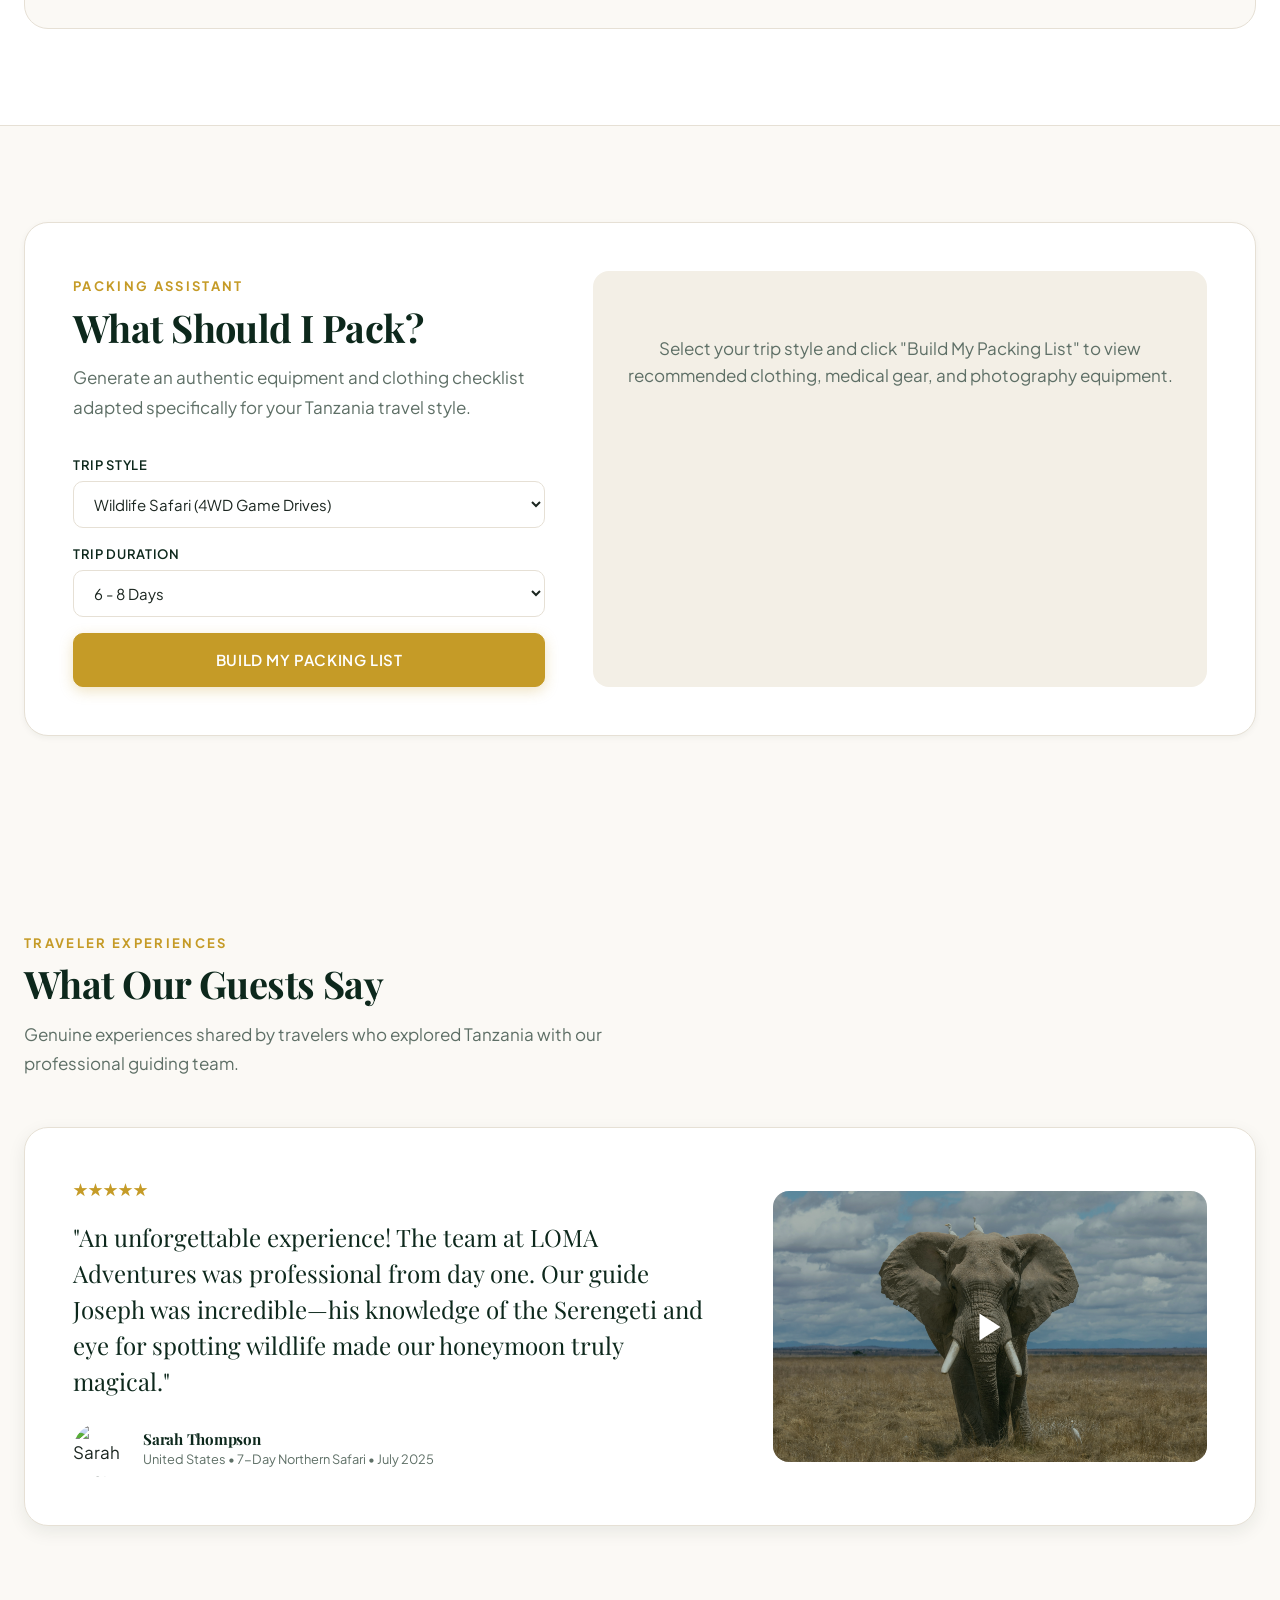
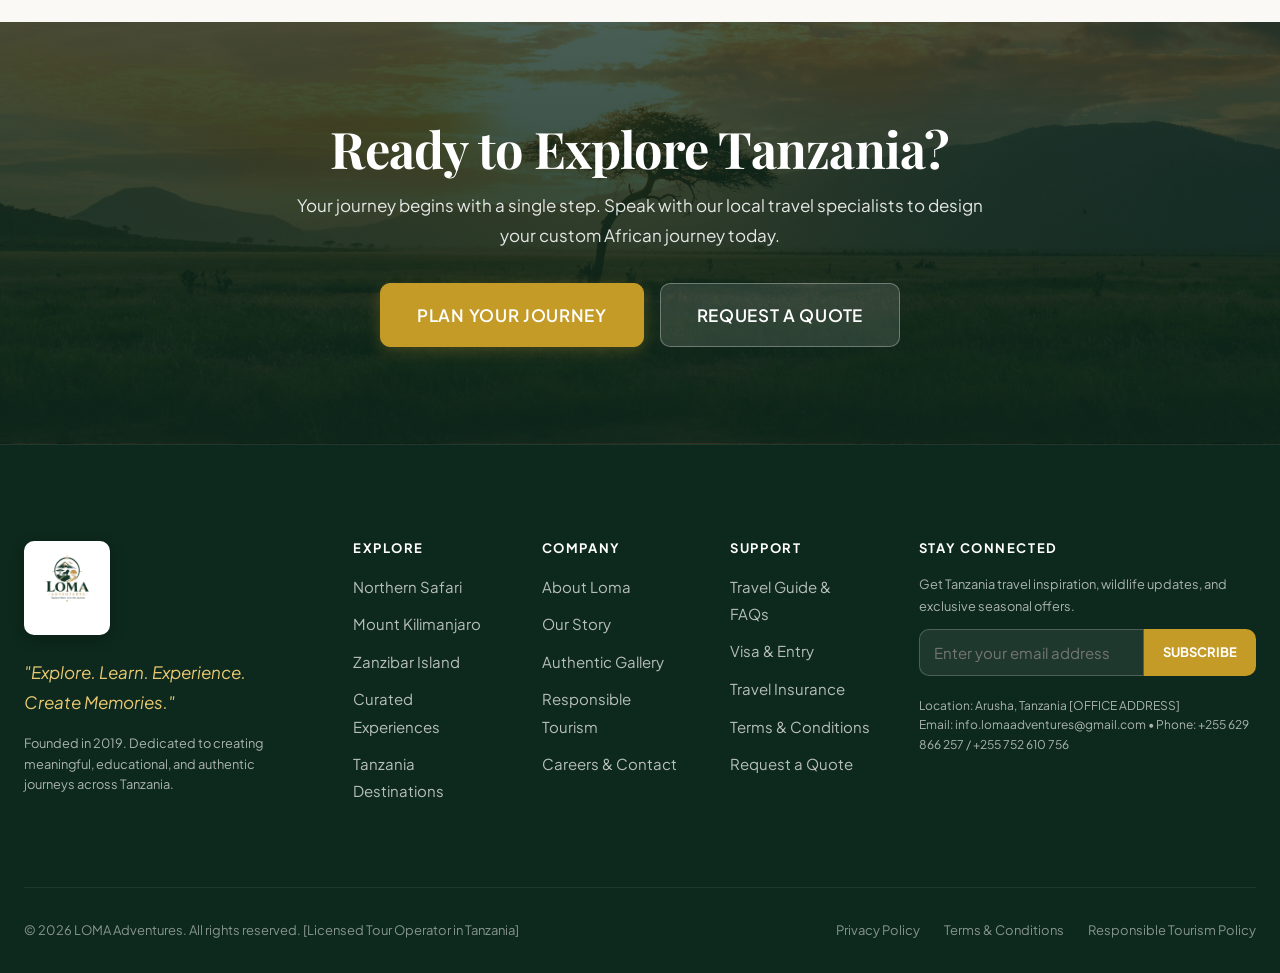
==== commit 58b4ee2e: "phone number" ====
--- a/index.html
+++ b/index.html
@@ -1356,7 +1356,7 @@
 
           <div style="margin-top: 1.25rem; font-size: 0.75rem; color: rgba(255, 255, 255, 0.65);">
             <div>Location: Arusha, Tanzania [OFFICE ADDRESS]</div>
-            <div>Email: [EMAIL] • Phone: [PHONE]</div>
+            <div>Email: info.lomaadventures@gmail.com • Phone: +255 629 866 257 / +255 752 610 756</div>
           </div>
         </div>
       </div>
--- a/css/sections.css
+++ b/css/sections.css
@@ -201,7 +201,7 @@
   background-color: #122119;
   background-image: 
     linear-gradient(180deg, rgba(13, 40, 28, 0.42) 0%, rgba(13, 40, 28, 0.68) 100%),
-    url('../assets/images/hero5.jpg');
+    url('../assets/images/kili-top.jpg');
   background-size: cover;
   background-position: center 32%;
   background-repeat: no-repeat;
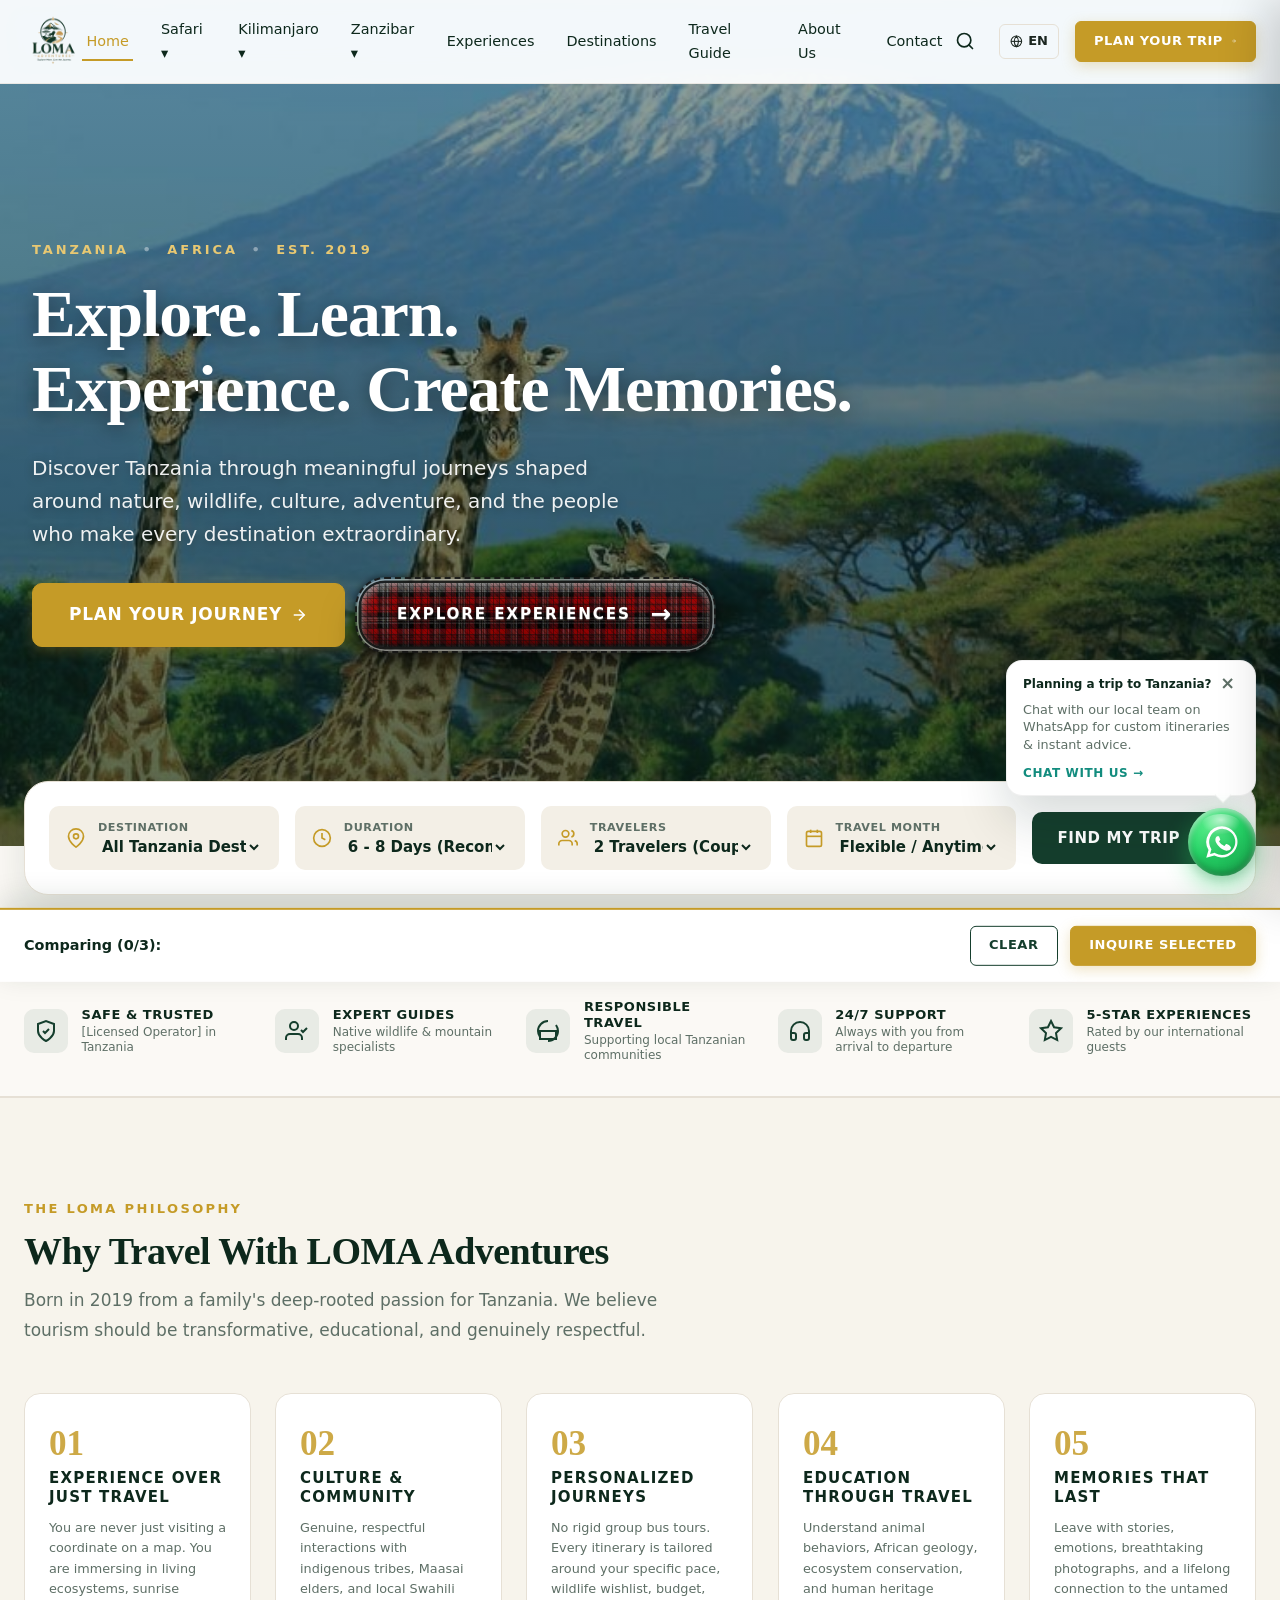
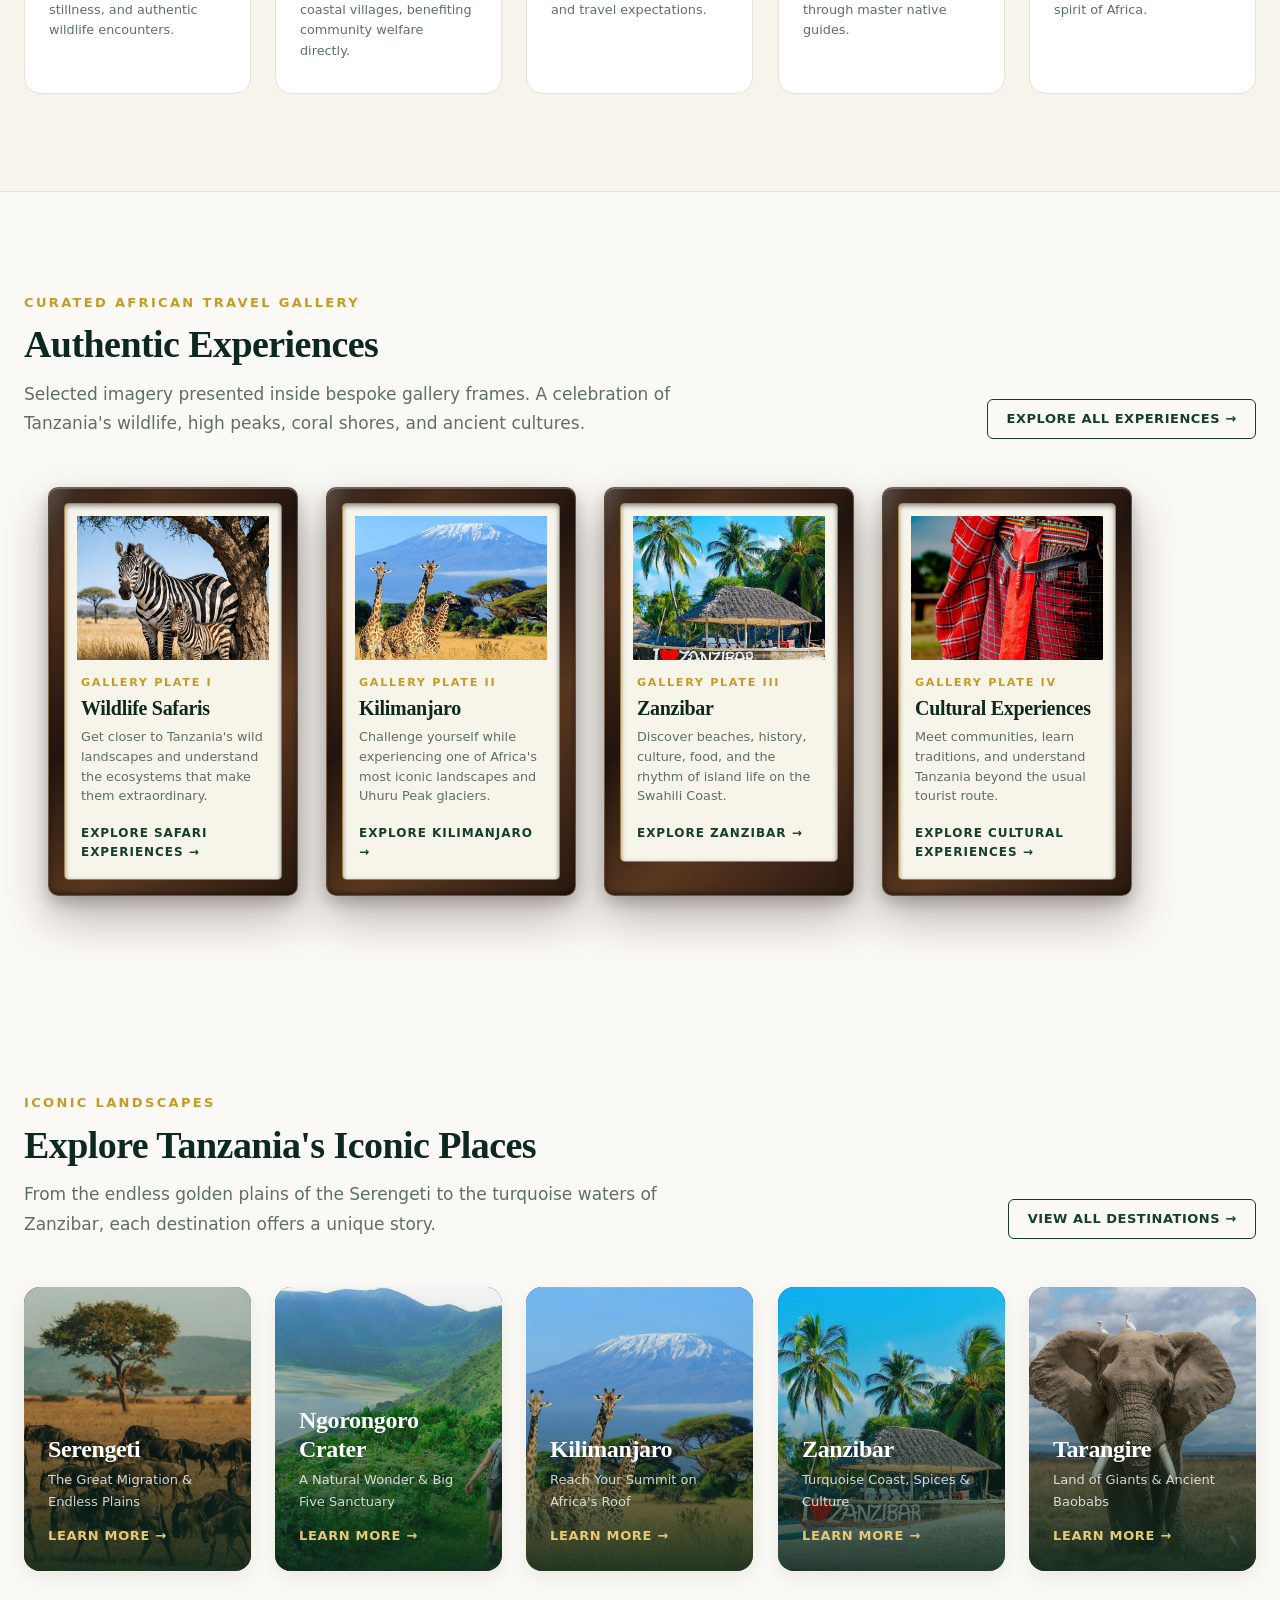
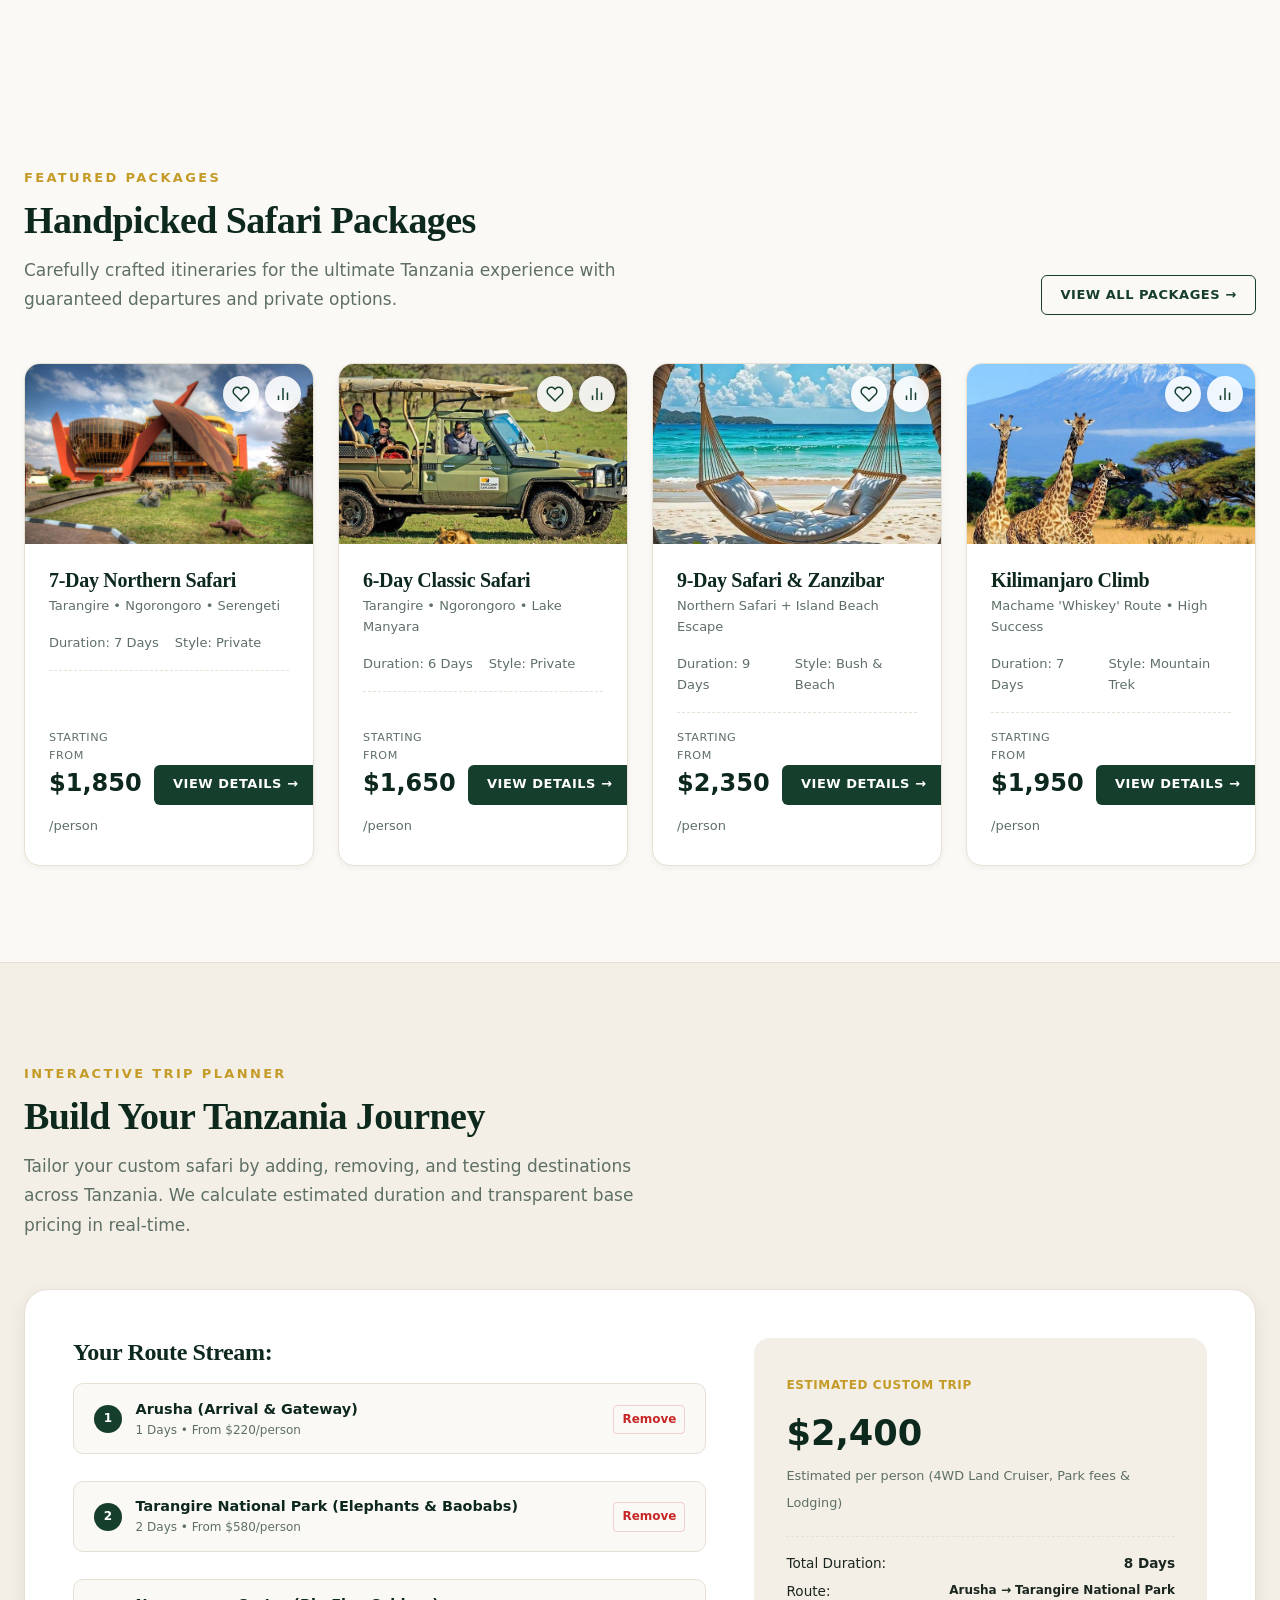
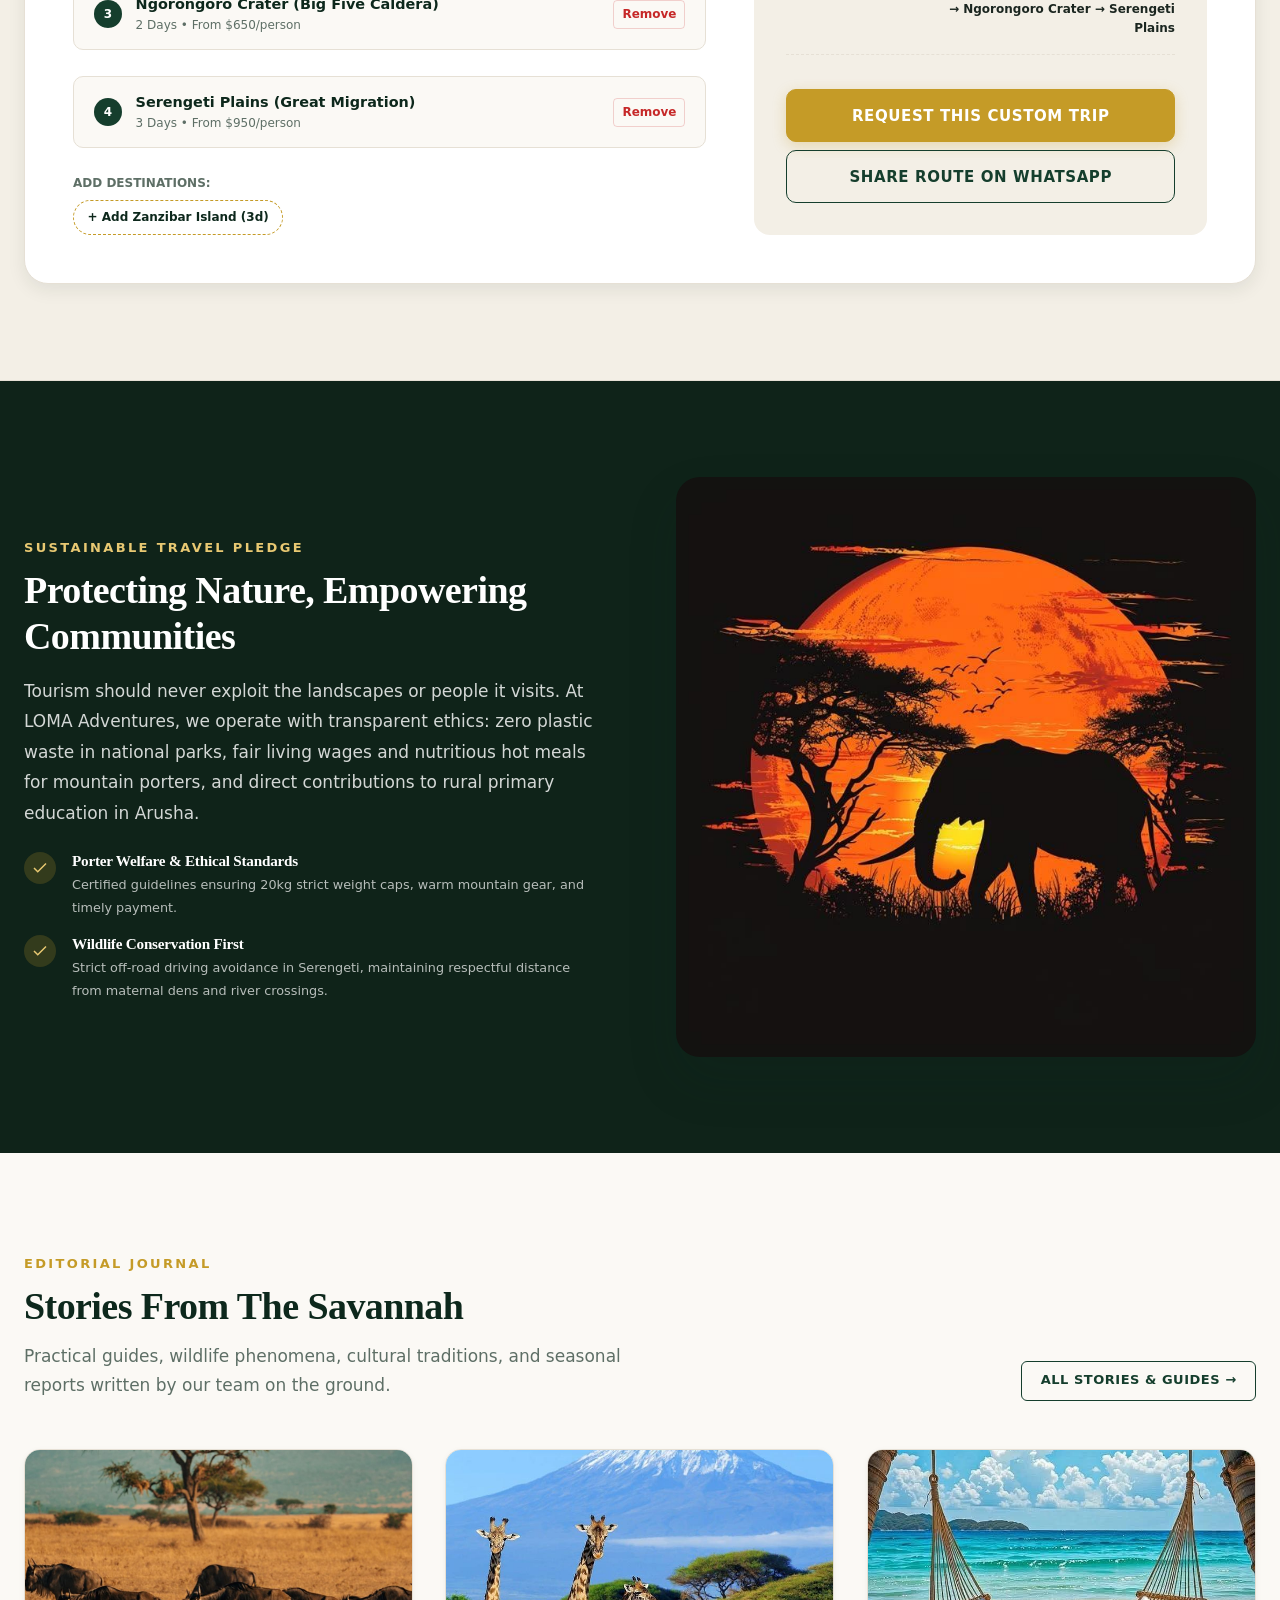
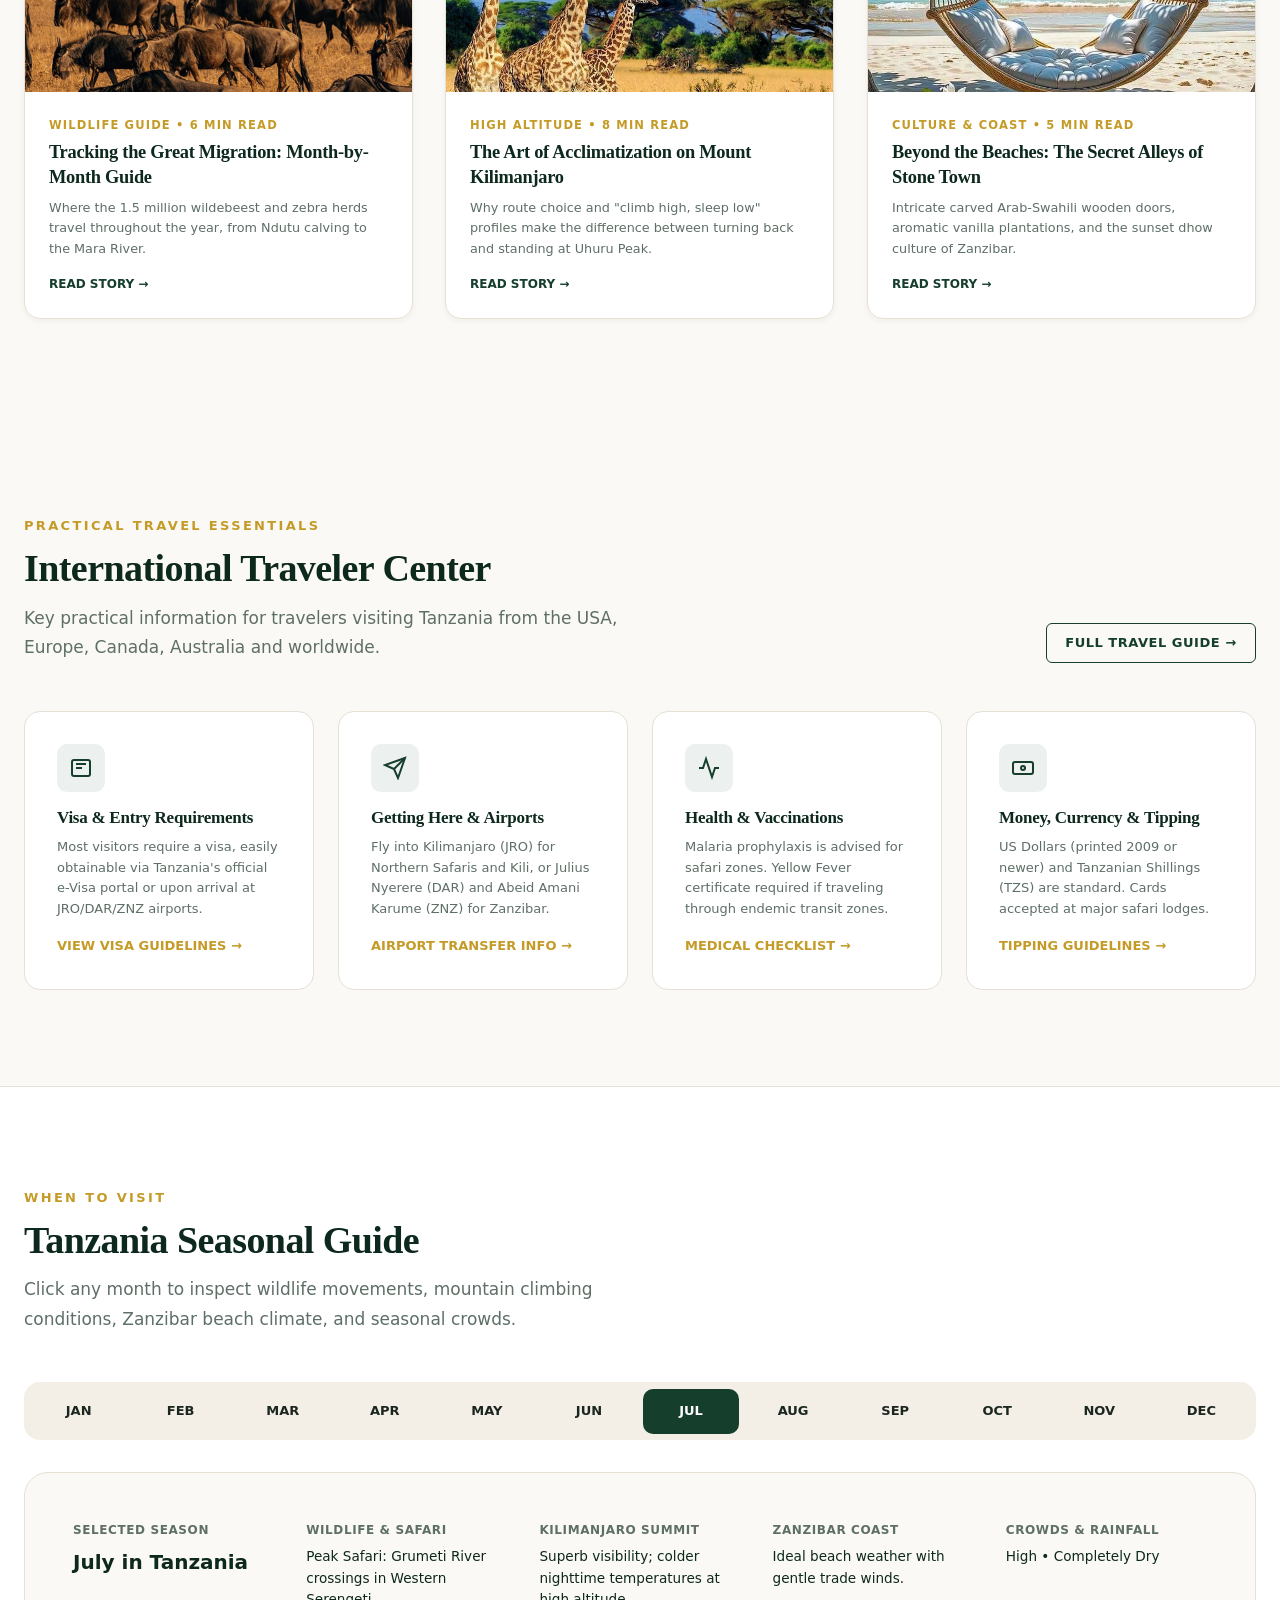
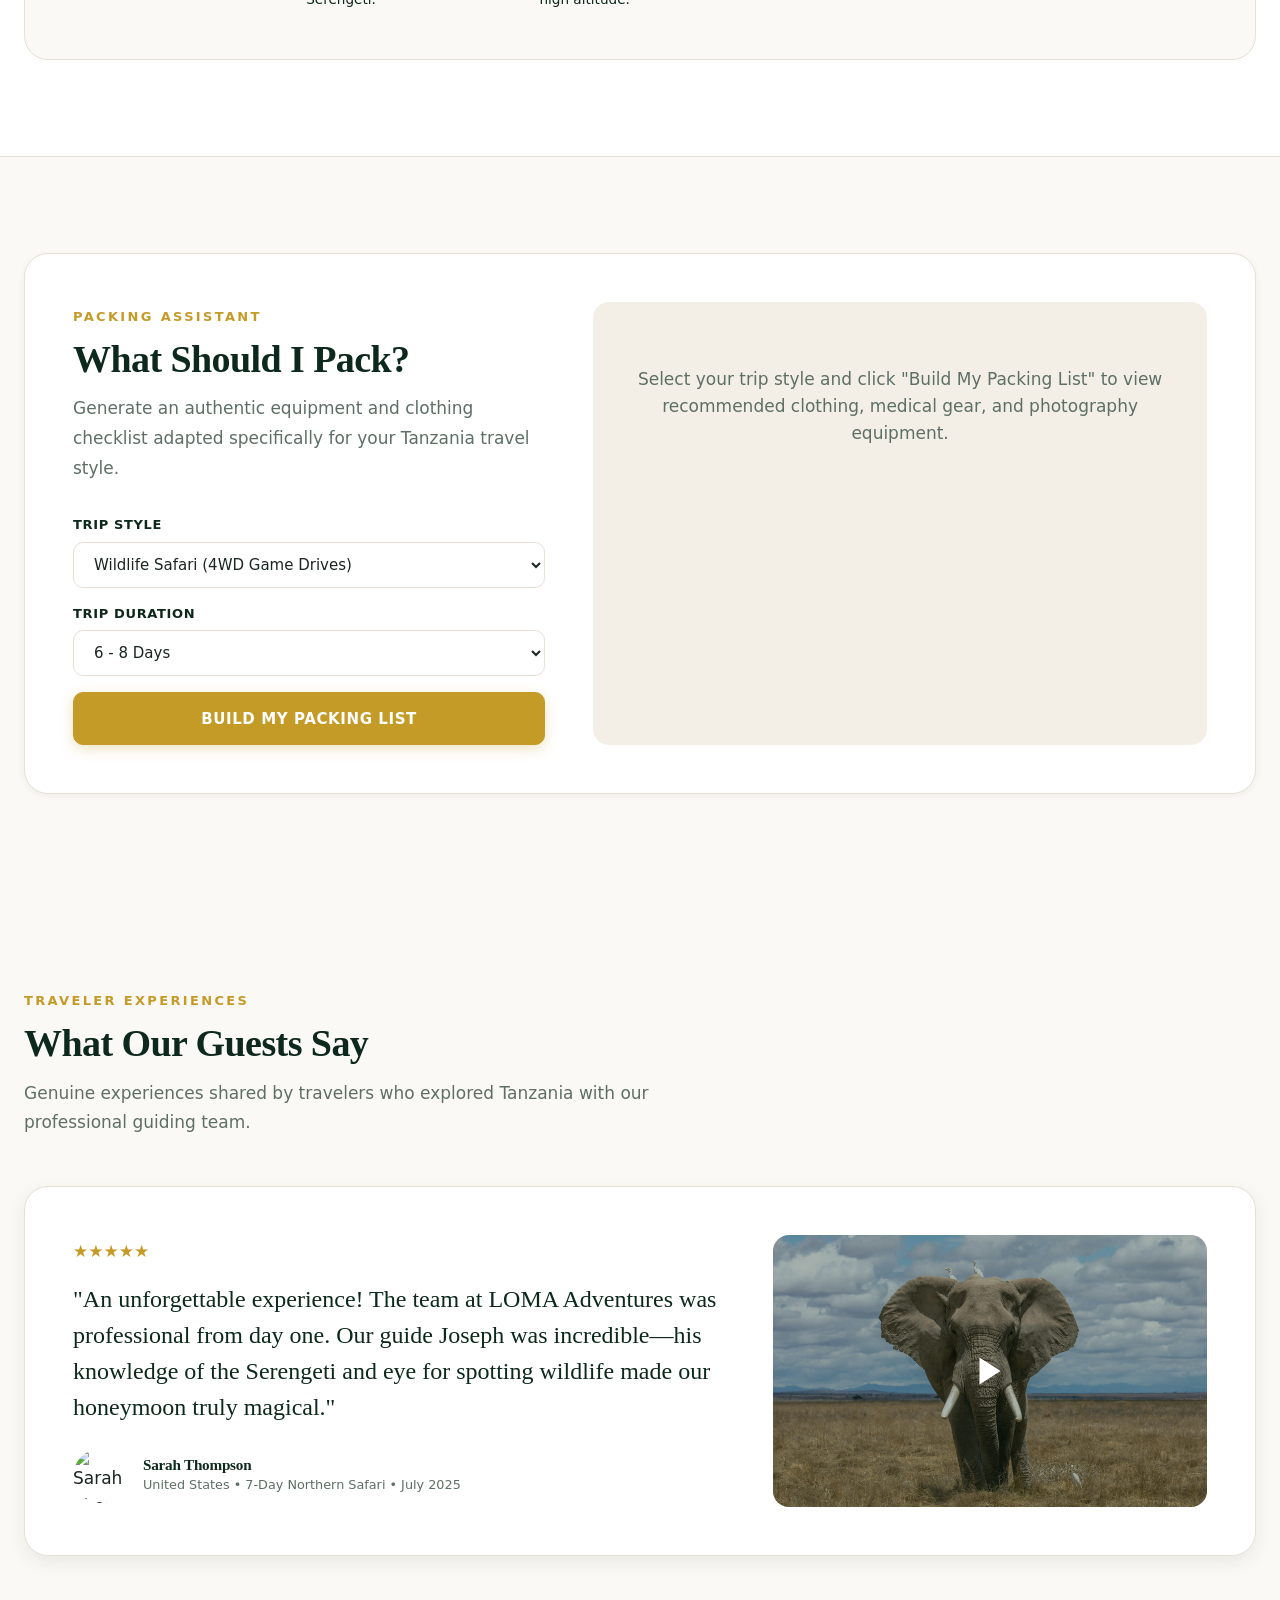
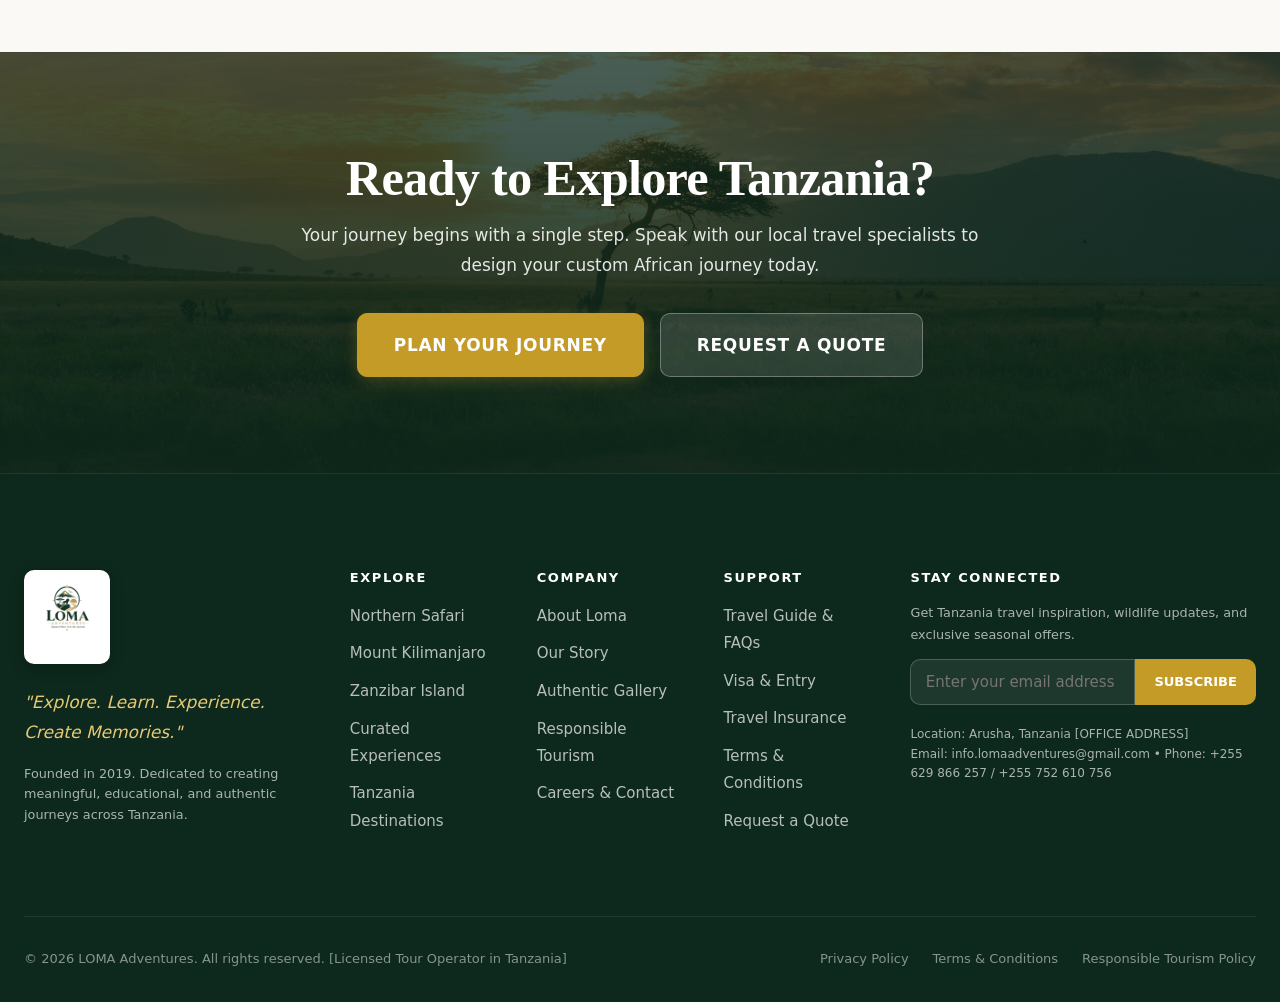
==== commit d512fc19: "whatsapp update and hamburger fixing" ====
--- a/index.html
+++ b/index.html
@@ -25,12 +25,8 @@
   <title>LOMA Adventures | Explore. Learn. Experience. Create Memories.</title>
   <meta name="description" content="Discover authentic Tanzania with LOMA Adventures. Curated African safaris in Serengeti, Mount Kilimanjaro climbs, Zanzibar beach retreats, and meaningful cultural journeys.">
 
-  <!-- Google Fonts -->
-  <link rel="preconnect" href="https://fonts.googleapis.com">
-  <link rel="preconnect" href="https://fonts.gstatic.com" crossorigin>
-  <link href="https://fonts.googleapis.com/css2?family=Playfair+Display:ital,wght@0,500;0,600;0,700;1,400&family=Plus+Jakarta+Sans:wght@400;500;600;700&display=swap" rel="stylesheet">
-
   <!-- CSS Stylesheets -->
+  <link rel="stylesheet" href="css/fonts.css">
   <link rel="stylesheet" href="css/variables.css">
   <link rel="stylesheet" href="css/reset.css">
   <link rel="stylesheet" href="css/base.css">
@@ -1427,13 +1423,13 @@
   <script src="js/main.js"></script>
   <script src="js/navigation.js"></script>
   <script src="js/search.js"></script>
+  <script src="js/whatsapp.js"></script>
   <script src="js/planner.js"></script>
   <script src="js/trip-builder.js"></script>
   <script src="js/seasonal.js"></script>
   <script src="js/packing.js"></script>
   <script src="js/save-compare.js"></script>
   <script src="js/forms.js"></script>
-  <script src="js/whatsapp.js"></script>
 
  <script>
 document.addEventListener("DOMContentLoaded", () => {
@@ -1839,11 +1835,11 @@
 
   <script>
     const drawer =
-           document.getElementById("mobileDrawer");
+          document.getElementById("mobileDrawer");
     const overlay = 
           document.getElementById("drawerOverlay");
     const closeButton = 
-          document.getElemntById("drawerClose");
+          document.getElementById("drawerClose");
           
     function openDrawer() {
       drawer.classList.add("active");
--- a/css/fonts.css
+++ b/css/fonts.css
@@ -0,0 +1,93 @@
+/* ============================================================
+   LOMA ADVENTURES — SELF-HOSTED FONTS
+   ============================================================ */
+
+/* Playfair Display — Regular Italic */
+@font-face {
+  font-family: 'Playfair Display';
+  font-style: italic;
+  font-weight: 400;
+  font-display: swap;
+  src: url('../assets/fonts/playfair-display-v37-latin-italic.woff2') format('woff2'),
+       url('../assets/fonts/playfair-display-v37-latin-italic.woff') format('woff');
+}
+
+/* Playfair Display — Medium */
+@font-face {
+  font-family: 'Playfair Display';
+  font-style: normal;
+  font-weight: 500;
+  font-display: swap;
+  src: url('../assets/fonts/playfair-display-v37-latin-500.woff2') format('woff2'),
+       url('../assets/fonts/playfair-display-v37-latin-500.woff') format('woff');
+}
+
+/* Playfair Display — SemiBold */
+@font-face {
+  font-family: 'Playfair Display';
+  font-style: normal;
+  font-weight: 600;
+  font-display: swap;
+  src: url('../assets/fonts/playfair-display-v37-latin-600.woff2') format('woff2'),
+       url('../assets/fonts/playfair-display-v37-latin-600.woff') format('woff');
+}
+
+/* Playfair Display — Bold */
+@font-face {
+  font-family: 'Playfair Display';
+  font-style: normal;
+  font-weight: 700;
+  font-display: swap;
+  src: url('../assets/fonts/playfair-display-v37-latin-700.woff2') format('woff2'),
+       url('../assets/fonts/playfair-display-v37-latin-700.woff') format('woff');
+}
+
+/* Plus Jakarta Sans — Regular */
+@font-face {
+  font-family: 'Plus Jakarta Sans';
+  font-style: normal;
+  font-weight: 400;
+  font-display: swap;
+  src: url('../assets/fonts/plus-jakarta-sans-v8-latin-regular.woff2') format('woff2'),
+       url('../assets/fonts/plus-jakarta-sans-v8-latin-regular.woff') format('woff');
+}
+
+/* Plus Jakarta Sans — Medium */
+@font-face {
+  font-family: 'Plus Jakarta Sans';
+  font-style: normal;
+  font-weight: 500;
+  font-display: swap;
+  src: url('../assets/fonts/plus-jakarta-sans-v8-latin-500.woff2') format('woff2'),
+       url('../assets/fonts/plus-jakarta-sans-v8-latin-500.woff') format('woff');
+}
+
+/* Plus Jakarta Sans — SemiBold */
+@font-face {
+  font-family: 'Plus Jakarta Sans';
+  font-style: normal;
+  font-weight: 600;
+  font-display: swap;
+  src: url('../assets/fonts/plus-jakarta-sans-v8-latin-600.woff2') format('woff2'),
+       url('../assets/fonts/plus-jakarta-sans-v8-latin-600.woff') format('woff');
+}
+
+/* Plus Jakarta Sans — Bold */
+@font-face {
+  font-family: 'Plus Jakarta Sans';
+  font-style: normal;
+  font-weight: 700;
+  font-display: swap;
+  src: url('../assets/fonts/plus-jakarta-sans-v8-latin-700.woff2') format('woff2'),
+       url('../assets/fonts/plus-jakarta-sans-v8-latin-700.woff') format('woff');
+}
+
+/* Plus Jakarta Sans — ExtraBold */
+@font-face {
+  font-family: 'Plus Jakarta Sans';
+  font-style: normal;
+  font-weight: 800;
+  font-display: swap;
+  src: url('../assets/fonts/plus-jakarta-sans-v8-latin-800.woff2') format('woff2'),
+       url('../assets/fonts/plus-jakarta-sans-v8-latin-800.woff') format('woff');
+}
--- a/css/base.css
+++ b/css/base.css
@@ -166,7 +166,7 @@
     --container-max: 1540px;
   }
   img {
-    image-rendering: -webkit-optimize-contrast;
+    image-rendering: auto;
   }
 }
 
